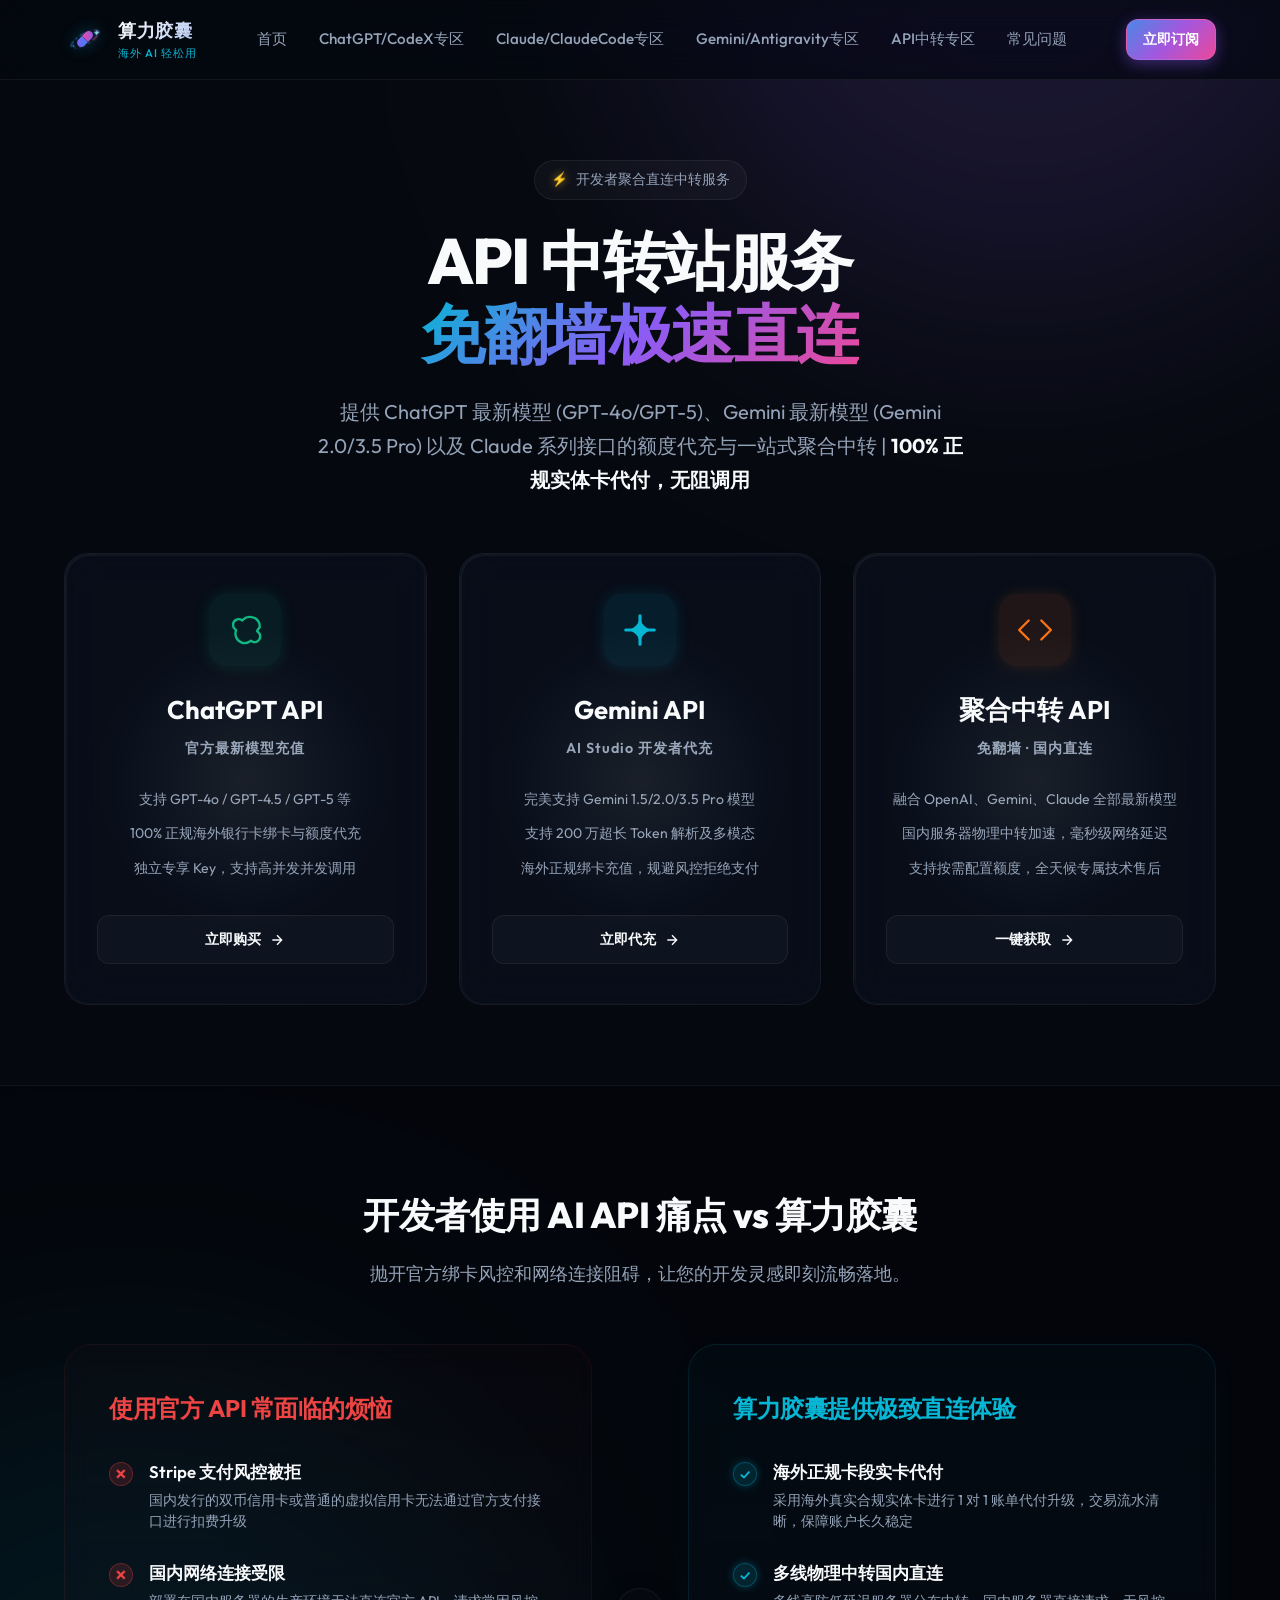
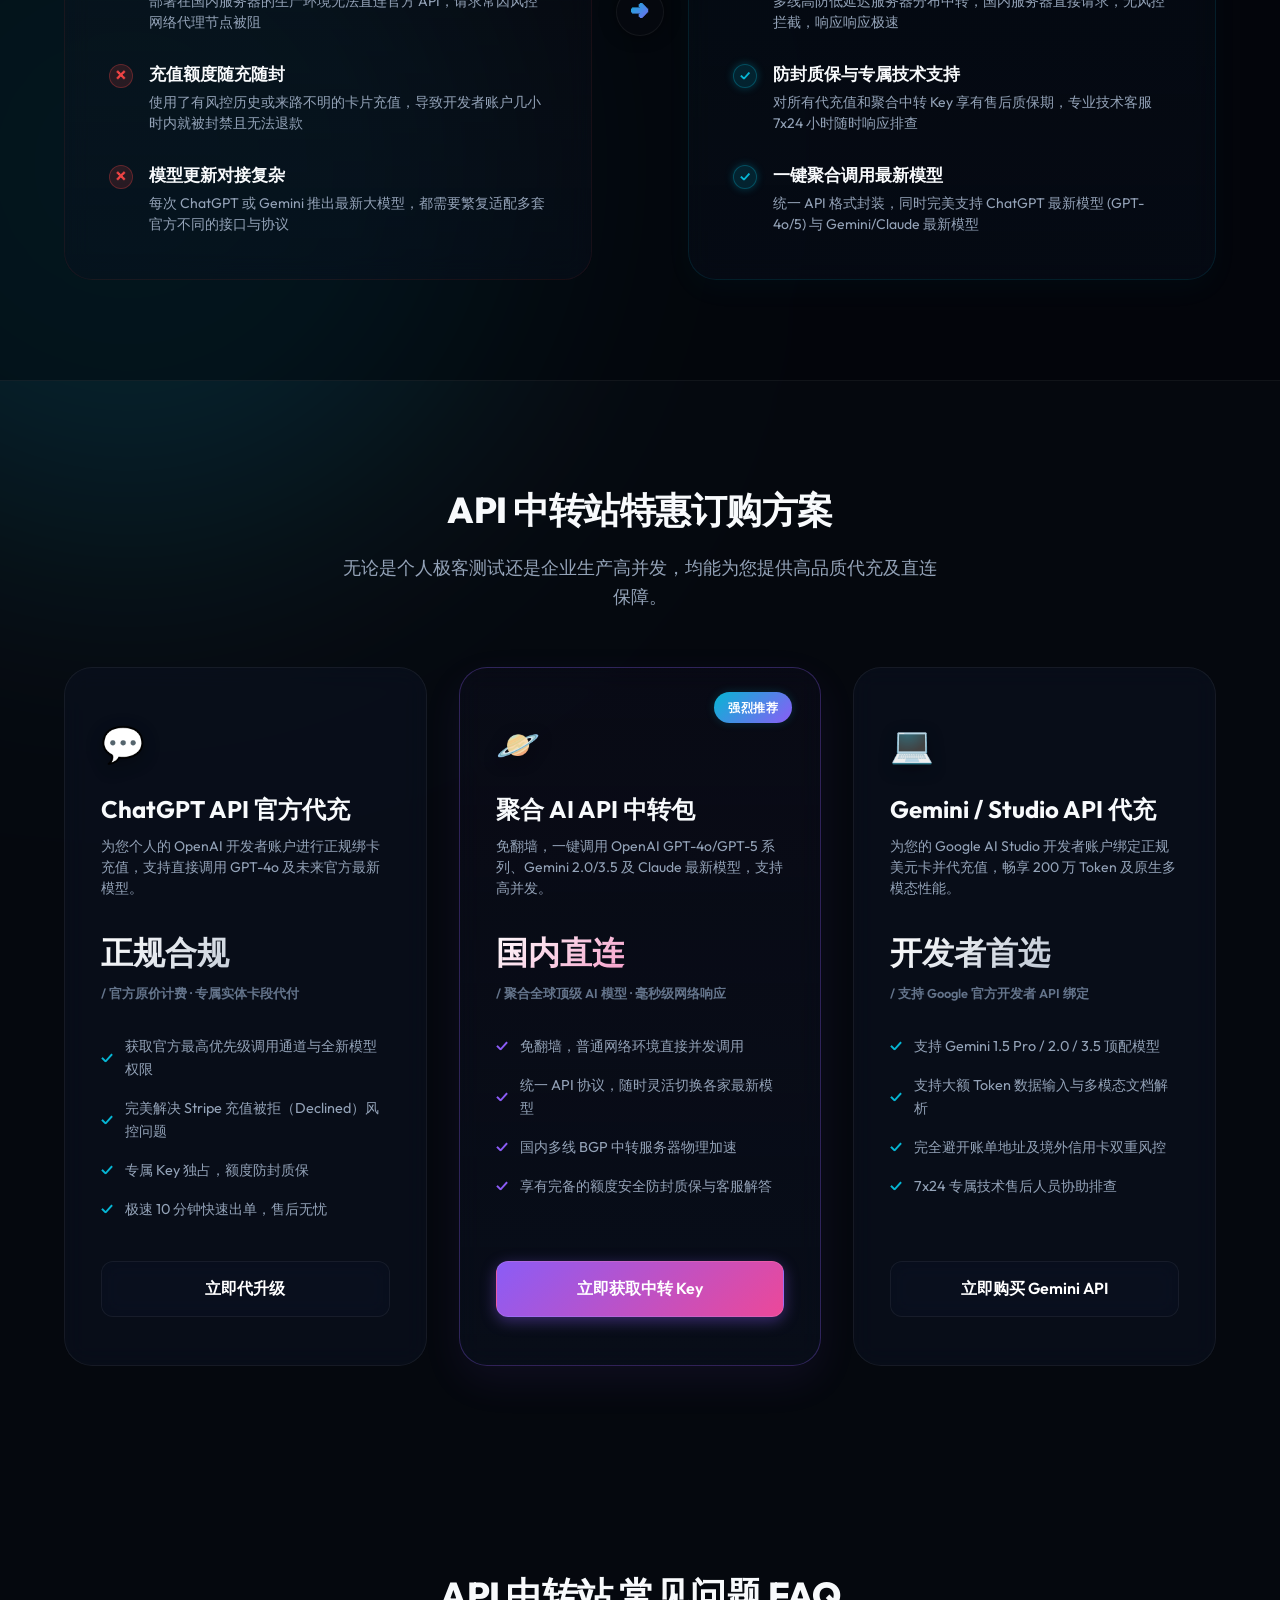
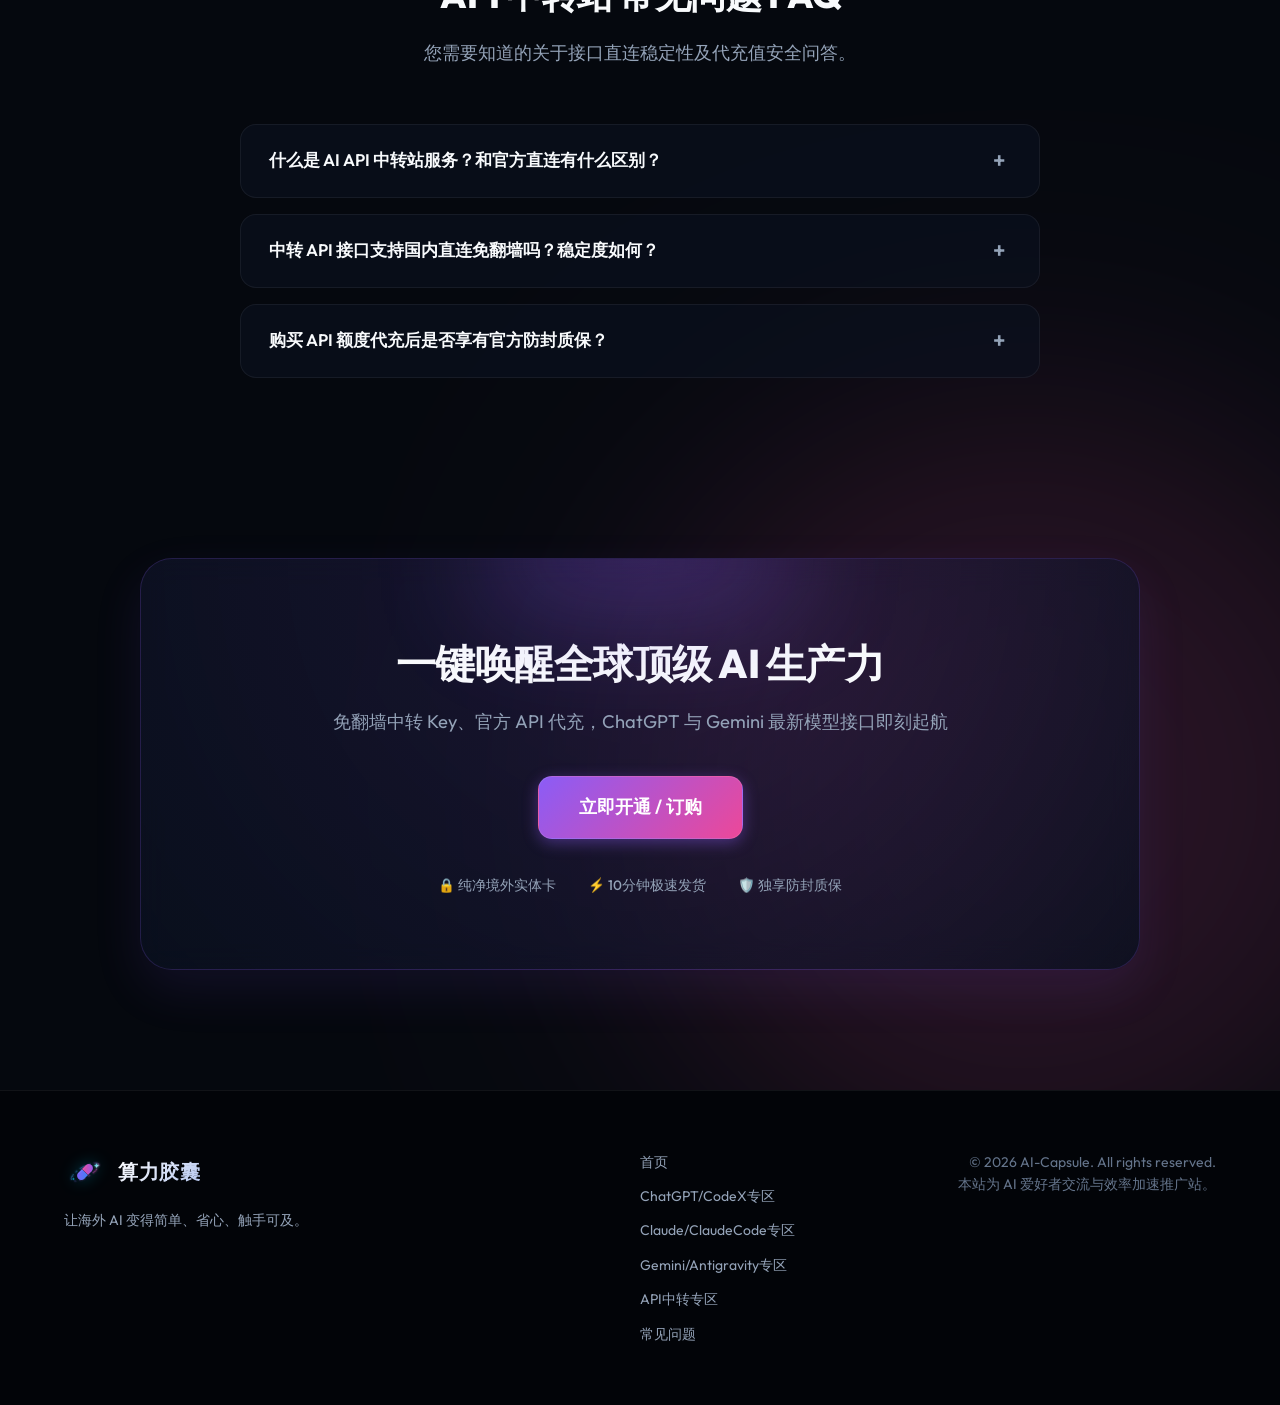
==== api-relay.html @ 5934089a "feat: add api-relay.html and update project sitemap and navigation links" ====
<!DOCTYPE html>
<html lang="zh-CN">
<head>
  <meta charset="UTF-8">
  <meta name="viewport" content="width=device-width, initial-scale=1.0">
  <title>API中转站服务 | ChatGPT最新模型与Gemini接口直连代充 - 算力胶囊</title>
  <meta name="description" content="算力胶囊提供安全稳定、免翻墙直连的 AI API 中转服务。支持 ChatGPT 最新模型 (GPT-4o/GPT-5)、Gemini 最新模型 (Gemini 2.0/3.5 Pro) 以及 Claude 系列接口的开发者额度代充值与 Key 购买。">
  <meta name="keywords" content="API中转站, 接口中转, 免翻墙API, 国内直连API, ChatGPT最新模型API, Gemini最新模型API, OpenAI API代充, Key购买, 算力胶囊">
  <link rel="canonical" href="https://capai.gongsi.one/api-relay.html">
  <meta name="google-site-verification" content="40HwvsbIyEmHrTgO-IqGjqttk_hPKlVkcfGM-utHeZg" />
  
  <!-- Open Graph / Facebook -->
  <meta property="og:type" content="website">
  <meta property="og:url" content="https://capai.gongsi.one/api-relay.html">
  <meta property="og:title" content="API中转站服务 | ChatGPT最新模型与Gemini接口直连代充 - 算力胶囊">
  <meta property="og:description" content="算力胶囊提供安全稳定、免翻墙直连的 AI API 中转服务。支持 ChatGPT 最新模型 (GPT-4o/GPT-5)、Gemini 最新模型 (Gemini 2.0/3.5 Pro) 以及 Claude 系列接口的开发者额度代充值与 Key 购买。">
  <meta property="og:image" content="https://capai.gongsi.one/images/logo.svg">

  <!-- Twitter -->
  <meta property="twitter:card" content="summary_large_image">
  <meta property="twitter:url" content="https://capai.gongsi.one/api-relay.html">
  <meta property="twitter:title" content="API中转站服务 | ChatGPT最新模型与Gemini接口直连代充 - 算力胶囊">
  <meta property="twitter:description" content="算力胶囊提供安全稳定、免翻墙直连的 AI API 中转服务。支持 ChatGPT 最新模型 (GPT-4o/GPT-5)、Gemini 最新模型 (Gemini 2.0/3.5 Pro) 以及 Claude 系列接口的开发者额度代充值与 Key 购买。">
  <meta property="twitter:image" content="https://capai.gongsi.one/images/logo.svg">

  <!-- JSON-LD 结构化数据 -->
  <script type="application/ld+json">
  {
    "@context": "https://schema.org",
    "@type": "Product",
    "name": "AI API 中转站与直连代充服务",
    "image": "https://capai.gongsi.one/images/logo.svg",
    "description": "算力胶囊提供安全稳定、免翻墙直连的 AI API 中转服务。支持 ChatGPT 最新模型 (GPT-4o/GPT-5)、Gemini 最新模型 (Gemini 2.0/3.5 Pro) 以及 Claude 系列接口的开发者额度代充值与 Key 购买。",
    "brand": {
      "@type": "Brand",
      "name": "算力胶囊"
    },
    "offers": {
      "@type": "AggregateOffer",
      "priceCurrency": "CNY",
      "lowPrice": "120.00",
      "highPrice": "200.00",
      "offerCount": "3",
      "offers": [
        {
          "@type": "Offer",
          "name": "ChatGPT API 额度代充",
          "price": "145.00",
          "priceCurrency": "CNY",
          "availability": "https://schema.org/InStock",
          "url": "https://capai.gongsi.one/api-relay.html"
        },
        {
          "@type": "Offer",
          "name": "Gemini API 额度代充",
          "price": "130.00",
          "priceCurrency": "CNY",
          "availability": "https://schema.org/InStock",
          "url": "https://capai.gongsi.one/api-relay.html"
        },
        {
          "@type": "Offer",
          "name": "聚合 AI API 中转包 (国内直连)",
          "price": "180.00",
          "priceCurrency": "CNY",
          "availability": "https://schema.org/InStock",
          "url": "https://capai.gongsi.one/api-relay.html"
        }
      ]
    }
  }
  </script>
  <script type="application/ld+json">
  {
    "@context": "https://schema.org",
    "@type": "BreadcrumbList",
    "itemListElement": [{
      "@type": "ListItem",
      "position": 1,
      "name": "首页",
      "item": "https://capai.gongsi.one/"
    },{
      "@type": "ListItem",
      "position": 2,
      "name": "API中转专区",
      "item": "https://capai.gongsi.one/api-relay.html"
    }]
  }
  </script>
  <script type="application/ld+json">
  {
    "@context": "https://schema.org",
    "@type": "FAQPage",
    "mainEntity": [
      {
        "@type": "Question",
        "name": "什么是 AI API 中转站服务？和官方直连有什么区别？",
        "acceptedAnswer": {
          "@type": "Answer",
          "text": "API 中转站是将海外官方 AI 模型接口通过分布在国内外的中转服务器进行聚合转发。您在调用时可以使用我们的中转地址，实现免翻墙国内直连。同时计费方式与官方对齐，免去了您必须拥有海外信用卡与网络节点的繁琐步骤。"
        }
      },
      {
        "@type": "Question",
        "name": "中转 API 接口支持国内直连免翻墙吗？稳定度如何？",
        "acceptedAnswer": {
          "@type": "Answer",
          "text": "支持！我们配备了多线高防低延迟的物理转发服务器，在国内即可直接通过普通网络环境调用。系统支持高并发，并拥有自动灾备切换机制。无论是 ChatGPT 最新模型还是 Gemini、Claude 最新模型，均能保障 99.9% 以上的可用性与极速响应。"
        }
      },
      {
        "@type": "Question",
        "name": "购买 API 额度代充后是否享有官方防封质保？",
        "acceptedAnswer": {
          "@type": "Answer",
          "text": "当然。我们代充使用的是正规境外真实美元信用卡结算，资金合法合规，完全排除了因“盗刷卡/黑卡”引起的官方风控清退。另外我们的独享中转 Key 享有售后质保，服务存续期间任何额度异常客服随时 1v1 提供排查与退换服务。"
        }
      }
    ]
  }
  </script>
  
  <!-- Google Fonts -->
  <link rel="preconnect" href="https://fonts.googleapis.com">
  <link rel="preconnect" href="https://fonts.gstatic.com" crossorigin>
  <link href="https://fonts.googleapis.com/css2?family=Inter:wght@300;400;500;600;700;800&family=Outfit:wght@300;400;500;600;700;800&display=swap" rel="stylesheet">
  
  <!-- CSS 样式引入 -->
  <link rel="preload" href="css/style.css" as="style">
  <link rel="stylesheet" href="css/style.css">
  
  <!-- Favicon -->
  <link rel="icon" href="images/logo.svg" type="image/svg+xml">
</head>
<body>

  <!-- 背景流光与粒子微光氛围 -->
  <div class="bg-glow bg-glow-1"></div>
  <div class="bg-glow bg-glow-2"></div>
  <div class="bg-glow bg-glow-3"></div>

  <!-- 顶部导航栏 -->
  <header class="header">
    <div class="container header-container">
      <a href="index.html" class="logo">
        <img src="images/logo.svg" alt="算力胶囊 Logo" class="logo-img">
        <div class="logo-text">
          <span class="logo-title">算力胶囊</span>
          <span class="logo-subtitle">海外 AI 轻松用</span>
        </div>
      </a>
      <nav class="nav-menu">
        <a href="index.html#hero" class="nav-link">首页</a>
        <a href="chatgpt-codex.html" class="nav-link">ChatGPT/CodeX专区</a>
        <a href="claude-claudecode.html" class="nav-link">Claude/ClaudeCode专区</a>
        <a href="gemini-antigravity.html" class="nav-link">Gemini/Antigravity专区</a>
        <a href="api-relay.html" class="nav-link active">API中转专区</a>
        <a href="index.html#faq" class="nav-link">常见问题</a>
      </nav>
      <div class="header-actions">
        <a href="https://pay.ldxp.cn/shop/CapAI" target="_blank" rel="noopener noreferrer" class="btn btn-primary btn-sm btn-glow-border" title="前往算力胶囊官方店铺订阅 AI 中转服务">
          <span>立即订阅</span>
        </a>
      </div>
      <!-- 移动端菜单按钮 -->
      <button class="mobile-nav-toggle" aria-label="Toggle menu">
        <span class="bar"></span>
        <span class="bar"></span>
        <span class="bar"></span>
      </button>
    </div>
  </header>

  <!-- Hero 首屏区域 -->
  <section id="hero" class="hero-section">
    <div class="container hero-container">
      <div class="hero-content animate-fade-in">
        <div class="badge-capsule">
          <span class="badge-icon">⚡</span>
          <span>开发者聚合直连中转服务</span>
        </div>
        <h1 class="hero-title">
          API 中转站服务<br>
          <span class="gradient-text">免翻墙极速直连</span>
        </h1>
        <p class="hero-desc">
          提供 ChatGPT 最新模型 (GPT-4o/GPT-5)、Gemini 最新模型 (Gemini 2.0/3.5 Pro) 以及 Claude 系列接口的额度代充与一站式聚合中转 | <strong>100% 正规实体卡代付，无阻调用</strong>
        </p>
      </div>

      <!-- 三大服务展示卡片 (3D 悬浮视差) -->
      <div class="hero-cards-grid">
        <!-- ChatGPT API 中转 -->
        <div class="model-card card-chatgpt" data-tilt>
          <div class="card-glow"></div>
          <div class="card-content">
            <div class="model-logo-wrapper">
              <svg class="model-logo" viewBox="0 0 24 24" fill="none" xmlns="http://www.w3.org/2000/svg">
                <path d="M21.36 10.1a5.62 5.62 0 0 0-1.07-3.8 5.6 5.6 0 0 0-4.04-2.4 5.72 5.72 0 0 0-5.32 1.45L10.3 6l-.28-.16a3.52 3.52 0 0 0-3.66-.23 3.55 3.55 0 0 0-1.92 3.1 3.52 3.52 0 0 0 1.25 2.76l.66.49-.12.44a5.61 5.61 0 0 0 .1 3.96 5.6 5.6 0 0 0 3.18 3.4 5.72 5.72 0 0 0 5.51-.55l.62-.42.36.2a3.52 3.52 0 0 0 3.66.24 3.55 3.55 0 0 0 1.93-3.1 3.52 3.52 0 0 0-1.25-2.76l-.66-.49.12-.44c.05-.14.1-.28.12-.42z" stroke="currentColor" stroke-width="1.5" stroke-linecap="round" stroke-linejoin="round"/>
              </svg>
            </div>
            <h3 class="model-name">ChatGPT API</h3>
            <p class="model-tier">官方最新模型充值</p>
            <div class="model-features">
              <span>支持 GPT-4o / GPT-4.5 / GPT-5 等</span>
              <span>100% 正规海外银行卡绑卡与额度代充</span>
              <span>独立专享 Key，支持高并发并发调用</span>
            </div>
            <a href="https://pay.ldxp.cn/shop/CapAI" target="_blank" rel="noopener noreferrer" class="model-btn" title="立即购买与充值 ChatGPT 官方 API 额度">
              <span>立即购买</span>
              <svg class="arrow-icon" viewBox="0 0 24 24" fill="none" stroke="currentColor" stroke-width="2">
                <path d="M5 12h14M12 5l7 7-7 7"/>
              </svg>
            </a>
          </div>
        </div>

        <!-- Gemini API 中转 -->
        <div class="model-card card-gemini" data-tilt>
          <div class="card-glow"></div>
          <div class="card-content">
            <div class="model-logo-wrapper">
              <svg class="model-logo" viewBox="0 0 24 24" fill="none" xmlns="http://www.w3.org/2000/svg">
                <path d="M12 3v18M3 12h18" stroke="currentColor" stroke-width="2" stroke-linecap="round"/>
                <path d="M12 3c0 4.97-4.03 9-9 9 4.97 0 9 4.03 9 9 0-4.97 4.03-9 9-9-4.97 0-9-4.03-9-9z" fill="currentColor"/>
              </svg>
            </div>
            <h3 class="model-name">Gemini API</h3>
            <p class="model-tier">AI Studio 开发者代充</p>
            <div class="model-features">
              <span>完美支持 Gemini 1.5/2.0/3.5 Pro 模型</span>
              <span>支持 200 万超长 Token 解析及多模态</span>
              <span>海外正规绑卡充值，规避风控拒绝支付</span>
            </div>
            <a href="https://pay.ldxp.cn/shop/CapAI" target="_blank" rel="noopener noreferrer" class="model-btn" title="立即代充值 Google Gemini / AI Studio 开发者 API">
              <span>立即代充</span>
              <svg class="arrow-icon" viewBox="0 0 24 24" fill="none" stroke="currentColor" stroke-width="2">
                <path d="M5 12h14M12 5l7 7-7 7"/>
              </svg>
            </a>
          </div>
        </div>

        <!-- 聚合中转 Key -->
        <div class="model-card card-claude" data-tilt>
          <div class="card-glow"></div>
          <div class="card-content">
            <div class="model-logo-wrapper">
              <svg class="model-logo" viewBox="0 0 24 24" fill="none" stroke="currentColor" stroke-width="1.5" stroke-linecap="round" stroke-linejoin="round">
                <polyline points="16 18 22 12 16 6"/>
                <polyline points="8 6 2 12 8 18"/>
              </svg>
            </div>
            <h3 class="model-name">聚合中转 API</h3>
            <p class="model-tier">免翻墙 · 国内直连</p>
            <div class="model-features">
              <span>融合 OpenAI、Gemini、Claude 全部最新模型</span>
              <span>国内服务器物理中转加速，毫秒级网络延迟</span>
              <span>支持按需配置额度，全天候专属技术售后</span>
            </div>
            <a href="https://pay.ldxp.cn/shop/CapAI" target="_blank" rel="noopener noreferrer" class="model-btn" title="立即购买聚合 API 中转免翻墙直连额度包">
              <span>一键获取</span>
              <svg class="arrow-icon" viewBox="0 0 24 24" fill="none" stroke="currentColor" stroke-width="2">
                <path d="M5 12h14M12 5l7 7-7 7"/>
              </svg>
            </a>
          </div>
        </div>
      </div>
    </div>
  </section>

  <!-- 痛点与解决方案对比区 -->
  <section class="troubles-section">
    <div class="container">
      <div class="section-header animate-scroll-fade">
        <h2 class="section-title">开发者使用 AI API 痛点 vs 算力胶囊</h2>
        <p class="section-desc">抛开官方绑卡风控和网络连接阻碍，让您的开发灵感即刻流畅落地。</p>
      </div>

      <div class="contrast-wrapper animate-scroll-fade">
        <!-- 困扰痛点 (左) -->
        <div class="contrast-box painpoints-box">
          <h3 class="contrast-box-title">使用官方 API 常面临的烦恼</h3>
          <ul class="contrast-list">
            <li class="contrast-item">
              <span class="icon-indicator err">✕</span>
              <div class="contrast-text">
                <h4>Stripe 支付风控被拒</h4>
                <p>国内发行的双币信用卡或普通的虚拟信用卡无法通过官方支付接口进行扣费升级</p>
              </div>
            </li>
            <li class="contrast-item">
              <span class="icon-indicator err">✕</span>
              <div class="contrast-text">
                <h4>国内网络连接受限</h4>
                <p>部署在国内服务器的生产环境无法直连官方 API，请求常因风控网络代理节点被阻</p>
              </div>
            </li>
            <li class="contrast-item">
              <span class="icon-indicator err">✕</span>
              <div class="contrast-text">
                <h4>充值额度随充随封</h4>
                <p>使用了有风控历史或来路不明的卡片充值，导致开发者账户几小时内就被封禁且无法退款</p>
              </div>
            </li>
            <li class="contrast-item">
              <span class="icon-indicator err">✕</span>
              <div class="contrast-text">
                <h4>模型更新对接复杂</h4>
                <p>每次 ChatGPT 或 Gemini 推出最新大模型，都需要繁复适配多套官方不同的接口与协议</p>
              </div>
            </li>
          </ul>
        </div>

        <!-- 对比中间的转换指示器 -->
        <div class="contrast-arrow">
          <div class="arrow-pill">
            <span class="arrow-icon-neon">➜</span>
          </div>
        </div>

        <!-- 我们的解决方案 (右) -->
        <div class="contrast-box solutions-box">
          <h3 class="contrast-box-title">算力胶囊提供极致直连体验</h3>
          <ul class="contrast-list">
            <li class="contrast-item">
              <span class="icon-indicator ok">✓</span>
              <div class="contrast-text">
                <h4>海外正规卡段实卡代付</h4>
                <p>采用海外真实合规实体卡进行 1 对 1 账单代付升级，交易流水清晰，保障账户长久稳定</p>
              </div>
            </li>
            <li class="contrast-item">
              <span class="icon-indicator ok">✓</span>
              <div class="contrast-text">
                <h4>多线物理中转国内直连</h4>
                <p>多线高防低延迟服务器分布中转，国内服务器直接请求，无风控拦截，响应响应极速</p>
              </div>
            </li>
            <li class="contrast-item">
              <span class="icon-indicator ok">✓</span>
              <div class="contrast-text">
                <h4>防封质保与专属技术支持</h4>
                <p>对所有代充值和聚合中转 Key 享有售后质保期，专业技术客服 7x24 小时随时响应排查</p>
              </div>
            </li>
            <li class="contrast-item">
              <span class="icon-indicator ok">✓</span>
              <div class="contrast-text">
                <h4>一键聚合调用最新模型</h4>
                <p>统一 API 格式封装，同时完美支持 ChatGPT 最新模型 (GPT-4o/5) 与 Gemini/Claude 最新模型</p>
              </div>
            </li>
          </ul>
        </div>
      </div>
    </div>
  </section>

  <!-- 特惠订阅直通车区域 -->
  <section class="products-section">
    <div class="container">
      <div class="section-header animate-scroll-fade">
        <h2 class="section-title">API 中转站特惠订购方案</h2>
        <p class="section-desc">无论是个人极客测试还是企业生产高并发，均能为您提供高品质代充及直连保障。</p>
      </div>

      <div class="pricing-grid animate-scroll-fade">
        <!-- ChatGPT API 商品 -->
        <div class="price-card">
          <div class="price-header">
            <span class="price-icon">💬</span>
            <h3>ChatGPT API 官方代充</h3>
            <p class="price-desc">为您个人的 OpenAI 开发者账户进行正规绑卡充值，支持直接调用 GPT-4o 及未来官方最新模型。</p>
          </div>
          <div class="price-details">
            <span class="price-amount">正规合规</span>
            <span class="price-period">/ 官方原价计费 · 专属实体卡段代付</span>
          </div>
          <ul class="price-features">
            <li><span>✓</span> 获取官方最高优先级调用通道与全新模型权限</li>
            <li><span>✓</span> 完美解决 Stripe 充值被拒（Declined）风控问题</li>
            <li><span>✓</span> 专属 Key 独占，额度防封质保</li>
            <li><span>✓</span> 极速 10 分钟快速出单，售后无忧</li>
          </ul>
          <a href="https://pay.ldxp.cn/shop/CapAI" target="_blank" rel="noopener noreferrer" class="btn btn-secondary btn-full" title="立即升级充值个人 OpenAI 开发者 API 额度">
            <span>立即代升级</span>
          </a>
        </div>

        <!-- 聚合直连中转包 -->
        <div class="price-card highlight-card">
          <div class="badge-hot">强烈推荐</div>
          <div class="price-header">
            <span class="price-icon">🪐</span>
            <h3>聚合 AI API 中转包</h3>
            <p class="price-desc">免翻墙，一键调用 OpenAI GPT-4o/GPT-5 系列、Gemini 2.0/3.5 及 Claude 最新模型，支持高并发。</p>
          </div>
          <div class="price-details">
            <span class="price-amount">国内直连</span>
            <span class="price-period">/ 聚合全球顶级 AI 模型 · 毫秒级网络响应</span>
          </div>
          <ul class="price-features">
            <li><span>✓</span> 免翻墙，普通网络环境直接并发调用</li>
            <li><span>✓</span> 统一 API 协议，随时灵活切换各家最新模型</li>
            <li><span>✓</span> 国内多线 BGP 中转服务器物理加速</li>
            <li><span>✓</span> 享有完备的额度安全防封质保与客服解答</li>
          </ul>
          <a href="https://pay.ldxp.cn/shop/CapAI" target="_blank" rel="noopener noreferrer" class="btn btn-primary btn-full btn-glow" title="立即购买聚合 AI API 免翻墙直连中转额度包">
            <span>立即获取中转 Key</span>
          </a>
        </div>

        <!-- Gemini API 充值 -->
        <div class="price-card">
          <div class="price-header">
            <span class="price-icon">💻</span>
            <h3>Gemini / Studio API 代充</h3>
            <p class="price-desc">为您的 Google AI Studio 开发者账户绑定正规美元卡并代充值，畅享 200 万 Token 及原生多模态性能。</p>
          </div>
          <div class="price-details">
            <span class="price-amount">开发者首选</span>
            <span class="price-period">/ 支持 Google 官方开发者 API 绑定</span>
          </div>
          <ul class="price-features">
            <li><span>✓</span> 支持 Gemini 1.5 Pro / 2.0 / 3.5 顶配模型</li>
            <li><span>✓</span> 支持大额 Token 数据输入与多模态文档解析</li>
            <li><span>✓</span> 完全避开账单地址及境外信用卡双重风控</li>
            <li><span>✓</span> 7x24 专属技术售后人员协助排查</li>
          </ul>
          <a href="https://pay.ldxp.cn/shop/CapAI" target="_blank" rel="noopener noreferrer" class="btn btn-secondary btn-full" title="立即代充值 Google AI Studio 官方 Gemini API 额度">
            <span>立即购买 Gemini API</span>
          </a>
        </div>
      </div>
    </div>
  </section>

  <!-- FAQ 常见问题 -->
  <section class="faq-section">
    <div class="container">
      <div class="section-header animate-scroll-fade">
        <h2 class="section-title">API 中转站 常见问题 FAQ</h2>
        <p class="section-desc">您需要知道的关于接口直连稳定性及代充值安全问答。</p>
      </div>

      <div class="faq-accordion animate-scroll-fade">
        <div class="faq-item">
          <button class="faq-question">
            <span>什么是 AI API 中转站服务？和官方直连有什么区别？</span>
            <span class="faq-icon">+</span>
          </button>
          <div class="faq-answer">
            <p>API 中转站是将海外官方 AI 模型接口通过分布在国内外的中转服务器进行聚合转发。您在调用时可以使用我们的中转地址，实现免翻墙国内直连。同时计费方式与官方对齐，免去了您必须拥有海外信用卡与网络节点的繁琐步骤。</p>
          </div>
        </div>

        <div class="faq-item">
          <button class="faq-question">
            <span>中转 API 接口支持国内直连免翻墙吗？稳定度如何？</span>
            <span class="faq-icon">+</span>
          </button>
          <div class="faq-answer">
            <p>支持！我们配备了多线高防低延迟的物理转发服务器，在国内即可直接通过普通网络环境调用。系统支持高并发，并拥有自动灾备切换机制。无论是 ChatGPT 最新模型还是 Gemini、Claude 最新模型，均能保障 99.9% 以上的可用性与极速响应。</p>
          </div>
        </div>

        <div class="faq-item">
          <button class="faq-question">
            <span>购买 API 额度代充后是否享有官方防封质保？</span>
            <span class="faq-icon">+</span>
          </button>
          <div class="faq-answer">
            <p>当然。我们代充使用的是正规境外真实美元信用卡结算，资金合法合规，完全排除了因“盗刷卡/黑卡”引起的官方风控清退。另外我们的独享中转 Key 享有售后质保，服务存续期间任何额度异常客服随时 1v1 提供排查与退换服务。</p>
          </div>
        </div>
      </div>
    </div>
  </section>

  <!-- CTA 行动召唤区域 -->
  <section class="cta-section">
    <div class="container cta-container animate-scroll-fade">
      <div class="cta-glow"></div>
      <h2 class="cta-title">一键唤醒全球顶级 AI 生产力</h2>
      <p class="cta-desc">免翻墙中转 Key、官方 API 代充，ChatGPT 与 Gemini 最新模型接口即刻起航</p>
      <a href="https://pay.ldxp.cn/shop/CapAI" target="_blank" rel="noopener noreferrer" class="btn btn-primary btn-lg btn-glow" title="立即订阅 Gemini Advanced 会员或开通 Antigravity 开发者账号">
        <span>立即开通 / 订购</span>
      </a>
      <div class="cta-sub">
        <span>🔒 纯净境外实体卡</span>
        <span>⚡ 10分钟极速发货</span>
        <span>🛡️ 独享防封质保</span>
      </div>
    </div>
  </section>

  <!-- 页脚 -->
  <footer class="footer">
    <div class="container footer-container">
      <div class="footer-brand">
        <a href="index.html" class="logo">
          <img src="images/logo.svg" alt="算力胶囊 Logo" class="logo-img" loading="lazy">
          <span class="logo-title" style="font-size: 1.25rem;">算力胶囊</span>
        </a>
        <p class="footer-moto">让海外 AI 变得简单、省心、触手可及。</p>
      </div>
      <div class="footer-links">
        <a href="index.html#hero">首页</a>
        <a href="chatgpt-codex.html">ChatGPT/CodeX专区</a>
        <a href="claude-claudecode.html">Claude/ClaudeCode专区</a>
        <a href="gemini-antigravity.html">Gemini/Antigravity专区</a>
        <a href="api-relay.html">API中转专区</a>
        <a href="index.html#faq">常见问题</a>
      </div>
      <div class="footer-copyright">
        <p>&copy; 2026 AI-Capsule. All rights reserved. <br>本站为 AI 爱好者交流与效率加速推广站。</p>
      </div>
    </div>
  </footer>

  <!-- 引入动效 JS -->
  <script src="js/main.js"></script>
</body>
</html>
---- css/style.css ----
/* ==========================================================================
   算力胶囊 - AI-Capsule 核心样式表
   采用暗黑科技风，结合玻璃拟态、霓虹流光渐变与优雅微动效。
   ========================================================================== */

/* 1. 设计系统与变量定义 */
:root {
  /* 基础配色 */
  --bg-color: #05080e;
  --bg-darker: #020408;
  --text-color: #f8fafc;
  --text-muted: #94a3b8;
  --text-dark: #64748b;
  
  /* 品牌科幻色彩 */
  --primary-color: #8b5cf6;     /* 极客紫 */
  --primary-glow: rgba(139, 92, 246, 0.4);
  --accent-color: #06b6d4;      /* 极光蓝 */
  --accent-glow: rgba(6, 182, 212, 0.4);
  --pink-color: #ec4899;        /* 胶囊粉 */
  --pink-glow: rgba(236, 72, 153, 0.4);
  
  /* 卡片与组件质感 */
  --card-bg: rgba(10, 17, 32, 0.6);
  --card-bg-hover: rgba(16, 26, 48, 0.85);
  --border-color: rgba(255, 255, 255, 0.06);
  --border-hover: rgba(255, 255, 255, 0.15);
  
  /* 功能色彩 */
  --success: #10b981;
  --success-glow: rgba(16, 185, 129, 0.3);
  --error: #ef4444;
  --error-glow: rgba(239, 68, 68, 0.3);
  
  /* 字体系统 */
  --font-sans: 'Outfit', 'Inter', -apple-system, BlinkMacSystemFont, 'Segoe UI', Roboto, Helvetica, Arial, sans-serif;
  --font-mono: SFMono-Regular, Consolas, 'Liberation Mono', Menlo, monospace;
  
  /* 过渡动画 */
  --transition-smooth: all 0.35s cubic-bezier(0.25, 0.8, 0.25, 1);
  --transition-fast: all 0.2s ease;
  
  /* 阴影 */
  --neon-shadow: 0 0 20px var(--primary-glow);
  --accent-neon: 0 0 20px var(--accent-glow);
}

/* 2. 重置与基础样式 */
*, *::before, *::after {
  box-sizing: border-box;
  margin: 0;
  padding: 0;
}

html {
  font-family: var(--font-sans);
  background-color: var(--bg-color);
  color: var(--text-color);
  scroll-behavior: smooth;
  line-height: 1.6;
}

body {
  overflow-x: hidden;
  position: relative;
}

/* 隐藏滚动条但保留滚动能力 */
::-webkit-scrollbar {
  width: 8px;
}
::-webkit-scrollbar-track {
  background: var(--bg-darker);
}
::-webkit-scrollbar-thumb {
  background: rgba(255, 255, 255, 0.1);
  border-radius: 4px;
}
::-webkit-scrollbar-thumb:hover {
  background: rgba(255, 255, 255, 0.25);
}

a {
  color: inherit;
  text-decoration: none;
  transition: var(--transition-fast);
}

button {
  background: none;
  border: none;
  font-family: inherit;
  cursor: pointer;
}

/* 3. 布局网格 */
.container {
  width: 100%;
  max-width: 1200px;
  margin: 0 auto;
  padding: 0 24px;
}

/* 4. 背景氛围微光（Glow Elements） */
.bg-glow {
  position: absolute;
  width: 60vw;
  height: 60vw;
  max-width: 800px;
  max-height: 800px;
  border-radius: 50%;
  filter: blur(130px);
  pointer-events: none;
  z-index: -1;
  opacity: 0.15;
  mix-blend-mode: screen;
}

.bg-glow-1 {
  top: -10%;
  right: -10%;
  background: var(--primary-color);
  animation: glow-float 20s infinite alternate;
}

.bg-glow-2 {
  top: 30%;
  left: -20%;
  background: var(--accent-color);
  animation: glow-float 25s infinite alternate-reverse;
}

.bg-glow-3 {
  bottom: 5%;
  right: -10%;
  background: var(--pink-color);
  animation: glow-float 22s infinite alternate;
}

@keyframes glow-float {
  0% { transform: translate(0, 0) scale(1); }
  50% { transform: translate(50px, 30px) scale(1.1); }
  100% { transform: translate(-30px, -50px) scale(0.9); }
}

/* 5. 按钮系统 (Button Styles) */
.btn {
  display: inline-flex;
  align-items: center;
  justify-content: center;
  font-weight: 600;
  border-radius: 12px;
  transition: var(--transition-smooth);
  cursor: pointer;
  position: relative;
  overflow: hidden;
  z-index: 1;
}

.btn::before {
  content: '';
  position: absolute;
  top: 0;
  left: 0;
  width: 100%;
  height: 100%;
  z-index: -1;
  transition: var(--transition-smooth);
  opacity: 0;
}

.btn-primary {
  background: linear-gradient(135deg, var(--primary-color), var(--pink-color));
  color: #fff;
  border: 1px solid rgba(255, 255, 255, 0.1);
  box-shadow: 0 4px 15px var(--primary-glow);
}

.btn-primary::before {
  background: linear-gradient(135deg, var(--accent-color), var(--primary-color));
}

.btn-primary:hover {
  transform: translateY(-2px);
  box-shadow: 0 6px 22px rgba(139, 92, 246, 0.6), 0 0 30px rgba(236, 72, 153, 0.3);
}

.btn-primary:hover::before {
  opacity: 1;
}

.btn-secondary {
  background: var(--card-bg);
  color: #fff;
  border: 1px solid var(--border-color);
  backdrop-filter: blur(10px);
}

.btn-secondary:hover {
  background: rgba(255, 255, 255, 0.08);
  border-color: rgba(255, 255, 255, 0.2);
  transform: translateY(-2px);
}

.btn-glow-border::after {
  content: '';
  position: absolute;
  top: -1px; left: -1px; right: -1px; bottom: -1px;
  border-radius: inherit;
  background: linear-gradient(135deg, var(--accent-color), var(--primary-color), var(--pink-color));
  z-index: -2;
  opacity: 0.5;
  transition: var(--transition-smooth);
}

.btn-glow-border:hover::after {
  opacity: 1;
  filter: blur(4px);
}

.btn-sm {
  padding: 8px 16px;
  font-size: 0.875rem;
}

.btn-md {
  padding: 12px 28px;
  font-size: 1rem;
}

.btn-lg {
  padding: 16px 40px;
  font-size: 1.125rem;
  border-radius: 14px;
}

.btn-full {
  width: 100%;
  padding: 14px 20px;
}

/* 6. Typography 渐变字体及排版 */
.gradient-text {
  background: linear-gradient(135deg, var(--accent-color) 0%, var(--primary-color) 50%, var(--pink-color) 100%);
  -webkit-background-clip: text;
  -webkit-text-fill-color: transparent;
  background-clip: text;
}

.section-header {
  text-align: center;
  margin-bottom: 56px;
}

.section-title {
  font-size: 2.25rem;
  font-weight: 800;
  letter-spacing: -0.5px;
  margin-bottom: 16px;
  font-family: 'Outfit', sans-serif;
  position: relative;
  display: inline-block;
}

.section-desc {
  font-size: 1.1rem;
  color: var(--text-muted);
  max-width: 600px;
  margin: 0 auto;
}

/* 7. Header 头部导航 */
.header {
  position: fixed;
  top: 0;
  left: 0;
  right: 0;
  height: 80px;
  background: rgba(5, 8, 14, 0.7);
  backdrop-filter: blur(16px) saturate(180%);
  -webkit-backdrop-filter: blur(16px) saturate(180%);
  border-bottom: 1px solid var(--border-color);
  z-index: 100;
  transition: var(--transition-smooth);
}

.header.scrolled {
  height: 68px;
  background: rgba(2, 4, 8, 0.85);
  box-shadow: 0 10px 30px rgba(0,0,0,0.3);
}

.header-container {
  display: flex;
  align-items: center;
  justify-content: space-between;
  height: 100%;
}

.logo {
  display: flex;
  align-items: center;
  gap: 12px;
}

.logo-img {
  width: 42px;
  height: 42px;
  filter: drop-shadow(0 0 8px var(--accent-glow));
  transition: var(--transition-smooth);
}

.logo:hover .logo-img {
  transform: rotate(-15deg) scale(1.05);
}

.logo-text {
  display: flex;
  flex-direction: column;
}

.logo-title {
  font-size: 1.15rem;
  font-weight: 800;
  letter-spacing: 0.5px;
  background: linear-gradient(135deg, #fff, #b4c6ef);
  -webkit-background-clip: text;
  -webkit-text-fill-color: transparent;
  font-family: 'Outfit', sans-serif;
}

.logo-subtitle {
  font-size: 0.7rem;
  color: var(--accent-color);
  letter-spacing: 1px;
  font-weight: 500;
}

.nav-menu {
  display: flex;
  align-items: center;
  gap: 32px;
}

.nav-link {
  font-size: 0.95rem;
  font-weight: 500;
  color: var(--text-muted);
  position: relative;
  padding: 6px 0;
}

.nav-link:hover, .nav-link.active {
  color: var(--text-color);
}

.nav-link::after {
  content: '';
  position: absolute;
  bottom: 0;
  left: 0;
  width: 0;
  height: 2px;
  background: linear-gradient(90deg, var(--accent-color), var(--primary-color));
  transition: var(--transition-smooth);
  border-radius: 2px;
}

.nav-link:hover::after, .nav-link.active::after {
  width: 100%;
}

.mobile-nav-toggle {
  display: none;
  flex-direction: column;
  justify-content: space-between;
  width: 24px;
  height: 18px;
  z-index: 110;
}

.mobile-nav-toggle .bar {
  height: 2px;
  width: 100%;
  background-color: var(--text-color);
  border-radius: 2px;
  transition: var(--transition-smooth);
}

/* 8. Hero 首屏样式 */
.hero-section {
  padding-top: 160px;
  padding-bottom: 80px;
  position: relative;
}

.hero-container {
  display: flex;
  flex-direction: column;
  align-items: center;
  text-align: center;
}

.badge-capsule {
  display: inline-flex;
  align-items: center;
  gap: 8px;
  padding: 8px 16px;
  background: rgba(255, 255, 255, 0.03);
  border: 1px solid var(--border-color);
  border-radius: 30px;
  font-size: 0.85rem;
  font-weight: 500;
  color: var(--text-muted);
  margin-bottom: 24px;
  backdrop-filter: blur(8px);
}

.badge-icon {
  color: #fbbf24;
  filter: drop-shadow(0 0 4px rgba(251, 191, 36, 0.6));
}

.hero-title {
  font-size: 4rem;
  font-weight: 800;
  line-height: 1.15;
  letter-spacing: -1.5px;
  margin-bottom: 24px;
  font-family: 'Outfit', sans-serif;
}

.hero-desc {
  font-size: 1.25rem;
  color: var(--text-muted);
  max-width: 650px;
  margin-bottom: 56px;
  line-height: 1.7;
}

.hero-desc strong {
  color: var(--text-color);
}

/* 3D 卡片网格 */
.hero-cards-grid {
  display: grid;
  grid-template-columns: repeat(3, 1fr);
  gap: 32px;
  width: 100%;
  perspective: 1000px;
}

.model-card {
  position: relative;
  background: var(--card-bg);
  border: 1px solid var(--border-color);
  border-radius: 24px;
  overflow: hidden;
  backdrop-filter: blur(20px);
  -webkit-backdrop-filter: blur(20px);
  transition: transform 0.1s ease, border-color 0.3s ease, box-shadow 0.3s ease;
  transform-style: preserve-3d;
  height: 100%;
}

.model-card::before {
  content: '';
  position: absolute;
  top: 0; left: 0; right: 0; bottom: 0;
  border-radius: inherit;
  padding: 1.5px;
  background: linear-gradient(135deg, rgba(255, 255, 255, 0.05), rgba(255, 255, 255, 0.01));
  -webkit-mask: linear-gradient(#fff 0 0) content-box, linear-gradient(#fff 0 0);
  mask: linear-gradient(#fff 0 0) content-box, linear-gradient(#fff 0 0);
  -webkit-mask-composite: xor;
  mask-composite: exclude;
  pointer-events: none;
}

.model-card:hover {
  background: var(--card-bg-hover);
  border-color: rgba(255, 255, 255, 0.15);
}

.card-glow {
  position: absolute;
  top: 0; left: 0; width: 100%; height: 100%;
  pointer-events: none;
  background: radial-gradient(circle 200px at var(--mouse-x, 50%) var(--mouse-y, 50%), rgba(255, 255, 255, 0.08), transparent 80%);
  z-index: 1;
}

.card-content {
  padding: 40px 32px;
  display: flex;
  flex-direction: column;
  align-items: center;
  transform: translateZ(30px); /* 3D 浮动感 */
  z-index: 2;
}

.model-logo-wrapper {
  width: 72px;
  height: 72px;
  border-radius: 18px;
  display: flex;
  align-items: center;
  justify-content: center;
  margin-bottom: 24px;
  position: relative;
}

.model-logo {
  width: 38px;
  height: 38px;
  transition: transform 0.5s cubic-bezier(0.175, 0.885, 0.32, 1.275);
}

.model-card:hover .model-logo {
  transform: scale(1.1) rotate(5deg);
}

.model-name {
  font-family: 'Outfit', sans-serif;
  font-size: 1.6rem;
  font-weight: 700;
  margin-bottom: 6px;
}

.model-tier {
  font-size: 0.9rem;
  font-weight: 600;
  color: var(--text-muted);
  margin-bottom: 28px;
  letter-spacing: 1px;
}

.model-features {
  display: flex;
  flex-direction: column;
  gap: 12px;
  margin-bottom: 36px;
  width: 100%;
}

.model-features span {
  font-size: 0.875rem;
  color: var(--text-muted);
  text-align: center;
  position: relative;
}

.model-btn {
  width: 100%;
  padding: 12px 20px;
  background: rgba(255, 255, 255, 0.03);
  border: 1px solid var(--border-color);
  border-radius: 12px;
  font-weight: 600;
  font-size: 0.9rem;
  display: inline-flex;
  align-items: center;
  justify-content: center;
  gap: 8px;
  transition: var(--transition-smooth);
}

.arrow-icon {
  width: 16px;
  height: 16px;
  transition: transform 0.3s ease;
}

.model-btn:hover {
  background: #fff;
  color: var(--bg-color);
  transform: translateY(-2px);
  box-shadow: 0 10px 20px rgba(255, 255, 255, 0.1);
}

.model-btn:hover .arrow-icon {
  transform: translateX(4px);
}

/* 针对不同 AI 卡片的流光色彩偏好 */
.card-chatgpt .model-logo-wrapper {
  background: rgba(16, 185, 129, 0.1);
  color: #10b981;
  box-shadow: 0 0 15px rgba(16, 185, 129, 0.15);
}
.card-chatgpt:hover {
  box-shadow: 0 15px 40px rgba(16, 185, 129, 0.15);
  border-color: rgba(16, 185, 129, 0.4);
}

.card-claude .model-logo-wrapper {
  background: rgba(249, 115, 22, 0.1);
  color: #f97316;
  box-shadow: 0 0 15px rgba(249, 115, 22, 0.15);
}
.card-claude:hover {
  box-shadow: 0 15px 40px rgba(249, 115, 22, 0.12);
  border-color: rgba(249, 115, 22, 0.35);
}

.card-gemini .model-logo-wrapper {
  background: rgba(6, 182, 212, 0.1);
  color: #06b6d4;
  box-shadow: 0 0 15px rgba(6, 182, 212, 0.15);
}
.card-gemini:hover {
  box-shadow: 0 15px 40px rgba(6, 182, 212, 0.15);
  border-color: rgba(6, 182, 212, 0.4);
}

/* 9. Contrast Area 痛点与方案对比 */
.troubles-section {
  padding: 100px 0;
  position: relative;
  background: rgba(2, 4, 8, 0.4);
  border-top: 1px solid var(--border-color);
  border-bottom: 1px solid var(--border-color);
}

.contrast-wrapper {
  display: flex;
  align-items: stretch;
  gap: 24px;
  position: relative;
}

.contrast-box {
  flex: 1;
  background: rgba(10, 17, 32, 0.4);
  border: 1px solid var(--border-color);
  border-radius: 28px;
  padding: 44px;
  backdrop-filter: blur(12px);
  display: flex;
  flex-direction: column;
}

.painpoints-box {
  background: linear-gradient(180deg, rgba(239, 68, 68, 0.02) 0%, rgba(10, 17, 32, 0.4) 100%);
  border-color: rgba(239, 68, 68, 0.08);
}
.painpoints-box:hover {
  border-color: rgba(239, 68, 68, 0.15);
  box-shadow: 0 15px 40px rgba(239, 68, 68, 0.03);
}

.solutions-box {
  background: linear-gradient(180deg, rgba(6, 182, 212, 0.03) 0%, rgba(10, 17, 32, 0.4) 100%);
  border-color: rgba(6, 182, 212, 0.12);
  box-shadow: 0 10px 30px rgba(6, 182, 212, 0.03);
}
.solutions-box:hover {
  border-color: rgba(6, 182, 212, 0.3);
  box-shadow: 0 15px 40px rgba(6, 182, 212, 0.08);
}

.contrast-box-title {
  font-size: 1.5rem;
  font-weight: 700;
  margin-bottom: 32px;
  font-family: 'Outfit', sans-serif;
  letter-spacing: -0.5px;
}

.painpoints-box .contrast-box-title {
  color: #ef4444;
}

.solutions-box .contrast-box-title {
  color: var(--accent-color);
}

.contrast-list {
  list-style: none;
  display: flex;
  flex-direction: column;
  gap: 28px;
}

.contrast-item {
  display: flex;
  align-items: flex-start;
  gap: 16px;
}

.icon-indicator {
  display: flex;
  align-items: center;
  justify-content: center;
  width: 24px;
  height: 24px;
  border-radius: 50%;
  font-size: 0.75rem;
  font-weight: 800;
  flex-shrink: 0;
  margin-top: 3px;
}

.icon-indicator.err {
  background: rgba(239, 68, 68, 0.15);
  color: #ef4444;
  border: 1px solid rgba(239, 68, 68, 0.3);
}

.icon-indicator.ok {
  background: rgba(6, 182, 212, 0.15);
  color: var(--accent-color);
  border: 1px solid rgba(6, 182, 212, 0.3);
  box-shadow: 0 0 8px rgba(6, 182, 212, 0.3);
}

.contrast-text h4 {
  font-size: 1.05rem;
  font-weight: 600;
  margin-bottom: 4px;
}

.contrast-text p {
  font-size: 0.875rem;
  color: var(--text-muted);
  line-height: 1.5;
}

/* 对比箭头 */
.contrast-arrow {
  display: flex;
  align-items: center;
  justify-content: center;
  z-index: 5;
}

.arrow-pill {
  width: 48px;
  height: 48px;
  border-radius: 50%;
  background: var(--bg-color);
  border: 1px solid var(--border-color);
  display: flex;
  align-items: center;
  justify-content: center;
  box-shadow: 0 0 15px rgba(0,0,0,0.5);
}

.arrow-icon-neon {
  font-size: 1.1rem;
  font-weight: bold;
  background: linear-gradient(135deg, var(--accent-color), var(--primary-color));
  -webkit-background-clip: text;
  -webkit-text-fill-color: transparent;
  animation: pulse-arrow 2s infinite;
}

@keyframes pulse-arrow {
  0% { transform: scale(1); opacity: 0.8; }
  50% { transform: scale(1.1); opacity: 1; filter: drop-shadow(0 0 5px var(--accent-glow)); }
  100% { transform: scale(1); opacity: 0.8; }
}

.troubles-bottom {
  text-align: center;
  margin-top: 48px;
}

.troubles-bottom .tagline {
  font-size: 1.1rem;
  font-weight: 600;
  color: var(--text-color);
  letter-spacing: 0.5px;
}

/* 10. Pricing 订阅定价卡片 */
.products-section {
  padding: 100px 0;
  position: relative;
}

.pricing-grid {
  display: grid;
  grid-template-columns: repeat(3, 1fr);
  gap: 32px;
  align-items: stretch;
}

.price-card {
  background: var(--card-bg);
  border: 1px solid var(--border-color);
  border-radius: 28px;
  padding: 48px 36px;
  backdrop-filter: blur(12px);
  position: relative;
  display: flex;
  flex-direction: column;
  transition: var(--transition-smooth);
}

.price-card:hover {
  background: var(--card-bg-hover);
  border-color: rgba(255, 255, 255, 0.12);
  transform: translateY(-4px);
}

/* 突出卡片风格 */
.highlight-card {
  border-color: rgba(139, 92, 246, 0.3);
  box-shadow: 0 15px 40px rgba(139, 92, 246, 0.08);
  background: linear-gradient(180deg, rgba(139, 92, 246, 0.03) 0%, rgba(10, 17, 32, 0.6) 100%);
}

.highlight-card:hover {
  border-color: rgba(139, 92, 246, 0.5);
  box-shadow: 0 20px 48px rgba(139, 92, 246, 0.15), 0 0 30px rgba(139, 92, 246, 0.05);
}

.badge-hot {
  position: absolute;
  top: 24px;
  right: 28px;
  background: linear-gradient(135deg, var(--accent-color), var(--primary-color));
  color: #fff;
  padding: 6px 14px;
  border-radius: 30px;
  font-size: 0.75rem;
  font-weight: 700;
  letter-spacing: 0.5px;
  box-shadow: 0 0 10px rgba(6, 182, 212, 0.2);
}

.price-card:nth-child(1) .badge-hot {
  background: rgba(16, 185, 129, 0.15);
  color: #10b981;
  border: 1px solid rgba(16, 185, 129, 0.3);
  box-shadow: none;
}

.price-header {
  margin-bottom: 28px;
}

.price-icon {
  font-size: 2.2rem;
  display: block;
  margin-bottom: 18px;
  filter: drop-shadow(0 4px 8px rgba(0,0,0,0.3));
}

.price-header h3 {
  font-size: 1.5rem;
  font-weight: 700;
  margin-bottom: 8px;
  font-family: 'Outfit', sans-serif;
}

.price-desc {
  font-size: 0.875rem;
  color: var(--text-muted);
  line-height: 1.5;
}

.price-details {
  margin-bottom: 32px;
  display: flex;
  flex-direction: column;
}

.price-amount {
  font-size: 2rem;
  font-weight: 800;
  font-family: 'Outfit', sans-serif;
  background: linear-gradient(135deg, #fff, var(--text-muted));
  -webkit-background-clip: text;
  -webkit-text-fill-color: transparent;
}

.highlight-card .price-amount {
  background: linear-gradient(135deg, #fff, var(--pink-color));
  -webkit-background-clip: text;
  -webkit-text-fill-color: transparent;
}

.price-period {
  font-size: 0.8rem;
  color: var(--text-dark);
  font-weight: 600;
  margin-top: 4px;
}

.price-features {
  list-style: none;
  display: flex;
  flex-direction: column;
  gap: 16px;
  margin-bottom: 40px;
  flex-grow: 1;
}

.price-features li {
  display: flex;
  align-items: center;
  gap: 12px;
  font-size: 0.9rem;
  color: var(--text-muted);
}

.price-features li span {
  color: var(--accent-color);
  font-weight: bold;
}

.highlight-card .price-features li span {
  color: var(--primary-color);
}

/* 11. Guarantee Section 核心保障 & 数据背书 */
.guarantee-section {
  padding: 100px 0;
  background: rgba(2, 4, 8, 0.4);
  border-top: 1px solid var(--border-color);
  border-bottom: 1px solid var(--border-color);
}

.guarantee-grid {
  display: grid;
  grid-template-columns: repeat(4, 1fr);
  gap: 24px;
  margin-bottom: 80px;
}

.guarantee-card {
  background: rgba(10, 17, 32, 0.4);
  border: 1px solid var(--border-color);
  border-radius: 24px;
  padding: 32px 28px;
  text-align: center;
  transition: var(--transition-smooth);
}

.guarantee-card:hover {
  background: var(--card-bg-hover);
  border-color: rgba(255, 255, 255, 0.12);
  transform: translateY(-3px);
}

.guarantee-icon {
  width: 56px;
  height: 56px;
  border-radius: 14px;
  background: rgba(139, 92, 246, 0.08);
  color: var(--primary-color);
  display: inline-flex;
  align-items: center;
  justify-content: center;
  margin-bottom: 20px;
  transition: var(--transition-smooth);
}

.guarantee-card:hover .guarantee-icon {
  background: var(--primary-color);
  color: #fff;
  transform: rotate(5deg) scale(1.05);
  box-shadow: 0 0 15px var(--primary-glow);
}

.guarantee-icon svg {
  width: 26px;
  height: 26px;
}

.guarantee-card h3 {
  font-size: 1.15rem;
  font-weight: 700;
  margin-bottom: 12px;
}

.guarantee-card p {
  font-size: 0.85rem;
  color: var(--text-muted);
  line-height: 1.6;
}

/* 数据展示栏 */
.stats-bar {
  display: flex;
  align-items: center;
  justify-content: space-between;
  background: linear-gradient(135deg, rgba(10, 17, 32, 0.6) 0%, rgba(5, 8, 14, 0.8) 100%);
  border: 1px solid rgba(255, 255, 255, 0.05);
  border-radius: 28px;
  padding: 40px;
  backdrop-filter: blur(15px);
  box-shadow: 0 10px 40px rgba(0,0,0,0.3);
}

.stat-item {
  flex: 1;
  text-align: center;
}

.stat-num {
  font-size: 3rem;
  font-weight: 800;
  font-family: 'Outfit', sans-serif;
  background: linear-gradient(135deg, #fff, var(--accent-color), var(--primary-color));
  -webkit-background-clip: text;
  -webkit-text-fill-color: transparent;
  line-height: 1;
  margin-bottom: 8px;
}

.stat-label {
  font-size: 0.875rem;
  color: var(--text-muted);
  font-weight: 500;
}

.stat-divider {
  width: 1px;
  height: 48px;
  background: rgba(255, 255, 255, 0.08);
}

/* 12. FAQ Section 常见问题折叠面板 */
.faq-section {
  padding: 100px 0;
}

.faq-accordion {
  max-width: 800px;
  margin: 0 auto;
  display: flex;
  flex-direction: column;
  gap: 16px;
}

.faq-item {
  background: var(--card-bg);
  border: 1px solid var(--border-color);
  border-radius: 16px;
  overflow: hidden;
  transition: var(--transition-smooth);
}

.faq-item:hover {
  border-color: rgba(255, 255, 255, 0.12);
}

.faq-item.active {
  border-color: rgba(139, 92, 246, 0.25);
  background: rgba(16, 26, 48, 0.5);
  box-shadow: 0 10px 30px rgba(139, 92, 246, 0.03);
}

.faq-question {
  width: 100%;
  padding: 24px 28px;
  display: flex;
  align-items: center;
  justify-content: space-between;
  text-align: left;
  font-size: 1.05rem;
  font-weight: 600;
  color: var(--text-color);
}

.faq-icon {
  font-size: 1.4rem;
  color: var(--text-muted);
  line-height: 1;
  transition: var(--transition-smooth);
  width: 24px;
  height: 24px;
  display: flex;
  align-items: center;
  justify-content: center;
}

.faq-item.active .faq-icon {
  transform: rotate(45deg);
  color: var(--primary-color);
}

.faq-answer {
  max-height: 0;
  overflow: hidden;
  transition: max-height 0.4s cubic-bezier(0.25, 0.8, 0.25, 1);
}

.faq-answer p {
  padding: 0 28px 24px 28px;
  font-size: 0.925rem;
  color: var(--text-muted);
  line-height: 1.6;
  border-top: 1px solid rgba(255,255,255,0.02);
  padding-top: 16px;
}

/* 13. CTA 行动召唤区域 */
.cta-section {
  padding: 80px 0 120px 0;
  position: relative;
}

.cta-container {
  max-width: 1000px;
  margin: 0 auto;
  background: radial-gradient(circle at 50% 0%, rgba(139, 92, 246, 0.15) 0%, rgba(10, 17, 32, 0.8) 100%);
  border: 1px solid rgba(139, 92, 246, 0.2);
  border-radius: 32px;
  padding: 72px 24px;
  text-align: center;
  position: relative;
  overflow: hidden;
  box-shadow: 0 20px 50px rgba(139, 92, 246, 0.1);
  backdrop-filter: blur(15px);
}

.cta-glow {
  position: absolute;
  top: -50px; left: 50%;
  transform: translateX(-50%);
  width: 300px;
  height: 100px;
  background: var(--primary-color);
  filter: blur(60px);
  opacity: 0.3;
  pointer-events: none;
}

.cta-title {
  font-size: 2.5rem;
  font-weight: 800;
  margin-bottom: 12px;
  font-family: 'Outfit', sans-serif;
  letter-spacing: -0.5px;
}

.cta-desc {
  font-size: 1.15rem;
  color: var(--text-muted);
  margin-bottom: 40px;
}

.cta-sub {
  display: flex;
  align-items: center;
  justify-content: center;
  gap: 32px;
  margin-top: 36px;
  font-size: 0.85rem;
  color: var(--text-muted);
  font-weight: 500;
}

/* 14. Footer 页脚样式 */
.footer {
  background: var(--bg-darker);
  border-top: 1px solid var(--border-color);
  padding: 60px 0;
  font-size: 0.875rem;
  color: var(--text-dark);
}

.footer-container {
  display: grid;
  grid-template-columns: 2fr 1fr 1fr;
  gap: 48px;
  align-items: start;
}

.footer-brand {
  display: flex;
  flex-direction: column;
  gap: 16px;
}

.footer-moto {
  color: var(--text-muted);
  max-width: 320px;
  line-height: 1.6;
}

.footer-links {
  display: flex;
  flex-direction: column;
  gap: 12px;
}

.footer-links a {
  color: var(--text-muted);
  transition: var(--transition-fast);
}

.footer-links a:hover {
  color: var(--text-color);
}

.footer-copyright {
  text-align: right;
  line-height: 1.6;
}

/* ==========================================================================
   15. 响应式布局自适应 (Responsive Design)
   ========================================================================== */

@media (max-width: 1024px) {
  .hero-title {
    font-size: 3.25rem;
  }
  .hero-cards-grid {
    gap: 20px;
  }
  .card-content {
    padding: 32px 24px;
  }
  .contrast-wrapper {
    flex-direction: column;
    gap: 16px;
  }
  .contrast-arrow {
    transform: rotate(90deg);
    margin: 12px 0;
  }
  .pricing-grid {
    grid-template-columns: 1fr;
    max-width: 500px;
    margin: 0 auto;
    gap: 24px;
  }
  .guarantee-grid {
    grid-template-columns: repeat(2, 1fr);
  }
  .stats-bar {
    flex-wrap: wrap;
    gap: 32px;
    padding: 32px;
  }
  .stat-item {
    flex: 1 1 calc(50% - 16px);
  }
  .stat-divider {
    display: none;
  }
}

@media (max-width: 768px) {
  /* 导航响应式 */
  .mobile-nav-toggle {
    display: flex;
  }
  
  .nav-menu {
    position: fixed;
    top: 80px;
    left: 0;
    right: 0;
    background: rgba(5, 8, 14, 0.95);
    backdrop-filter: blur(20px);
    border-bottom: 1px solid var(--border-color);
    flex-direction: column;
    padding: 40px 24px;
    gap: 24px;
    transform: translateY(-150%);
    opacity: 0;
    transition: var(--transition-smooth);
    z-index: 99;
  }
  
  .nav-menu.active {
    transform: translateY(0);
    opacity: 1;
  }
  
  .header-actions {
    display: none; /* 移动端在菜单里折叠或隐藏 */
  }
  
  /* Hero 响应式 */
  .hero-section {
    padding-top: 130px;
    padding-bottom: 56px;
  }
  .hero-title {
    font-size: 2.5rem;
  }
  .hero-desc {
    font-size: 1rem;
    margin-bottom: 40px;
  }
  .hero-cards-grid {
    grid-template-columns: 1fr;
    max-width: 380px;
    margin: 0 auto;
    gap: 24px;
  }
  
  /* 对比与卡片 */
  .contrast-box {
    padding: 24px;
  }
  .contrast-list {
    gap: 20px;
  }
  
  /* 保障与指标 */
  .guarantee-grid {
    grid-template-columns: 1fr;
  }
  
  .stat-num {
    font-size: 2.25rem;
  }
  
  /* 页脚 */
  .footer-container {
    grid-template-columns: 1fr;
    gap: 32px;
    text-align: center;
  }
  .footer-brand {
    align-items: center;
  }
  .footer-copyright {
    text-align: center;
  }
}

/* 动效辅助类 */
.animate-fade-in {
  opacity: 0;
  transform: translateY(20px);
  animation: fade-in-up 0.8s cubic-bezier(0.25, 0.8, 0.25, 1) forwards;
}

@keyframes fade-in-up {
  to {
    opacity: 1;
    transform: translateY(0);
  }
}

.animate-scroll-fade {
  opacity: 0;
  transform: translateY(30px);
  transition: opacity 0.8s ease, transform 0.8s cubic-bezier(0.25, 0.8, 0.25, 1);
}

.animate-scroll-fade.visible {
  opacity: 1;
  transform: translateY(0);
}
---- css/style.css ----
/* ==========================================================================
   算力胶囊 - AI-Capsule 核心样式表
   采用暗黑科技风，结合玻璃拟态、霓虹流光渐变与优雅微动效。
   ========================================================================== */

/* 1. 设计系统与变量定义 */
:root {
  /* 基础配色 */
  --bg-color: #05080e;
  --bg-darker: #020408;
  --text-color: #f8fafc;
  --text-muted: #94a3b8;
  --text-dark: #64748b;
  
  /* 品牌科幻色彩 */
  --primary-color: #8b5cf6;     /* 极客紫 */
  --primary-glow: rgba(139, 92, 246, 0.4);
  --accent-color: #06b6d4;      /* 极光蓝 */
  --accent-glow: rgba(6, 182, 212, 0.4);
  --pink-color: #ec4899;        /* 胶囊粉 */
  --pink-glow: rgba(236, 72, 153, 0.4);
  
  /* 卡片与组件质感 */
  --card-bg: rgba(10, 17, 32, 0.6);
  --card-bg-hover: rgba(16, 26, 48, 0.85);
  --border-color: rgba(255, 255, 255, 0.06);
  --border-hover: rgba(255, 255, 255, 0.15);
  
  /* 功能色彩 */
  --success: #10b981;
  --success-glow: rgba(16, 185, 129, 0.3);
  --error: #ef4444;
  --error-glow: rgba(239, 68, 68, 0.3);
  
  /* 字体系统 */
  --font-sans: 'Outfit', 'Inter', -apple-system, BlinkMacSystemFont, 'Segoe UI', Roboto, Helvetica, Arial, sans-serif;
  --font-mono: SFMono-Regular, Consolas, 'Liberation Mono', Menlo, monospace;
  
  /* 过渡动画 */
  --transition-smooth: all 0.35s cubic-bezier(0.25, 0.8, 0.25, 1);
  --transition-fast: all 0.2s ease;
  
  /* 阴影 */
  --neon-shadow: 0 0 20px var(--primary-glow);
  --accent-neon: 0 0 20px var(--accent-glow);
}

/* 2. 重置与基础样式 */
*, *::before, *::after {
  box-sizing: border-box;
  margin: 0;
  padding: 0;
}

html {
  font-family: var(--font-sans);
  background-color: var(--bg-color);
  color: var(--text-color);
  scroll-behavior: smooth;
  line-height: 1.6;
}

body {
  overflow-x: hidden;
  position: relative;
}

/* 隐藏滚动条但保留滚动能力 */
::-webkit-scrollbar {
  width: 8px;
}
::-webkit-scrollbar-track {
  background: var(--bg-darker);
}
::-webkit-scrollbar-thumb {
  background: rgba(255, 255, 255, 0.1);
  border-radius: 4px;
}
::-webkit-scrollbar-thumb:hover {
  background: rgba(255, 255, 255, 0.25);
}

a {
  color: inherit;
  text-decoration: none;
  transition: var(--transition-fast);
}

button {
  background: none;
  border: none;
  font-family: inherit;
  cursor: pointer;
}

/* 3. 布局网格 */
.container {
  width: 100%;
  max-width: 1200px;
  margin: 0 auto;
  padding: 0 24px;
}

/* 4. 背景氛围微光（Glow Elements） */
.bg-glow {
  position: absolute;
  width: 60vw;
  height: 60vw;
  max-width: 800px;
  max-height: 800px;
  border-radius: 50%;
  filter: blur(130px);
  pointer-events: none;
  z-index: -1;
  opacity: 0.15;
  mix-blend-mode: screen;
}

.bg-glow-1 {
  top: -10%;
  right: -10%;
  background: var(--primary-color);
  animation: glow-float 20s infinite alternate;
}

.bg-glow-2 {
  top: 30%;
  left: -20%;
  background: var(--accent-color);
  animation: glow-float 25s infinite alternate-reverse;
}

.bg-glow-3 {
  bottom: 5%;
  right: -10%;
  background: var(--pink-color);
  animation: glow-float 22s infinite alternate;
}

@keyframes glow-float {
  0% { transform: translate(0, 0) scale(1); }
  50% { transform: translate(50px, 30px) scale(1.1); }
  100% { transform: translate(-30px, -50px) scale(0.9); }
}

/* 5. 按钮系统 (Button Styles) */
.btn {
  display: inline-flex;
  align-items: center;
  justify-content: center;
  font-weight: 600;
  border-radius: 12px;
  transition: var(--transition-smooth);
  cursor: pointer;
  position: relative;
  overflow: hidden;
  z-index: 1;
}

.btn::before {
  content: '';
  position: absolute;
  top: 0;
  left: 0;
  width: 100%;
  height: 100%;
  z-index: -1;
  transition: var(--transition-smooth);
  opacity: 0;
}

.btn-primary {
  background: linear-gradient(135deg, var(--primary-color), var(--pink-color));
  color: #fff;
  border: 1px solid rgba(255, 255, 255, 0.1);
  box-shadow: 0 4px 15px var(--primary-glow);
}

.btn-primary::before {
  background: linear-gradient(135deg, var(--accent-color), var(--primary-color));
}

.btn-primary:hover {
  transform: translateY(-2px);
  box-shadow: 0 6px 22px rgba(139, 92, 246, 0.6), 0 0 30px rgba(236, 72, 153, 0.3);
}

.btn-primary:hover::before {
  opacity: 1;
}

.btn-secondary {
  background: var(--card-bg);
  color: #fff;
  border: 1px solid var(--border-color);
  backdrop-filter: blur(10px);
}

.btn-secondary:hover {
  background: rgba(255, 255, 255, 0.08);
  border-color: rgba(255, 255, 255, 0.2);
  transform: translateY(-2px);
}

.btn-glow-border::after {
  content: '';
  position: absolute;
  top: -1px; left: -1px; right: -1px; bottom: -1px;
  border-radius: inherit;
  background: linear-gradient(135deg, var(--accent-color), var(--primary-color), var(--pink-color));
  z-index: -2;
  opacity: 0.5;
  transition: var(--transition-smooth);
}

.btn-glow-border:hover::after {
  opacity: 1;
  filter: blur(4px);
}

.btn-sm {
  padding: 8px 16px;
  font-size: 0.875rem;
}

.btn-md {
  padding: 12px 28px;
  font-size: 1rem;
}

.btn-lg {
  padding: 16px 40px;
  font-size: 1.125rem;
  border-radius: 14px;
}

.btn-full {
  width: 100%;
  padding: 14px 20px;
}

/* 6. Typography 渐变字体及排版 */
.gradient-text {
  background: linear-gradient(135deg, var(--accent-color) 0%, var(--primary-color) 50%, var(--pink-color) 100%);
  -webkit-background-clip: text;
  -webkit-text-fill-color: transparent;
  background-clip: text;
}

.section-header {
  text-align: center;
  margin-bottom: 56px;
}

.section-title {
  font-size: 2.25rem;
  font-weight: 800;
  letter-spacing: -0.5px;
  margin-bottom: 16px;
  font-family: 'Outfit', sans-serif;
  position: relative;
  display: inline-block;
}

.section-desc {
  font-size: 1.1rem;
  color: var(--text-muted);
  max-width: 600px;
  margin: 0 auto;
}

/* 7. Header 头部导航 */
.header {
  position: fixed;
  top: 0;
  left: 0;
  right: 0;
  height: 80px;
  background: rgba(5, 8, 14, 0.7);
  backdrop-filter: blur(16px) saturate(180%);
  -webkit-backdrop-filter: blur(16px) saturate(180%);
  border-bottom: 1px solid var(--border-color);
  z-index: 100;
  transition: var(--transition-smooth);
}

.header.scrolled {
  height: 68px;
  background: rgba(2, 4, 8, 0.85);
  box-shadow: 0 10px 30px rgba(0,0,0,0.3);
}

.header-container {
  display: flex;
  align-items: center;
  justify-content: space-between;
  height: 100%;
}

.logo {
  display: flex;
  align-items: center;
  gap: 12px;
}

.logo-img {
  width: 42px;
  height: 42px;
  filter: drop-shadow(0 0 8px var(--accent-glow));
  transition: var(--transition-smooth);
}

.logo:hover .logo-img {
  transform: rotate(-15deg) scale(1.05);
}

.logo-text {
  display: flex;
  flex-direction: column;
}

.logo-title {
  font-size: 1.15rem;
  font-weight: 800;
  letter-spacing: 0.5px;
  background: linear-gradient(135deg, #fff, #b4c6ef);
  -webkit-background-clip: text;
  -webkit-text-fill-color: transparent;
  font-family: 'Outfit', sans-serif;
}

.logo-subtitle {
  font-size: 0.7rem;
  color: var(--accent-color);
  letter-spacing: 1px;
  font-weight: 500;
}

.nav-menu {
  display: flex;
  align-items: center;
  gap: 32px;
}

.nav-link {
  font-size: 0.95rem;
  font-weight: 500;
  color: var(--text-muted);
  position: relative;
  padding: 6px 0;
}

.nav-link:hover, .nav-link.active {
  color: var(--text-color);
}

.nav-link::after {
  content: '';
  position: absolute;
  bottom: 0;
  left: 0;
  width: 0;
  height: 2px;
  background: linear-gradient(90deg, var(--accent-color), var(--primary-color));
  transition: var(--transition-smooth);
  border-radius: 2px;
}

.nav-link:hover::after, .nav-link.active::after {
  width: 100%;
}

.mobile-nav-toggle {
  display: none;
  flex-direction: column;
  justify-content: space-between;
  width: 24px;
  height: 18px;
  z-index: 110;
}

.mobile-nav-toggle .bar {
  height: 2px;
  width: 100%;
  background-color: var(--text-color);
  border-radius: 2px;
  transition: var(--transition-smooth);
}

/* 8. Hero 首屏样式 */
.hero-section {
  padding-top: 160px;
  padding-bottom: 80px;
  position: relative;
}

.hero-container {
  display: flex;
  flex-direction: column;
  align-items: center;
  text-align: center;
}

.badge-capsule {
  display: inline-flex;
  align-items: center;
  gap: 8px;
  padding: 8px 16px;
  background: rgba(255, 255, 255, 0.03);
  border: 1px solid var(--border-color);
  border-radius: 30px;
  font-size: 0.85rem;
  font-weight: 500;
  color: var(--text-muted);
  margin-bottom: 24px;
  backdrop-filter: blur(8px);
}

.badge-icon {
  color: #fbbf24;
  filter: drop-shadow(0 0 4px rgba(251, 191, 36, 0.6));
}

.hero-title {
  font-size: 4rem;
  font-weight: 800;
  line-height: 1.15;
  letter-spacing: -1.5px;
  margin-bottom: 24px;
  font-family: 'Outfit', sans-serif;
}

.hero-desc {
  font-size: 1.25rem;
  color: var(--text-muted);
  max-width: 650px;
  margin-bottom: 56px;
  line-height: 1.7;
}

.hero-desc strong {
  color: var(--text-color);
}

/* 3D 卡片网格 */
.hero-cards-grid {
  display: grid;
  grid-template-columns: repeat(3, 1fr);
  gap: 32px;
  width: 100%;
  perspective: 1000px;
}

.model-card {
  position: relative;
  background: var(--card-bg);
  border: 1px solid var(--border-color);
  border-radius: 24px;
  overflow: hidden;
  backdrop-filter: blur(20px);
  -webkit-backdrop-filter: blur(20px);
  transition: transform 0.1s ease, border-color 0.3s ease, box-shadow 0.3s ease;
  transform-style: preserve-3d;
  height: 100%;
}

.model-card::before {
  content: '';
  position: absolute;
  top: 0; left: 0; right: 0; bottom: 0;
  border-radius: inherit;
  padding: 1.5px;
  background: linear-gradient(135deg, rgba(255, 255, 255, 0.05), rgba(255, 255, 255, 0.01));
  -webkit-mask: linear-gradient(#fff 0 0) content-box, linear-gradient(#fff 0 0);
  mask: linear-gradient(#fff 0 0) content-box, linear-gradient(#fff 0 0);
  -webkit-mask-composite: xor;
  mask-composite: exclude;
  pointer-events: none;
}

.model-card:hover {
  background: var(--card-bg-hover);
  border-color: rgba(255, 255, 255, 0.15);
}

.card-glow {
  position: absolute;
  top: 0; left: 0; width: 100%; height: 100%;
  pointer-events: none;
  background: radial-gradient(circle 200px at var(--mouse-x, 50%) var(--mouse-y, 50%), rgba(255, 255, 255, 0.08), transparent 80%);
  z-index: 1;
}

.card-content {
  padding: 40px 32px;
  display: flex;
  flex-direction: column;
  align-items: center;
  transform: translateZ(30px); /* 3D 浮动感 */
  z-index: 2;
}

.model-logo-wrapper {
  width: 72px;
  height: 72px;
  border-radius: 18px;
  display: flex;
  align-items: center;
  justify-content: center;
  margin-bottom: 24px;
  position: relative;
}

.model-logo {
  width: 38px;
  height: 38px;
  transition: transform 0.5s cubic-bezier(0.175, 0.885, 0.32, 1.275);
}

.model-card:hover .model-logo {
  transform: scale(1.1) rotate(5deg);
}

.model-name {
  font-family: 'Outfit', sans-serif;
  font-size: 1.6rem;
  font-weight: 700;
  margin-bottom: 6px;
}

.model-tier {
  font-size: 0.9rem;
  font-weight: 600;
  color: var(--text-muted);
  margin-bottom: 28px;
  letter-spacing: 1px;
}

.model-features {
  display: flex;
  flex-direction: column;
  gap: 12px;
  margin-bottom: 36px;
  width: 100%;
}

.model-features span {
  font-size: 0.875rem;
  color: var(--text-muted);
  text-align: center;
  position: relative;
}

.model-btn {
  width: 100%;
  padding: 12px 20px;
  background: rgba(255, 255, 255, 0.03);
  border: 1px solid var(--border-color);
  border-radius: 12px;
  font-weight: 600;
  font-size: 0.9rem;
  display: inline-flex;
  align-items: center;
  justify-content: center;
  gap: 8px;
  transition: var(--transition-smooth);
}

.arrow-icon {
  width: 16px;
  height: 16px;
  transition: transform 0.3s ease;
}

.model-btn:hover {
  background: #fff;
  color: var(--bg-color);
  transform: translateY(-2px);
  box-shadow: 0 10px 20px rgba(255, 255, 255, 0.1);
}

.model-btn:hover .arrow-icon {
  transform: translateX(4px);
}

/* 针对不同 AI 卡片的流光色彩偏好 */
.card-chatgpt .model-logo-wrapper {
  background: rgba(16, 185, 129, 0.1);
  color: #10b981;
  box-shadow: 0 0 15px rgba(16, 185, 129, 0.15);
}
.card-chatgpt:hover {
  box-shadow: 0 15px 40px rgba(16, 185, 129, 0.15);
  border-color: rgba(16, 185, 129, 0.4);
}

.card-claude .model-logo-wrapper {
  background: rgba(249, 115, 22, 0.1);
  color: #f97316;
  box-shadow: 0 0 15px rgba(249, 115, 22, 0.15);
}
.card-claude:hover {
  box-shadow: 0 15px 40px rgba(249, 115, 22, 0.12);
  border-color: rgba(249, 115, 22, 0.35);
}

.card-gemini .model-logo-wrapper {
  background: rgba(6, 182, 212, 0.1);
  color: #06b6d4;
  box-shadow: 0 0 15px rgba(6, 182, 212, 0.15);
}
.card-gemini:hover {
  box-shadow: 0 15px 40px rgba(6, 182, 212, 0.15);
  border-color: rgba(6, 182, 212, 0.4);
}

/* 9. Contrast Area 痛点与方案对比 */
.troubles-section {
  padding: 100px 0;
  position: relative;
  background: rgba(2, 4, 8, 0.4);
  border-top: 1px solid var(--border-color);
  border-bottom: 1px solid var(--border-color);
}

.contrast-wrapper {
  display: flex;
  align-items: stretch;
  gap: 24px;
  position: relative;
}

.contrast-box {
  flex: 1;
  background: rgba(10, 17, 32, 0.4);
  border: 1px solid var(--border-color);
  border-radius: 28px;
  padding: 44px;
  backdrop-filter: blur(12px);
  display: flex;
  flex-direction: column;
}

.painpoints-box {
  background: linear-gradient(180deg, rgba(239, 68, 68, 0.02) 0%, rgba(10, 17, 32, 0.4) 100%);
  border-color: rgba(239, 68, 68, 0.08);
}
.painpoints-box:hover {
  border-color: rgba(239, 68, 68, 0.15);
  box-shadow: 0 15px 40px rgba(239, 68, 68, 0.03);
}

.solutions-box {
  background: linear-gradient(180deg, rgba(6, 182, 212, 0.03) 0%, rgba(10, 17, 32, 0.4) 100%);
  border-color: rgba(6, 182, 212, 0.12);
  box-shadow: 0 10px 30px rgba(6, 182, 212, 0.03);
}
.solutions-box:hover {
  border-color: rgba(6, 182, 212, 0.3);
  box-shadow: 0 15px 40px rgba(6, 182, 212, 0.08);
}

.contrast-box-title {
  font-size: 1.5rem;
  font-weight: 700;
  margin-bottom: 32px;
  font-family: 'Outfit', sans-serif;
  letter-spacing: -0.5px;
}

.painpoints-box .contrast-box-title {
  color: #ef4444;
}

.solutions-box .contrast-box-title {
  color: var(--accent-color);
}

.contrast-list {
  list-style: none;
  display: flex;
  flex-direction: column;
  gap: 28px;
}

.contrast-item {
  display: flex;
  align-items: flex-start;
  gap: 16px;
}

.icon-indicator {
  display: flex;
  align-items: center;
  justify-content: center;
  width: 24px;
  height: 24px;
  border-radius: 50%;
  font-size: 0.75rem;
  font-weight: 800;
  flex-shrink: 0;
  margin-top: 3px;
}

.icon-indicator.err {
  background: rgba(239, 68, 68, 0.15);
  color: #ef4444;
  border: 1px solid rgba(239, 68, 68, 0.3);
}

.icon-indicator.ok {
  background: rgba(6, 182, 212, 0.15);
  color: var(--accent-color);
  border: 1px solid rgba(6, 182, 212, 0.3);
  box-shadow: 0 0 8px rgba(6, 182, 212, 0.3);
}

.contrast-text h4 {
  font-size: 1.05rem;
  font-weight: 600;
  margin-bottom: 4px;
}

.contrast-text p {
  font-size: 0.875rem;
  color: var(--text-muted);
  line-height: 1.5;
}

/* 对比箭头 */
.contrast-arrow {
  display: flex;
  align-items: center;
  justify-content: center;
  z-index: 5;
}

.arrow-pill {
  width: 48px;
  height: 48px;
  border-radius: 50%;
  background: var(--bg-color);
  border: 1px solid var(--border-color);
  display: flex;
  align-items: center;
  justify-content: center;
  box-shadow: 0 0 15px rgba(0,0,0,0.5);
}

.arrow-icon-neon {
  font-size: 1.1rem;
  font-weight: bold;
  background: linear-gradient(135deg, var(--accent-color), var(--primary-color));
  -webkit-background-clip: text;
  -webkit-text-fill-color: transparent;
  animation: pulse-arrow 2s infinite;
}

@keyframes pulse-arrow {
  0% { transform: scale(1); opacity: 0.8; }
  50% { transform: scale(1.1); opacity: 1; filter: drop-shadow(0 0 5px var(--accent-glow)); }
  100% { transform: scale(1); opacity: 0.8; }
}

.troubles-bottom {
  text-align: center;
  margin-top: 48px;
}

.troubles-bottom .tagline {
  font-size: 1.1rem;
  font-weight: 600;
  color: var(--text-color);
  letter-spacing: 0.5px;
}

/* 10. Pricing 订阅定价卡片 */
.products-section {
  padding: 100px 0;
  position: relative;
}

.pricing-grid {
  display: grid;
  grid-template-columns: repeat(3, 1fr);
  gap: 32px;
  align-items: stretch;
}

.price-card {
  background: var(--card-bg);
  border: 1px solid var(--border-color);
  border-radius: 28px;
  padding: 48px 36px;
  backdrop-filter: blur(12px);
  position: relative;
  display: flex;
  flex-direction: column;
  transition: var(--transition-smooth);
}

.price-card:hover {
  background: var(--card-bg-hover);
  border-color: rgba(255, 255, 255, 0.12);
  transform: translateY(-4px);
}

/* 突出卡片风格 */
.highlight-card {
  border-color: rgba(139, 92, 246, 0.3);
  box-shadow: 0 15px 40px rgba(139, 92, 246, 0.08);
  background: linear-gradient(180deg, rgba(139, 92, 246, 0.03) 0%, rgba(10, 17, 32, 0.6) 100%);
}

.highlight-card:hover {
  border-color: rgba(139, 92, 246, 0.5);
  box-shadow: 0 20px 48px rgba(139, 92, 246, 0.15), 0 0 30px rgba(139, 92, 246, 0.05);
}

.badge-hot {
  position: absolute;
  top: 24px;
  right: 28px;
  background: linear-gradient(135deg, var(--accent-color), var(--primary-color));
  color: #fff;
  padding: 6px 14px;
  border-radius: 30px;
  font-size: 0.75rem;
  font-weight: 700;
  letter-spacing: 0.5px;
  box-shadow: 0 0 10px rgba(6, 182, 212, 0.2);
}

.price-card:nth-child(1) .badge-hot {
  background: rgba(16, 185, 129, 0.15);
  color: #10b981;
  border: 1px solid rgba(16, 185, 129, 0.3);
  box-shadow: none;
}

.price-header {
  margin-bottom: 28px;
}

.price-icon {
  font-size: 2.2rem;
  display: block;
  margin-bottom: 18px;
  filter: drop-shadow(0 4px 8px rgba(0,0,0,0.3));
}

.price-header h3 {
  font-size: 1.5rem;
  font-weight: 700;
  margin-bottom: 8px;
  font-family: 'Outfit', sans-serif;
}

.price-desc {
  font-size: 0.875rem;
  color: var(--text-muted);
  line-height: 1.5;
}

.price-details {
  margin-bottom: 32px;
  display: flex;
  flex-direction: column;
}

.price-amount {
  font-size: 2rem;
  font-weight: 800;
  font-family: 'Outfit', sans-serif;
  background: linear-gradient(135deg, #fff, var(--text-muted));
  -webkit-background-clip: text;
  -webkit-text-fill-color: transparent;
}

.highlight-card .price-amount {
  background: linear-gradient(135deg, #fff, var(--pink-color));
  -webkit-background-clip: text;
  -webkit-text-fill-color: transparent;
}

.price-period {
  font-size: 0.8rem;
  color: var(--text-dark);
  font-weight: 600;
  margin-top: 4px;
}

.price-features {
  list-style: none;
  display: flex;
  flex-direction: column;
  gap: 16px;
  margin-bottom: 40px;
  flex-grow: 1;
}

.price-features li {
  display: flex;
  align-items: center;
  gap: 12px;
  font-size: 0.9rem;
  color: var(--text-muted);
}

.price-features li span {
  color: var(--accent-color);
  font-weight: bold;
}

.highlight-card .price-features li span {
  color: var(--primary-color);
}

/* 11. Guarantee Section 核心保障 & 数据背书 */
.guarantee-section {
  padding: 100px 0;
  background: rgba(2, 4, 8, 0.4);
  border-top: 1px solid var(--border-color);
  border-bottom: 1px solid var(--border-color);
}

.guarantee-grid {
  display: grid;
  grid-template-columns: repeat(4, 1fr);
  gap: 24px;
  margin-bottom: 80px;
}

.guarantee-card {
  background: rgba(10, 17, 32, 0.4);
  border: 1px solid var(--border-color);
  border-radius: 24px;
  padding: 32px 28px;
  text-align: center;
  transition: var(--transition-smooth);
}

.guarantee-card:hover {
  background: var(--card-bg-hover);
  border-color: rgba(255, 255, 255, 0.12);
  transform: translateY(-3px);
}

.guarantee-icon {
  width: 56px;
  height: 56px;
  border-radius: 14px;
  background: rgba(139, 92, 246, 0.08);
  color: var(--primary-color);
  display: inline-flex;
  align-items: center;
  justify-content: center;
  margin-bottom: 20px;
  transition: var(--transition-smooth);
}

.guarantee-card:hover .guarantee-icon {
  background: var(--primary-color);
  color: #fff;
  transform: rotate(5deg) scale(1.05);
  box-shadow: 0 0 15px var(--primary-glow);
}

.guarantee-icon svg {
  width: 26px;
  height: 26px;
}

.guarantee-card h3 {
  font-size: 1.15rem;
  font-weight: 700;
  margin-bottom: 12px;
}

.guarantee-card p {
  font-size: 0.85rem;
  color: var(--text-muted);
  line-height: 1.6;
}

/* 数据展示栏 */
.stats-bar {
  display: flex;
  align-items: center;
  justify-content: space-between;
  background: linear-gradient(135deg, rgba(10, 17, 32, 0.6) 0%, rgba(5, 8, 14, 0.8) 100%);
  border: 1px solid rgba(255, 255, 255, 0.05);
  border-radius: 28px;
  padding: 40px;
  backdrop-filter: blur(15px);
  box-shadow: 0 10px 40px rgba(0,0,0,0.3);
}

.stat-item {
  flex: 1;
  text-align: center;
}

.stat-num {
  font-size: 3rem;
  font-weight: 800;
  font-family: 'Outfit', sans-serif;
  background: linear-gradient(135deg, #fff, var(--accent-color), var(--primary-color));
  -webkit-background-clip: text;
  -webkit-text-fill-color: transparent;
  line-height: 1;
  margin-bottom: 8px;
}

.stat-label {
  font-size: 0.875rem;
  color: var(--text-muted);
  font-weight: 500;
}

.stat-divider {
  width: 1px;
  height: 48px;
  background: rgba(255, 255, 255, 0.08);
}

/* 12. FAQ Section 常见问题折叠面板 */
.faq-section {
  padding: 100px 0;
}

.faq-accordion {
  max-width: 800px;
  margin: 0 auto;
  display: flex;
  flex-direction: column;
  gap: 16px;
}

.faq-item {
  background: var(--card-bg);
  border: 1px solid var(--border-color);
  border-radius: 16px;
  overflow: hidden;
  transition: var(--transition-smooth);
}

.faq-item:hover {
  border-color: rgba(255, 255, 255, 0.12);
}

.faq-item.active {
  border-color: rgba(139, 92, 246, 0.25);
  background: rgba(16, 26, 48, 0.5);
  box-shadow: 0 10px 30px rgba(139, 92, 246, 0.03);
}

.faq-question {
  width: 100%;
  padding: 24px 28px;
  display: flex;
  align-items: center;
  justify-content: space-between;
  text-align: left;
  font-size: 1.05rem;
  font-weight: 600;
  color: var(--text-color);
}

.faq-icon {
  font-size: 1.4rem;
  color: var(--text-muted);
  line-height: 1;
  transition: var(--transition-smooth);
  width: 24px;
  height: 24px;
  display: flex;
  align-items: center;
  justify-content: center;
}

.faq-item.active .faq-icon {
  transform: rotate(45deg);
  color: var(--primary-color);
}

.faq-answer {
  max-height: 0;
  overflow: hidden;
  transition: max-height 0.4s cubic-bezier(0.25, 0.8, 0.25, 1);
}

.faq-answer p {
  padding: 0 28px 24px 28px;
  font-size: 0.925rem;
  color: var(--text-muted);
  line-height: 1.6;
  border-top: 1px solid rgba(255,255,255,0.02);
  padding-top: 16px;
}

/* 13. CTA 行动召唤区域 */
.cta-section {
  padding: 80px 0 120px 0;
  position: relative;
}

.cta-container {
  max-width: 1000px;
  margin: 0 auto;
  background: radial-gradient(circle at 50% 0%, rgba(139, 92, 246, 0.15) 0%, rgba(10, 17, 32, 0.8) 100%);
  border: 1px solid rgba(139, 92, 246, 0.2);
  border-radius: 32px;
  padding: 72px 24px;
  text-align: center;
  position: relative;
  overflow: hidden;
  box-shadow: 0 20px 50px rgba(139, 92, 246, 0.1);
  backdrop-filter: blur(15px);
}

.cta-glow {
  position: absolute;
  top: -50px; left: 50%;
  transform: translateX(-50%);
  width: 300px;
  height: 100px;
  background: var(--primary-color);
  filter: blur(60px);
  opacity: 0.3;
  pointer-events: none;
}

.cta-title {
  font-size: 2.5rem;
  font-weight: 800;
  margin-bottom: 12px;
  font-family: 'Outfit', sans-serif;
  letter-spacing: -0.5px;
}

.cta-desc {
  font-size: 1.15rem;
  color: var(--text-muted);
  margin-bottom: 40px;
}

.cta-sub {
  display: flex;
  align-items: center;
  justify-content: center;
  gap: 32px;
  margin-top: 36px;
  font-size: 0.85rem;
  color: var(--text-muted);
  font-weight: 500;
}

/* 14. Footer 页脚样式 */
.footer {
  background: var(--bg-darker);
  border-top: 1px solid var(--border-color);
  padding: 60px 0;
  font-size: 0.875rem;
  color: var(--text-dark);
}

.footer-container {
  display: grid;
  grid-template-columns: 2fr 1fr 1fr;
  gap: 48px;
  align-items: start;
}

.footer-brand {
  display: flex;
  flex-direction: column;
  gap: 16px;
}

.footer-moto {
  color: var(--text-muted);
  max-width: 320px;
  line-height: 1.6;
}

.footer-links {
  display: flex;
  flex-direction: column;
  gap: 12px;
}

.footer-links a {
  color: var(--text-muted);
  transition: var(--transition-fast);
}

.footer-links a:hover {
  color: var(--text-color);
}

.footer-copyright {
  text-align: right;
  line-height: 1.6;
}

/* ==========================================================================
   15. 响应式布局自适应 (Responsive Design)
   ========================================================================== */

@media (max-width: 1024px) {
  .hero-title {
    font-size: 3.25rem;
  }
  .hero-cards-grid {
    gap: 20px;
  }
  .card-content {
    padding: 32px 24px;
  }
  .contrast-wrapper {
    flex-direction: column;
    gap: 16px;
  }
  .contrast-arrow {
    transform: rotate(90deg);
    margin: 12px 0;
  }
  .pricing-grid {
    grid-template-columns: 1fr;
    max-width: 500px;
    margin: 0 auto;
    gap: 24px;
  }
  .guarantee-grid {
    grid-template-columns: repeat(2, 1fr);
  }
  .stats-bar {
    flex-wrap: wrap;
    gap: 32px;
    padding: 32px;
  }
  .stat-item {
    flex: 1 1 calc(50% - 16px);
  }
  .stat-divider {
    display: none;
  }
}

@media (max-width: 768px) {
  /* 导航响应式 */
  .mobile-nav-toggle {
    display: flex;
  }
  
  .nav-menu {
    position: fixed;
    top: 80px;
    left: 0;
    right: 0;
    background: rgba(5, 8, 14, 0.95);
    backdrop-filter: blur(20px);
    border-bottom: 1px solid var(--border-color);
    flex-direction: column;
    padding: 40px 24px;
    gap: 24px;
    transform: translateY(-150%);
    opacity: 0;
    transition: var(--transition-smooth);
    z-index: 99;
  }
  
  .nav-menu.active {
    transform: translateY(0);
    opacity: 1;
  }
  
  .header-actions {
    display: none; /* 移动端在菜单里折叠或隐藏 */
  }
  
  /* Hero 响应式 */
  .hero-section {
    padding-top: 130px;
    padding-bottom: 56px;
  }
  .hero-title {
    font-size: 2.5rem;
  }
  .hero-desc {
    font-size: 1rem;
    margin-bottom: 40px;
  }
  .hero-cards-grid {
    grid-template-columns: 1fr;
    max-width: 380px;
    margin: 0 auto;
    gap: 24px;
  }
  
  /* 对比与卡片 */
  .contrast-box {
    padding: 24px;
  }
  .contrast-list {
    gap: 20px;
  }
  
  /* 保障与指标 */
  .guarantee-grid {
    grid-template-columns: 1fr;
  }
  
  .stat-num {
    font-size: 2.25rem;
  }
  
  /* 页脚 */
  .footer-container {
    grid-template-columns: 1fr;
    gap: 32px;
    text-align: center;
  }
  .footer-brand {
    align-items: center;
  }
  .footer-copyright {
    text-align: center;
  }
}

/* 动效辅助类 */
.animate-fade-in {
  opacity: 0;
  transform: translateY(20px);
  animation: fade-in-up 0.8s cubic-bezier(0.25, 0.8, 0.25, 1) forwards;
}

@keyframes fade-in-up {
  to {
    opacity: 1;
    transform: translateY(0);
  }
}

.animate-scroll-fade {
  opacity: 0;
  transform: translateY(30px);
  transition: opacity 0.8s ease, transform 0.8s cubic-bezier(0.25, 0.8, 0.25, 1);
}

.animate-scroll-fade.visible {
  opacity: 1;
  transform: translateY(0);
}
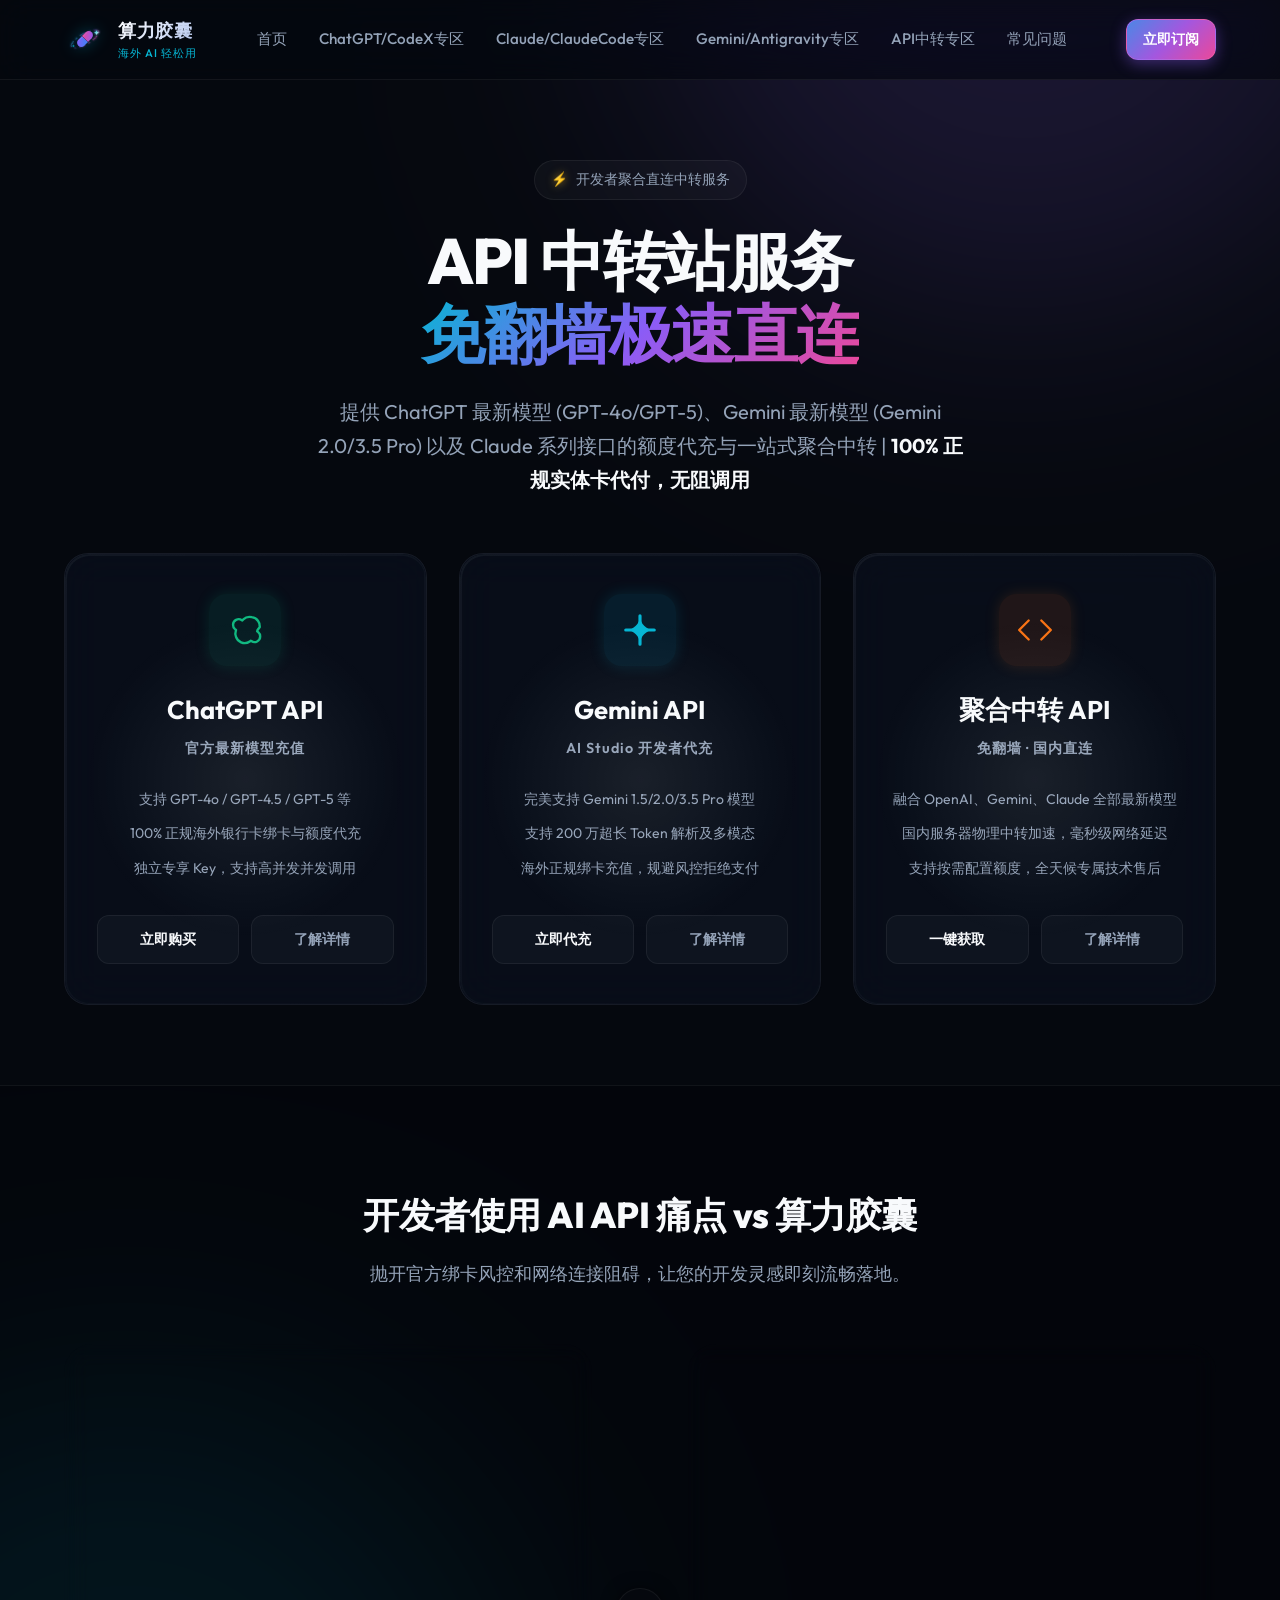
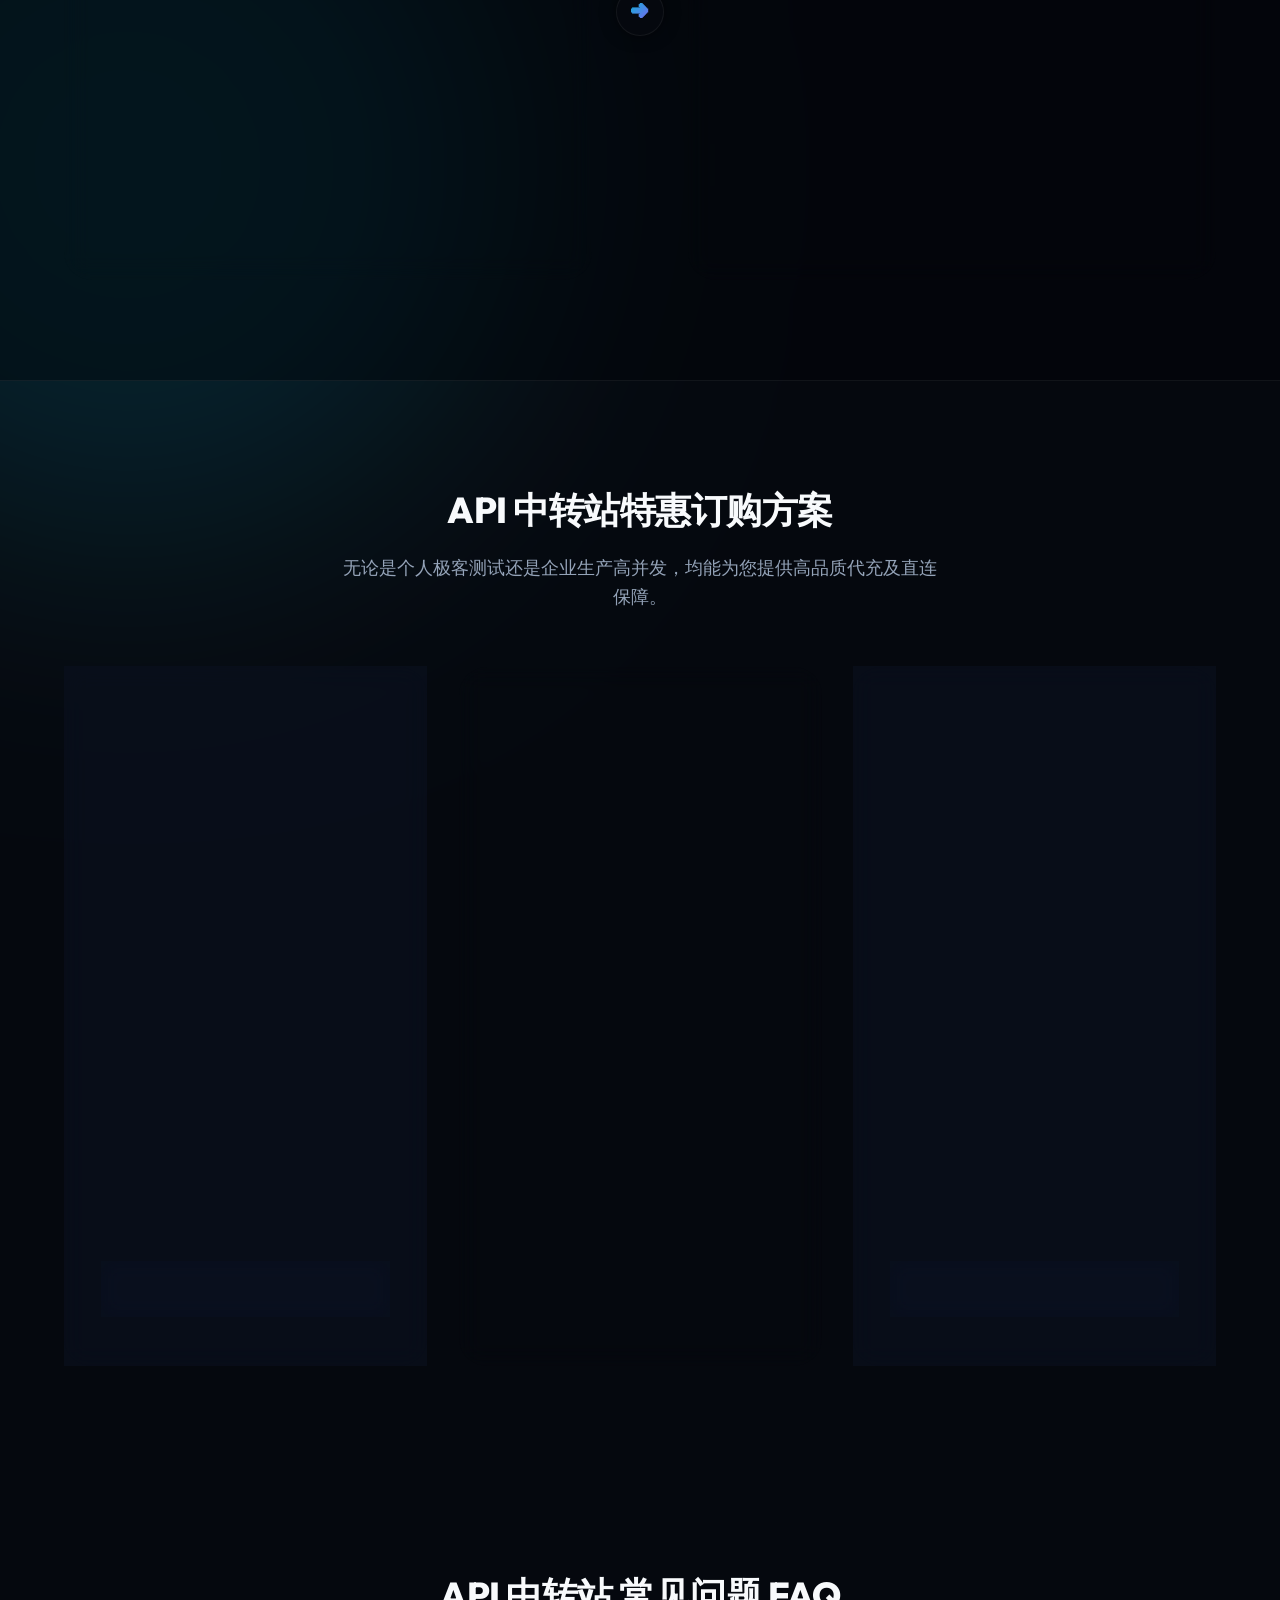
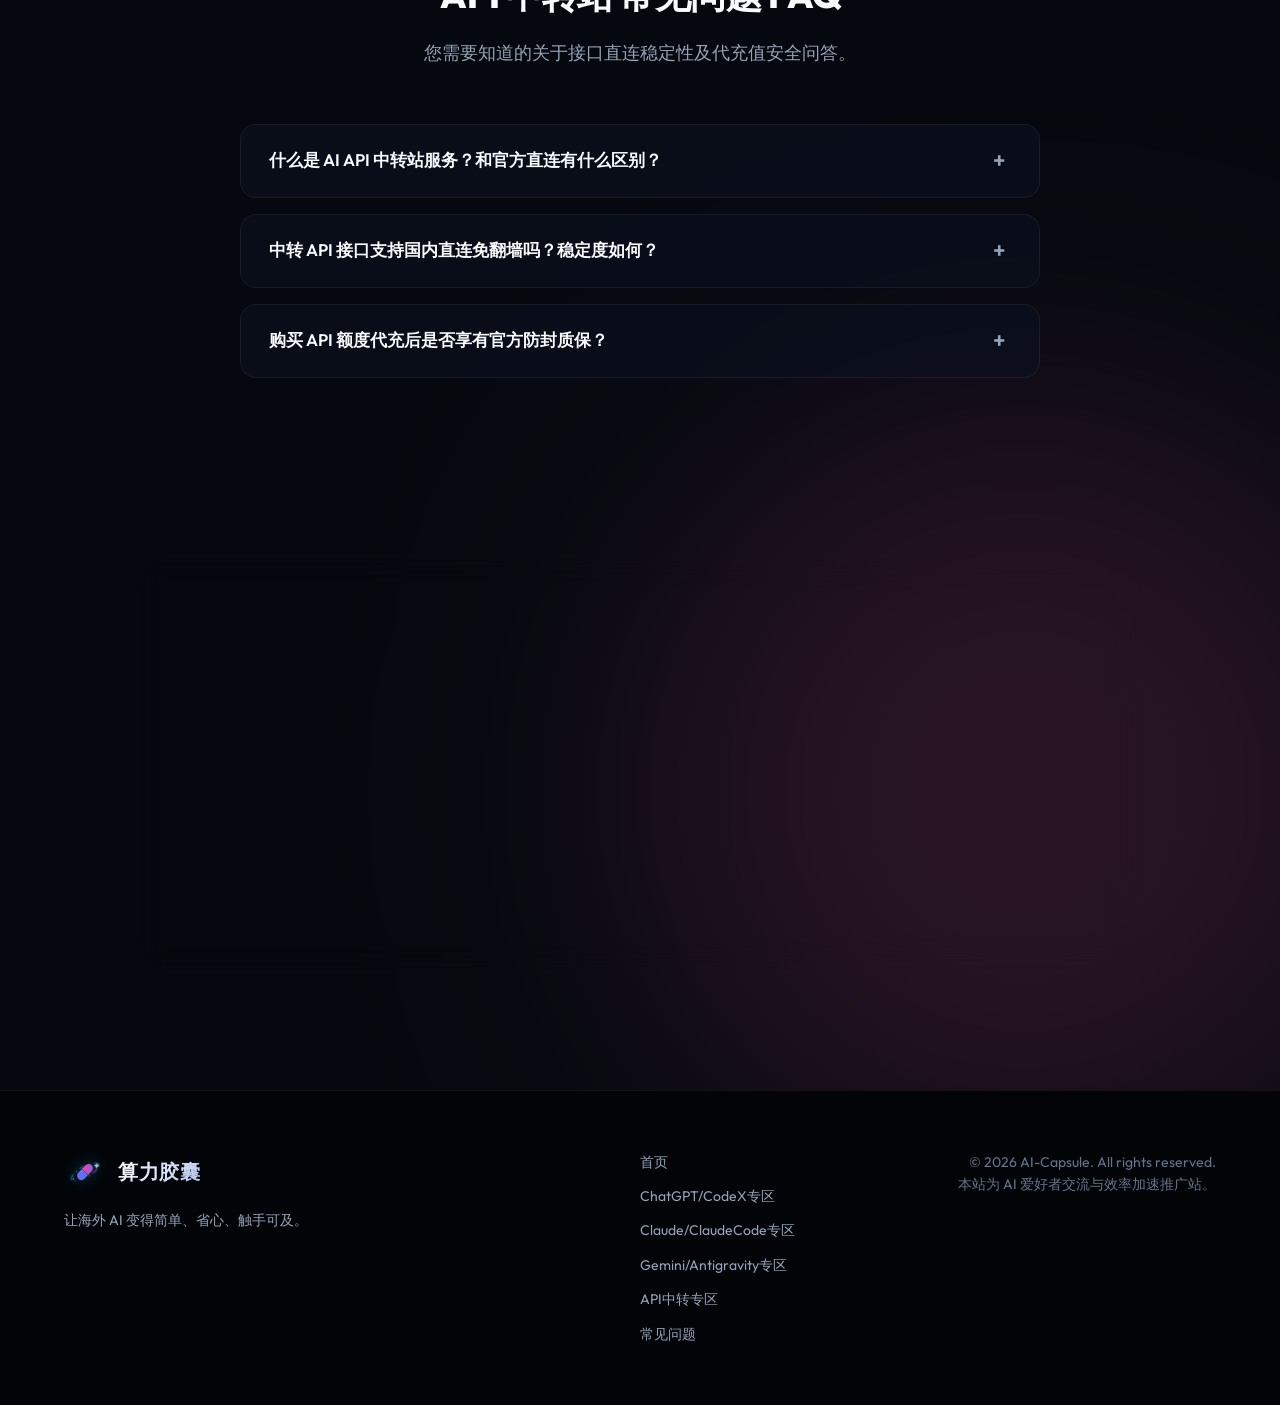
==== commit b46e68cd: "更新" ====
--- a/api-relay.html
+++ b/api-relay.html
@@ -206,12 +206,14 @@
               <span>100% 正规海外银行卡绑卡与额度代充</span>
               <span>独立专享 Key，支持高并发并发调用</span>
             </div>
-            <a href="https://pay.ldxp.cn/shop/CapAI" target="_blank" rel="noopener noreferrer" class="model-btn" title="立即购买与充值 ChatGPT 官方 API 额度">
-              <span>立即购买</span>
-              <svg class="arrow-icon" viewBox="0 0 24 24" fill="none" stroke="currentColor" stroke-width="2">
-                <path d="M5 12h14M12 5l7 7-7 7"/>
-              </svg>
-            </a>
+            <div style="display: flex; gap: 12px; width: 100%; margin-top: auto;">
+              <a href="https://pay.ldxp.cn/shop/CapAI" target="_blank" rel="noopener noreferrer" class="model-btn" style="flex: 1; margin-top: 0; padding: 12px 10px;" title="立即购买与充值 ChatGPT 官方 API 额度">
+                <span>立即购买</span>
+              </a>
+              <a href="chatgpt-api.html" class="model-btn" style="flex: 1; margin-top: 0; padding: 12px 10px; background: rgba(255, 255, 255, 0.03); border: 1px solid var(--border-color); color: var(--text-muted);" title="查看 ChatGPT API 专属中转服务详情" onmouseover="this.style.background='#fff'; this.style.color='var(--bg-color)'" onmouseout="this.style.background='rgba(255, 255, 255, 0.03)'; this.style.color='var(--text-muted)'">
+                <span>了解详情</span>
+              </a>
+            </div>
           </div>
         </div>
 
@@ -232,12 +234,14 @@
               <span>支持 200 万超长 Token 解析及多模态</span>
               <span>海外正规绑卡充值，规避风控拒绝支付</span>
             </div>
-            <a href="https://pay.ldxp.cn/shop/CapAI" target="_blank" rel="noopener noreferrer" class="model-btn" title="立即代充值 Google Gemini / AI Studio 开发者 API">
-              <span>立即代充</span>
-              <svg class="arrow-icon" viewBox="0 0 24 24" fill="none" stroke="currentColor" stroke-width="2">
-                <path d="M5 12h14M12 5l7 7-7 7"/>
-              </svg>
-            </a>
+            <div style="display: flex; gap: 12px; width: 100%; margin-top: auto;">
+              <a href="https://pay.ldxp.cn/shop/CapAI" target="_blank" rel="noopener noreferrer" class="model-btn" style="flex: 1; margin-top: 0; padding: 12px 10px;" title="立即代充值 Google Gemini / AI Studio 开发者 API">
+                <span>立即代充</span>
+              </a>
+              <a href="gemini-api.html" class="model-btn" style="flex: 1; margin-top: 0; padding: 12px 10px; background: rgba(255, 255, 255, 0.03); border: 1px solid var(--border-color); color: var(--text-muted);" title="查看 Gemini API 专属中转服务详情" onmouseover="this.style.background='#fff'; this.style.color='var(--bg-color)'" onmouseout="this.style.background='rgba(255, 255, 255, 0.03)'; this.style.color='var(--text-muted)'">
+                <span>了解详情</span>
+              </a>
+            </div>
           </div>
         </div>
 
@@ -258,12 +262,14 @@
               <span>国内服务器物理中转加速，毫秒级网络延迟</span>
               <span>支持按需配置额度，全天候专属技术售后</span>
             </div>
-            <a href="https://pay.ldxp.cn/shop/CapAI" target="_blank" rel="noopener noreferrer" class="model-btn" title="立即购买聚合 API 中转免翻墙直连额度包">
-              <span>一键获取</span>
-              <svg class="arrow-icon" viewBox="0 0 24 24" fill="none" stroke="currentColor" stroke-width="2">
-                <path d="M5 12h14M12 5l7 7-7 7"/>
-              </svg>
-            </a>
+            <div style="display: flex; gap: 12px; width: 100%; margin-top: auto;">
+              <a href="https://pay.ldxp.cn/shop/CapAI" target="_blank" rel="noopener noreferrer" class="model-btn" style="flex: 1; margin-top: 0; padding: 12px 10px;" title="立即购买聚合 API 中转免翻墙直连中转额度包">
+                <span>一键获取</span>
+              </a>
+              <a href="claude-api.html" class="model-btn" style="flex: 1; margin-top: 0; padding: 12px 10px; background: rgba(255, 255, 255, 0.03); border: 1px solid var(--border-color); color: var(--text-muted);" title="查看 Claude API 及聚合中转服务详情" onmouseover="this.style.background='#fff'; this.style.color='var(--bg-color)'" onmouseout="this.style.background='rgba(255, 255, 255, 0.03)'; this.style.color='var(--text-muted)'">
+                <span>了解详情</span>
+              </a>
+            </div>
           </div>
         </div>
       </div>
@@ -301,7 +307,7 @@
               <span class="icon-indicator err">✕</span>
               <div class="contrast-text">
                 <h4>充值额度随充随封</h4>
-                <p>使用了有风控历史或来路不明的卡片充值，导致开发者账户几小时内就被封禁且无法退款</p>
+                <p>使用了有风控历史或来路不明 of卡片充值，导致开发者账户几小时内就被封禁且无法退款</p>
               </div>
             </li>
             <li class="contrast-item">
@@ -406,7 +412,7 @@
             <li><span>✓</span> 免翻墙，普通网络环境直接并发调用</li>
             <li><span>✓</span> 统一 API 协议，随时灵活切换各家最新模型</li>
             <li><span>✓</span> 国内多线 BGP 中转服务器物理加速</li>
-            <li><span>✓</span> 享有完备的额度安全防封质保与客服解答</li>
+            <li><span>✓</span> 享有完备 of 额度安全防封质保与客服解答</li>
           </ul>
           <a href="https://pay.ldxp.cn/shop/CapAI" target="_blank" rel="noopener noreferrer" class="btn btn-primary btn-full btn-glow" title="立即购买聚合 AI API 免翻墙直连中转额度包">
             <span>立即获取中转 Key</span>
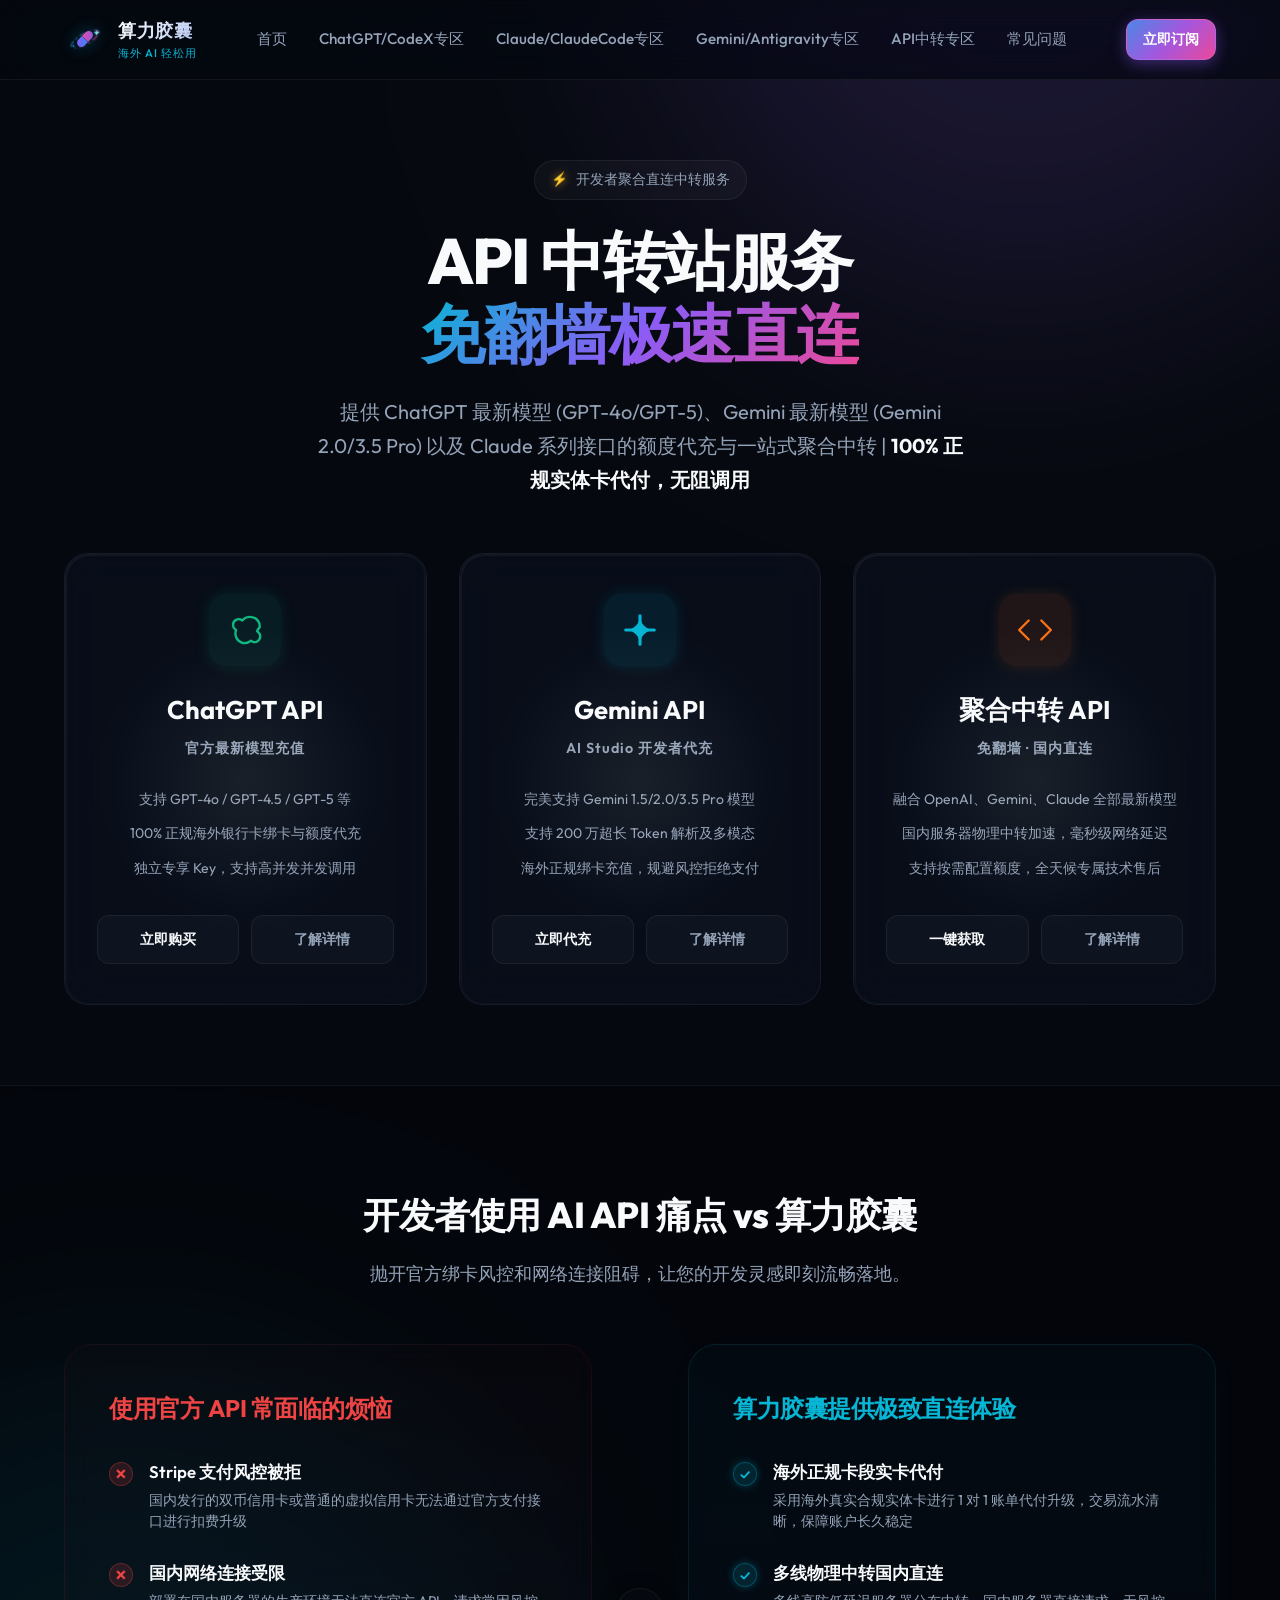
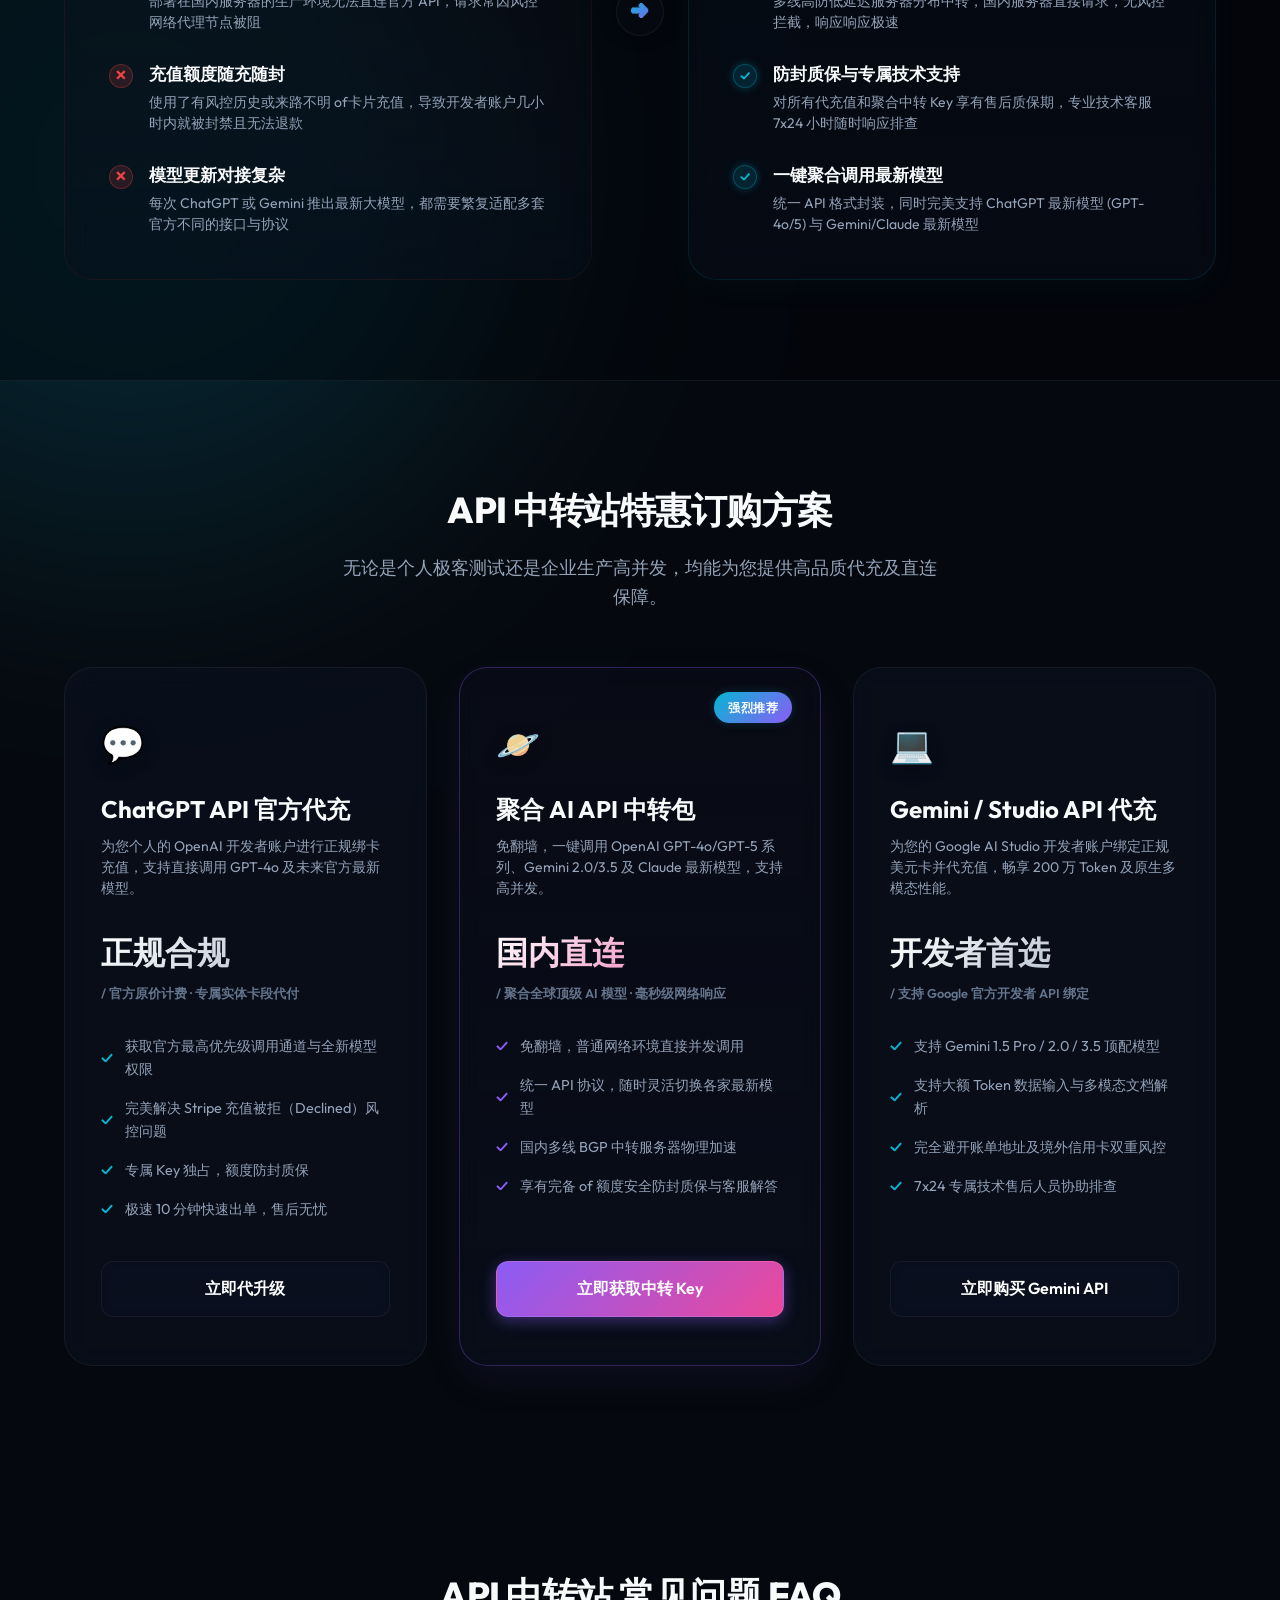
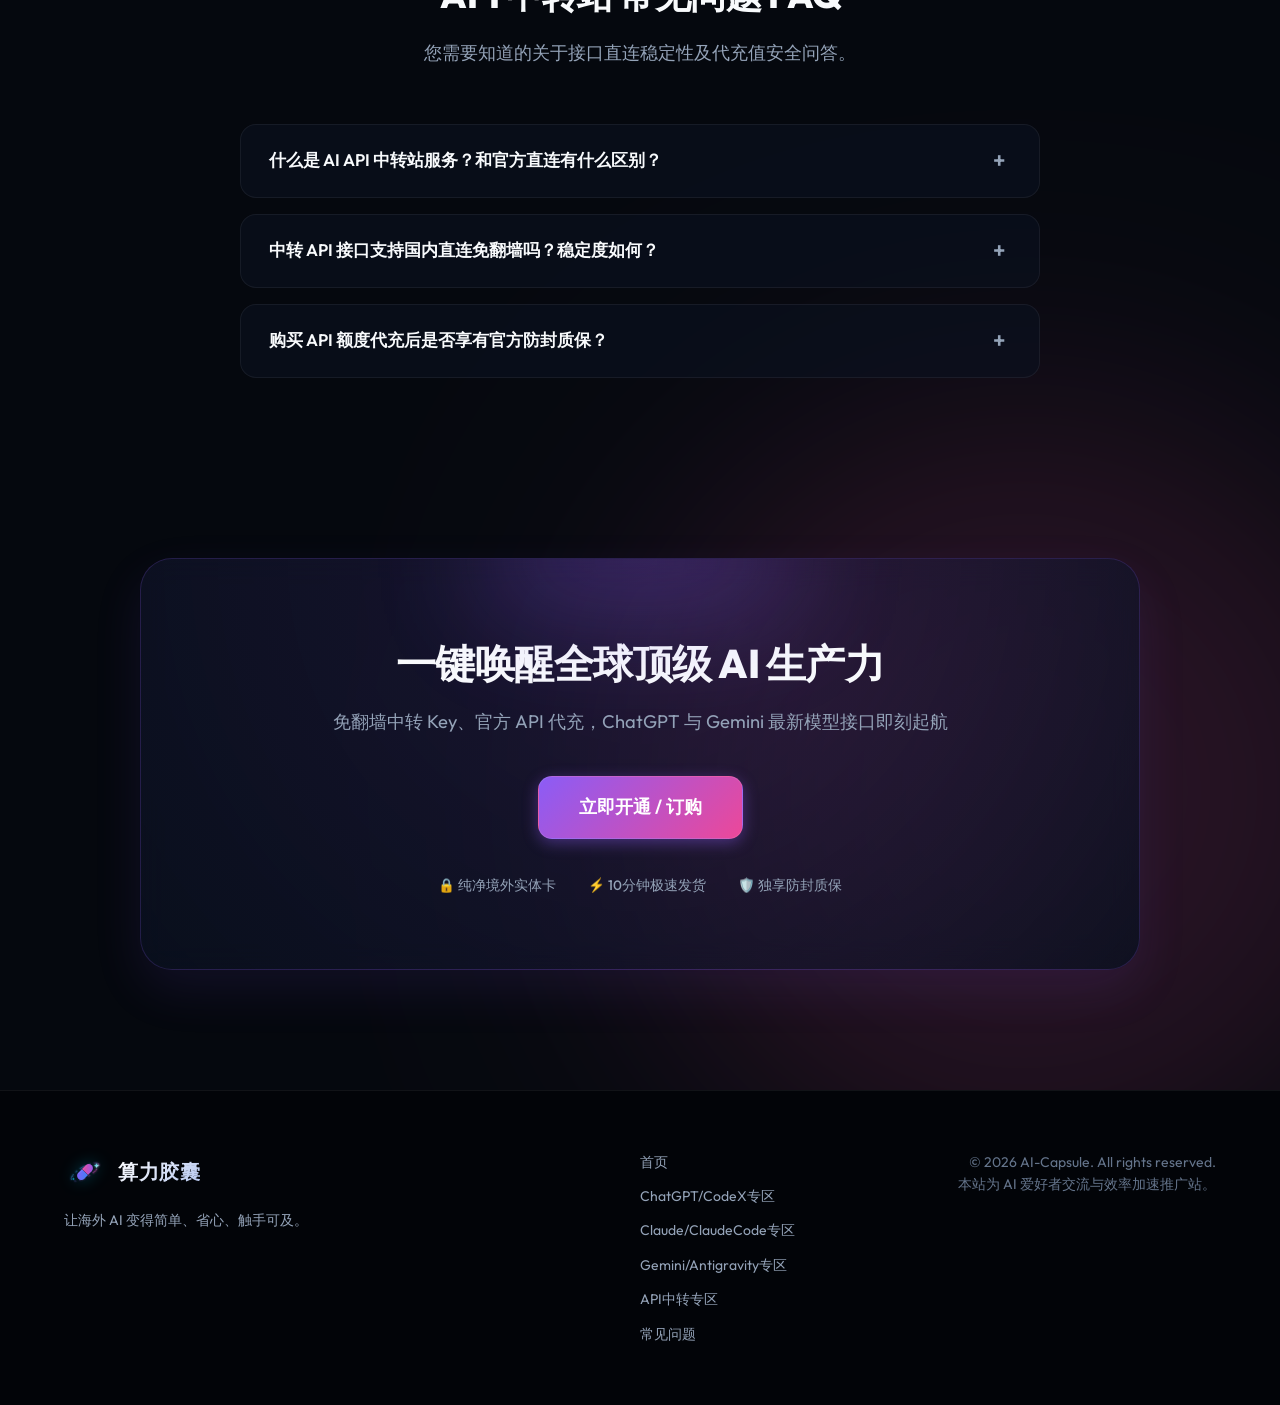
==== commit 6a51ed37: "chore: migrate site domain from capai.gongsi.one to ai.gongsi.one across configuration and HTML file" ====
--- a/api-relay.html
+++ b/api-relay.html
@@ -6,22 +6,22 @@
   <title>API中转站服务 | ChatGPT最新模型与Gemini接口直连代充 - 算力胶囊</title>
   <meta name="description" content="算力胶囊提供安全稳定、免翻墙直连的 AI API 中转服务。支持 ChatGPT 最新模型 (GPT-4o/GPT-5)、Gemini 最新模型 (Gemini 2.0/3.5 Pro) 以及 Claude 系列接口的开发者额度代充值与 Key 购买。">
   <meta name="keywords" content="API中转站, 接口中转, 免翻墙API, 国内直连API, ChatGPT最新模型API, Gemini最新模型API, OpenAI API代充, Key购买, 算力胶囊">
-  <link rel="canonical" href="https://capai.gongsi.one/api-relay.html">
+  <link rel="canonical" href="https://ai.gongsi.one/api-relay.html">
   <meta name="google-site-verification" content="40HwvsbIyEmHrTgO-IqGjqttk_hPKlVkcfGM-utHeZg" />
   
   <!-- Open Graph / Facebook -->
   <meta property="og:type" content="website">
-  <meta property="og:url" content="https://capai.gongsi.one/api-relay.html">
+  <meta property="og:url" content="https://ai.gongsi.one/api-relay.html">
   <meta property="og:title" content="API中转站服务 | ChatGPT最新模型与Gemini接口直连代充 - 算力胶囊">
   <meta property="og:description" content="算力胶囊提供安全稳定、免翻墙直连的 AI API 中转服务。支持 ChatGPT 最新模型 (GPT-4o/GPT-5)、Gemini 最新模型 (Gemini 2.0/3.5 Pro) 以及 Claude 系列接口的开发者额度代充值与 Key 购买。">
-  <meta property="og:image" content="https://capai.gongsi.one/images/logo.svg">
+  <meta property="og:image" content="https://ai.gongsi.one/images/logo.svg">
 
   <!-- Twitter -->
   <meta property="twitter:card" content="summary_large_image">
-  <meta property="twitter:url" content="https://capai.gongsi.one/api-relay.html">
+  <meta property="twitter:url" content="https://ai.gongsi.one/api-relay.html">
   <meta property="twitter:title" content="API中转站服务 | ChatGPT最新模型与Gemini接口直连代充 - 算力胶囊">
   <meta property="twitter:description" content="算力胶囊提供安全稳定、免翻墙直连的 AI API 中转服务。支持 ChatGPT 最新模型 (GPT-4o/GPT-5)、Gemini 最新模型 (Gemini 2.0/3.5 Pro) 以及 Claude 系列接口的开发者额度代充值与 Key 购买。">
-  <meta property="twitter:image" content="https://capai.gongsi.one/images/logo.svg">
+  <meta property="twitter:image" content="https://ai.gongsi.one/images/logo.svg">
 
   <!-- JSON-LD 结构化数据 -->
   <script type="application/ld+json">
@@ -29,7 +29,7 @@
     "@context": "https://schema.org",
     "@type": "Product",
     "name": "AI API 中转站与直连代充服务",
-    "image": "https://capai.gongsi.one/images/logo.svg",
+    "image": "https://ai.gongsi.one/images/logo.svg",
     "description": "算力胶囊提供安全稳定、免翻墙直连的 AI API 中转服务。支持 ChatGPT 最新模型 (GPT-4o/GPT-5)、Gemini 最新模型 (Gemini 2.0/3.5 Pro) 以及 Claude 系列接口的开发者额度代充值与 Key 购买。",
     "brand": {
       "@type": "Brand",
@@ -48,7 +48,7 @@
           "price": "145.00",
           "priceCurrency": "CNY",
           "availability": "https://schema.org/InStock",
-          "url": "https://capai.gongsi.one/api-relay.html"
+          "url": "https://ai.gongsi.one/api-relay.html"
         },
         {
           "@type": "Offer",
@@ -56,7 +56,7 @@
           "price": "130.00",
           "priceCurrency": "CNY",
           "availability": "https://schema.org/InStock",
-          "url": "https://capai.gongsi.one/api-relay.html"
+          "url": "https://ai.gongsi.one/api-relay.html"
         },
         {
           "@type": "Offer",
@@ -64,7 +64,7 @@
           "price": "180.00",
           "priceCurrency": "CNY",
           "availability": "https://schema.org/InStock",
-          "url": "https://capai.gongsi.one/api-relay.html"
+          "url": "https://ai.gongsi.one/api-relay.html"
         }
       ]
     }
@@ -78,12 +78,12 @@
       "@type": "ListItem",
       "position": 1,
       "name": "首页",
-      "item": "https://capai.gongsi.one/"
+      "item": "https://ai.gongsi.one/"
     },{
       "@type": "ListItem",
       "position": 2,
       "name": "API中转专区",
-      "item": "https://capai.gongsi.one/api-relay.html"
+      "item": "https://ai.gongsi.one/api-relay.html"
     }]
   }
   </script>
@@ -531,3 +531,4 @@
   <script src="js/main.js"></script>
 </body>
 </html>
+
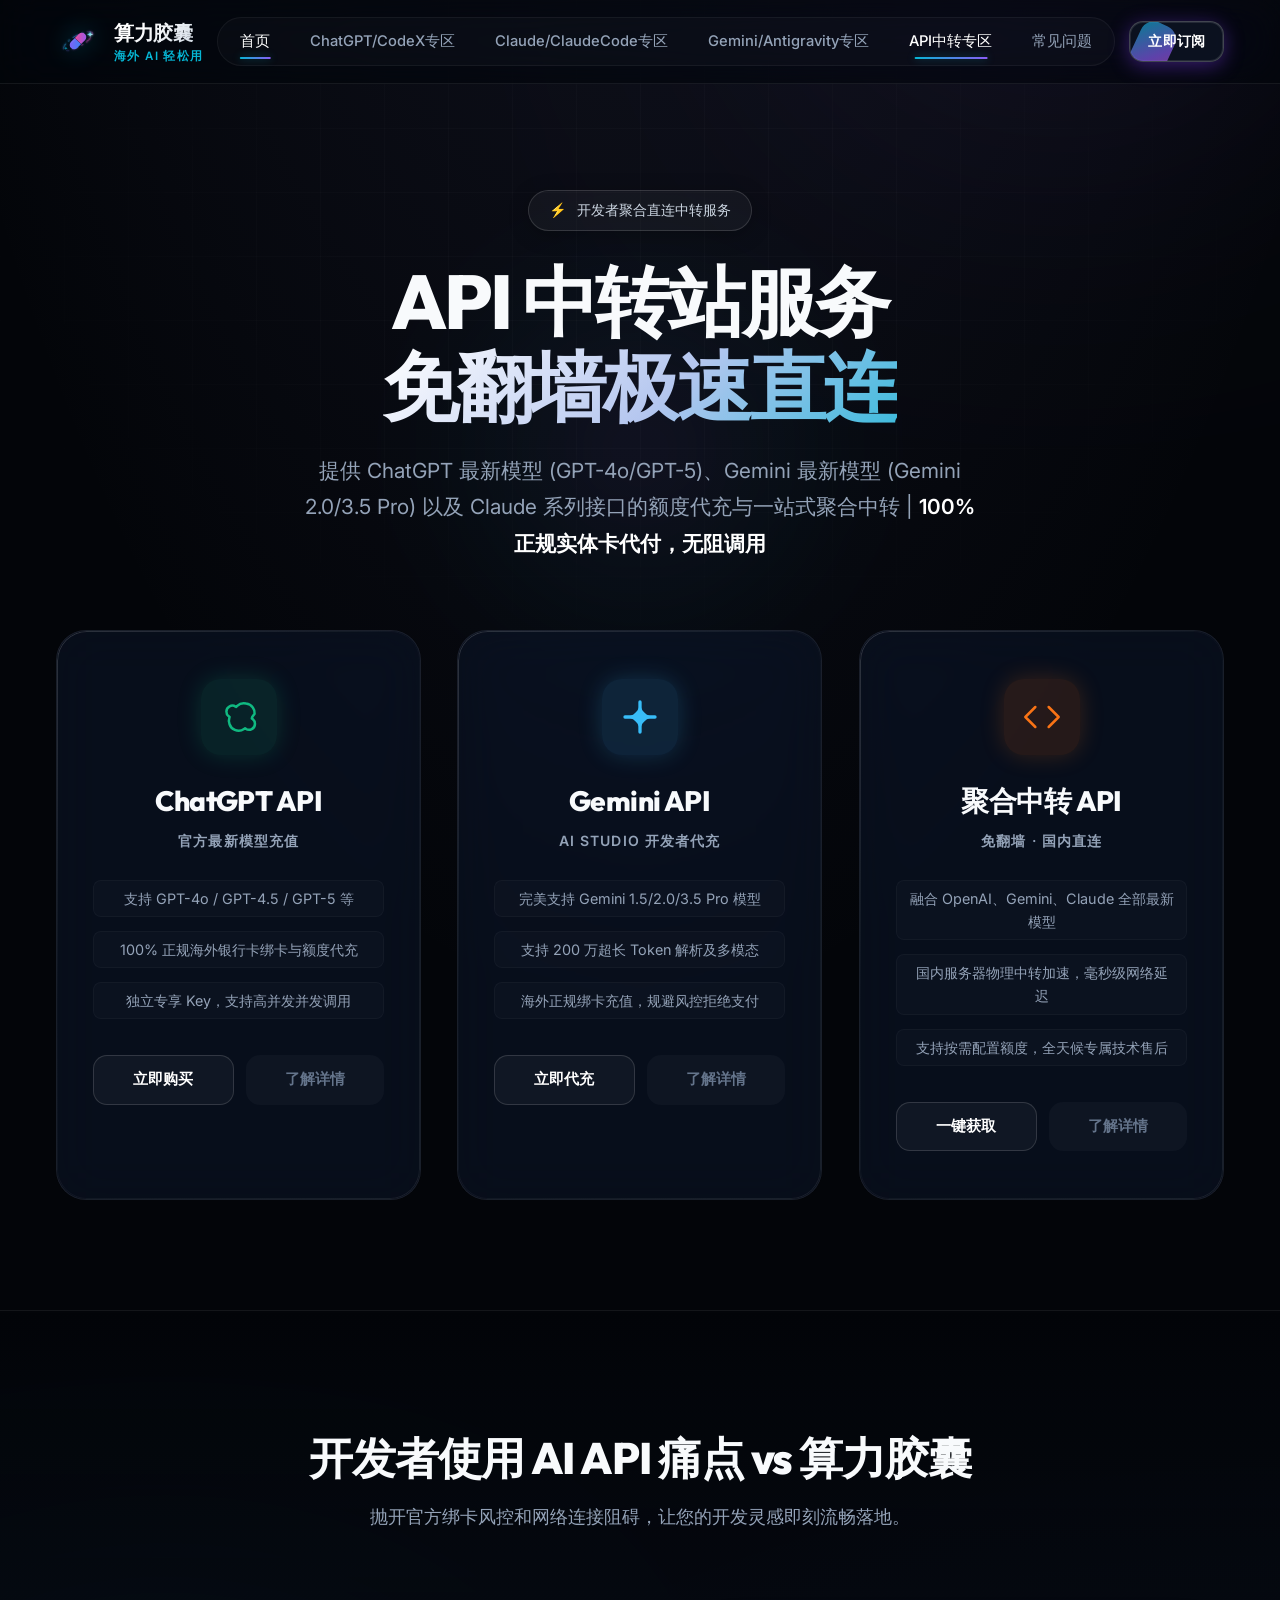
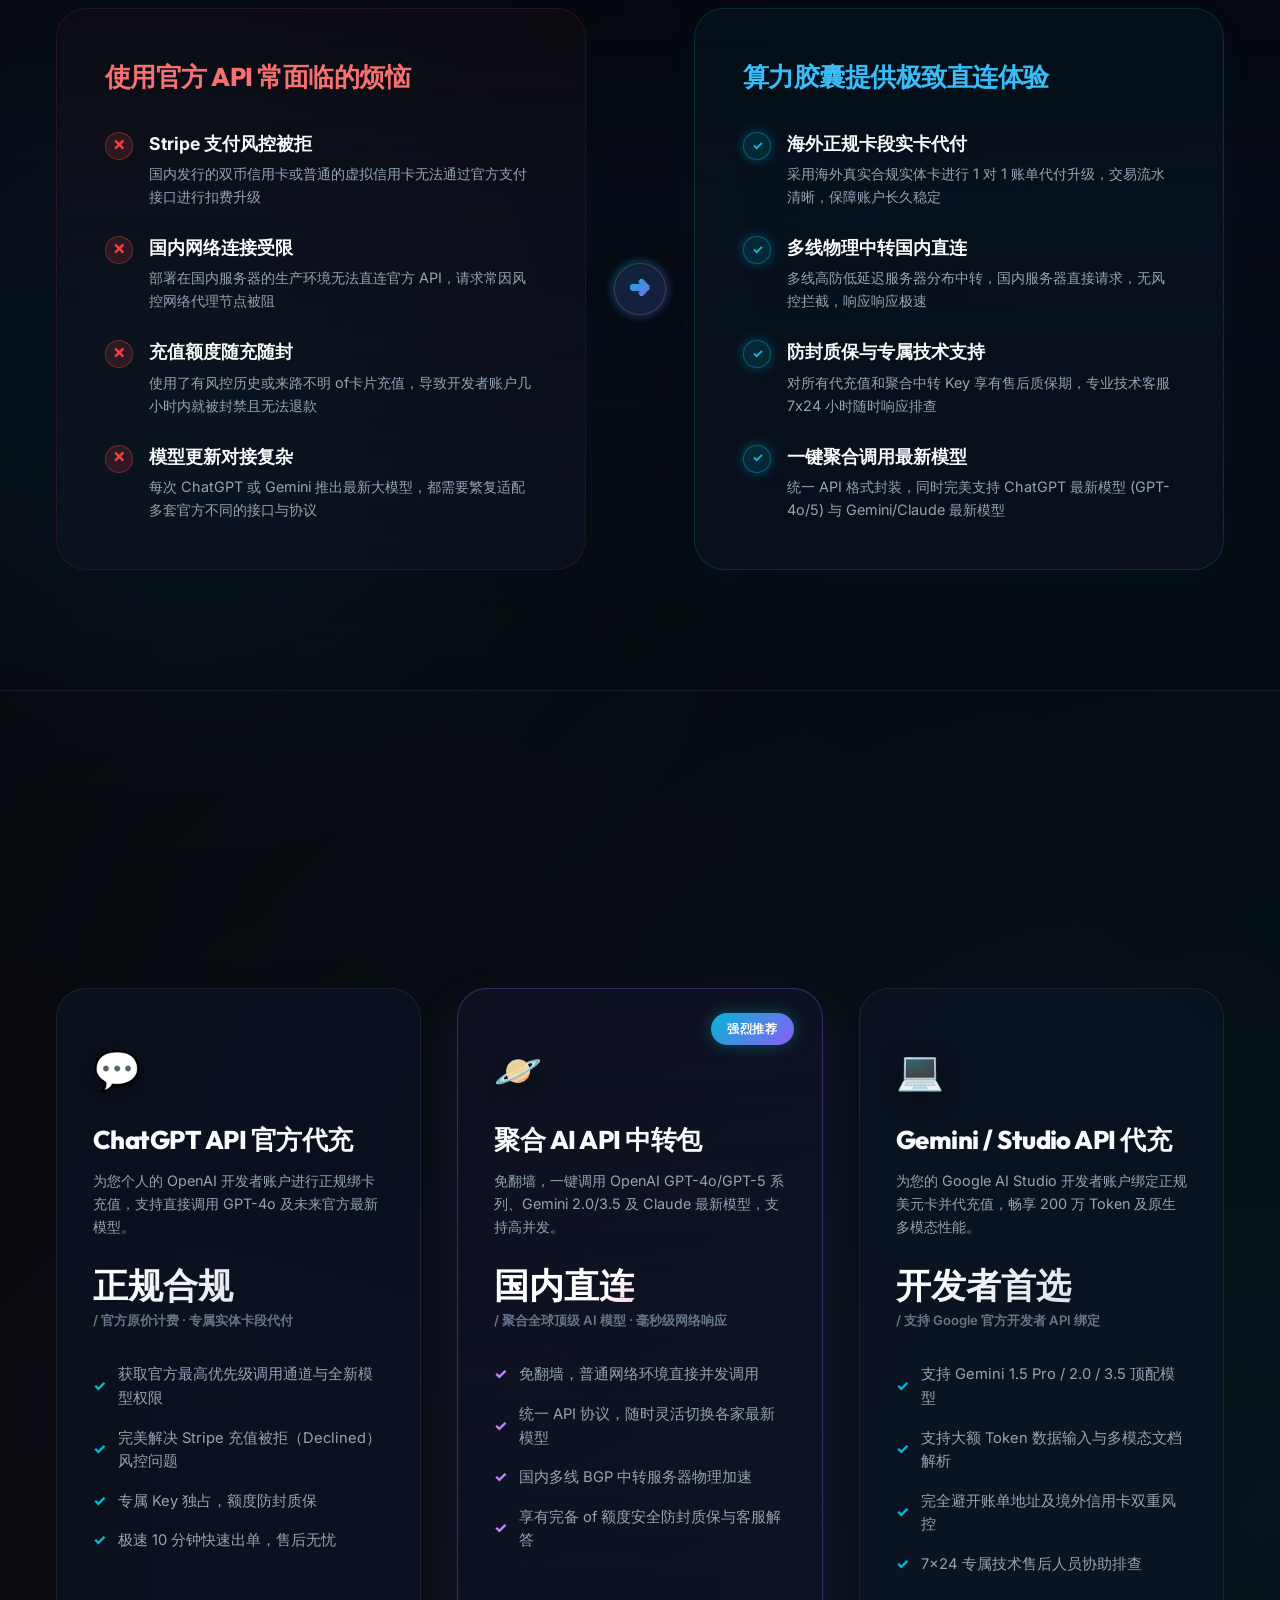
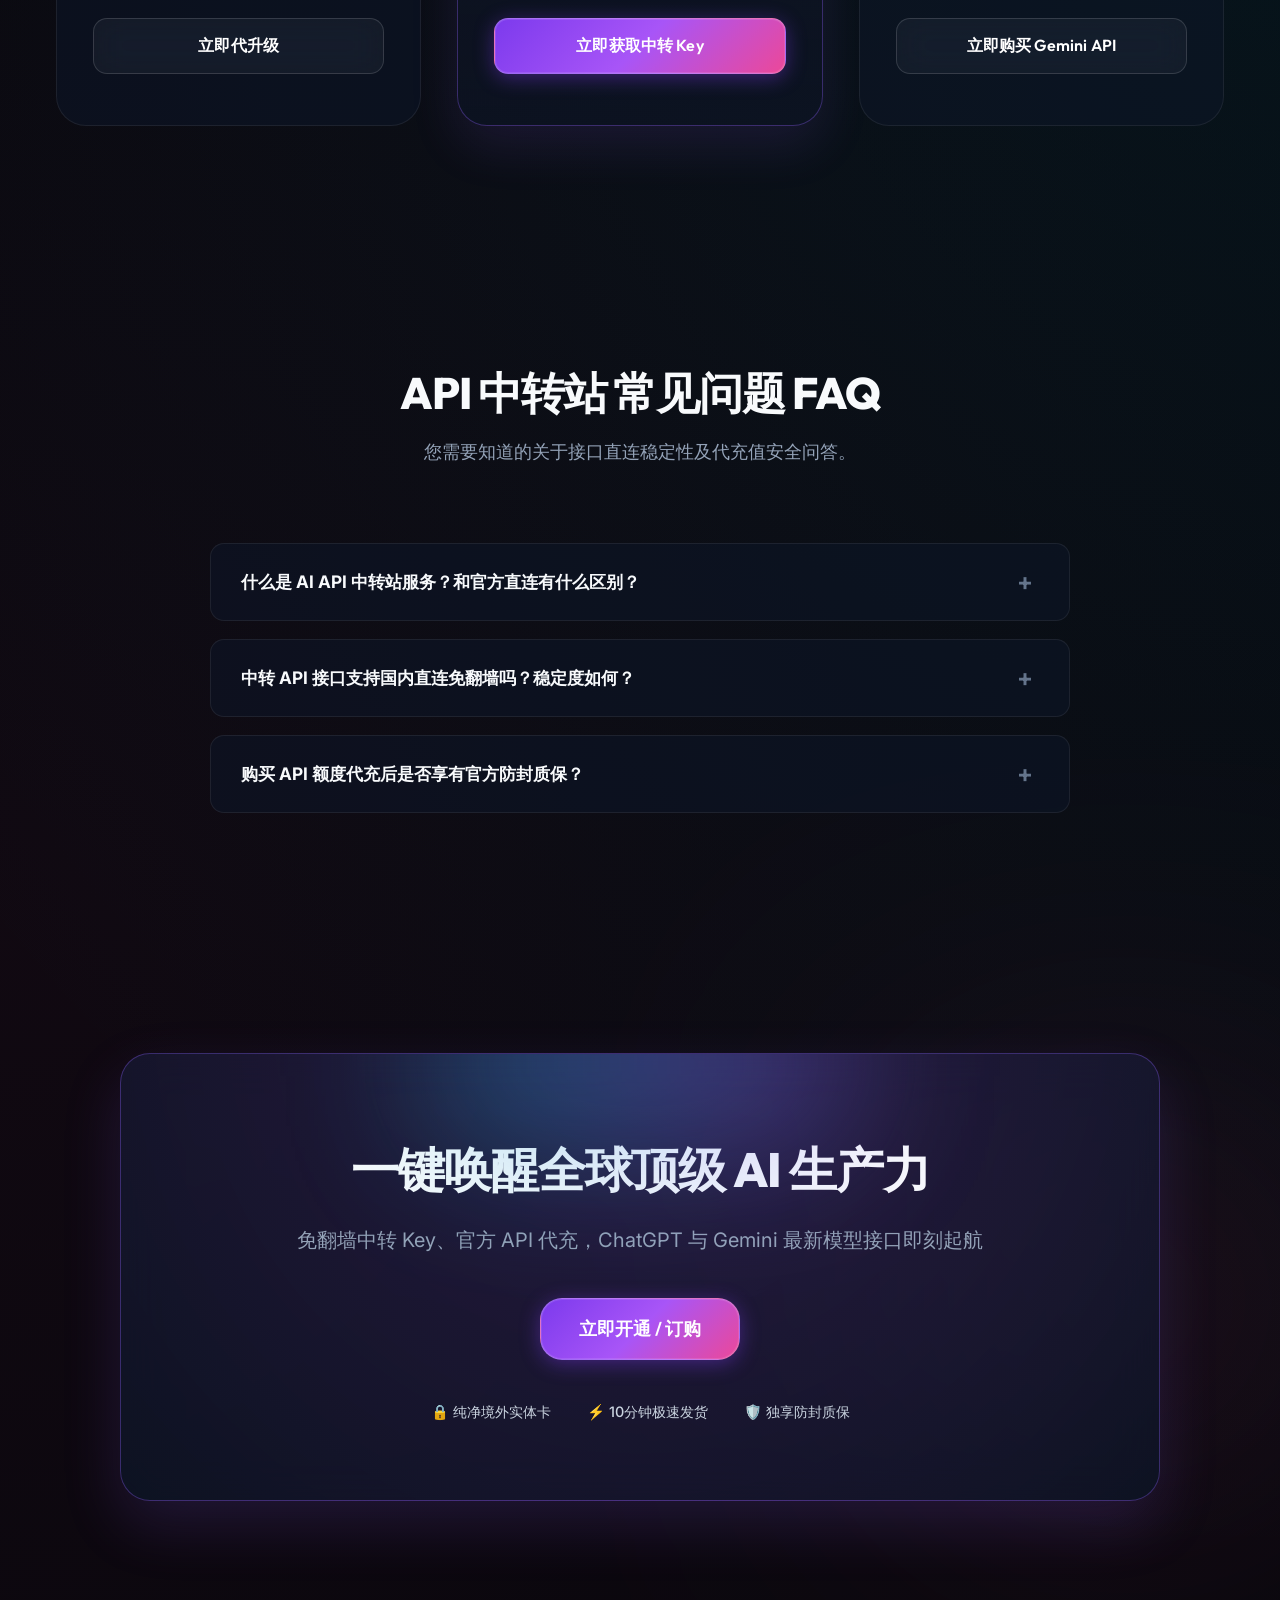
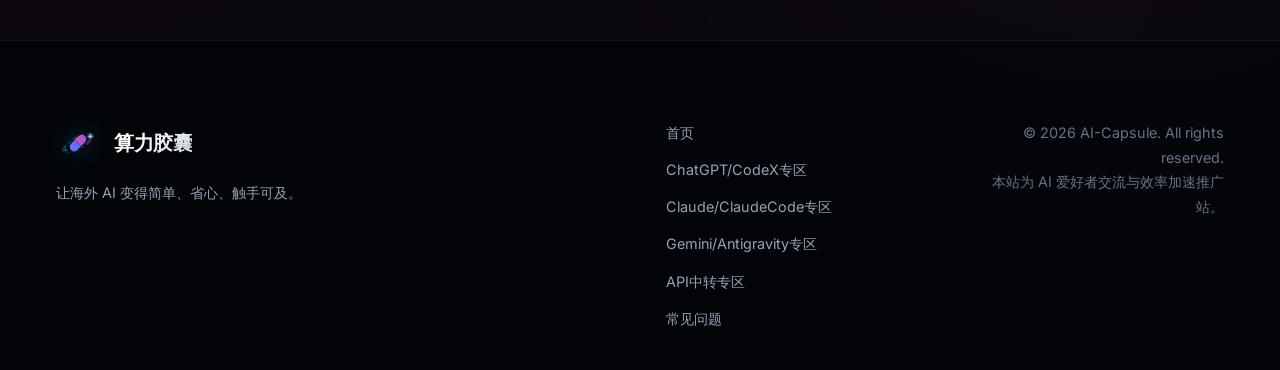
==== commit 0bdfcc31: "refactor: extract styles and logic into dedicated CSS and JS files across all HTML pages" ====
--- a/api-relay.html
+++ b/api-relay.html
@@ -134,7 +134,8 @@
 </head>
 <body>
 
-  <!-- 背景流光与粒子微光氛围 -->
+  <!-- 几何网格极客背景与流光光晕 -->
+  <div class="cyber-grid-overlay"></div>
   <div class="bg-glow bg-glow-1"></div>
   <div class="bg-glow bg-glow-2"></div>
   <div class="bg-glow bg-glow-3"></div>
@@ -527,6 +528,20 @@
     </div>
   </footer>
 
+  <!-- 移动端底部悬浮快捷胶囊 -->
+  <div class="mobile-sticky-bar">
+    <div class="mobile-sticky-info">
+      <span class="beacon-dot"></span>
+      <div class="mobile-sticky-text">
+        <span class="mobile-sticky-title">全球大模型 API 网关</span>
+        <span class="mobile-sticky-sub">极低延迟 · 国内直连</span>
+      </div>
+    </div>
+    <a href="https://pay.ldxp.cn/shop/CapAI" target="_blank" rel="noopener noreferrer" class="btn btn-primary btn-sm">
+      <span>立即获取</span>
+    </a>
+  </div>
+
   <!-- 引入动效 JS -->
   <script src="js/main.js"></script>
 </body>
--- a/css/style.css
+++ b/css/style.css
@@ -1,51 +1,81 @@
 /* ==========================================================================
-   算力胶囊 - AI-Capsule 核心样式表
-   采用暗黑科技风，结合玻璃拟态、霓虹流光渐变与优雅微动效。
+   算力胶囊 - AI-Capsule 核心设计系统与获奖级视觉样式表
+   Design Standard: Awwwards / FWA / Webby Winner Caliber
+   Visual Theme: Deep Cyber-Luxury & Spatial Glassmorphism
    ========================================================================== */
 
-/* 1. 设计系统与变量定义 */
+/* --------------------------------------------------------------------------
+   1. 设计系统令牌与核心变量 (Tokens & Design Variables)
+   -------------------------------------------------------------------------- */
 :root {
-  /* 基础配色 */
-  --bg-color: #05080e;
-  --bg-darker: #020408;
-  --text-color: #f8fafc;
-  --text-muted: #94a3b8;
-  --text-dark: #64748b;
-  
-  /* 品牌科幻色彩 */
-  --primary-color: #8b5cf6;     /* 极客紫 */
-  --primary-glow: rgba(139, 92, 246, 0.4);
-  --accent-color: #06b6d4;      /* 极光蓝 */
-  --accent-glow: rgba(6, 182, 212, 0.4);
-  --pink-color: #ec4899;        /* 胶囊粉 */
-  --pink-glow: rgba(236, 72, 153, 0.4);
-  
-  /* 卡片与组件质感 */
-  --card-bg: rgba(10, 17, 32, 0.6);
-  --card-bg-hover: rgba(16, 26, 48, 0.85);
-  --border-color: rgba(255, 255, 255, 0.06);
-  --border-hover: rgba(255, 255, 255, 0.15);
-  
-  /* 功能色彩 */
-  --success: #10b981;
-  --success-glow: rgba(16, 185, 129, 0.3);
-  --error: #ef4444;
-  --error-glow: rgba(239, 68, 68, 0.3);
-  
-  /* 字体系统 */
-  --font-sans: 'Outfit', 'Inter', -apple-system, BlinkMacSystemFont, 'Segoe UI', Roboto, Helvetica, Arial, sans-serif;
-  --font-mono: SFMono-Regular, Consolas, 'Liberation Mono', Menlo, monospace;
-  
-  /* 过渡动画 */
-  --transition-smooth: all 0.35s cubic-bezier(0.25, 0.8, 0.25, 1);
-  --transition-fast: all 0.2s ease;
-  
-  /* 阴影 */
-  --neon-shadow: 0 0 20px var(--primary-glow);
-  --accent-neon: 0 0 20px var(--accent-glow);
-}
-
-/* 2. 重置与基础样式 */
+  /* 深度暗黑画布 */
+  --bg-deep: #030509;
+  --bg-canvas: #060911;
+  --bg-surface: rgba(13, 20, 36, 0.65);
+  --bg-surface-elevated: rgba(18, 28, 51, 0.85);
+  --bg-card: rgba(13, 22, 40, 0.55);
+  --bg-card-hover: rgba(20, 33, 61, 0.75);
+
+  /* 文字排版色彩 */
+  --text-primary: #f8fafc;
+  --text-secondary: #94a3b8;
+  --text-muted: #64748b;
+  --text-dark: #475569;
+
+  /* 品牌核心科幻光谱配色 */
+  --primary-purple: #8b5cf6;
+  --primary-glow: rgba(139, 92, 246, 0.45);
+  --primary-glow-soft: rgba(139, 92, 246, 0.15);
+
+  --accent-cyan: #06b6d4;
+  --accent-glow: rgba(6, 182, 212, 0.45);
+  --accent-glow-soft: rgba(6, 182, 212, 0.15);
+
+  --capsule-pink: #ec4899;
+  --pink-glow: rgba(236, 72, 153, 0.45);
+
+  /* AI 专属特征色 */
+  --chatgpt-emerald: #10b981;
+  --chatgpt-glow: rgba(16, 185, 129, 0.4);
+  --claude-amber: #f97316;
+  --claude-glow: rgba(249, 115, 22, 0.4);
+  --gemini-azure: #38bdf8;
+  --gemini-glow: rgba(56, 189, 248, 0.4);
+
+  /* 精密边框与次表面光泽 */
+  --border-subtle: rgba(255, 255, 255, 0.07);
+  --border-medium: rgba(255, 255, 255, 0.14);
+  --border-highlight: rgba(255, 255, 255, 0.28);
+  --border-glow-purple: rgba(139, 92, 246, 0.35);
+
+  /* 字体族 */
+  --font-display: 'Outfit', -apple-system, BlinkMacSystemFont, 'Segoe UI', Roboto, sans-serif;
+  --font-body: 'Inter', -apple-system, BlinkMacSystemFont, 'Segoe UI', Roboto, 'PingFang SC', 'Microsoft YaHei', sans-serif;
+  --font-mono: 'JetBrains Mono', SFMono-Regular, Consolas, 'Liberation Mono', Menlo, monospace;
+
+  /* 物理弹簧过渡曲线 */
+  --spring-smooth: cubic-bezier(0.16, 1, 0.3, 1);
+  --spring-bounce: cubic-bezier(0.34, 1.56, 0.64, 1);
+  --ease-out-fast: cubic-bezier(0.25, 0.8, 0.25, 1);
+  --trans-fast: 0.2s var(--ease-out-fast);
+  --trans-medium: 0.35s var(--spring-smooth);
+  --trans-slow: 0.6s var(--spring-smooth);
+
+  /* 空间与圆角 */
+  --radius-sm: 8px;
+  --radius-md: 14px;
+  --radius-lg: 22px;
+  --radius-xl: 30px;
+  --radius-pill: 9999px;
+
+  /* 探照灯坐标变量（由 JS 动态写入） */
+  --mouse-x: 50%;
+  --mouse-y: 50%;
+}
+
+/* --------------------------------------------------------------------------
+   2. 现代基础重置与无障碍 (Reset & Base)
+   -------------------------------------------------------------------------- */
 *, *::before, *::after {
   box-sizing: border-box;
   margin: 0;
@@ -53,37 +83,53 @@
 }
 
 html {
-  font-family: var(--font-sans);
-  background-color: var(--bg-color);
-  color: var(--text-color);
+  font-family: var(--font-body);
+  background-color: var(--bg-deep);
+  color: var(--text-primary);
   scroll-behavior: smooth;
   line-height: 1.6;
+  text-rendering: optimizeLegibility;
+  -webkit-font-smoothing: antialiased;
+  -moz-osx-font-smoothing: grayscale;
 }
 
 body {
   overflow-x: hidden;
   position: relative;
-}
-
-/* 隐藏滚动条但保留滚动能力 */
+  min-height: 100vh;
+  background: 
+    radial-gradient(ellipse 80% 50% at 50% -20%, rgba(120, 119, 198, 0.15), transparent 80%),
+    radial-gradient(circle at 100% 60%, rgba(6, 182, 212, 0.08), transparent 50%),
+    radial-gradient(circle at 0% 80%, rgba(236, 72, 153, 0.06), transparent 50%),
+    var(--bg-deep);
+}
+
+/* 优雅的自定义极光滚动条 */
 ::-webkit-scrollbar {
-  width: 8px;
+  width: 7px;
+  height: 7px;
 }
 ::-webkit-scrollbar-track {
-  background: var(--bg-darker);
+  background: var(--bg-deep);
 }
 ::-webkit-scrollbar-thumb {
-  background: rgba(255, 255, 255, 0.1);
-  border-radius: 4px;
+  background: rgba(255, 255, 255, 0.12);
+  border-radius: var(--radius-pill);
+  transition: var(--trans-fast);
 }
 ::-webkit-scrollbar-thumb:hover {
-  background: rgba(255, 255, 255, 0.25);
+  background: linear-gradient(180deg, var(--accent-cyan), var(--primary-purple));
+}
+
+::selection {
+  background: rgba(139, 92, 246, 0.35);
+  color: #ffffff;
 }
 
 a {
   color: inherit;
   text-decoration: none;
-  transition: var(--transition-fast);
+  transition: var(--trans-fast);
 }
 
 button {
@@ -93,201 +139,353 @@
   cursor: pointer;
 }
 
-/* 3. 布局网格 */
+img, svg {
+  display: block;
+}
+
+/* --------------------------------------------------------------------------
+   3. 获奖级背景氛围与动态网格光效 (Atmosphere & Cyber Grid)
+   -------------------------------------------------------------------------- */
+/* 微细几何网格背景，营造顶尖开发极客质感 */
+.cyber-grid-overlay {
+  position: fixed;
+  inset: 0;
+  background-image: 
+    linear-gradient(to right, rgba(255, 255, 255, 0.02) 1px, transparent 1px),
+    linear-gradient(to bottom, rgba(255, 255, 255, 0.02) 1px, transparent 1px);
+  background-size: 64px 64px;
+  mask-image: radial-gradient(ellipse 70% 60% at 50% 30%, #000 30%, transparent 80%);
+  -webkit-mask-image: radial-gradient(ellipse 70% 60% at 50% 30%, #000 30%, transparent 80%);
+  pointer-events: none;
+  z-index: 0;
+}
+
+/* 全局漫射跟随光晕（鼠标在屏幕移动时点亮背景） */
+.cursor-ambient-spotlight {
+  position: fixed;
+  top: 0;
+  left: 0;
+  width: 500px;
+  height: 500px;
+  border-radius: 50%;
+  pointer-events: none;
+  background: radial-gradient(circle, rgba(139, 92, 246, 0.08) 0%, rgba(6, 182, 212, 0.03) 40%, transparent 70%);
+  transform: translate(-50%, -50%);
+  filter: blur(40px);
+  z-index: 0;
+  transition: opacity 0.5s ease;
+  mix-blend-mode: screen;
+}
+
+/* 浮动流动光晕球 */
+.bg-glow {
+  position: absolute;
+  border-radius: 50%;
+  filter: blur(140px);
+  pointer-events: none;
+  z-index: 0;
+  opacity: 0.22;
+  mix-blend-mode: screen;
+  will-change: transform;
+}
+
+.bg-glow-1 {
+  top: -8%;
+  right: -5%;
+  width: clamp(350px, 45vw, 750px);
+  height: clamp(350px, 45vw, 750px);
+  background: radial-gradient(circle, var(--primary-purple) 0%, rgba(139, 92, 246, 0) 70%);
+  animation: float-aurora-1 22s infinite alternate ease-in-out;
+}
+
+.bg-glow-2 {
+  top: 32%;
+  left: -12%;
+  width: clamp(380px, 50vw, 800px);
+  height: clamp(380px, 50vw, 800px);
+  background: radial-gradient(circle, var(--accent-cyan) 0%, rgba(6, 182, 212, 0) 70%);
+  animation: float-aurora-2 26s infinite alternate-reverse ease-in-out;
+}
+
+.bg-glow-3 {
+  bottom: 8%;
+  right: -8%;
+  width: clamp(320px, 40vw, 700px);
+  height: clamp(320px, 40vw, 700px);
+  background: radial-gradient(circle, var(--capsule-pink) 0%, rgba(236, 72, 153, 0) 70%);
+  animation: float-aurora-3 20s infinite alternate ease-in-out;
+}
+
+@keyframes float-aurora-1 {
+  0% { transform: translate3d(0, 0, 0) scale(1); }
+  50% { transform: translate3d(60px, 40px, 0) scale(1.12); }
+  100% { transform: translate3d(-40px, -50px, 0) scale(0.92); }
+}
+
+@keyframes float-aurora-2 {
+  0% { transform: translate3d(0, 0, 0) scale(0.95); }
+  50% { transform: translate3d(-50px, 60px, 0) scale(1.08); }
+  100% { transform: translate3d(40px, -40px, 0) scale(1); }
+}
+
+@keyframes float-aurora-3 {
+  0% { transform: translate3d(0, 0, 0) scale(1.05); }
+  50% { transform: translate3d(50px, -40px, 0) scale(0.95); }
+  100% { transform: translate3d(-30px, 50px, 0) scale(1.1); }
+}
+
+/* 顶部阅读进度指示器 (Scroll Progress Bar) */
+.scroll-progress-bar {
+  position: fixed;
+  top: 0;
+  left: 0;
+  width: 0%;
+  height: 2.5px;
+  background: linear-gradient(90deg, var(--accent-cyan), var(--primary-purple), var(--capsule-pink));
+  box-shadow: 0 0 10px rgba(139, 92, 246, 0.7);
+  z-index: 1000;
+  transition: width 0.08s linear;
+  pointer-events: none;
+}
+
+/* --------------------------------------------------------------------------
+   4. 容器与流式排版系统 (Typography & Layout Grid)
+   -------------------------------------------------------------------------- */
 .container {
   width: 100%;
-  max-width: 1200px;
+  max-width: 1240px;
   margin: 0 auto;
-  padding: 0 24px;
-}
-
-/* 4. 背景氛围微光（Glow Elements） */
-.bg-glow {
-  position: absolute;
-  width: 60vw;
-  height: 60vw;
-  max-width: 800px;
-  max-height: 800px;
-  border-radius: 50%;
-  filter: blur(130px);
-  pointer-events: none;
-  z-index: -1;
-  opacity: 0.15;
-  mix-blend-mode: screen;
-}
-
-.bg-glow-1 {
-  top: -10%;
-  right: -10%;
-  background: var(--primary-color);
-  animation: glow-float 20s infinite alternate;
-}
-
-.bg-glow-2 {
-  top: 30%;
-  left: -20%;
-  background: var(--accent-color);
-  animation: glow-float 25s infinite alternate-reverse;
-}
-
-.bg-glow-3 {
-  bottom: 5%;
-  right: -10%;
-  background: var(--pink-color);
-  animation: glow-float 22s infinite alternate;
-}
-
-@keyframes glow-float {
-  0% { transform: translate(0, 0) scale(1); }
-  50% { transform: translate(50px, 30px) scale(1.1); }
-  100% { transform: translate(-30px, -50px) scale(0.9); }
-}
-
-/* 5. 按钮系统 (Button Styles) */
+  padding: 0 clamp(18px, 4vw, 36px);
+  position: relative;
+  z-index: 1;
+}
+
+/* 流式标题与文字梯度 */
+.hero-title {
+  font-family: var(--font-display);
+  font-size: clamp(2.4rem, 6.5vw, 4.75rem);
+  font-weight: 800;
+  line-height: 1.12;
+  letter-spacing: -0.035em;
+  margin-bottom: 24px;
+}
+
+.section-header {
+  text-align: center;
+  margin-bottom: clamp(48px, 8vw, 76px);
+  position: relative;
+}
+
+.section-tag {
+  display: inline-flex;
+  align-items: center;
+  gap: 8px;
+  padding: 6px 16px;
+  background: rgba(139, 92, 246, 0.08);
+  border: 1px solid rgba(139, 92, 246, 0.22);
+  border-radius: var(--radius-pill);
+  font-size: 0.8rem;
+  font-weight: 600;
+  letter-spacing: 0.08em;
+  text-transform: uppercase;
+  color: #c4b5fd;
+  margin-bottom: 18px;
+  box-shadow: 0 0 16px rgba(139, 92, 246, 0.12);
+}
+
+.section-title {
+  font-family: var(--font-display);
+  font-size: clamp(1.85rem, 4.2vw, 2.75rem);
+  font-weight: 800;
+  line-height: 1.22;
+  letter-spacing: -0.025em;
+  margin-bottom: 16px;
+  color: var(--text-primary);
+}
+
+.section-desc {
+  font-size: clamp(0.95rem, 1.8vw, 1.15rem);
+  color: var(--text-secondary);
+  max-width: 660px;
+  margin: 0 auto;
+  line-height: 1.7;
+}
+
+/* 顶级渐变文本效果（动态光晕滑移） */
+.gradient-text {
+  background: linear-gradient(135deg, #ffffff 0%, #b4c6ef 30%, var(--accent-cyan) 65%, var(--primary-purple) 100%);
+  -webkit-background-clip: text;
+  -webkit-text-fill-color: transparent;
+  background-clip: text;
+  display: inline-block;
+  background-size: 200% auto;
+  animation: shine-gradient 10s ease infinite;
+}
+
+@keyframes shine-gradient {
+  0% { background-position: 0% 50%; }
+  50% { background-position: 100% 50%; }
+  100% { background-position: 0% 50%; }
+}
+
+/* --------------------------------------------------------------------------
+   5. 顶级微交互按钮与控制系统 (Buttons & Controls)
+   -------------------------------------------------------------------------- */
 .btn {
   display: inline-flex;
   align-items: center;
   justify-content: center;
+  gap: 10px;
+  font-family: var(--font-display);
   font-weight: 600;
-  border-radius: 12px;
-  transition: var(--transition-smooth);
+  border-radius: var(--radius-md);
+  transition: var(--trans-medium);
   cursor: pointer;
   position: relative;
   overflow: hidden;
+  user-select: none;
+  text-decoration: none;
   z-index: 1;
-}
-
-.btn::before {
+  letter-spacing: 0.01em;
+}
+
+/* 极光主按钮（带物理微光掠影与深邃次表面反射） */
+.btn-primary {
+  background: linear-gradient(135deg, #7c3aed 0%, #a855f7 50%, #ec4899 100%);
+  color: #ffffff;
+  border: 1px solid rgba(255, 255, 255, 0.22);
+  box-shadow: 0 4px 20px rgba(124, 58, 237, 0.42), 0 0 0 1px rgba(255, 255, 255, 0.1) inset;
+}
+
+.btn-primary::before {
   content: '';
   position: absolute;
-  top: 0;
-  left: 0;
-  width: 100%;
-  height: 100%;
+  inset: 0;
+  background: linear-gradient(135deg, #06b6d4 0%, #8b5cf6 60%, #d946ef 100%);
+  opacity: 0;
+  transition: opacity var(--trans-medium);
   z-index: -1;
-  transition: var(--transition-smooth);
+}
+
+/* 掠光光效 (Shimmer sweep) */
+.btn-primary::after {
+  content: '';
+  position: absolute;
+  top: -50%;
+  left: -60%;
+  width: 40%;
+  height: 200%;
+  background: linear-gradient(90deg, transparent, rgba(255, 255, 255, 0.4), transparent);
+  transform: rotate(25deg);
   opacity: 0;
-}
-
-.btn-primary {
-  background: linear-gradient(135deg, var(--primary-color), var(--pink-color));
-  color: #fff;
-  border: 1px solid rgba(255, 255, 255, 0.1);
-  box-shadow: 0 4px 15px var(--primary-glow);
-}
-
-.btn-primary::before {
-  background: linear-gradient(135deg, var(--accent-color), var(--primary-color));
+  transition: none;
+  pointer-events: none;
 }
 
 .btn-primary:hover {
-  transform: translateY(-2px);
-  box-shadow: 0 6px 22px rgba(139, 92, 246, 0.6), 0 0 30px rgba(236, 72, 153, 0.3);
+  transform: translateY(-2px) scale(1.02);
+  box-shadow: 0 8px 30px rgba(139, 92, 246, 0.6), 0 0 40px rgba(236, 72, 153, 0.35);
+  border-color: rgba(255, 255, 255, 0.4);
 }
 
 .btn-primary:hover::before {
   opacity: 1;
 }
 
+.btn-primary:hover::after {
+  opacity: 1;
+  left: 140%;
+  transition: left 0.75s var(--spring-smooth);
+}
+
+.btn-primary:active {
+  transform: translateY(0) scale(0.98);
+}
+
+/* 次级玻璃按钮 */
 .btn-secondary {
-  background: var(--card-bg);
-  color: #fff;
-  border: 1px solid var(--border-color);
-  backdrop-filter: blur(10px);
+  background: rgba(255, 255, 255, 0.04);
+  color: #ffffff;
+  border: 1px solid var(--border-medium);
+  backdrop-filter: blur(16px);
+  -webkit-backdrop-filter: blur(16px);
 }
 
 .btn-secondary:hover {
-  background: rgba(255, 255, 255, 0.08);
-  border-color: rgba(255, 255, 255, 0.2);
+  background: rgba(255, 255, 255, 0.09);
+  border-color: var(--border-highlight);
   transform: translateY(-2px);
+  box-shadow: 0 6px 20px rgba(0, 0, 0, 0.35);
+}
+
+.btn-secondary:active {
+  transform: translateY(0);
+}
+
+/* 霓虹发光边框胶囊按钮 */
+.btn-glow-border {
+  position: relative;
+  background: rgba(13, 20, 36, 0.85);
+  backdrop-filter: blur(12px);
 }
 
 .btn-glow-border::after {
   content: '';
   position: absolute;
-  top: -1px; left: -1px; right: -1px; bottom: -1px;
+  inset: -1px;
   border-radius: inherit;
-  background: linear-gradient(135deg, var(--accent-color), var(--primary-color), var(--pink-color));
+  background: linear-gradient(135deg, var(--accent-cyan), var(--primary-purple), var(--capsule-pink));
   z-index: -2;
-  opacity: 0.5;
-  transition: var(--transition-smooth);
+  opacity: 0.65;
+  transition: var(--trans-medium);
 }
 
 .btn-glow-border:hover::after {
   opacity: 1;
-  filter: blur(4px);
-}
-
+  filter: blur(5px);
+}
+
+/* 尺寸预设 */
 .btn-sm {
-  padding: 8px 16px;
+  padding: 8px 18px;
   font-size: 0.875rem;
 }
-
 .btn-md {
   padding: 12px 28px;
-  font-size: 1rem;
-}
-
+  font-size: 0.95rem;
+}
 .btn-lg {
-  padding: 16px 40px;
-  font-size: 1.125rem;
-  border-radius: 14px;
-}
-
+  padding: 16px 38px;
+  font-size: 1.1rem;
+  border-radius: var(--radius-lg);
+}
 .btn-full {
   width: 100%;
-  padding: 14px 20px;
-}
-
-/* 6. Typography 渐变字体及排版 */
-.gradient-text {
-  background: linear-gradient(135deg, var(--accent-color) 0%, var(--primary-color) 50%, var(--pink-color) 100%);
-  -webkit-background-clip: text;
-  -webkit-text-fill-color: transparent;
-  background-clip: text;
-}
-
-.section-header {
-  text-align: center;
-  margin-bottom: 56px;
-}
-
-.section-title {
-  font-size: 2.25rem;
-  font-weight: 800;
-  letter-spacing: -0.5px;
-  margin-bottom: 16px;
-  font-family: 'Outfit', sans-serif;
-  position: relative;
-  display: inline-block;
-}
-
-.section-desc {
-  font-size: 1.1rem;
-  color: var(--text-muted);
-  max-width: 600px;
-  margin: 0 auto;
-}
-
-/* 7. Header 头部导航 */
+  padding: 14px 24px;
+}
+
+/* --------------------------------------------------------------------------
+   6. 殿堂级 Header 导航栏 (Header & Dynamic Island Nav)
+   -------------------------------------------------------------------------- */
 .header {
   position: fixed;
   top: 0;
   left: 0;
   right: 0;
-  height: 80px;
-  background: rgba(5, 8, 14, 0.7);
-  backdrop-filter: blur(16px) saturate(180%);
-  -webkit-backdrop-filter: blur(16px) saturate(180%);
-  border-bottom: 1px solid var(--border-color);
+  height: 84px;
+  background: rgba(3, 5, 9, 0.6);
+  backdrop-filter: blur(20px) saturate(190%);
+  -webkit-backdrop-filter: blur(20px) saturate(190%);
+  border-bottom: 1px solid var(--border-subtle);
   z-index: 100;
-  transition: var(--transition-smooth);
+  transition: height var(--trans-medium), background var(--trans-medium), box-shadow var(--trans-medium);
 }
 
 .header.scrolled {
-  height: 68px;
-  background: rgba(2, 4, 8, 0.85);
-  box-shadow: 0 10px 30px rgba(0,0,0,0.3);
+  height: 70px;
+  background: rgba(3, 5, 9, 0.88);
+  border-bottom: 1px solid rgba(255, 255, 255, 0.1);
+  box-shadow: 0 16px 40px rgba(0, 0, 0, 0.5);
 }
 
 .header-container {
@@ -300,18 +498,20 @@
 .logo {
   display: flex;
   align-items: center;
-  gap: 12px;
+  gap: 14px;
+  position: relative;
 }
 
 .logo-img {
-  width: 42px;
-  height: 42px;
-  filter: drop-shadow(0 0 8px var(--accent-glow));
-  transition: var(--transition-smooth);
+  width: 44px;
+  height: 44px;
+  filter: drop-shadow(0 0 12px var(--accent-glow));
+  transition: transform 0.5s var(--spring-bounce);
 }
 
 .logo:hover .logo-img {
-  transform: rotate(-15deg) scale(1.05);
+  transform: rotate(-12deg) scale(1.1);
+  filter: drop-shadow(0 0 18px var(--primary-glow));
 }
 
 .logo-text {
@@ -320,77 +520,90 @@
 }
 
 .logo-title {
-  font-size: 1.15rem;
+  font-family: var(--font-display);
+  font-size: 1.25rem;
   font-weight: 800;
-  letter-spacing: 0.5px;
-  background: linear-gradient(135deg, #fff, #b4c6ef);
+  letter-spacing: -0.02em;
+  background: linear-gradient(135deg, #ffffff 30%, #cbd5e1 100%);
   -webkit-background-clip: text;
   -webkit-text-fill-color: transparent;
-  font-family: 'Outfit', sans-serif;
 }
 
 .logo-subtitle {
-  font-size: 0.7rem;
-  color: var(--accent-color);
-  letter-spacing: 1px;
+  font-size: 0.72rem;
+  color: var(--accent-cyan);
+  letter-spacing: 0.12em;
+  font-weight: 600;
+  text-transform: uppercase;
+  margin-top: -2px;
+}
+
+/* 导航链接集 */
+.nav-menu {
+  display: flex;
+  align-items: center;
+  gap: 32px;
+  background: rgba(255, 255, 255, 0.025);
+  padding: 6px 18px;
+  border-radius: var(--radius-pill);
+  border: 1px solid rgba(255, 255, 255, 0.05);
+}
+
+.nav-link {
+  font-size: 0.92rem;
   font-weight: 500;
-}
-
-.nav-menu {
-  display: flex;
-  align-items: center;
-  gap: 32px;
-}
-
-.nav-link {
-  font-size: 0.95rem;
-  font-weight: 500;
-  color: var(--text-muted);
-  position: relative;
-  padding: 6px 0;
+  color: var(--text-secondary);
+  position: relative;
+  padding: 6px 4px;
+  transition: color var(--trans-fast);
 }
 
 .nav-link:hover, .nav-link.active {
-  color: var(--text-color);
+  color: #ffffff;
 }
 
 .nav-link::after {
   content: '';
   position: absolute;
   bottom: 0;
-  left: 0;
+  left: 50%;
   width: 0;
   height: 2px;
-  background: linear-gradient(90deg, var(--accent-color), var(--primary-color));
-  transition: var(--transition-smooth);
-  border-radius: 2px;
+  background: linear-gradient(90deg, var(--accent-cyan), var(--primary-purple));
+  transition: all var(--trans-medium);
+  border-radius: var(--radius-pill);
+  transform: translateX(-50%);
+  box-shadow: 0 0 8px var(--accent-glow);
 }
 
 .nav-link:hover::after, .nav-link.active::after {
-  width: 100%;
+  width: 80%;
 }
 
 .mobile-nav-toggle {
   display: none;
   flex-direction: column;
   justify-content: space-between;
-  width: 24px;
-  height: 18px;
+  width: 28px;
+  height: 20px;
   z-index: 110;
+  padding: 2px;
 }
 
 .mobile-nav-toggle .bar {
   height: 2px;
   width: 100%;
-  background-color: var(--text-color);
+  background-color: var(--text-primary);
   border-radius: 2px;
-  transition: var(--transition-smooth);
-}
-
-/* 8. Hero 首屏样式 */
+  transition: var(--trans-medium);
+}
+
+/* --------------------------------------------------------------------------
+   7. Hero 首屏区域与 3D 悬浮卡片 (Hero Section & Spatial Cards)
+   -------------------------------------------------------------------------- */
 .hero-section {
-  padding-top: 160px;
-  padding-bottom: 80px;
+  padding-top: clamp(140px, 18vw, 190px);
+  padding-bottom: clamp(60px, 10vw, 110px);
   position: relative;
 }
 
@@ -401,76 +614,104 @@
   text-align: center;
 }
 
+/* 顶部灵动呼吸微胶囊 (Live Capsule Beacon) */
 .badge-capsule {
   display: inline-flex;
   align-items: center;
-  gap: 8px;
-  padding: 8px 16px;
-  background: rgba(255, 255, 255, 0.03);
-  border: 1px solid var(--border-color);
-  border-radius: 30px;
-  font-size: 0.85rem;
+  gap: 10px;
+  padding: 8px 20px;
+  background: rgba(255, 255, 255, 0.04);
+  border: 1px solid var(--border-medium);
+  border-radius: var(--radius-pill);
+  font-size: 0.88rem;
   font-weight: 500;
-  color: var(--text-muted);
-  margin-bottom: 24px;
-  backdrop-filter: blur(8px);
-}
-
-.badge-icon {
-  color: #fbbf24;
-  filter: drop-shadow(0 0 4px rgba(251, 191, 36, 0.6));
-}
-
-.hero-title {
-  font-size: 4rem;
-  font-weight: 800;
-  line-height: 1.15;
-  letter-spacing: -1.5px;
-  margin-bottom: 24px;
-  font-family: 'Outfit', sans-serif;
+  color: #cbd5e1;
+  margin-bottom: 28px;
+  backdrop-filter: blur(12px);
+  box-shadow: 0 4px 20px rgba(0, 0, 0, 0.25);
+  transition: var(--trans-medium);
+}
+
+.badge-capsule:hover {
+  background: rgba(255, 255, 255, 0.08);
+  border-color: var(--border-highlight);
+  transform: translateY(-1px);
+}
+
+/* 绿色雷达呼吸点 */
+.beacon-dot {
+  width: 8px;
+  height: 8px;
+  background-color: #10b981;
+  border-radius: 50%;
+  position: relative;
+  display: inline-block;
+}
+
+.beacon-dot::after {
+  content: '';
+  position: absolute;
+  inset: -4px;
+  border-radius: 50%;
+  background-color: rgba(16, 185, 129, 0.6);
+  animation: beacon-pulse 2s cubic-bezier(0, 0, 0.2, 1) infinite;
+}
+
+@keyframes beacon-pulse {
+  0% { transform: scale(0.8); opacity: 1; }
+  100% { transform: scale(2.4); opacity: 0; }
 }
 
 .hero-desc {
-  font-size: 1.25rem;
-  color: var(--text-muted);
-  max-width: 650px;
-  margin-bottom: 56px;
-  line-height: 1.7;
+  font-size: clamp(1.05rem, 2.2vw, 1.3rem);
+  color: var(--text-secondary);
+  max-width: 680px;
+  margin-bottom: clamp(44px, 7vw, 68px);
+  line-height: 1.75;
 }
 
 .hero-desc strong {
-  color: var(--text-color);
-}
-
-/* 3D 卡片网格 */
+  color: #ffffff;
+  font-weight: 600;
+}
+
+/* 3D 悬浮模型网格 */
 .hero-cards-grid {
   display: grid;
   grid-template-columns: repeat(3, 1fr);
-  gap: 32px;
+  gap: clamp(20px, 3vw, 36px);
   width: 100%;
-  perspective: 1000px;
-}
-
+  perspective: 1200px;
+}
+
+/* 获奖级空间拟态卡片 (Spatial Luxury Card) */
 .model-card {
   position: relative;
-  background: var(--card-bg);
-  border: 1px solid var(--border-color);
-  border-radius: 24px;
+  background: var(--bg-card);
+  border: 1px solid var(--border-subtle);
+  border-radius: var(--radius-xl);
   overflow: hidden;
-  backdrop-filter: blur(20px);
-  -webkit-backdrop-filter: blur(20px);
-  transition: transform 0.1s ease, border-color 0.3s ease, box-shadow 0.3s ease;
+  backdrop-filter: blur(24px) saturate(180%);
+  -webkit-backdrop-filter: blur(24px) saturate(180%);
+  transition: border-color var(--trans-medium), box-shadow var(--trans-medium), background var(--trans-medium);
   transform-style: preserve-3d;
   height: 100%;
-}
-
+  will-change: transform;
+}
+
+/* 卡片边缘极光双层描边 (Sub-pixel iridescent glow) */
 .model-card::before {
   content: '';
   position: absolute;
-  top: 0; left: 0; right: 0; bottom: 0;
+  inset: 0;
   border-radius: inherit;
-  padding: 1.5px;
-  background: linear-gradient(135deg, rgba(255, 255, 255, 0.05), rgba(255, 255, 255, 0.01));
+  padding: 1px;
+  background: linear-gradient(
+    135deg,
+    rgba(255, 255, 255, 0.16) 0%,
+    rgba(255, 255, 255, 0.02) 40%,
+    rgba(255, 255, 255, 0.08) 100%
+  );
   -webkit-mask: linear-gradient(#fff 0 0) content-box, linear-gradient(#fff 0 0);
   mask: linear-gradient(#fff 0 0) content-box, linear-gradient(#fff 0 0);
   -webkit-mask-composite: xor;
@@ -478,209 +719,239 @@
   pointer-events: none;
 }
 
-.model-card:hover {
-  background: var(--card-bg-hover);
-  border-color: rgba(255, 255, 255, 0.15);
-}
-
+/* 探照灯反射层 (Interactive Specular Spotlight) */
 .card-glow {
   position: absolute;
-  top: 0; left: 0; width: 100%; height: 100%;
+  inset: 0;
   pointer-events: none;
-  background: radial-gradient(circle 200px at var(--mouse-x, 50%) var(--mouse-y, 50%), rgba(255, 255, 255, 0.08), transparent 80%);
+  background: radial-gradient(
+    circle 260px at var(--mouse-x, 50%) var(--mouse-y, 50%),
+    rgba(255, 255, 255, 0.12),
+    transparent 80%
+  );
   z-index: 1;
+  opacity: 0;
+  transition: opacity 0.3s ease;
+}
+
+.model-card:hover .card-glow {
+  opacity: 1;
 }
 
 .card-content {
-  padding: 40px 32px;
+  padding: clamp(32px, 4vw, 48px) clamp(24px, 3vw, 36px);
   display: flex;
   flex-direction: column;
   align-items: center;
-  transform: translateZ(30px); /* 3D 浮动感 */
+  transform: translateZ(40px); /* 视差层次深度 */
   z-index: 2;
+  position: relative;
 }
 
 .model-logo-wrapper {
-  width: 72px;
-  height: 72px;
-  border-radius: 18px;
+  width: 76px;
+  height: 76px;
+  border-radius: 20px;
   display: flex;
   align-items: center;
   justify-content: center;
   margin-bottom: 24px;
   position: relative;
+  transition: transform 0.5s var(--spring-bounce);
 }
 
 .model-logo {
-  width: 38px;
-  height: 38px;
-  transition: transform 0.5s cubic-bezier(0.175, 0.885, 0.32, 1.275);
+  width: 40px;
+  height: 40px;
+  transition: transform 0.5s var(--spring-bounce);
+}
+
+.model-card:hover .model-logo-wrapper {
+  transform: scale(1.08) translateY(-4px);
 }
 
 .model-card:hover .model-logo {
-  transform: scale(1.1) rotate(5deg);
+  transform: scale(1.1) rotate(6deg);
 }
 
 .model-name {
-  font-family: 'Outfit', sans-serif;
-  font-size: 1.6rem;
-  font-weight: 700;
+  font-family: var(--font-display);
+  font-size: 1.75rem;
+  font-weight: 800;
   margin-bottom: 6px;
+  letter-spacing: -0.02em;
 }
 
 .model-tier {
-  font-size: 0.9rem;
+  font-size: 0.88rem;
   font-weight: 600;
-  color: var(--text-muted);
+  color: var(--text-secondary);
   margin-bottom: 28px;
-  letter-spacing: 1px;
+  letter-spacing: 0.08em;
+  text-transform: uppercase;
 }
 
 .model-features {
   display: flex;
   flex-direction: column;
-  gap: 12px;
+  gap: 14px;
   margin-bottom: 36px;
   width: 100%;
 }
 
 .model-features span {
-  font-size: 0.875rem;
-  color: var(--text-muted);
+  font-size: 0.9rem;
+  color: var(--text-secondary);
   text-align: center;
-  position: relative;
+  padding: 6px 12px;
+  background: rgba(255, 255, 255, 0.02);
+  border-radius: var(--radius-sm);
+  border: 1px solid rgba(255, 255, 255, 0.03);
+  transition: all var(--trans-fast);
+}
+
+.model-card:hover .model-features span {
+  background: rgba(255, 255, 255, 0.04);
+  color: #e2e8f0;
 }
 
 .model-btn {
   width: 100%;
-  padding: 12px 20px;
-  background: rgba(255, 255, 255, 0.03);
-  border: 1px solid var(--border-color);
-  border-radius: 12px;
+  padding: 13px 22px;
+  background: rgba(255, 255, 255, 0.04);
+  border: 1px solid var(--border-medium);
+  border-radius: var(--radius-md);
   font-weight: 600;
-  font-size: 0.9rem;
+  font-size: 0.92rem;
   display: inline-flex;
   align-items: center;
   justify-content: center;
-  gap: 8px;
-  transition: var(--transition-smooth);
+  gap: 10px;
+  transition: var(--trans-medium);
+  color: #ffffff;
 }
 
 .arrow-icon {
   width: 16px;
   height: 16px;
-  transition: transform 0.3s ease;
+  transition: transform var(--trans-medium);
 }
 
 .model-btn:hover {
-  background: #fff;
-  color: var(--bg-color);
+  background: #ffffff;
+  color: var(--bg-deep);
   transform: translateY(-2px);
-  box-shadow: 0 10px 20px rgba(255, 255, 255, 0.1);
+  box-shadow: 0 10px 24px rgba(255, 255, 255, 0.18);
+  border-color: #ffffff;
 }
 
 .model-btn:hover .arrow-icon {
-  transform: translateX(4px);
-}
-
-/* 针对不同 AI 卡片的流光色彩偏好 */
+  transform: translateX(5px);
+}
+
+/* 各模型个性化荧光主题强化 */
 .card-chatgpt .model-logo-wrapper {
-  background: rgba(16, 185, 129, 0.1);
-  color: #10b981;
-  box-shadow: 0 0 15px rgba(16, 185, 129, 0.15);
+  background: rgba(16, 185, 129, 0.12);
+  color: var(--chatgpt-emerald);
+  box-shadow: 0 0 24px rgba(16, 185, 129, 0.2);
 }
 .card-chatgpt:hover {
-  box-shadow: 0 15px 40px rgba(16, 185, 129, 0.15);
-  border-color: rgba(16, 185, 129, 0.4);
+  border-color: rgba(16, 185, 129, 0.45);
+  box-shadow: 0 20px 50px rgba(16, 185, 129, 0.16);
 }
 
 .card-claude .model-logo-wrapper {
-  background: rgba(249, 115, 22, 0.1);
-  color: #f97316;
-  box-shadow: 0 0 15px rgba(249, 115, 22, 0.15);
+  background: rgba(249, 115, 22, 0.12);
+  color: var(--claude-amber);
+  box-shadow: 0 0 24px rgba(249, 115, 22, 0.2);
 }
 .card-claude:hover {
-  box-shadow: 0 15px 40px rgba(249, 115, 22, 0.12);
-  border-color: rgba(249, 115, 22, 0.35);
+  border-color: rgba(249, 115, 22, 0.45);
+  box-shadow: 0 20px 50px rgba(249, 115, 22, 0.16);
 }
 
 .card-gemini .model-logo-wrapper {
-  background: rgba(6, 182, 212, 0.1);
-  color: #06b6d4;
-  box-shadow: 0 0 15px rgba(6, 182, 212, 0.15);
+  background: rgba(56, 189, 248, 0.12);
+  color: var(--gemini-azure);
+  box-shadow: 0 0 24px rgba(56, 189, 248, 0.2);
 }
 .card-gemini:hover {
-  box-shadow: 0 15px 40px rgba(6, 182, 212, 0.15);
-  border-color: rgba(6, 182, 212, 0.4);
-}
-
-/* 9. Contrast Area 痛点与方案对比 */
+  border-color: rgba(56, 189, 248, 0.45);
+  box-shadow: 0 20px 50px rgba(56, 189, 248, 0.16);
+}
+
+/* --------------------------------------------------------------------------
+   8. 痛点与解决方案对比区 (Troubles & Solutions Contrast)
+   -------------------------------------------------------------------------- */
 .troubles-section {
-  padding: 100px 0;
-  position: relative;
-  background: rgba(2, 4, 8, 0.4);
-  border-top: 1px solid var(--border-color);
-  border-bottom: 1px solid var(--border-color);
+  padding: clamp(70px, 10vw, 120px) 0;
+  position: relative;
+  background: linear-gradient(180deg, rgba(3, 5, 9, 0) 0%, rgba(8, 14, 28, 0.5) 50%, rgba(3, 5, 9, 0) 100%);
+  border-top: 1px solid var(--border-subtle);
+  border-bottom: 1px solid var(--border-subtle);
 }
 
 .contrast-wrapper {
   display: flex;
   align-items: stretch;
-  gap: 24px;
+  gap: 28px;
   position: relative;
 }
 
 .contrast-box {
   flex: 1;
-  background: rgba(10, 17, 32, 0.4);
-  border: 1px solid var(--border-color);
-  border-radius: 28px;
-  padding: 44px;
-  backdrop-filter: blur(12px);
+  background: var(--bg-card);
+  border: 1px solid var(--border-subtle);
+  border-radius: var(--radius-xl);
+  padding: clamp(32px, 4vw, 48px);
+  backdrop-filter: blur(16px);
   display: flex;
   flex-direction: column;
+  transition: var(--trans-medium);
 }
 
 .painpoints-box {
-  background: linear-gradient(180deg, rgba(239, 68, 68, 0.02) 0%, rgba(10, 17, 32, 0.4) 100%);
-  border-color: rgba(239, 68, 68, 0.08);
-}
+  background: linear-gradient(180deg, rgba(239, 68, 68, 0.03) 0%, rgba(13, 20, 36, 0.6) 100%);
+  border-color: rgba(239, 68, 68, 0.12);
+}
+
 .painpoints-box:hover {
-  border-color: rgba(239, 68, 68, 0.15);
-  box-shadow: 0 15px 40px rgba(239, 68, 68, 0.03);
+  border-color: rgba(239, 68, 68, 0.25);
+  box-shadow: 0 16px 40px rgba(239, 68, 68, 0.05);
 }
 
 .solutions-box {
-  background: linear-gradient(180deg, rgba(6, 182, 212, 0.03) 0%, rgba(10, 17, 32, 0.4) 100%);
-  border-color: rgba(6, 182, 212, 0.12);
-  box-shadow: 0 10px 30px rgba(6, 182, 212, 0.03);
-}
+  background: linear-gradient(180deg, rgba(6, 182, 212, 0.04) 0%, rgba(13, 20, 36, 0.6) 100%);
+  border-color: rgba(6, 182, 212, 0.18);
+  box-shadow: 0 12px 36px rgba(6, 182, 212, 0.04);
+}
+
 .solutions-box:hover {
-  border-color: rgba(6, 182, 212, 0.3);
-  box-shadow: 0 15px 40px rgba(6, 182, 212, 0.08);
+  border-color: rgba(6, 182, 212, 0.4);
+  box-shadow: 0 20px 50px rgba(6, 182, 212, 0.1);
 }
 
 .contrast-box-title {
-  font-size: 1.5rem;
-  font-weight: 700;
+  font-family: var(--font-display);
+  font-size: 1.6rem;
+  font-weight: 800;
   margin-bottom: 32px;
-  font-family: 'Outfit', sans-serif;
-  letter-spacing: -0.5px;
+  letter-spacing: -0.02em;
 }
 
 .painpoints-box .contrast-box-title {
-  color: #ef4444;
+  color: #f87171;
 }
 
 .solutions-box .contrast-box-title {
-  color: var(--accent-color);
+  color: #38bdf8;
 }
 
 .contrast-list {
   list-style: none;
   display: flex;
   flex-direction: column;
-  gap: 28px;
+  gap: 26px;
 }
 
 .contrast-item {
@@ -693,41 +964,47 @@
   display: flex;
   align-items: center;
   justify-content: center;
-  width: 24px;
-  height: 24px;
+  width: 28px;
+  height: 28px;
   border-radius: 50%;
-  font-size: 0.75rem;
+  font-size: 0.8rem;
   font-weight: 800;
   flex-shrink: 0;
-  margin-top: 3px;
+  margin-top: 2px;
+  transition: transform var(--trans-fast);
+}
+
+.contrast-item:hover .icon-indicator {
+  transform: scale(1.15);
 }
 
 .icon-indicator.err {
   background: rgba(239, 68, 68, 0.15);
   color: #ef4444;
-  border: 1px solid rgba(239, 68, 68, 0.3);
+  border: 1px solid rgba(239, 68, 68, 0.35);
 }
 
 .icon-indicator.ok {
   background: rgba(6, 182, 212, 0.15);
-  color: var(--accent-color);
-  border: 1px solid rgba(6, 182, 212, 0.3);
-  box-shadow: 0 0 8px rgba(6, 182, 212, 0.3);
+  color: var(--accent-cyan);
+  border: 1px solid rgba(6, 182, 212, 0.4);
+  box-shadow: 0 0 12px rgba(6, 182, 212, 0.35);
 }
 
 .contrast-text h4 {
-  font-size: 1.05rem;
-  font-weight: 600;
+  font-size: 1.1rem;
+  font-weight: 700;
   margin-bottom: 4px;
+  color: var(--text-primary);
 }
 
 .contrast-text p {
-  font-size: 0.875rem;
-  color: var(--text-muted);
-  line-height: 1.5;
-}
-
-/* 对比箭头 */
+  font-size: 0.9rem;
+  color: var(--text-secondary);
+  line-height: 1.6;
+}
+
+/* 动感对比能量节点 */
 .contrast-arrow {
   display: flex;
   align-items: center;
@@ -736,105 +1013,242 @@
 }
 
 .arrow-pill {
-  width: 48px;
-  height: 48px;
+  width: 52px;
+  height: 52px;
   border-radius: 50%;
-  background: var(--bg-color);
-  border: 1px solid var(--border-color);
+  background: var(--bg-surface-elevated);
+  border: 1px solid var(--border-medium);
   display: flex;
   align-items: center;
   justify-content: center;
-  box-shadow: 0 0 15px rgba(0,0,0,0.5);
+  box-shadow: 0 0 24px rgba(0, 0, 0, 0.6);
+  position: relative;
+}
+
+.arrow-pill::before {
+  content: '';
+  position: absolute;
+  inset: -3px;
+  border-radius: 50%;
+  background: linear-gradient(135deg, var(--accent-cyan), var(--primary-purple));
+  z-index: -1;
+  opacity: 0.5;
+  filter: blur(4px);
+  animation: pulse-ring 3s infinite;
+}
+
+@keyframes pulse-ring {
+  0% { transform: scale(0.9); opacity: 0.3; }
+  50% { transform: scale(1.1); opacity: 0.7; }
+  100% { transform: scale(0.9); opacity: 0.3; }
 }
 
 .arrow-icon-neon {
-  font-size: 1.1rem;
-  font-weight: bold;
-  background: linear-gradient(135deg, var(--accent-color), var(--primary-color));
+  font-size: 1.25rem;
+  font-weight: 800;
+  background: linear-gradient(135deg, var(--accent-cyan), var(--primary-purple));
   -webkit-background-clip: text;
   -webkit-text-fill-color: transparent;
-  animation: pulse-arrow 2s infinite;
-}
-
-@keyframes pulse-arrow {
-  0% { transform: scale(1); opacity: 0.8; }
-  50% { transform: scale(1.1); opacity: 1; filter: drop-shadow(0 0 5px var(--accent-glow)); }
-  100% { transform: scale(1); opacity: 0.8; }
 }
 
 .troubles-bottom {
   text-align: center;
-  margin-top: 48px;
+  margin-top: 52px;
 }
 
 .troubles-bottom .tagline {
-  font-size: 1.1rem;
+  font-family: var(--font-display);
+  font-size: 1.15rem;
+  font-weight: 700;
+  color: var(--text-primary);
+  letter-spacing: 0.05em;
+}
+
+/* --------------------------------------------------------------------------
+   9. 独家原创交互：AI 胶囊互动选型矩阵 (Interactive Capsule Matrix)
+   -------------------------------------------------------------------------- */
+.matrix-section {
+  padding: clamp(60px, 8vw, 100px) 0;
+  position: relative;
+}
+
+.matrix-wrapper {
+  background: var(--bg-card);
+  border: 1px solid var(--border-medium);
+  border-radius: var(--radius-xl);
+  padding: clamp(28px, 4vw, 48px);
+  backdrop-filter: blur(20px);
+  box-shadow: 0 20px 60px rgba(0, 0, 0, 0.4);
+}
+
+.matrix-filters {
+  display: flex;
+  flex-wrap: wrap;
+  gap: 12px;
+  justify-content: center;
+  margin-bottom: 36px;
+}
+
+.filter-chip {
+  padding: 10px 22px;
+  border-radius: var(--radius-pill);
+  font-size: 0.9rem;
   font-weight: 600;
-  color: var(--text-color);
-  letter-spacing: 0.5px;
-}
-
-/* 10. Pricing 订阅定价卡片 */
+  color: var(--text-secondary);
+  background: rgba(255, 255, 255, 0.03);
+  border: 1px solid var(--border-subtle);
+  cursor: pointer;
+  transition: var(--trans-medium);
+  user-select: none;
+}
+
+.filter-chip:hover {
+  background: rgba(255, 255, 255, 0.08);
+  color: #ffffff;
+  border-color: var(--border-medium);
+}
+
+.filter-chip.active {
+  background: linear-gradient(135deg, rgba(139, 92, 246, 0.25), rgba(6, 182, 212, 0.25));
+  border-color: rgba(139, 92, 246, 0.5);
+  color: #ffffff;
+  box-shadow: 0 0 20px rgba(139, 92, 246, 0.3);
+}
+
+.matrix-display {
+  display: grid;
+  grid-template-columns: 1fr 1fr;
+  gap: 28px;
+  align-items: center;
+}
+
+.matrix-preview-card {
+  background: rgba(5, 8, 14, 0.7);
+  border: 1px solid var(--border-medium);
+  border-radius: var(--radius-lg);
+  padding: 32px;
+  position: relative;
+  overflow: hidden;
+}
+
+.matrix-badge-live {
+  display: inline-flex;
+  align-items: center;
+  gap: 6px;
+  font-size: 0.75rem;
+  font-weight: 700;
+  text-transform: uppercase;
+  color: var(--accent-cyan);
+  margin-bottom: 12px;
+  letter-spacing: 0.08em;
+}
+
+.matrix-model-title {
+  font-family: var(--font-display);
+  font-size: 2rem;
+  font-weight: 800;
+  margin-bottom: 12px;
+}
+
+.matrix-model-desc {
+  font-size: 0.95rem;
+  color: var(--text-secondary);
+  line-height: 1.7;
+  margin-bottom: 24px;
+}
+
+.matrix-specs-grid {
+  display: grid;
+  grid-template-columns: repeat(2, 1fr);
+  gap: 16px;
+  margin-bottom: 28px;
+}
+
+.matrix-spec-item {
+  background: rgba(255, 255, 255, 0.02);
+  border: 1px solid rgba(255, 255, 255, 0.04);
+  border-radius: var(--radius-sm);
+  padding: 12px;
+}
+
+.matrix-spec-label {
+  font-size: 0.75rem;
+  color: var(--text-muted);
+  text-transform: uppercase;
+  margin-bottom: 4px;
+}
+
+.matrix-spec-val {
+  font-size: 0.92rem;
+  font-weight: 700;
+  color: #f1f5f9;
+}
+
+/* --------------------------------------------------------------------------
+   10. 定价与直通车区域 (Products & Subscription Cards)
+   -------------------------------------------------------------------------- */
 .products-section {
-  padding: 100px 0;
+  padding: clamp(70px, 10vw, 120px) 0;
   position: relative;
 }
 
 .pricing-grid {
   display: grid;
   grid-template-columns: repeat(3, 1fr);
-  gap: 32px;
+  gap: clamp(20px, 3vw, 36px);
   align-items: stretch;
 }
 
 .price-card {
-  background: var(--card-bg);
-  border: 1px solid var(--border-color);
-  border-radius: 28px;
-  padding: 48px 36px;
-  backdrop-filter: blur(12px);
+  background: var(--bg-card);
+  border: 1px solid var(--border-subtle);
+  border-radius: var(--radius-xl);
+  padding: clamp(36px, 4vw, 52px) clamp(24px, 3vw, 36px);
+  backdrop-filter: blur(20px);
   position: relative;
   display: flex;
   flex-direction: column;
-  transition: var(--transition-smooth);
+  transition: var(--trans-medium);
 }
 
 .price-card:hover {
-  background: var(--card-bg-hover);
-  border-color: rgba(255, 255, 255, 0.12);
-  transform: translateY(-4px);
-}
-
-/* 突出卡片风格 */
+  background: var(--bg-card-hover);
+  border-color: var(--border-highlight);
+  transform: translateY(-6px);
+  box-shadow: 0 24px 50px rgba(0, 0, 0, 0.45);
+}
+
+/* 旗舰高亮卡片（Claude 智商天花板） */
 .highlight-card {
-  border-color: rgba(139, 92, 246, 0.3);
-  box-shadow: 0 15px 40px rgba(139, 92, 246, 0.08);
-  background: linear-gradient(180deg, rgba(139, 92, 246, 0.03) 0%, rgba(10, 17, 32, 0.6) 100%);
+  border-color: rgba(139, 92, 246, 0.35);
+  box-shadow: 0 20px 50px rgba(139, 92, 246, 0.12);
+  background: linear-gradient(180deg, rgba(139, 92, 246, 0.06) 0%, rgba(13, 20, 36, 0.75) 100%);
+  position: relative;
 }
 
 .highlight-card:hover {
-  border-color: rgba(139, 92, 246, 0.5);
-  box-shadow: 0 20px 48px rgba(139, 92, 246, 0.15), 0 0 30px rgba(139, 92, 246, 0.05);
+  border-color: rgba(139, 92, 246, 0.6);
+  box-shadow: 0 28px 60px rgba(139, 92, 246, 0.22), 0 0 40px rgba(236, 72, 153, 0.1);
 }
 
 .badge-hot {
   position: absolute;
   top: 24px;
   right: 28px;
-  background: linear-gradient(135deg, var(--accent-color), var(--primary-color));
-  color: #fff;
-  padding: 6px 14px;
-  border-radius: 30px;
-  font-size: 0.75rem;
+  background: linear-gradient(135deg, var(--accent-cyan), var(--primary-purple));
+  color: #ffffff;
+  padding: 6px 16px;
+  border-radius: var(--radius-pill);
+  font-size: 0.78rem;
   font-weight: 700;
-  letter-spacing: 0.5px;
-  box-shadow: 0 0 10px rgba(6, 182, 212, 0.2);
+  letter-spacing: 0.05em;
+  box-shadow: 0 0 16px rgba(6, 182, 212, 0.35);
 }
 
 .price-card:nth-child(1) .badge-hot {
   background: rgba(16, 185, 129, 0.15);
-  color: #10b981;
-  border: 1px solid rgba(16, 185, 129, 0.3);
+  color: #34d399;
+  border: 1px solid rgba(16, 185, 129, 0.35);
   box-shadow: none;
 }
 
@@ -843,23 +1257,24 @@
 }
 
 .price-icon {
-  font-size: 2.2rem;
+  font-size: 2.4rem;
   display: block;
   margin-bottom: 18px;
-  filter: drop-shadow(0 4px 8px rgba(0,0,0,0.3));
+  filter: drop-shadow(0 6px 12px rgba(0, 0, 0, 0.4));
 }
 
 .price-header h3 {
-  font-size: 1.5rem;
-  font-weight: 700;
+  font-family: var(--font-display);
+  font-size: 1.6rem;
+  font-weight: 800;
   margin-bottom: 8px;
-  font-family: 'Outfit', sans-serif;
+  letter-spacing: -0.02em;
 }
 
 .price-desc {
-  font-size: 0.875rem;
-  color: var(--text-muted);
-  line-height: 1.5;
+  font-size: 0.9rem;
+  color: var(--text-secondary);
+  line-height: 1.6;
 }
 
 .price-details {
@@ -869,25 +1284,26 @@
 }
 
 .price-amount {
-  font-size: 2rem;
+  font-family: var(--font-display);
+  font-size: 2.2rem;
   font-weight: 800;
-  font-family: 'Outfit', sans-serif;
-  background: linear-gradient(135deg, #fff, var(--text-muted));
+  background: linear-gradient(135deg, #ffffff, #cbd5e1);
   -webkit-background-clip: text;
   -webkit-text-fill-color: transparent;
+  line-height: 1.1;
 }
 
 .highlight-card .price-amount {
-  background: linear-gradient(135deg, #fff, var(--pink-color));
+  background: linear-gradient(135deg, #ffffff 40%, var(--capsule-pink) 100%);
   -webkit-background-clip: text;
   -webkit-text-fill-color: transparent;
 }
 
 .price-period {
-  font-size: 0.8rem;
-  color: var(--text-dark);
+  font-size: 0.82rem;
+  color: var(--text-muted);
   font-weight: 600;
-  margin-top: 4px;
+  margin-top: 6px;
 }
 
 .price-features {
@@ -895,7 +1311,7 @@
   display: flex;
   flex-direction: column;
   gap: 16px;
-  margin-bottom: 40px;
+  margin-bottom: 42px;
   flex-grow: 1;
 }
 
@@ -903,97 +1319,101 @@
   display: flex;
   align-items: center;
   gap: 12px;
-  font-size: 0.9rem;
-  color: var(--text-muted);
+  font-size: 0.92rem;
+  color: var(--text-secondary);
 }
 
 .price-features li span {
-  color: var(--accent-color);
-  font-weight: bold;
+  color: var(--accent-cyan);
+  font-weight: 800;
 }
 
 .highlight-card .price-features li span {
-  color: var(--primary-color);
-}
-
-/* 11. Guarantee Section 核心保障 & 数据背书 */
+  color: #c084fc;
+}
+
+/* --------------------------------------------------------------------------
+   11. 核心保障与数字信任 (Guarantee & Metrics Bar)
+   -------------------------------------------------------------------------- */
 .guarantee-section {
-  padding: 100px 0;
-  background: rgba(2, 4, 8, 0.4);
-  border-top: 1px solid var(--border-color);
-  border-bottom: 1px solid var(--border-color);
+  padding: clamp(70px, 10vw, 120px) 0;
+  background: linear-gradient(180deg, rgba(3, 5, 9, 0) 0%, rgba(8, 14, 28, 0.4) 50%, rgba(3, 5, 9, 0) 100%);
+  border-top: 1px solid var(--border-subtle);
+  border-bottom: 1px solid var(--border-subtle);
 }
 
 .guarantee-grid {
   display: grid;
   grid-template-columns: repeat(4, 1fr);
   gap: 24px;
-  margin-bottom: 80px;
+  margin-bottom: clamp(60px, 8vw, 90px);
 }
 
 .guarantee-card {
-  background: rgba(10, 17, 32, 0.4);
-  border: 1px solid var(--border-color);
-  border-radius: 24px;
-  padding: 32px 28px;
+  background: var(--bg-card);
+  border: 1px solid var(--border-subtle);
+  border-radius: var(--radius-lg);
+  padding: 36px 28px;
   text-align: center;
-  transition: var(--transition-smooth);
+  transition: var(--trans-medium);
 }
 
 .guarantee-card:hover {
-  background: var(--card-bg-hover);
-  border-color: rgba(255, 255, 255, 0.12);
-  transform: translateY(-3px);
+  background: var(--bg-card-hover);
+  border-color: var(--border-highlight);
+  transform: translateY(-4px);
+  box-shadow: 0 16px 40px rgba(0, 0, 0, 0.35);
 }
 
 .guarantee-icon {
-  width: 56px;
-  height: 56px;
-  border-radius: 14px;
-  background: rgba(139, 92, 246, 0.08);
-  color: var(--primary-color);
+  width: 60px;
+  height: 60px;
+  border-radius: 16px;
+  background: rgba(139, 92, 246, 0.1);
+  color: #a78bfa;
   display: inline-flex;
   align-items: center;
   justify-content: center;
-  margin-bottom: 20px;
-  transition: var(--transition-smooth);
+  margin-bottom: 22px;
+  transition: var(--trans-medium);
 }
 
 .guarantee-card:hover .guarantee-icon {
-  background: var(--primary-color);
-  color: #fff;
-  transform: rotate(5deg) scale(1.05);
-  box-shadow: 0 0 15px var(--primary-glow);
+  background: var(--primary-purple);
+  color: #ffffff;
+  transform: rotate(6deg) scale(1.08);
+  box-shadow: 0 0 20px var(--primary-glow);
 }
 
 .guarantee-icon svg {
-  width: 26px;
-  height: 26px;
+  width: 28px;
+  height: 28px;
 }
 
 .guarantee-card h3 {
-  font-size: 1.15rem;
+  font-family: var(--font-display);
+  font-size: 1.2rem;
   font-weight: 700;
-  margin-bottom: 12px;
+  margin-bottom: 10px;
 }
 
 .guarantee-card p {
-  font-size: 0.85rem;
-  color: var(--text-muted);
-  line-height: 1.6;
-}
-
-/* 数据展示栏 */
+  font-size: 0.88rem;
+  color: var(--text-secondary);
+  line-height: 1.65;
+}
+
+/* 信任背书数字仪表盘 */
 .stats-bar {
   display: flex;
   align-items: center;
   justify-content: space-between;
-  background: linear-gradient(135deg, rgba(10, 17, 32, 0.6) 0%, rgba(5, 8, 14, 0.8) 100%);
-  border: 1px solid rgba(255, 255, 255, 0.05);
-  border-radius: 28px;
-  padding: 40px;
-  backdrop-filter: blur(15px);
-  box-shadow: 0 10px 40px rgba(0,0,0,0.3);
+  background: linear-gradient(135deg, rgba(13, 22, 40, 0.75) 0%, rgba(6, 9, 17, 0.9) 100%);
+  border: 1px solid var(--border-medium);
+  border-radius: var(--radius-xl);
+  padding: clamp(32px, 5vw, 48px);
+  backdrop-filter: blur(20px);
+  box-shadow: 0 20px 50px rgba(0, 0, 0, 0.45);
 }
 
 .stat-item {
@@ -1002,172 +1422,186 @@
 }
 
 .stat-num {
-  font-size: 3rem;
+  font-family: var(--font-display);
+  font-size: clamp(2.2rem, 4vw, 3.25rem);
   font-weight: 800;
-  font-family: 'Outfit', sans-serif;
-  background: linear-gradient(135deg, #fff, var(--accent-color), var(--primary-color));
+  background: linear-gradient(135deg, #ffffff 10%, var(--accent-cyan) 60%, var(--primary-purple) 100%);
   -webkit-background-clip: text;
   -webkit-text-fill-color: transparent;
-  line-height: 1;
+  line-height: 1.05;
   margin-bottom: 8px;
+  font-variant-numeric: tabular-nums;
 }
 
 .stat-label {
-  font-size: 0.875rem;
-  color: var(--text-muted);
+  font-size: 0.9rem;
+  color: var(--text-secondary);
   font-weight: 500;
 }
 
 .stat-divider {
   width: 1px;
-  height: 48px;
-  background: rgba(255, 255, 255, 0.08);
-}
-
-/* 12. FAQ Section 常见问题折叠面板 */
+  height: 52px;
+  background: var(--border-medium);
+}
+
+/* --------------------------------------------------------------------------
+   12. 交互式 FAQ 折叠面板 (Interactive FAQ Accordion)
+   -------------------------------------------------------------------------- */
 .faq-section {
-  padding: 100px 0;
+  padding: clamp(70px, 10vw, 120px) 0;
 }
 
 .faq-accordion {
-  max-width: 800px;
+  max-width: 860px;
   margin: 0 auto;
   display: flex;
   flex-direction: column;
-  gap: 16px;
+  gap: 18px;
 }
 
 .faq-item {
-  background: var(--card-bg);
-  border: 1px solid var(--border-color);
-  border-radius: 16px;
+  background: var(--bg-card);
+  border: 1px solid var(--border-subtle);
+  border-radius: var(--radius-md);
   overflow: hidden;
-  transition: var(--transition-smooth);
+  transition: var(--trans-medium);
 }
 
 .faq-item:hover {
-  border-color: rgba(255, 255, 255, 0.12);
+  border-color: var(--border-medium);
+  background: rgba(18, 28, 51, 0.65);
 }
 
 .faq-item.active {
-  border-color: rgba(139, 92, 246, 0.25);
-  background: rgba(16, 26, 48, 0.5);
-  box-shadow: 0 10px 30px rgba(139, 92, 246, 0.03);
+  border-color: rgba(139, 92, 246, 0.4);
+  background: rgba(18, 28, 51, 0.85);
+  box-shadow: 0 12px 36px rgba(139, 92, 246, 0.08);
 }
 
 .faq-question {
   width: 100%;
-  padding: 24px 28px;
+  padding: 24px 30px;
   display: flex;
   align-items: center;
   justify-content: space-between;
   text-align: left;
-  font-size: 1.05rem;
-  font-weight: 600;
-  color: var(--text-color);
+  font-size: 1.08rem;
+  font-weight: 700;
+  color: var(--text-primary);
+  cursor: pointer;
+  user-select: none;
+  gap: 16px;
 }
 
 .faq-icon {
-  font-size: 1.4rem;
+  font-size: 1.5rem;
   color: var(--text-muted);
   line-height: 1;
-  transition: var(--transition-smooth);
-  width: 24px;
-  height: 24px;
+  transition: transform var(--trans-medium), color var(--trans-medium);
+  width: 28px;
+  height: 28px;
   display: flex;
   align-items: center;
   justify-content: center;
+  flex-shrink: 0;
 }
 
 .faq-item.active .faq-icon {
   transform: rotate(45deg);
-  color: var(--primary-color);
+  color: var(--primary-purple);
 }
 
 .faq-answer {
   max-height: 0;
   overflow: hidden;
-  transition: max-height 0.4s cubic-bezier(0.25, 0.8, 0.25, 1);
+  transition: max-height 0.4s var(--spring-smooth);
 }
 
 .faq-answer p {
-  padding: 0 28px 24px 28px;
-  font-size: 0.925rem;
-  color: var(--text-muted);
-  line-height: 1.6;
-  border-top: 1px solid rgba(255,255,255,0.02);
-  padding-top: 16px;
-}
-
-/* 13. CTA 行动召唤区域 */
+  padding: 0 30px 26px 30px;
+  font-size: 0.95rem;
+  color: var(--text-secondary);
+  line-height: 1.7;
+  border-top: 1px solid rgba(255, 255, 255, 0.03);
+  padding-top: 18px;
+}
+
+/* --------------------------------------------------------------------------
+   13. 终极行动召唤区域 (Grand Finale CTA)
+   -------------------------------------------------------------------------- */
 .cta-section {
-  padding: 80px 0 120px 0;
+  padding: clamp(70px, 10vw, 120px) 0 clamp(90px, 12vw, 140px) 0;
   position: relative;
 }
 
 .cta-container {
-  max-width: 1000px;
+  max-width: 1040px;
   margin: 0 auto;
-  background: radial-gradient(circle at 50% 0%, rgba(139, 92, 246, 0.15) 0%, rgba(10, 17, 32, 0.8) 100%);
-  border: 1px solid rgba(139, 92, 246, 0.2);
-  border-radius: 32px;
-  padding: 72px 24px;
+  background: radial-gradient(circle at 50% -10%, rgba(139, 92, 246, 0.22) 0%, rgba(13, 20, 36, 0.88) 100%);
+  border: 1px solid rgba(139, 92, 246, 0.35);
+  border-radius: var(--radius-xl);
+  padding: clamp(48px, 6vw, 84px) clamp(24px, 4vw, 48px);
   text-align: center;
   position: relative;
   overflow: hidden;
-  box-shadow: 0 20px 50px rgba(139, 92, 246, 0.1);
-  backdrop-filter: blur(15px);
+  box-shadow: 0 24px 60px rgba(139, 92, 246, 0.16);
+  backdrop-filter: blur(24px);
 }
 
 .cta-glow {
   position: absolute;
-  top: -50px; left: 50%;
+  top: -60px;
+  left: 50%;
   transform: translateX(-50%);
-  width: 300px;
-  height: 100px;
-  background: var(--primary-color);
-  filter: blur(60px);
-  opacity: 0.3;
+  width: 400px;
+  height: 140px;
+  background: linear-gradient(90deg, var(--accent-cyan), var(--primary-purple));
+  filter: blur(80px);
+  opacity: 0.45;
   pointer-events: none;
 }
 
 .cta-title {
-  font-size: 2.5rem;
+  font-family: var(--font-display);
+  font-size: clamp(2rem, 4.5vw, 3rem);
   font-weight: 800;
-  margin-bottom: 12px;
-  font-family: 'Outfit', sans-serif;
-  letter-spacing: -0.5px;
+  margin-bottom: 16px;
+  letter-spacing: -0.025em;
 }
 
 .cta-desc {
-  font-size: 1.15rem;
+  font-size: clamp(1rem, 2vw, 1.25rem);
+  color: var(--text-secondary);
+  margin-bottom: 42px;
+}
+
+.cta-sub {
+  display: flex;
+  align-items: center;
+  justify-content: center;
+  gap: clamp(16px, 3vw, 36px);
+  margin-top: 40px;
+  font-size: 0.9rem;
+  color: #cbd5e1;
+  font-weight: 500;
+  flex-wrap: wrap;
+}
+
+/* --------------------------------------------------------------------------
+   14. 精致 Footer 页脚系统 (Footer & Navigation Matrix)
+   -------------------------------------------------------------------------- */
+.footer {
+  background: #020408;
+  border-top: 1px solid var(--border-subtle);
+  padding: clamp(50px, 8vw, 80px) 0 40px 0;
+  font-size: 0.9rem;
   color: var(--text-muted);
-  margin-bottom: 40px;
-}
-
-.cta-sub {
-  display: flex;
-  align-items: center;
-  justify-content: center;
-  gap: 32px;
-  margin-top: 36px;
-  font-size: 0.85rem;
-  color: var(--text-muted);
-  font-weight: 500;
-}
-
-/* 14. Footer 页脚样式 */
-.footer {
-  background: var(--bg-darker);
-  border-top: 1px solid var(--border-color);
-  padding: 60px 0;
-  font-size: 0.875rem;
-  color: var(--text-dark);
 }
 
 .footer-container {
   display: grid;
-  grid-template-columns: 2fr 1fr 1fr;
+  grid-template-columns: 2.2fr 1fr 1fr;
   gap: 48px;
   align-items: start;
 }
@@ -1179,58 +1613,173 @@
 }
 
 .footer-moto {
-  color: var(--text-muted);
-  max-width: 320px;
-  line-height: 1.6;
+  color: var(--text-secondary);
+  max-width: 360px;
+  line-height: 1.7;
 }
 
 .footer-links {
   display: flex;
   flex-direction: column;
-  gap: 12px;
+  gap: 14px;
 }
 
 .footer-links a {
-  color: var(--text-muted);
-  transition: var(--transition-fast);
+  color: var(--text-secondary);
+  transition: color var(--trans-fast), transform var(--trans-fast);
+  display: inline-block;
 }
 
 .footer-links a:hover {
-  color: var(--text-color);
+  color: #ffffff;
+  transform: translateX(3px);
 }
 
 .footer-copyright {
   text-align: right;
-  line-height: 1.6;
-}
-
-/* ==========================================================================
-   15. 响应式布局自适应 (Responsive Design)
-   ========================================================================== */
-
+  line-height: 1.7;
+}
+
+/* --------------------------------------------------------------------------
+   15. 交互浮动组件：平滑返回顶部 & 移动端底栏快捷条
+   -------------------------------------------------------------------------- */
+/* 返回顶部微浮动胶囊 (Back to top with progress circle) */
+.back-to-top-btn {
+  position: fixed;
+  bottom: 30px;
+  right: 30px;
+  width: 48px;
+  height: 48px;
+  border-radius: 50%;
+  background: rgba(13, 20, 36, 0.85);
+  border: 1px solid var(--border-medium);
+  backdrop-filter: blur(16px);
+  color: #ffffff;
+  display: flex;
+  align-items: center;
+  justify-content: center;
+  cursor: pointer;
+  z-index: 90;
+  opacity: 0;
+  pointer-events: none;
+  transform: translateY(20px);
+  transition: all var(--trans-medium);
+  box-shadow: 0 10px 30px rgba(0, 0, 0, 0.5);
+}
+
+.back-to-top-btn.visible {
+  opacity: 1;
+  pointer-events: auto;
+  transform: translateY(0);
+}
+
+.back-to-top-btn:hover {
+  background: var(--primary-purple);
+  border-color: #ffffff;
+  transform: translateY(-3px) scale(1.05);
+  box-shadow: 0 14px 30px rgba(139, 92, 246, 0.5);
+}
+
+.back-to-top-btn svg {
+  width: 20px;
+  height: 20px;
+  transition: transform var(--trans-fast);
+}
+
+.back-to-top-btn:hover svg {
+  transform: translateY(-2px);
+}
+
+/* 移动端底部悬浮快捷胶囊 (Mobile Sticky Bottom Bar) */
+.mobile-sticky-bar {
+  display: none;
+  position: fixed;
+  bottom: 16px;
+  left: 16px;
+  right: 16px;
+  background: rgba(13, 20, 36, 0.92);
+  backdrop-filter: blur(20px) saturate(180%);
+  border: 1px solid var(--border-medium);
+  border-radius: var(--radius-pill);
+  padding: 8px 12px;
+  z-index: 95;
+  box-shadow: 0 12px 36px rgba(0, 0, 0, 0.7);
+  align-items: center;
+  justify-content: space-between;
+}
+
+.mobile-sticky-info {
+  display: flex;
+  align-items: center;
+  gap: 10px;
+  padding-left: 8px;
+}
+
+.mobile-sticky-text {
+  display: flex;
+  flex-direction: column;
+}
+
+.mobile-sticky-title {
+  font-size: 0.85rem;
+  font-weight: 700;
+  color: #ffffff;
+}
+
+.mobile-sticky-sub {
+  font-size: 0.72rem;
+  color: var(--accent-cyan);
+}
+
+/* 极速 Toast 提示反馈 (Copy & Action Feedback) */
+.capsule-toast {
+  position: fixed;
+  top: 30px;
+  left: 50%;
+  transform: translateX(-50%) translateY(-30px);
+  background: rgba(13, 20, 36, 0.95);
+  border: 1px solid rgba(139, 92, 246, 0.5);
+  color: #ffffff;
+  padding: 12px 24px;
+  border-radius: var(--radius-pill);
+  font-size: 0.9rem;
+  font-weight: 600;
+  display: flex;
+  align-items: center;
+  gap: 10px;
+  box-shadow: 0 16px 40px rgba(0, 0, 0, 0.6), 0 0 20px rgba(139, 92, 246, 0.3);
+  backdrop-filter: blur(16px);
+  z-index: 10000;
+  opacity: 0;
+  pointer-events: none;
+  transition: all var(--trans-medium);
+}
+
+.capsule-toast.show {
+  opacity: 1;
+  transform: translateX(-50%) translateY(0);
+}
+
+/* --------------------------------------------------------------------------
+   16. 响应式布局自适应 (Responsive Breakpoints)
+   -------------------------------------------------------------------------- */
 @media (max-width: 1024px) {
-  .hero-title {
-    font-size: 3.25rem;
-  }
   .hero-cards-grid {
     gap: 20px;
   }
-  .card-content {
-    padding: 32px 24px;
-  }
   .contrast-wrapper {
     flex-direction: column;
-    gap: 16px;
+    gap: 20px;
   }
   .contrast-arrow {
     transform: rotate(90deg);
-    margin: 12px 0;
+    margin: 8px 0;
   }
   .pricing-grid {
     grid-template-columns: 1fr;
-    max-width: 500px;
+    max-width: 520px;
     margin: 0 auto;
-    gap: 24px;
+    gap: 28px;
   }
   .guarantee-grid {
     grid-template-columns: repeat(2, 1fr);
@@ -1238,7 +1787,7 @@
   .stats-bar {
     flex-wrap: wrap;
     gap: 32px;
-    padding: 32px;
+    padding: 36px 24px;
   }
   .stat-item {
     flex: 1 1 calc(50% - 16px);
@@ -1246,95 +1795,102 @@
   .stat-divider {
     display: none;
   }
+  .matrix-display {
+    grid-template-columns: 1fr;
+  }
 }
 
 @media (max-width: 768px) {
-  /* 导航响应式 */
+  /* 移动端头部与导航抽屉 */
   .mobile-nav-toggle {
     display: flex;
   }
   
   .nav-menu {
     position: fixed;
-    top: 80px;
+    top: 84px;
     left: 0;
     right: 0;
-    background: rgba(5, 8, 14, 0.95);
-    backdrop-filter: blur(20px);
-    border-bottom: 1px solid var(--border-color);
+    background: rgba(3, 5, 9, 0.98);
+    backdrop-filter: blur(28px);
+    -webkit-backdrop-filter: blur(28px);
+    border-bottom: 1px solid var(--border-medium);
+    border-radius: 0 0 var(--radius-xl) var(--radius-xl);
     flex-direction: column;
-    padding: 40px 24px;
-    gap: 24px;
-    transform: translateY(-150%);
+    padding: 36px 24px;
+    gap: 20px;
+    transform: translateY(-120%);
     opacity: 0;
-    transition: var(--transition-smooth);
+    transition: all var(--trans-medium);
     z-index: 99;
+    box-shadow: 0 20px 50px rgba(0, 0, 0, 0.8);
   }
   
   .nav-menu.active {
     transform: translateY(0);
     opacity: 1;
   }
+
+  .nav-link {
+    font-size: 1.05rem;
+    padding: 10px 0;
+  }
   
   .header-actions {
-    display: none; /* 移动端在菜单里折叠或隐藏 */
+    display: none;
   }
   
-  /* Hero 响应式 */
-  .hero-section {
-    padding-top: 130px;
-    padding-bottom: 56px;
-  }
-  .hero-title {
-    font-size: 2.5rem;
-  }
-  .hero-desc {
-    font-size: 1rem;
-    margin-bottom: 40px;
-  }
+  /* Hero 首屏 */
   .hero-cards-grid {
     grid-template-columns: 1fr;
-    max-width: 380px;
+    max-width: 420px;
     margin: 0 auto;
     gap: 24px;
   }
   
-  /* 对比与卡片 */
   .contrast-box {
-    padding: 24px;
-  }
-  .contrast-list {
-    gap: 20px;
+    padding: 28px 20px;
   }
   
-  /* 保障与指标 */
   .guarantee-grid {
     grid-template-columns: 1fr;
-  }
-  
-  .stat-num {
-    font-size: 2.25rem;
   }
   
   /* 页脚 */
   .footer-container {
     grid-template-columns: 1fr;
-    gap: 32px;
+    gap: 36px;
     text-align: center;
   }
   .footer-brand {
     align-items: center;
   }
+  .footer-links a:hover {
+    transform: none;
+  }
   .footer-copyright {
     text-align: center;
   }
-}
-
-/* 动效辅助类 */
+
+  /* 移动端展示底部快捷条 */
+  .mobile-sticky-bar {
+    display: flex;
+  }
+
+  /* 移动端微调返回顶部按钮高度避免被底栏遮挡 */
+  .back-to-top-btn {
+    bottom: 80px;
+    right: 20px;
+  }
+}
+
+/* --------------------------------------------------------------------------
+   17. 动效类与进入视口感知 (Scroll Triggers & Stagger)
+   -------------------------------------------------------------------------- */
 .animate-fade-in {
   opacity: 0;
-  transform: translateY(20px);
-  animation: fade-in-up 0.8s cubic-bezier(0.25, 0.8, 0.25, 1) forwards;
+  transform: translateY(24px);
+  animation: fade-in-up 0.9s var(--spring-smooth) forwards;
 }
 
 @keyframes fade-in-up {
@@ -1346,11 +1902,25 @@
 
 .animate-scroll-fade {
   opacity: 0;
-  transform: translateY(30px);
-  transition: opacity 0.8s ease, transform 0.8s cubic-bezier(0.25, 0.8, 0.25, 1);
+  transform: translateY(32px);
+  transition: opacity 0.85s ease, transform 0.85s var(--spring-smooth);
+  will-change: opacity, transform;
 }
 
 .animate-scroll-fade.visible {
   opacity: 1;
   transform: translateY(0);
 }
+
+/* 尊重减少动效偏好 */
+@media (prefers-reduced-motion: reduce) {
+  *, *::before, *::after {
+    animation-duration: 0.01ms !important;
+    animation-iteration-count: 1 !important;
+    transition-duration: 0.01ms !important;
+    scroll-behavior: auto !important;
+  }
+  .bg-glow, .cyber-grid-overlay, .cursor-ambient-spotlight {
+    display: none !important;
+  }
+}
--- a/css/style.css
+++ b/css/style.css
@@ -1,51 +1,81 @@
 /* ==========================================================================
-   算力胶囊 - AI-Capsule 核心样式表
-   采用暗黑科技风，结合玻璃拟态、霓虹流光渐变与优雅微动效。
+   算力胶囊 - AI-Capsule 核心设计系统与获奖级视觉样式表
+   Design Standard: Awwwards / FWA / Webby Winner Caliber
+   Visual Theme: Deep Cyber-Luxury & Spatial Glassmorphism
    ========================================================================== */
 
-/* 1. 设计系统与变量定义 */
+/* --------------------------------------------------------------------------
+   1. 设计系统令牌与核心变量 (Tokens & Design Variables)
+   -------------------------------------------------------------------------- */
 :root {
-  /* 基础配色 */
-  --bg-color: #05080e;
-  --bg-darker: #020408;
-  --text-color: #f8fafc;
-  --text-muted: #94a3b8;
-  --text-dark: #64748b;
-  
-  /* 品牌科幻色彩 */
-  --primary-color: #8b5cf6;     /* 极客紫 */
-  --primary-glow: rgba(139, 92, 246, 0.4);
-  --accent-color: #06b6d4;      /* 极光蓝 */
-  --accent-glow: rgba(6, 182, 212, 0.4);
-  --pink-color: #ec4899;        /* 胶囊粉 */
-  --pink-glow: rgba(236, 72, 153, 0.4);
-  
-  /* 卡片与组件质感 */
-  --card-bg: rgba(10, 17, 32, 0.6);
-  --card-bg-hover: rgba(16, 26, 48, 0.85);
-  --border-color: rgba(255, 255, 255, 0.06);
-  --border-hover: rgba(255, 255, 255, 0.15);
-  
-  /* 功能色彩 */
-  --success: #10b981;
-  --success-glow: rgba(16, 185, 129, 0.3);
-  --error: #ef4444;
-  --error-glow: rgba(239, 68, 68, 0.3);
-  
-  /* 字体系统 */
-  --font-sans: 'Outfit', 'Inter', -apple-system, BlinkMacSystemFont, 'Segoe UI', Roboto, Helvetica, Arial, sans-serif;
-  --font-mono: SFMono-Regular, Consolas, 'Liberation Mono', Menlo, monospace;
-  
-  /* 过渡动画 */
-  --transition-smooth: all 0.35s cubic-bezier(0.25, 0.8, 0.25, 1);
-  --transition-fast: all 0.2s ease;
-  
-  /* 阴影 */
-  --neon-shadow: 0 0 20px var(--primary-glow);
-  --accent-neon: 0 0 20px var(--accent-glow);
-}
-
-/* 2. 重置与基础样式 */
+  /* 深度暗黑画布 */
+  --bg-deep: #030509;
+  --bg-canvas: #060911;
+  --bg-surface: rgba(13, 20, 36, 0.65);
+  --bg-surface-elevated: rgba(18, 28, 51, 0.85);
+  --bg-card: rgba(13, 22, 40, 0.55);
+  --bg-card-hover: rgba(20, 33, 61, 0.75);
+
+  /* 文字排版色彩 */
+  --text-primary: #f8fafc;
+  --text-secondary: #94a3b8;
+  --text-muted: #64748b;
+  --text-dark: #475569;
+
+  /* 品牌核心科幻光谱配色 */
+  --primary-purple: #8b5cf6;
+  --primary-glow: rgba(139, 92, 246, 0.45);
+  --primary-glow-soft: rgba(139, 92, 246, 0.15);
+
+  --accent-cyan: #06b6d4;
+  --accent-glow: rgba(6, 182, 212, 0.45);
+  --accent-glow-soft: rgba(6, 182, 212, 0.15);
+
+  --capsule-pink: #ec4899;
+  --pink-glow: rgba(236, 72, 153, 0.45);
+
+  /* AI 专属特征色 */
+  --chatgpt-emerald: #10b981;
+  --chatgpt-glow: rgba(16, 185, 129, 0.4);
+  --claude-amber: #f97316;
+  --claude-glow: rgba(249, 115, 22, 0.4);
+  --gemini-azure: #38bdf8;
+  --gemini-glow: rgba(56, 189, 248, 0.4);
+
+  /* 精密边框与次表面光泽 */
+  --border-subtle: rgba(255, 255, 255, 0.07);
+  --border-medium: rgba(255, 255, 255, 0.14);
+  --border-highlight: rgba(255, 255, 255, 0.28);
+  --border-glow-purple: rgba(139, 92, 246, 0.35);
+
+  /* 字体族 */
+  --font-display: 'Outfit', -apple-system, BlinkMacSystemFont, 'Segoe UI', Roboto, sans-serif;
+  --font-body: 'Inter', -apple-system, BlinkMacSystemFont, 'Segoe UI', Roboto, 'PingFang SC', 'Microsoft YaHei', sans-serif;
+  --font-mono: 'JetBrains Mono', SFMono-Regular, Consolas, 'Liberation Mono', Menlo, monospace;
+
+  /* 物理弹簧过渡曲线 */
+  --spring-smooth: cubic-bezier(0.16, 1, 0.3, 1);
+  --spring-bounce: cubic-bezier(0.34, 1.56, 0.64, 1);
+  --ease-out-fast: cubic-bezier(0.25, 0.8, 0.25, 1);
+  --trans-fast: 0.2s var(--ease-out-fast);
+  --trans-medium: 0.35s var(--spring-smooth);
+  --trans-slow: 0.6s var(--spring-smooth);
+
+  /* 空间与圆角 */
+  --radius-sm: 8px;
+  --radius-md: 14px;
+  --radius-lg: 22px;
+  --radius-xl: 30px;
+  --radius-pill: 9999px;
+
+  /* 探照灯坐标变量（由 JS 动态写入） */
+  --mouse-x: 50%;
+  --mouse-y: 50%;
+}
+
+/* --------------------------------------------------------------------------
+   2. 现代基础重置与无障碍 (Reset & Base)
+   -------------------------------------------------------------------------- */
 *, *::before, *::after {
   box-sizing: border-box;
   margin: 0;
@@ -53,37 +83,53 @@
 }
 
 html {
-  font-family: var(--font-sans);
-  background-color: var(--bg-color);
-  color: var(--text-color);
+  font-family: var(--font-body);
+  background-color: var(--bg-deep);
+  color: var(--text-primary);
   scroll-behavior: smooth;
   line-height: 1.6;
+  text-rendering: optimizeLegibility;
+  -webkit-font-smoothing: antialiased;
+  -moz-osx-font-smoothing: grayscale;
 }
 
 body {
   overflow-x: hidden;
   position: relative;
-}
-
-/* 隐藏滚动条但保留滚动能力 */
+  min-height: 100vh;
+  background: 
+    radial-gradient(ellipse 80% 50% at 50% -20%, rgba(120, 119, 198, 0.15), transparent 80%),
+    radial-gradient(circle at 100% 60%, rgba(6, 182, 212, 0.08), transparent 50%),
+    radial-gradient(circle at 0% 80%, rgba(236, 72, 153, 0.06), transparent 50%),
+    var(--bg-deep);
+}
+
+/* 优雅的自定义极光滚动条 */
 ::-webkit-scrollbar {
-  width: 8px;
+  width: 7px;
+  height: 7px;
 }
 ::-webkit-scrollbar-track {
-  background: var(--bg-darker);
+  background: var(--bg-deep);
 }
 ::-webkit-scrollbar-thumb {
-  background: rgba(255, 255, 255, 0.1);
-  border-radius: 4px;
+  background: rgba(255, 255, 255, 0.12);
+  border-radius: var(--radius-pill);
+  transition: var(--trans-fast);
 }
 ::-webkit-scrollbar-thumb:hover {
-  background: rgba(255, 255, 255, 0.25);
+  background: linear-gradient(180deg, var(--accent-cyan), var(--primary-purple));
+}
+
+::selection {
+  background: rgba(139, 92, 246, 0.35);
+  color: #ffffff;
 }
 
 a {
   color: inherit;
   text-decoration: none;
-  transition: var(--transition-fast);
+  transition: var(--trans-fast);
 }
 
 button {
@@ -93,201 +139,353 @@
   cursor: pointer;
 }
 
-/* 3. 布局网格 */
+img, svg {
+  display: block;
+}
+
+/* --------------------------------------------------------------------------
+   3. 获奖级背景氛围与动态网格光效 (Atmosphere & Cyber Grid)
+   -------------------------------------------------------------------------- */
+/* 微细几何网格背景，营造顶尖开发极客质感 */
+.cyber-grid-overlay {
+  position: fixed;
+  inset: 0;
+  background-image: 
+    linear-gradient(to right, rgba(255, 255, 255, 0.02) 1px, transparent 1px),
+    linear-gradient(to bottom, rgba(255, 255, 255, 0.02) 1px, transparent 1px);
+  background-size: 64px 64px;
+  mask-image: radial-gradient(ellipse 70% 60% at 50% 30%, #000 30%, transparent 80%);
+  -webkit-mask-image: radial-gradient(ellipse 70% 60% at 50% 30%, #000 30%, transparent 80%);
+  pointer-events: none;
+  z-index: 0;
+}
+
+/* 全局漫射跟随光晕（鼠标在屏幕移动时点亮背景） */
+.cursor-ambient-spotlight {
+  position: fixed;
+  top: 0;
+  left: 0;
+  width: 500px;
+  height: 500px;
+  border-radius: 50%;
+  pointer-events: none;
+  background: radial-gradient(circle, rgba(139, 92, 246, 0.08) 0%, rgba(6, 182, 212, 0.03) 40%, transparent 70%);
+  transform: translate(-50%, -50%);
+  filter: blur(40px);
+  z-index: 0;
+  transition: opacity 0.5s ease;
+  mix-blend-mode: screen;
+}
+
+/* 浮动流动光晕球 */
+.bg-glow {
+  position: absolute;
+  border-radius: 50%;
+  filter: blur(140px);
+  pointer-events: none;
+  z-index: 0;
+  opacity: 0.22;
+  mix-blend-mode: screen;
+  will-change: transform;
+}
+
+.bg-glow-1 {
+  top: -8%;
+  right: -5%;
+  width: clamp(350px, 45vw, 750px);
+  height: clamp(350px, 45vw, 750px);
+  background: radial-gradient(circle, var(--primary-purple) 0%, rgba(139, 92, 246, 0) 70%);
+  animation: float-aurora-1 22s infinite alternate ease-in-out;
+}
+
+.bg-glow-2 {
+  top: 32%;
+  left: -12%;
+  width: clamp(380px, 50vw, 800px);
+  height: clamp(380px, 50vw, 800px);
+  background: radial-gradient(circle, var(--accent-cyan) 0%, rgba(6, 182, 212, 0) 70%);
+  animation: float-aurora-2 26s infinite alternate-reverse ease-in-out;
+}
+
+.bg-glow-3 {
+  bottom: 8%;
+  right: -8%;
+  width: clamp(320px, 40vw, 700px);
+  height: clamp(320px, 40vw, 700px);
+  background: radial-gradient(circle, var(--capsule-pink) 0%, rgba(236, 72, 153, 0) 70%);
+  animation: float-aurora-3 20s infinite alternate ease-in-out;
+}
+
+@keyframes float-aurora-1 {
+  0% { transform: translate3d(0, 0, 0) scale(1); }
+  50% { transform: translate3d(60px, 40px, 0) scale(1.12); }
+  100% { transform: translate3d(-40px, -50px, 0) scale(0.92); }
+}
+
+@keyframes float-aurora-2 {
+  0% { transform: translate3d(0, 0, 0) scale(0.95); }
+  50% { transform: translate3d(-50px, 60px, 0) scale(1.08); }
+  100% { transform: translate3d(40px, -40px, 0) scale(1); }
+}
+
+@keyframes float-aurora-3 {
+  0% { transform: translate3d(0, 0, 0) scale(1.05); }
+  50% { transform: translate3d(50px, -40px, 0) scale(0.95); }
+  100% { transform: translate3d(-30px, 50px, 0) scale(1.1); }
+}
+
+/* 顶部阅读进度指示器 (Scroll Progress Bar) */
+.scroll-progress-bar {
+  position: fixed;
+  top: 0;
+  left: 0;
+  width: 0%;
+  height: 2.5px;
+  background: linear-gradient(90deg, var(--accent-cyan), var(--primary-purple), var(--capsule-pink));
+  box-shadow: 0 0 10px rgba(139, 92, 246, 0.7);
+  z-index: 1000;
+  transition: width 0.08s linear;
+  pointer-events: none;
+}
+
+/* --------------------------------------------------------------------------
+   4. 容器与流式排版系统 (Typography & Layout Grid)
+   -------------------------------------------------------------------------- */
 .container {
   width: 100%;
-  max-width: 1200px;
+  max-width: 1240px;
   margin: 0 auto;
-  padding: 0 24px;
-}
-
-/* 4. 背景氛围微光（Glow Elements） */
-.bg-glow {
-  position: absolute;
-  width: 60vw;
-  height: 60vw;
-  max-width: 800px;
-  max-height: 800px;
-  border-radius: 50%;
-  filter: blur(130px);
-  pointer-events: none;
-  z-index: -1;
-  opacity: 0.15;
-  mix-blend-mode: screen;
-}
-
-.bg-glow-1 {
-  top: -10%;
-  right: -10%;
-  background: var(--primary-color);
-  animation: glow-float 20s infinite alternate;
-}
-
-.bg-glow-2 {
-  top: 30%;
-  left: -20%;
-  background: var(--accent-color);
-  animation: glow-float 25s infinite alternate-reverse;
-}
-
-.bg-glow-3 {
-  bottom: 5%;
-  right: -10%;
-  background: var(--pink-color);
-  animation: glow-float 22s infinite alternate;
-}
-
-@keyframes glow-float {
-  0% { transform: translate(0, 0) scale(1); }
-  50% { transform: translate(50px, 30px) scale(1.1); }
-  100% { transform: translate(-30px, -50px) scale(0.9); }
-}
-
-/* 5. 按钮系统 (Button Styles) */
+  padding: 0 clamp(18px, 4vw, 36px);
+  position: relative;
+  z-index: 1;
+}
+
+/* 流式标题与文字梯度 */
+.hero-title {
+  font-family: var(--font-display);
+  font-size: clamp(2.4rem, 6.5vw, 4.75rem);
+  font-weight: 800;
+  line-height: 1.12;
+  letter-spacing: -0.035em;
+  margin-bottom: 24px;
+}
+
+.section-header {
+  text-align: center;
+  margin-bottom: clamp(48px, 8vw, 76px);
+  position: relative;
+}
+
+.section-tag {
+  display: inline-flex;
+  align-items: center;
+  gap: 8px;
+  padding: 6px 16px;
+  background: rgba(139, 92, 246, 0.08);
+  border: 1px solid rgba(139, 92, 246, 0.22);
+  border-radius: var(--radius-pill);
+  font-size: 0.8rem;
+  font-weight: 600;
+  letter-spacing: 0.08em;
+  text-transform: uppercase;
+  color: #c4b5fd;
+  margin-bottom: 18px;
+  box-shadow: 0 0 16px rgba(139, 92, 246, 0.12);
+}
+
+.section-title {
+  font-family: var(--font-display);
+  font-size: clamp(1.85rem, 4.2vw, 2.75rem);
+  font-weight: 800;
+  line-height: 1.22;
+  letter-spacing: -0.025em;
+  margin-bottom: 16px;
+  color: var(--text-primary);
+}
+
+.section-desc {
+  font-size: clamp(0.95rem, 1.8vw, 1.15rem);
+  color: var(--text-secondary);
+  max-width: 660px;
+  margin: 0 auto;
+  line-height: 1.7;
+}
+
+/* 顶级渐变文本效果（动态光晕滑移） */
+.gradient-text {
+  background: linear-gradient(135deg, #ffffff 0%, #b4c6ef 30%, var(--accent-cyan) 65%, var(--primary-purple) 100%);
+  -webkit-background-clip: text;
+  -webkit-text-fill-color: transparent;
+  background-clip: text;
+  display: inline-block;
+  background-size: 200% auto;
+  animation: shine-gradient 10s ease infinite;
+}
+
+@keyframes shine-gradient {
+  0% { background-position: 0% 50%; }
+  50% { background-position: 100% 50%; }
+  100% { background-position: 0% 50%; }
+}
+
+/* --------------------------------------------------------------------------
+   5. 顶级微交互按钮与控制系统 (Buttons & Controls)
+   -------------------------------------------------------------------------- */
 .btn {
   display: inline-flex;
   align-items: center;
   justify-content: center;
+  gap: 10px;
+  font-family: var(--font-display);
   font-weight: 600;
-  border-radius: 12px;
-  transition: var(--transition-smooth);
+  border-radius: var(--radius-md);
+  transition: var(--trans-medium);
   cursor: pointer;
   position: relative;
   overflow: hidden;
+  user-select: none;
+  text-decoration: none;
   z-index: 1;
-}
-
-.btn::before {
+  letter-spacing: 0.01em;
+}
+
+/* 极光主按钮（带物理微光掠影与深邃次表面反射） */
+.btn-primary {
+  background: linear-gradient(135deg, #7c3aed 0%, #a855f7 50%, #ec4899 100%);
+  color: #ffffff;
+  border: 1px solid rgba(255, 255, 255, 0.22);
+  box-shadow: 0 4px 20px rgba(124, 58, 237, 0.42), 0 0 0 1px rgba(255, 255, 255, 0.1) inset;
+}
+
+.btn-primary::before {
   content: '';
   position: absolute;
-  top: 0;
-  left: 0;
-  width: 100%;
-  height: 100%;
+  inset: 0;
+  background: linear-gradient(135deg, #06b6d4 0%, #8b5cf6 60%, #d946ef 100%);
+  opacity: 0;
+  transition: opacity var(--trans-medium);
   z-index: -1;
-  transition: var(--transition-smooth);
+}
+
+/* 掠光光效 (Shimmer sweep) */
+.btn-primary::after {
+  content: '';
+  position: absolute;
+  top: -50%;
+  left: -60%;
+  width: 40%;
+  height: 200%;
+  background: linear-gradient(90deg, transparent, rgba(255, 255, 255, 0.4), transparent);
+  transform: rotate(25deg);
   opacity: 0;
-}
-
-.btn-primary {
-  background: linear-gradient(135deg, var(--primary-color), var(--pink-color));
-  color: #fff;
-  border: 1px solid rgba(255, 255, 255, 0.1);
-  box-shadow: 0 4px 15px var(--primary-glow);
-}
-
-.btn-primary::before {
-  background: linear-gradient(135deg, var(--accent-color), var(--primary-color));
+  transition: none;
+  pointer-events: none;
 }
 
 .btn-primary:hover {
-  transform: translateY(-2px);
-  box-shadow: 0 6px 22px rgba(139, 92, 246, 0.6), 0 0 30px rgba(236, 72, 153, 0.3);
+  transform: translateY(-2px) scale(1.02);
+  box-shadow: 0 8px 30px rgba(139, 92, 246, 0.6), 0 0 40px rgba(236, 72, 153, 0.35);
+  border-color: rgba(255, 255, 255, 0.4);
 }
 
 .btn-primary:hover::before {
   opacity: 1;
 }
 
+.btn-primary:hover::after {
+  opacity: 1;
+  left: 140%;
+  transition: left 0.75s var(--spring-smooth);
+}
+
+.btn-primary:active {
+  transform: translateY(0) scale(0.98);
+}
+
+/* 次级玻璃按钮 */
 .btn-secondary {
-  background: var(--card-bg);
-  color: #fff;
-  border: 1px solid var(--border-color);
-  backdrop-filter: blur(10px);
+  background: rgba(255, 255, 255, 0.04);
+  color: #ffffff;
+  border: 1px solid var(--border-medium);
+  backdrop-filter: blur(16px);
+  -webkit-backdrop-filter: blur(16px);
 }
 
 .btn-secondary:hover {
-  background: rgba(255, 255, 255, 0.08);
-  border-color: rgba(255, 255, 255, 0.2);
+  background: rgba(255, 255, 255, 0.09);
+  border-color: var(--border-highlight);
   transform: translateY(-2px);
+  box-shadow: 0 6px 20px rgba(0, 0, 0, 0.35);
+}
+
+.btn-secondary:active {
+  transform: translateY(0);
+}
+
+/* 霓虹发光边框胶囊按钮 */
+.btn-glow-border {
+  position: relative;
+  background: rgba(13, 20, 36, 0.85);
+  backdrop-filter: blur(12px);
 }
 
 .btn-glow-border::after {
   content: '';
   position: absolute;
-  top: -1px; left: -1px; right: -1px; bottom: -1px;
+  inset: -1px;
   border-radius: inherit;
-  background: linear-gradient(135deg, var(--accent-color), var(--primary-color), var(--pink-color));
+  background: linear-gradient(135deg, var(--accent-cyan), var(--primary-purple), var(--capsule-pink));
   z-index: -2;
-  opacity: 0.5;
-  transition: var(--transition-smooth);
+  opacity: 0.65;
+  transition: var(--trans-medium);
 }
 
 .btn-glow-border:hover::after {
   opacity: 1;
-  filter: blur(4px);
-}
-
+  filter: blur(5px);
+}
+
+/* 尺寸预设 */
 .btn-sm {
-  padding: 8px 16px;
+  padding: 8px 18px;
   font-size: 0.875rem;
 }
-
 .btn-md {
   padding: 12px 28px;
-  font-size: 1rem;
-}
-
+  font-size: 0.95rem;
+}
 .btn-lg {
-  padding: 16px 40px;
-  font-size: 1.125rem;
-  border-radius: 14px;
-}
-
+  padding: 16px 38px;
+  font-size: 1.1rem;
+  border-radius: var(--radius-lg);
+}
 .btn-full {
   width: 100%;
-  padding: 14px 20px;
-}
-
-/* 6. Typography 渐变字体及排版 */
-.gradient-text {
-  background: linear-gradient(135deg, var(--accent-color) 0%, var(--primary-color) 50%, var(--pink-color) 100%);
-  -webkit-background-clip: text;
-  -webkit-text-fill-color: transparent;
-  background-clip: text;
-}
-
-.section-header {
-  text-align: center;
-  margin-bottom: 56px;
-}
-
-.section-title {
-  font-size: 2.25rem;
-  font-weight: 800;
-  letter-spacing: -0.5px;
-  margin-bottom: 16px;
-  font-family: 'Outfit', sans-serif;
-  position: relative;
-  display: inline-block;
-}
-
-.section-desc {
-  font-size: 1.1rem;
-  color: var(--text-muted);
-  max-width: 600px;
-  margin: 0 auto;
-}
-
-/* 7. Header 头部导航 */
+  padding: 14px 24px;
+}
+
+/* --------------------------------------------------------------------------
+   6. 殿堂级 Header 导航栏 (Header & Dynamic Island Nav)
+   -------------------------------------------------------------------------- */
 .header {
   position: fixed;
   top: 0;
   left: 0;
   right: 0;
-  height: 80px;
-  background: rgba(5, 8, 14, 0.7);
-  backdrop-filter: blur(16px) saturate(180%);
-  -webkit-backdrop-filter: blur(16px) saturate(180%);
-  border-bottom: 1px solid var(--border-color);
+  height: 84px;
+  background: rgba(3, 5, 9, 0.6);
+  backdrop-filter: blur(20px) saturate(190%);
+  -webkit-backdrop-filter: blur(20px) saturate(190%);
+  border-bottom: 1px solid var(--border-subtle);
   z-index: 100;
-  transition: var(--transition-smooth);
+  transition: height var(--trans-medium), background var(--trans-medium), box-shadow var(--trans-medium);
 }
 
 .header.scrolled {
-  height: 68px;
-  background: rgba(2, 4, 8, 0.85);
-  box-shadow: 0 10px 30px rgba(0,0,0,0.3);
+  height: 70px;
+  background: rgba(3, 5, 9, 0.88);
+  border-bottom: 1px solid rgba(255, 255, 255, 0.1);
+  box-shadow: 0 16px 40px rgba(0, 0, 0, 0.5);
 }
 
 .header-container {
@@ -300,18 +498,20 @@
 .logo {
   display: flex;
   align-items: center;
-  gap: 12px;
+  gap: 14px;
+  position: relative;
 }
 
 .logo-img {
-  width: 42px;
-  height: 42px;
-  filter: drop-shadow(0 0 8px var(--accent-glow));
-  transition: var(--transition-smooth);
+  width: 44px;
+  height: 44px;
+  filter: drop-shadow(0 0 12px var(--accent-glow));
+  transition: transform 0.5s var(--spring-bounce);
 }
 
 .logo:hover .logo-img {
-  transform: rotate(-15deg) scale(1.05);
+  transform: rotate(-12deg) scale(1.1);
+  filter: drop-shadow(0 0 18px var(--primary-glow));
 }
 
 .logo-text {
@@ -320,77 +520,90 @@
 }
 
 .logo-title {
-  font-size: 1.15rem;
+  font-family: var(--font-display);
+  font-size: 1.25rem;
   font-weight: 800;
-  letter-spacing: 0.5px;
-  background: linear-gradient(135deg, #fff, #b4c6ef);
+  letter-spacing: -0.02em;
+  background: linear-gradient(135deg, #ffffff 30%, #cbd5e1 100%);
   -webkit-background-clip: text;
   -webkit-text-fill-color: transparent;
-  font-family: 'Outfit', sans-serif;
 }
 
 .logo-subtitle {
-  font-size: 0.7rem;
-  color: var(--accent-color);
-  letter-spacing: 1px;
+  font-size: 0.72rem;
+  color: var(--accent-cyan);
+  letter-spacing: 0.12em;
+  font-weight: 600;
+  text-transform: uppercase;
+  margin-top: -2px;
+}
+
+/* 导航链接集 */
+.nav-menu {
+  display: flex;
+  align-items: center;
+  gap: 32px;
+  background: rgba(255, 255, 255, 0.025);
+  padding: 6px 18px;
+  border-radius: var(--radius-pill);
+  border: 1px solid rgba(255, 255, 255, 0.05);
+}
+
+.nav-link {
+  font-size: 0.92rem;
   font-weight: 500;
-}
-
-.nav-menu {
-  display: flex;
-  align-items: center;
-  gap: 32px;
-}
-
-.nav-link {
-  font-size: 0.95rem;
-  font-weight: 500;
-  color: var(--text-muted);
-  position: relative;
-  padding: 6px 0;
+  color: var(--text-secondary);
+  position: relative;
+  padding: 6px 4px;
+  transition: color var(--trans-fast);
 }
 
 .nav-link:hover, .nav-link.active {
-  color: var(--text-color);
+  color: #ffffff;
 }
 
 .nav-link::after {
   content: '';
   position: absolute;
   bottom: 0;
-  left: 0;
+  left: 50%;
   width: 0;
   height: 2px;
-  background: linear-gradient(90deg, var(--accent-color), var(--primary-color));
-  transition: var(--transition-smooth);
-  border-radius: 2px;
+  background: linear-gradient(90deg, var(--accent-cyan), var(--primary-purple));
+  transition: all var(--trans-medium);
+  border-radius: var(--radius-pill);
+  transform: translateX(-50%);
+  box-shadow: 0 0 8px var(--accent-glow);
 }
 
 .nav-link:hover::after, .nav-link.active::after {
-  width: 100%;
+  width: 80%;
 }
 
 .mobile-nav-toggle {
   display: none;
   flex-direction: column;
   justify-content: space-between;
-  width: 24px;
-  height: 18px;
+  width: 28px;
+  height: 20px;
   z-index: 110;
+  padding: 2px;
 }
 
 .mobile-nav-toggle .bar {
   height: 2px;
   width: 100%;
-  background-color: var(--text-color);
+  background-color: var(--text-primary);
   border-radius: 2px;
-  transition: var(--transition-smooth);
-}
-
-/* 8. Hero 首屏样式 */
+  transition: var(--trans-medium);
+}
+
+/* --------------------------------------------------------------------------
+   7. Hero 首屏区域与 3D 悬浮卡片 (Hero Section & Spatial Cards)
+   -------------------------------------------------------------------------- */
 .hero-section {
-  padding-top: 160px;
-  padding-bottom: 80px;
+  padding-top: clamp(140px, 18vw, 190px);
+  padding-bottom: clamp(60px, 10vw, 110px);
   position: relative;
 }
 
@@ -401,76 +614,104 @@
   text-align: center;
 }
 
+/* 顶部灵动呼吸微胶囊 (Live Capsule Beacon) */
 .badge-capsule {
   display: inline-flex;
   align-items: center;
-  gap: 8px;
-  padding: 8px 16px;
-  background: rgba(255, 255, 255, 0.03);
-  border: 1px solid var(--border-color);
-  border-radius: 30px;
-  font-size: 0.85rem;
+  gap: 10px;
+  padding: 8px 20px;
+  background: rgba(255, 255, 255, 0.04);
+  border: 1px solid var(--border-medium);
+  border-radius: var(--radius-pill);
+  font-size: 0.88rem;
   font-weight: 500;
-  color: var(--text-muted);
-  margin-bottom: 24px;
-  backdrop-filter: blur(8px);
-}
-
-.badge-icon {
-  color: #fbbf24;
-  filter: drop-shadow(0 0 4px rgba(251, 191, 36, 0.6));
-}
-
-.hero-title {
-  font-size: 4rem;
-  font-weight: 800;
-  line-height: 1.15;
-  letter-spacing: -1.5px;
-  margin-bottom: 24px;
-  font-family: 'Outfit', sans-serif;
+  color: #cbd5e1;
+  margin-bottom: 28px;
+  backdrop-filter: blur(12px);
+  box-shadow: 0 4px 20px rgba(0, 0, 0, 0.25);
+  transition: var(--trans-medium);
+}
+
+.badge-capsule:hover {
+  background: rgba(255, 255, 255, 0.08);
+  border-color: var(--border-highlight);
+  transform: translateY(-1px);
+}
+
+/* 绿色雷达呼吸点 */
+.beacon-dot {
+  width: 8px;
+  height: 8px;
+  background-color: #10b981;
+  border-radius: 50%;
+  position: relative;
+  display: inline-block;
+}
+
+.beacon-dot::after {
+  content: '';
+  position: absolute;
+  inset: -4px;
+  border-radius: 50%;
+  background-color: rgba(16, 185, 129, 0.6);
+  animation: beacon-pulse 2s cubic-bezier(0, 0, 0.2, 1) infinite;
+}
+
+@keyframes beacon-pulse {
+  0% { transform: scale(0.8); opacity: 1; }
+  100% { transform: scale(2.4); opacity: 0; }
 }
 
 .hero-desc {
-  font-size: 1.25rem;
-  color: var(--text-muted);
-  max-width: 650px;
-  margin-bottom: 56px;
-  line-height: 1.7;
+  font-size: clamp(1.05rem, 2.2vw, 1.3rem);
+  color: var(--text-secondary);
+  max-width: 680px;
+  margin-bottom: clamp(44px, 7vw, 68px);
+  line-height: 1.75;
 }
 
 .hero-desc strong {
-  color: var(--text-color);
-}
-
-/* 3D 卡片网格 */
+  color: #ffffff;
+  font-weight: 600;
+}
+
+/* 3D 悬浮模型网格 */
 .hero-cards-grid {
   display: grid;
   grid-template-columns: repeat(3, 1fr);
-  gap: 32px;
+  gap: clamp(20px, 3vw, 36px);
   width: 100%;
-  perspective: 1000px;
-}
-
+  perspective: 1200px;
+}
+
+/* 获奖级空间拟态卡片 (Spatial Luxury Card) */
 .model-card {
   position: relative;
-  background: var(--card-bg);
-  border: 1px solid var(--border-color);
-  border-radius: 24px;
+  background: var(--bg-card);
+  border: 1px solid var(--border-subtle);
+  border-radius: var(--radius-xl);
   overflow: hidden;
-  backdrop-filter: blur(20px);
-  -webkit-backdrop-filter: blur(20px);
-  transition: transform 0.1s ease, border-color 0.3s ease, box-shadow 0.3s ease;
+  backdrop-filter: blur(24px) saturate(180%);
+  -webkit-backdrop-filter: blur(24px) saturate(180%);
+  transition: border-color var(--trans-medium), box-shadow var(--trans-medium), background var(--trans-medium);
   transform-style: preserve-3d;
   height: 100%;
-}
-
+  will-change: transform;
+}
+
+/* 卡片边缘极光双层描边 (Sub-pixel iridescent glow) */
 .model-card::before {
   content: '';
   position: absolute;
-  top: 0; left: 0; right: 0; bottom: 0;
+  inset: 0;
   border-radius: inherit;
-  padding: 1.5px;
-  background: linear-gradient(135deg, rgba(255, 255, 255, 0.05), rgba(255, 255, 255, 0.01));
+  padding: 1px;
+  background: linear-gradient(
+    135deg,
+    rgba(255, 255, 255, 0.16) 0%,
+    rgba(255, 255, 255, 0.02) 40%,
+    rgba(255, 255, 255, 0.08) 100%
+  );
   -webkit-mask: linear-gradient(#fff 0 0) content-box, linear-gradient(#fff 0 0);
   mask: linear-gradient(#fff 0 0) content-box, linear-gradient(#fff 0 0);
   -webkit-mask-composite: xor;
@@ -478,209 +719,239 @@
   pointer-events: none;
 }
 
-.model-card:hover {
-  background: var(--card-bg-hover);
-  border-color: rgba(255, 255, 255, 0.15);
-}
-
+/* 探照灯反射层 (Interactive Specular Spotlight) */
 .card-glow {
   position: absolute;
-  top: 0; left: 0; width: 100%; height: 100%;
+  inset: 0;
   pointer-events: none;
-  background: radial-gradient(circle 200px at var(--mouse-x, 50%) var(--mouse-y, 50%), rgba(255, 255, 255, 0.08), transparent 80%);
+  background: radial-gradient(
+    circle 260px at var(--mouse-x, 50%) var(--mouse-y, 50%),
+    rgba(255, 255, 255, 0.12),
+    transparent 80%
+  );
   z-index: 1;
+  opacity: 0;
+  transition: opacity 0.3s ease;
+}
+
+.model-card:hover .card-glow {
+  opacity: 1;
 }
 
 .card-content {
-  padding: 40px 32px;
+  padding: clamp(32px, 4vw, 48px) clamp(24px, 3vw, 36px);
   display: flex;
   flex-direction: column;
   align-items: center;
-  transform: translateZ(30px); /* 3D 浮动感 */
+  transform: translateZ(40px); /* 视差层次深度 */
   z-index: 2;
+  position: relative;
 }
 
 .model-logo-wrapper {
-  width: 72px;
-  height: 72px;
-  border-radius: 18px;
+  width: 76px;
+  height: 76px;
+  border-radius: 20px;
   display: flex;
   align-items: center;
   justify-content: center;
   margin-bottom: 24px;
   position: relative;
+  transition: transform 0.5s var(--spring-bounce);
 }
 
 .model-logo {
-  width: 38px;
-  height: 38px;
-  transition: transform 0.5s cubic-bezier(0.175, 0.885, 0.32, 1.275);
+  width: 40px;
+  height: 40px;
+  transition: transform 0.5s var(--spring-bounce);
+}
+
+.model-card:hover .model-logo-wrapper {
+  transform: scale(1.08) translateY(-4px);
 }
 
 .model-card:hover .model-logo {
-  transform: scale(1.1) rotate(5deg);
+  transform: scale(1.1) rotate(6deg);
 }
 
 .model-name {
-  font-family: 'Outfit', sans-serif;
-  font-size: 1.6rem;
-  font-weight: 700;
+  font-family: var(--font-display);
+  font-size: 1.75rem;
+  font-weight: 800;
   margin-bottom: 6px;
+  letter-spacing: -0.02em;
 }
 
 .model-tier {
-  font-size: 0.9rem;
+  font-size: 0.88rem;
   font-weight: 600;
-  color: var(--text-muted);
+  color: var(--text-secondary);
   margin-bottom: 28px;
-  letter-spacing: 1px;
+  letter-spacing: 0.08em;
+  text-transform: uppercase;
 }
 
 .model-features {
   display: flex;
   flex-direction: column;
-  gap: 12px;
+  gap: 14px;
   margin-bottom: 36px;
   width: 100%;
 }
 
 .model-features span {
-  font-size: 0.875rem;
-  color: var(--text-muted);
+  font-size: 0.9rem;
+  color: var(--text-secondary);
   text-align: center;
-  position: relative;
+  padding: 6px 12px;
+  background: rgba(255, 255, 255, 0.02);
+  border-radius: var(--radius-sm);
+  border: 1px solid rgba(255, 255, 255, 0.03);
+  transition: all var(--trans-fast);
+}
+
+.model-card:hover .model-features span {
+  background: rgba(255, 255, 255, 0.04);
+  color: #e2e8f0;
 }
 
 .model-btn {
   width: 100%;
-  padding: 12px 20px;
-  background: rgba(255, 255, 255, 0.03);
-  border: 1px solid var(--border-color);
-  border-radius: 12px;
+  padding: 13px 22px;
+  background: rgba(255, 255, 255, 0.04);
+  border: 1px solid var(--border-medium);
+  border-radius: var(--radius-md);
   font-weight: 600;
-  font-size: 0.9rem;
+  font-size: 0.92rem;
   display: inline-flex;
   align-items: center;
   justify-content: center;
-  gap: 8px;
-  transition: var(--transition-smooth);
+  gap: 10px;
+  transition: var(--trans-medium);
+  color: #ffffff;
 }
 
 .arrow-icon {
   width: 16px;
   height: 16px;
-  transition: transform 0.3s ease;
+  transition: transform var(--trans-medium);
 }
 
 .model-btn:hover {
-  background: #fff;
-  color: var(--bg-color);
+  background: #ffffff;
+  color: var(--bg-deep);
   transform: translateY(-2px);
-  box-shadow: 0 10px 20px rgba(255, 255, 255, 0.1);
+  box-shadow: 0 10px 24px rgba(255, 255, 255, 0.18);
+  border-color: #ffffff;
 }
 
 .model-btn:hover .arrow-icon {
-  transform: translateX(4px);
-}
-
-/* 针对不同 AI 卡片的流光色彩偏好 */
+  transform: translateX(5px);
+}
+
+/* 各模型个性化荧光主题强化 */
 .card-chatgpt .model-logo-wrapper {
-  background: rgba(16, 185, 129, 0.1);
-  color: #10b981;
-  box-shadow: 0 0 15px rgba(16, 185, 129, 0.15);
+  background: rgba(16, 185, 129, 0.12);
+  color: var(--chatgpt-emerald);
+  box-shadow: 0 0 24px rgba(16, 185, 129, 0.2);
 }
 .card-chatgpt:hover {
-  box-shadow: 0 15px 40px rgba(16, 185, 129, 0.15);
-  border-color: rgba(16, 185, 129, 0.4);
+  border-color: rgba(16, 185, 129, 0.45);
+  box-shadow: 0 20px 50px rgba(16, 185, 129, 0.16);
 }
 
 .card-claude .model-logo-wrapper {
-  background: rgba(249, 115, 22, 0.1);
-  color: #f97316;
-  box-shadow: 0 0 15px rgba(249, 115, 22, 0.15);
+  background: rgba(249, 115, 22, 0.12);
+  color: var(--claude-amber);
+  box-shadow: 0 0 24px rgba(249, 115, 22, 0.2);
 }
 .card-claude:hover {
-  box-shadow: 0 15px 40px rgba(249, 115, 22, 0.12);
-  border-color: rgba(249, 115, 22, 0.35);
+  border-color: rgba(249, 115, 22, 0.45);
+  box-shadow: 0 20px 50px rgba(249, 115, 22, 0.16);
 }
 
 .card-gemini .model-logo-wrapper {
-  background: rgba(6, 182, 212, 0.1);
-  color: #06b6d4;
-  box-shadow: 0 0 15px rgba(6, 182, 212, 0.15);
+  background: rgba(56, 189, 248, 0.12);
+  color: var(--gemini-azure);
+  box-shadow: 0 0 24px rgba(56, 189, 248, 0.2);
 }
 .card-gemini:hover {
-  box-shadow: 0 15px 40px rgba(6, 182, 212, 0.15);
-  border-color: rgba(6, 182, 212, 0.4);
-}
-
-/* 9. Contrast Area 痛点与方案对比 */
+  border-color: rgba(56, 189, 248, 0.45);
+  box-shadow: 0 20px 50px rgba(56, 189, 248, 0.16);
+}
+
+/* --------------------------------------------------------------------------
+   8. 痛点与解决方案对比区 (Troubles & Solutions Contrast)
+   -------------------------------------------------------------------------- */
 .troubles-section {
-  padding: 100px 0;
-  position: relative;
-  background: rgba(2, 4, 8, 0.4);
-  border-top: 1px solid var(--border-color);
-  border-bottom: 1px solid var(--border-color);
+  padding: clamp(70px, 10vw, 120px) 0;
+  position: relative;
+  background: linear-gradient(180deg, rgba(3, 5, 9, 0) 0%, rgba(8, 14, 28, 0.5) 50%, rgba(3, 5, 9, 0) 100%);
+  border-top: 1px solid var(--border-subtle);
+  border-bottom: 1px solid var(--border-subtle);
 }
 
 .contrast-wrapper {
   display: flex;
   align-items: stretch;
-  gap: 24px;
+  gap: 28px;
   position: relative;
 }
 
 .contrast-box {
   flex: 1;
-  background: rgba(10, 17, 32, 0.4);
-  border: 1px solid var(--border-color);
-  border-radius: 28px;
-  padding: 44px;
-  backdrop-filter: blur(12px);
+  background: var(--bg-card);
+  border: 1px solid var(--border-subtle);
+  border-radius: var(--radius-xl);
+  padding: clamp(32px, 4vw, 48px);
+  backdrop-filter: blur(16px);
   display: flex;
   flex-direction: column;
+  transition: var(--trans-medium);
 }
 
 .painpoints-box {
-  background: linear-gradient(180deg, rgba(239, 68, 68, 0.02) 0%, rgba(10, 17, 32, 0.4) 100%);
-  border-color: rgba(239, 68, 68, 0.08);
-}
+  background: linear-gradient(180deg, rgba(239, 68, 68, 0.03) 0%, rgba(13, 20, 36, 0.6) 100%);
+  border-color: rgba(239, 68, 68, 0.12);
+}
+
 .painpoints-box:hover {
-  border-color: rgba(239, 68, 68, 0.15);
-  box-shadow: 0 15px 40px rgba(239, 68, 68, 0.03);
+  border-color: rgba(239, 68, 68, 0.25);
+  box-shadow: 0 16px 40px rgba(239, 68, 68, 0.05);
 }
 
 .solutions-box {
-  background: linear-gradient(180deg, rgba(6, 182, 212, 0.03) 0%, rgba(10, 17, 32, 0.4) 100%);
-  border-color: rgba(6, 182, 212, 0.12);
-  box-shadow: 0 10px 30px rgba(6, 182, 212, 0.03);
-}
+  background: linear-gradient(180deg, rgba(6, 182, 212, 0.04) 0%, rgba(13, 20, 36, 0.6) 100%);
+  border-color: rgba(6, 182, 212, 0.18);
+  box-shadow: 0 12px 36px rgba(6, 182, 212, 0.04);
+}
+
 .solutions-box:hover {
-  border-color: rgba(6, 182, 212, 0.3);
-  box-shadow: 0 15px 40px rgba(6, 182, 212, 0.08);
+  border-color: rgba(6, 182, 212, 0.4);
+  box-shadow: 0 20px 50px rgba(6, 182, 212, 0.1);
 }
 
 .contrast-box-title {
-  font-size: 1.5rem;
-  font-weight: 700;
+  font-family: var(--font-display);
+  font-size: 1.6rem;
+  font-weight: 800;
   margin-bottom: 32px;
-  font-family: 'Outfit', sans-serif;
-  letter-spacing: -0.5px;
+  letter-spacing: -0.02em;
 }
 
 .painpoints-box .contrast-box-title {
-  color: #ef4444;
+  color: #f87171;
 }
 
 .solutions-box .contrast-box-title {
-  color: var(--accent-color);
+  color: #38bdf8;
 }
 
 .contrast-list {
   list-style: none;
   display: flex;
   flex-direction: column;
-  gap: 28px;
+  gap: 26px;
 }
 
 .contrast-item {
@@ -693,41 +964,47 @@
   display: flex;
   align-items: center;
   justify-content: center;
-  width: 24px;
-  height: 24px;
+  width: 28px;
+  height: 28px;
   border-radius: 50%;
-  font-size: 0.75rem;
+  font-size: 0.8rem;
   font-weight: 800;
   flex-shrink: 0;
-  margin-top: 3px;
+  margin-top: 2px;
+  transition: transform var(--trans-fast);
+}
+
+.contrast-item:hover .icon-indicator {
+  transform: scale(1.15);
 }
 
 .icon-indicator.err {
   background: rgba(239, 68, 68, 0.15);
   color: #ef4444;
-  border: 1px solid rgba(239, 68, 68, 0.3);
+  border: 1px solid rgba(239, 68, 68, 0.35);
 }
 
 .icon-indicator.ok {
   background: rgba(6, 182, 212, 0.15);
-  color: var(--accent-color);
-  border: 1px solid rgba(6, 182, 212, 0.3);
-  box-shadow: 0 0 8px rgba(6, 182, 212, 0.3);
+  color: var(--accent-cyan);
+  border: 1px solid rgba(6, 182, 212, 0.4);
+  box-shadow: 0 0 12px rgba(6, 182, 212, 0.35);
 }
 
 .contrast-text h4 {
-  font-size: 1.05rem;
-  font-weight: 600;
+  font-size: 1.1rem;
+  font-weight: 700;
   margin-bottom: 4px;
+  color: var(--text-primary);
 }
 
 .contrast-text p {
-  font-size: 0.875rem;
-  color: var(--text-muted);
-  line-height: 1.5;
-}
-
-/* 对比箭头 */
+  font-size: 0.9rem;
+  color: var(--text-secondary);
+  line-height: 1.6;
+}
+
+/* 动感对比能量节点 */
 .contrast-arrow {
   display: flex;
   align-items: center;
@@ -736,105 +1013,242 @@
 }
 
 .arrow-pill {
-  width: 48px;
-  height: 48px;
+  width: 52px;
+  height: 52px;
   border-radius: 50%;
-  background: var(--bg-color);
-  border: 1px solid var(--border-color);
+  background: var(--bg-surface-elevated);
+  border: 1px solid var(--border-medium);
   display: flex;
   align-items: center;
   justify-content: center;
-  box-shadow: 0 0 15px rgba(0,0,0,0.5);
+  box-shadow: 0 0 24px rgba(0, 0, 0, 0.6);
+  position: relative;
+}
+
+.arrow-pill::before {
+  content: '';
+  position: absolute;
+  inset: -3px;
+  border-radius: 50%;
+  background: linear-gradient(135deg, var(--accent-cyan), var(--primary-purple));
+  z-index: -1;
+  opacity: 0.5;
+  filter: blur(4px);
+  animation: pulse-ring 3s infinite;
+}
+
+@keyframes pulse-ring {
+  0% { transform: scale(0.9); opacity: 0.3; }
+  50% { transform: scale(1.1); opacity: 0.7; }
+  100% { transform: scale(0.9); opacity: 0.3; }
 }
 
 .arrow-icon-neon {
-  font-size: 1.1rem;
-  font-weight: bold;
-  background: linear-gradient(135deg, var(--accent-color), var(--primary-color));
+  font-size: 1.25rem;
+  font-weight: 800;
+  background: linear-gradient(135deg, var(--accent-cyan), var(--primary-purple));
   -webkit-background-clip: text;
   -webkit-text-fill-color: transparent;
-  animation: pulse-arrow 2s infinite;
-}
-
-@keyframes pulse-arrow {
-  0% { transform: scale(1); opacity: 0.8; }
-  50% { transform: scale(1.1); opacity: 1; filter: drop-shadow(0 0 5px var(--accent-glow)); }
-  100% { transform: scale(1); opacity: 0.8; }
 }
 
 .troubles-bottom {
   text-align: center;
-  margin-top: 48px;
+  margin-top: 52px;
 }
 
 .troubles-bottom .tagline {
-  font-size: 1.1rem;
+  font-family: var(--font-display);
+  font-size: 1.15rem;
+  font-weight: 700;
+  color: var(--text-primary);
+  letter-spacing: 0.05em;
+}
+
+/* --------------------------------------------------------------------------
+   9. 独家原创交互：AI 胶囊互动选型矩阵 (Interactive Capsule Matrix)
+   -------------------------------------------------------------------------- */
+.matrix-section {
+  padding: clamp(60px, 8vw, 100px) 0;
+  position: relative;
+}
+
+.matrix-wrapper {
+  background: var(--bg-card);
+  border: 1px solid var(--border-medium);
+  border-radius: var(--radius-xl);
+  padding: clamp(28px, 4vw, 48px);
+  backdrop-filter: blur(20px);
+  box-shadow: 0 20px 60px rgba(0, 0, 0, 0.4);
+}
+
+.matrix-filters {
+  display: flex;
+  flex-wrap: wrap;
+  gap: 12px;
+  justify-content: center;
+  margin-bottom: 36px;
+}
+
+.filter-chip {
+  padding: 10px 22px;
+  border-radius: var(--radius-pill);
+  font-size: 0.9rem;
   font-weight: 600;
-  color: var(--text-color);
-  letter-spacing: 0.5px;
-}
-
-/* 10. Pricing 订阅定价卡片 */
+  color: var(--text-secondary);
+  background: rgba(255, 255, 255, 0.03);
+  border: 1px solid var(--border-subtle);
+  cursor: pointer;
+  transition: var(--trans-medium);
+  user-select: none;
+}
+
+.filter-chip:hover {
+  background: rgba(255, 255, 255, 0.08);
+  color: #ffffff;
+  border-color: var(--border-medium);
+}
+
+.filter-chip.active {
+  background: linear-gradient(135deg, rgba(139, 92, 246, 0.25), rgba(6, 182, 212, 0.25));
+  border-color: rgba(139, 92, 246, 0.5);
+  color: #ffffff;
+  box-shadow: 0 0 20px rgba(139, 92, 246, 0.3);
+}
+
+.matrix-display {
+  display: grid;
+  grid-template-columns: 1fr 1fr;
+  gap: 28px;
+  align-items: center;
+}
+
+.matrix-preview-card {
+  background: rgba(5, 8, 14, 0.7);
+  border: 1px solid var(--border-medium);
+  border-radius: var(--radius-lg);
+  padding: 32px;
+  position: relative;
+  overflow: hidden;
+}
+
+.matrix-badge-live {
+  display: inline-flex;
+  align-items: center;
+  gap: 6px;
+  font-size: 0.75rem;
+  font-weight: 700;
+  text-transform: uppercase;
+  color: var(--accent-cyan);
+  margin-bottom: 12px;
+  letter-spacing: 0.08em;
+}
+
+.matrix-model-title {
+  font-family: var(--font-display);
+  font-size: 2rem;
+  font-weight: 800;
+  margin-bottom: 12px;
+}
+
+.matrix-model-desc {
+  font-size: 0.95rem;
+  color: var(--text-secondary);
+  line-height: 1.7;
+  margin-bottom: 24px;
+}
+
+.matrix-specs-grid {
+  display: grid;
+  grid-template-columns: repeat(2, 1fr);
+  gap: 16px;
+  margin-bottom: 28px;
+}
+
+.matrix-spec-item {
+  background: rgba(255, 255, 255, 0.02);
+  border: 1px solid rgba(255, 255, 255, 0.04);
+  border-radius: var(--radius-sm);
+  padding: 12px;
+}
+
+.matrix-spec-label {
+  font-size: 0.75rem;
+  color: var(--text-muted);
+  text-transform: uppercase;
+  margin-bottom: 4px;
+}
+
+.matrix-spec-val {
+  font-size: 0.92rem;
+  font-weight: 700;
+  color: #f1f5f9;
+}
+
+/* --------------------------------------------------------------------------
+   10. 定价与直通车区域 (Products & Subscription Cards)
+   -------------------------------------------------------------------------- */
 .products-section {
-  padding: 100px 0;
+  padding: clamp(70px, 10vw, 120px) 0;
   position: relative;
 }
 
 .pricing-grid {
   display: grid;
   grid-template-columns: repeat(3, 1fr);
-  gap: 32px;
+  gap: clamp(20px, 3vw, 36px);
   align-items: stretch;
 }
 
 .price-card {
-  background: var(--card-bg);
-  border: 1px solid var(--border-color);
-  border-radius: 28px;
-  padding: 48px 36px;
-  backdrop-filter: blur(12px);
+  background: var(--bg-card);
+  border: 1px solid var(--border-subtle);
+  border-radius: var(--radius-xl);
+  padding: clamp(36px, 4vw, 52px) clamp(24px, 3vw, 36px);
+  backdrop-filter: blur(20px);
   position: relative;
   display: flex;
   flex-direction: column;
-  transition: var(--transition-smooth);
+  transition: var(--trans-medium);
 }
 
 .price-card:hover {
-  background: var(--card-bg-hover);
-  border-color: rgba(255, 255, 255, 0.12);
-  transform: translateY(-4px);
-}
-
-/* 突出卡片风格 */
+  background: var(--bg-card-hover);
+  border-color: var(--border-highlight);
+  transform: translateY(-6px);
+  box-shadow: 0 24px 50px rgba(0, 0, 0, 0.45);
+}
+
+/* 旗舰高亮卡片（Claude 智商天花板） */
 .highlight-card {
-  border-color: rgba(139, 92, 246, 0.3);
-  box-shadow: 0 15px 40px rgba(139, 92, 246, 0.08);
-  background: linear-gradient(180deg, rgba(139, 92, 246, 0.03) 0%, rgba(10, 17, 32, 0.6) 100%);
+  border-color: rgba(139, 92, 246, 0.35);
+  box-shadow: 0 20px 50px rgba(139, 92, 246, 0.12);
+  background: linear-gradient(180deg, rgba(139, 92, 246, 0.06) 0%, rgba(13, 20, 36, 0.75) 100%);
+  position: relative;
 }
 
 .highlight-card:hover {
-  border-color: rgba(139, 92, 246, 0.5);
-  box-shadow: 0 20px 48px rgba(139, 92, 246, 0.15), 0 0 30px rgba(139, 92, 246, 0.05);
+  border-color: rgba(139, 92, 246, 0.6);
+  box-shadow: 0 28px 60px rgba(139, 92, 246, 0.22), 0 0 40px rgba(236, 72, 153, 0.1);
 }
 
 .badge-hot {
   position: absolute;
   top: 24px;
   right: 28px;
-  background: linear-gradient(135deg, var(--accent-color), var(--primary-color));
-  color: #fff;
-  padding: 6px 14px;
-  border-radius: 30px;
-  font-size: 0.75rem;
+  background: linear-gradient(135deg, var(--accent-cyan), var(--primary-purple));
+  color: #ffffff;
+  padding: 6px 16px;
+  border-radius: var(--radius-pill);
+  font-size: 0.78rem;
   font-weight: 700;
-  letter-spacing: 0.5px;
-  box-shadow: 0 0 10px rgba(6, 182, 212, 0.2);
+  letter-spacing: 0.05em;
+  box-shadow: 0 0 16px rgba(6, 182, 212, 0.35);
 }
 
 .price-card:nth-child(1) .badge-hot {
   background: rgba(16, 185, 129, 0.15);
-  color: #10b981;
-  border: 1px solid rgba(16, 185, 129, 0.3);
+  color: #34d399;
+  border: 1px solid rgba(16, 185, 129, 0.35);
   box-shadow: none;
 }
 
@@ -843,23 +1257,24 @@
 }
 
 .price-icon {
-  font-size: 2.2rem;
+  font-size: 2.4rem;
   display: block;
   margin-bottom: 18px;
-  filter: drop-shadow(0 4px 8px rgba(0,0,0,0.3));
+  filter: drop-shadow(0 6px 12px rgba(0, 0, 0, 0.4));
 }
 
 .price-header h3 {
-  font-size: 1.5rem;
-  font-weight: 700;
+  font-family: var(--font-display);
+  font-size: 1.6rem;
+  font-weight: 800;
   margin-bottom: 8px;
-  font-family: 'Outfit', sans-serif;
+  letter-spacing: -0.02em;
 }
 
 .price-desc {
-  font-size: 0.875rem;
-  color: var(--text-muted);
-  line-height: 1.5;
+  font-size: 0.9rem;
+  color: var(--text-secondary);
+  line-height: 1.6;
 }
 
 .price-details {
@@ -869,25 +1284,26 @@
 }
 
 .price-amount {
-  font-size: 2rem;
+  font-family: var(--font-display);
+  font-size: 2.2rem;
   font-weight: 800;
-  font-family: 'Outfit', sans-serif;
-  background: linear-gradient(135deg, #fff, var(--text-muted));
+  background: linear-gradient(135deg, #ffffff, #cbd5e1);
   -webkit-background-clip: text;
   -webkit-text-fill-color: transparent;
+  line-height: 1.1;
 }
 
 .highlight-card .price-amount {
-  background: linear-gradient(135deg, #fff, var(--pink-color));
+  background: linear-gradient(135deg, #ffffff 40%, var(--capsule-pink) 100%);
   -webkit-background-clip: text;
   -webkit-text-fill-color: transparent;
 }
 
 .price-period {
-  font-size: 0.8rem;
-  color: var(--text-dark);
+  font-size: 0.82rem;
+  color: var(--text-muted);
   font-weight: 600;
-  margin-top: 4px;
+  margin-top: 6px;
 }
 
 .price-features {
@@ -895,7 +1311,7 @@
   display: flex;
   flex-direction: column;
   gap: 16px;
-  margin-bottom: 40px;
+  margin-bottom: 42px;
   flex-grow: 1;
 }
 
@@ -903,97 +1319,101 @@
   display: flex;
   align-items: center;
   gap: 12px;
-  font-size: 0.9rem;
-  color: var(--text-muted);
+  font-size: 0.92rem;
+  color: var(--text-secondary);
 }
 
 .price-features li span {
-  color: var(--accent-color);
-  font-weight: bold;
+  color: var(--accent-cyan);
+  font-weight: 800;
 }
 
 .highlight-card .price-features li span {
-  color: var(--primary-color);
-}
-
-/* 11. Guarantee Section 核心保障 & 数据背书 */
+  color: #c084fc;
+}
+
+/* --------------------------------------------------------------------------
+   11. 核心保障与数字信任 (Guarantee & Metrics Bar)
+   -------------------------------------------------------------------------- */
 .guarantee-section {
-  padding: 100px 0;
-  background: rgba(2, 4, 8, 0.4);
-  border-top: 1px solid var(--border-color);
-  border-bottom: 1px solid var(--border-color);
+  padding: clamp(70px, 10vw, 120px) 0;
+  background: linear-gradient(180deg, rgba(3, 5, 9, 0) 0%, rgba(8, 14, 28, 0.4) 50%, rgba(3, 5, 9, 0) 100%);
+  border-top: 1px solid var(--border-subtle);
+  border-bottom: 1px solid var(--border-subtle);
 }
 
 .guarantee-grid {
   display: grid;
   grid-template-columns: repeat(4, 1fr);
   gap: 24px;
-  margin-bottom: 80px;
+  margin-bottom: clamp(60px, 8vw, 90px);
 }
 
 .guarantee-card {
-  background: rgba(10, 17, 32, 0.4);
-  border: 1px solid var(--border-color);
-  border-radius: 24px;
-  padding: 32px 28px;
+  background: var(--bg-card);
+  border: 1px solid var(--border-subtle);
+  border-radius: var(--radius-lg);
+  padding: 36px 28px;
   text-align: center;
-  transition: var(--transition-smooth);
+  transition: var(--trans-medium);
 }
 
 .guarantee-card:hover {
-  background: var(--card-bg-hover);
-  border-color: rgba(255, 255, 255, 0.12);
-  transform: translateY(-3px);
+  background: var(--bg-card-hover);
+  border-color: var(--border-highlight);
+  transform: translateY(-4px);
+  box-shadow: 0 16px 40px rgba(0, 0, 0, 0.35);
 }
 
 .guarantee-icon {
-  width: 56px;
-  height: 56px;
-  border-radius: 14px;
-  background: rgba(139, 92, 246, 0.08);
-  color: var(--primary-color);
+  width: 60px;
+  height: 60px;
+  border-radius: 16px;
+  background: rgba(139, 92, 246, 0.1);
+  color: #a78bfa;
   display: inline-flex;
   align-items: center;
   justify-content: center;
-  margin-bottom: 20px;
-  transition: var(--transition-smooth);
+  margin-bottom: 22px;
+  transition: var(--trans-medium);
 }
 
 .guarantee-card:hover .guarantee-icon {
-  background: var(--primary-color);
-  color: #fff;
-  transform: rotate(5deg) scale(1.05);
-  box-shadow: 0 0 15px var(--primary-glow);
+  background: var(--primary-purple);
+  color: #ffffff;
+  transform: rotate(6deg) scale(1.08);
+  box-shadow: 0 0 20px var(--primary-glow);
 }
 
 .guarantee-icon svg {
-  width: 26px;
-  height: 26px;
+  width: 28px;
+  height: 28px;
 }
 
 .guarantee-card h3 {
-  font-size: 1.15rem;
+  font-family: var(--font-display);
+  font-size: 1.2rem;
   font-weight: 700;
-  margin-bottom: 12px;
+  margin-bottom: 10px;
 }
 
 .guarantee-card p {
-  font-size: 0.85rem;
-  color: var(--text-muted);
-  line-height: 1.6;
-}
-
-/* 数据展示栏 */
+  font-size: 0.88rem;
+  color: var(--text-secondary);
+  line-height: 1.65;
+}
+
+/* 信任背书数字仪表盘 */
 .stats-bar {
   display: flex;
   align-items: center;
   justify-content: space-between;
-  background: linear-gradient(135deg, rgba(10, 17, 32, 0.6) 0%, rgba(5, 8, 14, 0.8) 100%);
-  border: 1px solid rgba(255, 255, 255, 0.05);
-  border-radius: 28px;
-  padding: 40px;
-  backdrop-filter: blur(15px);
-  box-shadow: 0 10px 40px rgba(0,0,0,0.3);
+  background: linear-gradient(135deg, rgba(13, 22, 40, 0.75) 0%, rgba(6, 9, 17, 0.9) 100%);
+  border: 1px solid var(--border-medium);
+  border-radius: var(--radius-xl);
+  padding: clamp(32px, 5vw, 48px);
+  backdrop-filter: blur(20px);
+  box-shadow: 0 20px 50px rgba(0, 0, 0, 0.45);
 }
 
 .stat-item {
@@ -1002,172 +1422,186 @@
 }
 
 .stat-num {
-  font-size: 3rem;
+  font-family: var(--font-display);
+  font-size: clamp(2.2rem, 4vw, 3.25rem);
   font-weight: 800;
-  font-family: 'Outfit', sans-serif;
-  background: linear-gradient(135deg, #fff, var(--accent-color), var(--primary-color));
+  background: linear-gradient(135deg, #ffffff 10%, var(--accent-cyan) 60%, var(--primary-purple) 100%);
   -webkit-background-clip: text;
   -webkit-text-fill-color: transparent;
-  line-height: 1;
+  line-height: 1.05;
   margin-bottom: 8px;
+  font-variant-numeric: tabular-nums;
 }
 
 .stat-label {
-  font-size: 0.875rem;
-  color: var(--text-muted);
+  font-size: 0.9rem;
+  color: var(--text-secondary);
   font-weight: 500;
 }
 
 .stat-divider {
   width: 1px;
-  height: 48px;
-  background: rgba(255, 255, 255, 0.08);
-}
-
-/* 12. FAQ Section 常见问题折叠面板 */
+  height: 52px;
+  background: var(--border-medium);
+}
+
+/* --------------------------------------------------------------------------
+   12. 交互式 FAQ 折叠面板 (Interactive FAQ Accordion)
+   -------------------------------------------------------------------------- */
 .faq-section {
-  padding: 100px 0;
+  padding: clamp(70px, 10vw, 120px) 0;
 }
 
 .faq-accordion {
-  max-width: 800px;
+  max-width: 860px;
   margin: 0 auto;
   display: flex;
   flex-direction: column;
-  gap: 16px;
+  gap: 18px;
 }
 
 .faq-item {
-  background: var(--card-bg);
-  border: 1px solid var(--border-color);
-  border-radius: 16px;
+  background: var(--bg-card);
+  border: 1px solid var(--border-subtle);
+  border-radius: var(--radius-md);
   overflow: hidden;
-  transition: var(--transition-smooth);
+  transition: var(--trans-medium);
 }
 
 .faq-item:hover {
-  border-color: rgba(255, 255, 255, 0.12);
+  border-color: var(--border-medium);
+  background: rgba(18, 28, 51, 0.65);
 }
 
 .faq-item.active {
-  border-color: rgba(139, 92, 246, 0.25);
-  background: rgba(16, 26, 48, 0.5);
-  box-shadow: 0 10px 30px rgba(139, 92, 246, 0.03);
+  border-color: rgba(139, 92, 246, 0.4);
+  background: rgba(18, 28, 51, 0.85);
+  box-shadow: 0 12px 36px rgba(139, 92, 246, 0.08);
 }
 
 .faq-question {
   width: 100%;
-  padding: 24px 28px;
+  padding: 24px 30px;
   display: flex;
   align-items: center;
   justify-content: space-between;
   text-align: left;
-  font-size: 1.05rem;
-  font-weight: 600;
-  color: var(--text-color);
+  font-size: 1.08rem;
+  font-weight: 700;
+  color: var(--text-primary);
+  cursor: pointer;
+  user-select: none;
+  gap: 16px;
 }
 
 .faq-icon {
-  font-size: 1.4rem;
+  font-size: 1.5rem;
   color: var(--text-muted);
   line-height: 1;
-  transition: var(--transition-smooth);
-  width: 24px;
-  height: 24px;
+  transition: transform var(--trans-medium), color var(--trans-medium);
+  width: 28px;
+  height: 28px;
   display: flex;
   align-items: center;
   justify-content: center;
+  flex-shrink: 0;
 }
 
 .faq-item.active .faq-icon {
   transform: rotate(45deg);
-  color: var(--primary-color);
+  color: var(--primary-purple);
 }
 
 .faq-answer {
   max-height: 0;
   overflow: hidden;
-  transition: max-height 0.4s cubic-bezier(0.25, 0.8, 0.25, 1);
+  transition: max-height 0.4s var(--spring-smooth);
 }
 
 .faq-answer p {
-  padding: 0 28px 24px 28px;
-  font-size: 0.925rem;
-  color: var(--text-muted);
-  line-height: 1.6;
-  border-top: 1px solid rgba(255,255,255,0.02);
-  padding-top: 16px;
-}
-
-/* 13. CTA 行动召唤区域 */
+  padding: 0 30px 26px 30px;
+  font-size: 0.95rem;
+  color: var(--text-secondary);
+  line-height: 1.7;
+  border-top: 1px solid rgba(255, 255, 255, 0.03);
+  padding-top: 18px;
+}
+
+/* --------------------------------------------------------------------------
+   13. 终极行动召唤区域 (Grand Finale CTA)
+   -------------------------------------------------------------------------- */
 .cta-section {
-  padding: 80px 0 120px 0;
+  padding: clamp(70px, 10vw, 120px) 0 clamp(90px, 12vw, 140px) 0;
   position: relative;
 }
 
 .cta-container {
-  max-width: 1000px;
+  max-width: 1040px;
   margin: 0 auto;
-  background: radial-gradient(circle at 50% 0%, rgba(139, 92, 246, 0.15) 0%, rgba(10, 17, 32, 0.8) 100%);
-  border: 1px solid rgba(139, 92, 246, 0.2);
-  border-radius: 32px;
-  padding: 72px 24px;
+  background: radial-gradient(circle at 50% -10%, rgba(139, 92, 246, 0.22) 0%, rgba(13, 20, 36, 0.88) 100%);
+  border: 1px solid rgba(139, 92, 246, 0.35);
+  border-radius: var(--radius-xl);
+  padding: clamp(48px, 6vw, 84px) clamp(24px, 4vw, 48px);
   text-align: center;
   position: relative;
   overflow: hidden;
-  box-shadow: 0 20px 50px rgba(139, 92, 246, 0.1);
-  backdrop-filter: blur(15px);
+  box-shadow: 0 24px 60px rgba(139, 92, 246, 0.16);
+  backdrop-filter: blur(24px);
 }
 
 .cta-glow {
   position: absolute;
-  top: -50px; left: 50%;
+  top: -60px;
+  left: 50%;
   transform: translateX(-50%);
-  width: 300px;
-  height: 100px;
-  background: var(--primary-color);
-  filter: blur(60px);
-  opacity: 0.3;
+  width: 400px;
+  height: 140px;
+  background: linear-gradient(90deg, var(--accent-cyan), var(--primary-purple));
+  filter: blur(80px);
+  opacity: 0.45;
   pointer-events: none;
 }
 
 .cta-title {
-  font-size: 2.5rem;
+  font-family: var(--font-display);
+  font-size: clamp(2rem, 4.5vw, 3rem);
   font-weight: 800;
-  margin-bottom: 12px;
-  font-family: 'Outfit', sans-serif;
-  letter-spacing: -0.5px;
+  margin-bottom: 16px;
+  letter-spacing: -0.025em;
 }
 
 .cta-desc {
-  font-size: 1.15rem;
+  font-size: clamp(1rem, 2vw, 1.25rem);
+  color: var(--text-secondary);
+  margin-bottom: 42px;
+}
+
+.cta-sub {
+  display: flex;
+  align-items: center;
+  justify-content: center;
+  gap: clamp(16px, 3vw, 36px);
+  margin-top: 40px;
+  font-size: 0.9rem;
+  color: #cbd5e1;
+  font-weight: 500;
+  flex-wrap: wrap;
+}
+
+/* --------------------------------------------------------------------------
+   14. 精致 Footer 页脚系统 (Footer & Navigation Matrix)
+   -------------------------------------------------------------------------- */
+.footer {
+  background: #020408;
+  border-top: 1px solid var(--border-subtle);
+  padding: clamp(50px, 8vw, 80px) 0 40px 0;
+  font-size: 0.9rem;
   color: var(--text-muted);
-  margin-bottom: 40px;
-}
-
-.cta-sub {
-  display: flex;
-  align-items: center;
-  justify-content: center;
-  gap: 32px;
-  margin-top: 36px;
-  font-size: 0.85rem;
-  color: var(--text-muted);
-  font-weight: 500;
-}
-
-/* 14. Footer 页脚样式 */
-.footer {
-  background: var(--bg-darker);
-  border-top: 1px solid var(--border-color);
-  padding: 60px 0;
-  font-size: 0.875rem;
-  color: var(--text-dark);
 }
 
 .footer-container {
   display: grid;
-  grid-template-columns: 2fr 1fr 1fr;
+  grid-template-columns: 2.2fr 1fr 1fr;
   gap: 48px;
   align-items: start;
 }
@@ -1179,58 +1613,173 @@
 }
 
 .footer-moto {
-  color: var(--text-muted);
-  max-width: 320px;
-  line-height: 1.6;
+  color: var(--text-secondary);
+  max-width: 360px;
+  line-height: 1.7;
 }
 
 .footer-links {
   display: flex;
   flex-direction: column;
-  gap: 12px;
+  gap: 14px;
 }
 
 .footer-links a {
-  color: var(--text-muted);
-  transition: var(--transition-fast);
+  color: var(--text-secondary);
+  transition: color var(--trans-fast), transform var(--trans-fast);
+  display: inline-block;
 }
 
 .footer-links a:hover {
-  color: var(--text-color);
+  color: #ffffff;
+  transform: translateX(3px);
 }
 
 .footer-copyright {
   text-align: right;
-  line-height: 1.6;
-}
-
-/* ==========================================================================
-   15. 响应式布局自适应 (Responsive Design)
-   ========================================================================== */
-
+  line-height: 1.7;
+}
+
+/* --------------------------------------------------------------------------
+   15. 交互浮动组件：平滑返回顶部 & 移动端底栏快捷条
+   -------------------------------------------------------------------------- */
+/* 返回顶部微浮动胶囊 (Back to top with progress circle) */
+.back-to-top-btn {
+  position: fixed;
+  bottom: 30px;
+  right: 30px;
+  width: 48px;
+  height: 48px;
+  border-radius: 50%;
+  background: rgba(13, 20, 36, 0.85);
+  border: 1px solid var(--border-medium);
+  backdrop-filter: blur(16px);
+  color: #ffffff;
+  display: flex;
+  align-items: center;
+  justify-content: center;
+  cursor: pointer;
+  z-index: 90;
+  opacity: 0;
+  pointer-events: none;
+  transform: translateY(20px);
+  transition: all var(--trans-medium);
+  box-shadow: 0 10px 30px rgba(0, 0, 0, 0.5);
+}
+
+.back-to-top-btn.visible {
+  opacity: 1;
+  pointer-events: auto;
+  transform: translateY(0);
+}
+
+.back-to-top-btn:hover {
+  background: var(--primary-purple);
+  border-color: #ffffff;
+  transform: translateY(-3px) scale(1.05);
+  box-shadow: 0 14px 30px rgba(139, 92, 246, 0.5);
+}
+
+.back-to-top-btn svg {
+  width: 20px;
+  height: 20px;
+  transition: transform var(--trans-fast);
+}
+
+.back-to-top-btn:hover svg {
+  transform: translateY(-2px);
+}
+
+/* 移动端底部悬浮快捷胶囊 (Mobile Sticky Bottom Bar) */
+.mobile-sticky-bar {
+  display: none;
+  position: fixed;
+  bottom: 16px;
+  left: 16px;
+  right: 16px;
+  background: rgba(13, 20, 36, 0.92);
+  backdrop-filter: blur(20px) saturate(180%);
+  border: 1px solid var(--border-medium);
+  border-radius: var(--radius-pill);
+  padding: 8px 12px;
+  z-index: 95;
+  box-shadow: 0 12px 36px rgba(0, 0, 0, 0.7);
+  align-items: center;
+  justify-content: space-between;
+}
+
+.mobile-sticky-info {
+  display: flex;
+  align-items: center;
+  gap: 10px;
+  padding-left: 8px;
+}
+
+.mobile-sticky-text {
+  display: flex;
+  flex-direction: column;
+}
+
+.mobile-sticky-title {
+  font-size: 0.85rem;
+  font-weight: 700;
+  color: #ffffff;
+}
+
+.mobile-sticky-sub {
+  font-size: 0.72rem;
+  color: var(--accent-cyan);
+}
+
+/* 极速 Toast 提示反馈 (Copy & Action Feedback) */
+.capsule-toast {
+  position: fixed;
+  top: 30px;
+  left: 50%;
+  transform: translateX(-50%) translateY(-30px);
+  background: rgba(13, 20, 36, 0.95);
+  border: 1px solid rgba(139, 92, 246, 0.5);
+  color: #ffffff;
+  padding: 12px 24px;
+  border-radius: var(--radius-pill);
+  font-size: 0.9rem;
+  font-weight: 600;
+  display: flex;
+  align-items: center;
+  gap: 10px;
+  box-shadow: 0 16px 40px rgba(0, 0, 0, 0.6), 0 0 20px rgba(139, 92, 246, 0.3);
+  backdrop-filter: blur(16px);
+  z-index: 10000;
+  opacity: 0;
+  pointer-events: none;
+  transition: all var(--trans-medium);
+}
+
+.capsule-toast.show {
+  opacity: 1;
+  transform: translateX(-50%) translateY(0);
+}
+
+/* --------------------------------------------------------------------------
+   16. 响应式布局自适应 (Responsive Breakpoints)
+   -------------------------------------------------------------------------- */
 @media (max-width: 1024px) {
-  .hero-title {
-    font-size: 3.25rem;
-  }
   .hero-cards-grid {
     gap: 20px;
   }
-  .card-content {
-    padding: 32px 24px;
-  }
   .contrast-wrapper {
     flex-direction: column;
-    gap: 16px;
+    gap: 20px;
   }
   .contrast-arrow {
     transform: rotate(90deg);
-    margin: 12px 0;
+    margin: 8px 0;
   }
   .pricing-grid {
     grid-template-columns: 1fr;
-    max-width: 500px;
+    max-width: 520px;
     margin: 0 auto;
-    gap: 24px;
+    gap: 28px;
   }
   .guarantee-grid {
     grid-template-columns: repeat(2, 1fr);
@@ -1238,7 +1787,7 @@
   .stats-bar {
     flex-wrap: wrap;
     gap: 32px;
-    padding: 32px;
+    padding: 36px 24px;
   }
   .stat-item {
     flex: 1 1 calc(50% - 16px);
@@ -1246,95 +1795,102 @@
   .stat-divider {
     display: none;
   }
+  .matrix-display {
+    grid-template-columns: 1fr;
+  }
 }
 
 @media (max-width: 768px) {
-  /* 导航响应式 */
+  /* 移动端头部与导航抽屉 */
   .mobile-nav-toggle {
     display: flex;
   }
   
   .nav-menu {
     position: fixed;
-    top: 80px;
+    top: 84px;
     left: 0;
     right: 0;
-    background: rgba(5, 8, 14, 0.95);
-    backdrop-filter: blur(20px);
-    border-bottom: 1px solid var(--border-color);
+    background: rgba(3, 5, 9, 0.98);
+    backdrop-filter: blur(28px);
+    -webkit-backdrop-filter: blur(28px);
+    border-bottom: 1px solid var(--border-medium);
+    border-radius: 0 0 var(--radius-xl) var(--radius-xl);
     flex-direction: column;
-    padding: 40px 24px;
-    gap: 24px;
-    transform: translateY(-150%);
+    padding: 36px 24px;
+    gap: 20px;
+    transform: translateY(-120%);
     opacity: 0;
-    transition: var(--transition-smooth);
+    transition: all var(--trans-medium);
     z-index: 99;
+    box-shadow: 0 20px 50px rgba(0, 0, 0, 0.8);
   }
   
   .nav-menu.active {
     transform: translateY(0);
     opacity: 1;
   }
+
+  .nav-link {
+    font-size: 1.05rem;
+    padding: 10px 0;
+  }
   
   .header-actions {
-    display: none; /* 移动端在菜单里折叠或隐藏 */
+    display: none;
   }
   
-  /* Hero 响应式 */
-  .hero-section {
-    padding-top: 130px;
-    padding-bottom: 56px;
-  }
-  .hero-title {
-    font-size: 2.5rem;
-  }
-  .hero-desc {
-    font-size: 1rem;
-    margin-bottom: 40px;
-  }
+  /* Hero 首屏 */
   .hero-cards-grid {
     grid-template-columns: 1fr;
-    max-width: 380px;
+    max-width: 420px;
     margin: 0 auto;
     gap: 24px;
   }
   
-  /* 对比与卡片 */
   .contrast-box {
-    padding: 24px;
-  }
-  .contrast-list {
-    gap: 20px;
+    padding: 28px 20px;
   }
   
-  /* 保障与指标 */
   .guarantee-grid {
     grid-template-columns: 1fr;
-  }
-  
-  .stat-num {
-    font-size: 2.25rem;
   }
   
   /* 页脚 */
   .footer-container {
     grid-template-columns: 1fr;
-    gap: 32px;
+    gap: 36px;
     text-align: center;
   }
   .footer-brand {
     align-items: center;
   }
+  .footer-links a:hover {
+    transform: none;
+  }
   .footer-copyright {
     text-align: center;
   }
-}
-
-/* 动效辅助类 */
+
+  /* 移动端展示底部快捷条 */
+  .mobile-sticky-bar {
+    display: flex;
+  }
+
+  /* 移动端微调返回顶部按钮高度避免被底栏遮挡 */
+  .back-to-top-btn {
+    bottom: 80px;
+    right: 20px;
+  }
+}
+
+/* --------------------------------------------------------------------------
+   17. 动效类与进入视口感知 (Scroll Triggers & Stagger)
+   -------------------------------------------------------------------------- */
 .animate-fade-in {
   opacity: 0;
-  transform: translateY(20px);
-  animation: fade-in-up 0.8s cubic-bezier(0.25, 0.8, 0.25, 1) forwards;
+  transform: translateY(24px);
+  animation: fade-in-up 0.9s var(--spring-smooth) forwards;
 }
 
 @keyframes fade-in-up {
@@ -1346,11 +1902,25 @@
 
 .animate-scroll-fade {
   opacity: 0;
-  transform: translateY(30px);
-  transition: opacity 0.8s ease, transform 0.8s cubic-bezier(0.25, 0.8, 0.25, 1);
+  transform: translateY(32px);
+  transition: opacity 0.85s ease, transform 0.85s var(--spring-smooth);
+  will-change: opacity, transform;
 }
 
 .animate-scroll-fade.visible {
   opacity: 1;
   transform: translateY(0);
 }
+
+/* 尊重减少动效偏好 */
+@media (prefers-reduced-motion: reduce) {
+  *, *::before, *::after {
+    animation-duration: 0.01ms !important;
+    animation-iteration-count: 1 !important;
+    transition-duration: 0.01ms !important;
+    scroll-behavior: auto !important;
+  }
+  .bg-glow, .cyber-grid-overlay, .cursor-ambient-spotlight {
+    display: none !important;
+  }
+}
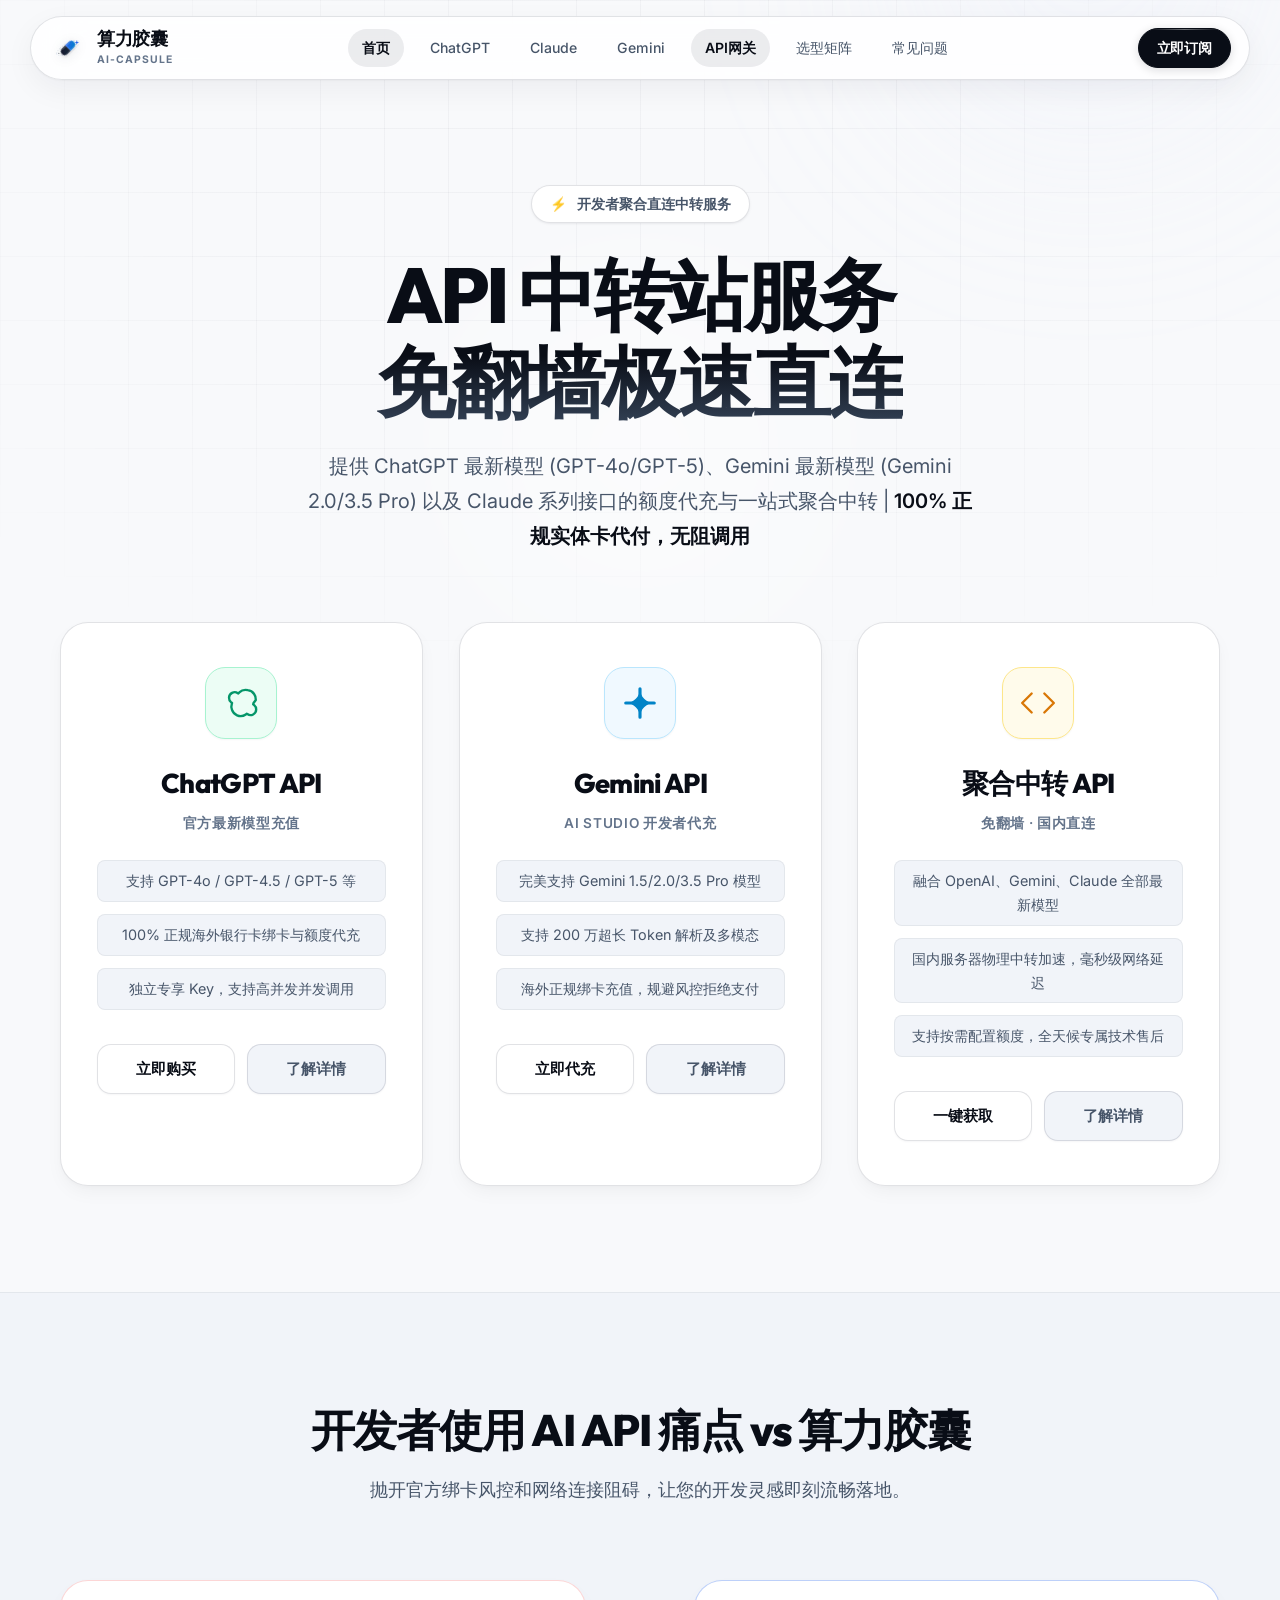
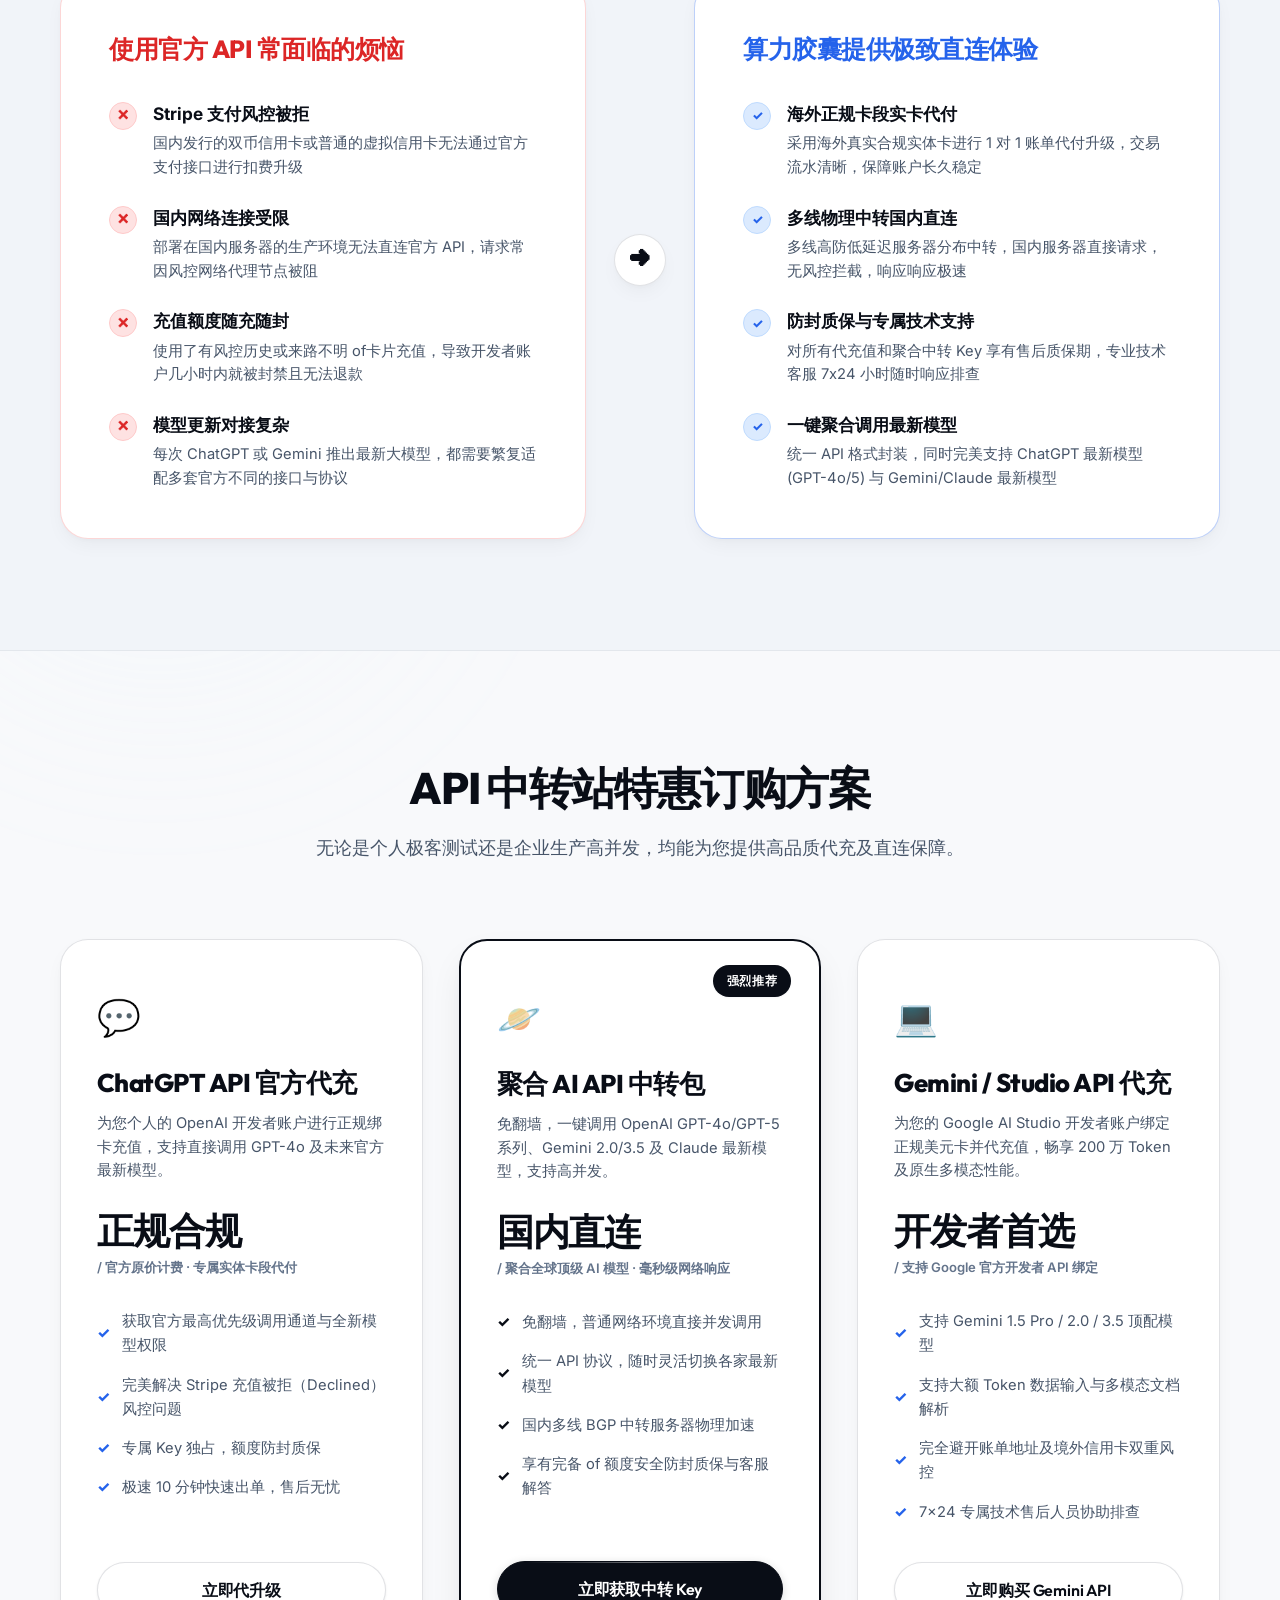
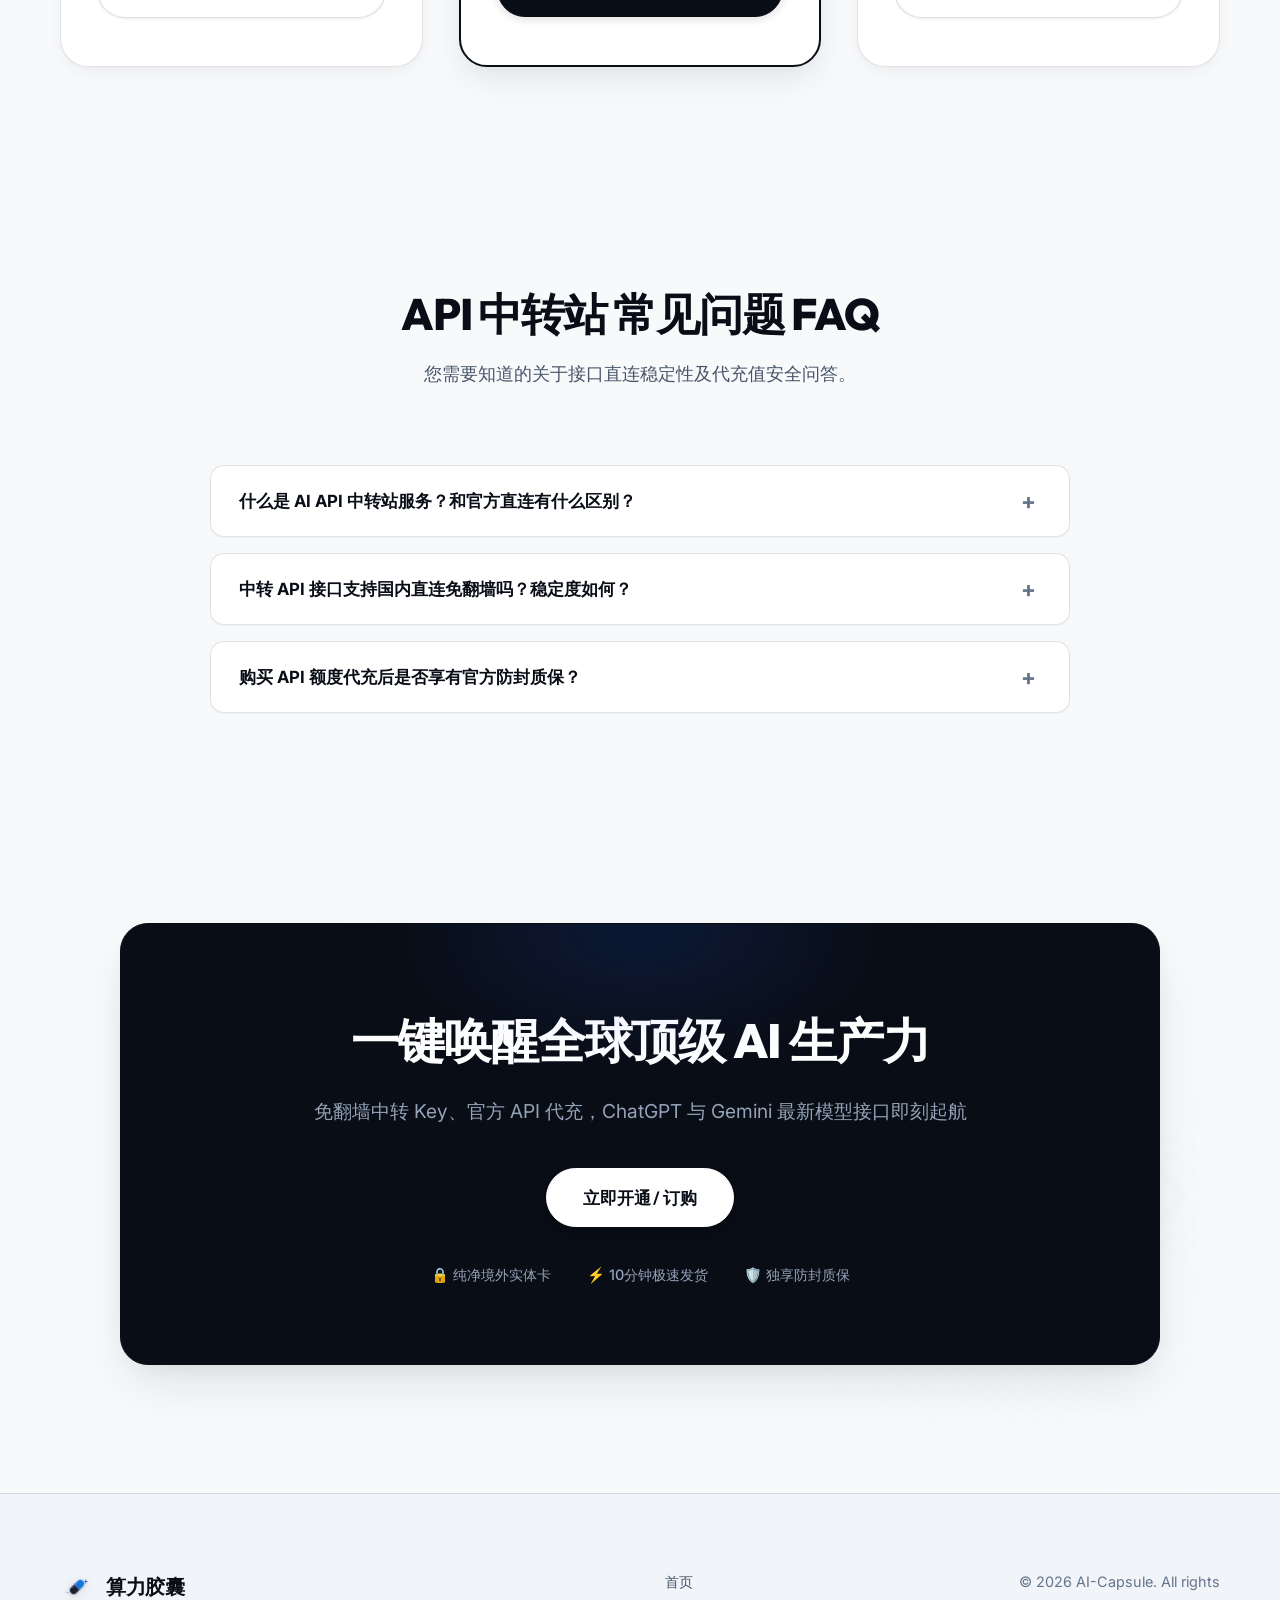
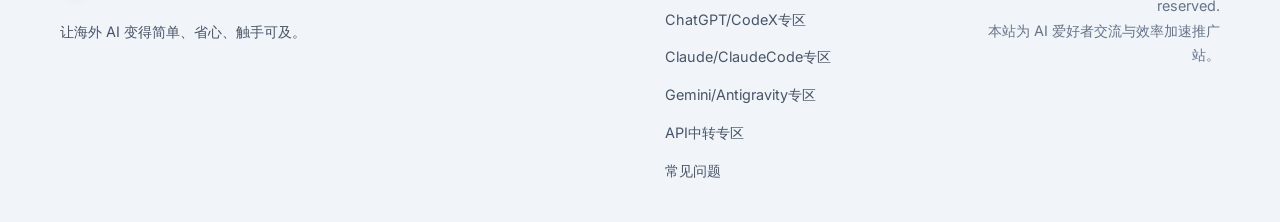
==== commit 439094ba: "feat: add core design system stylesheet and visual components across HTML files" ====
--- a/api-relay.html
+++ b/api-relay.html
@@ -140,22 +140,23 @@
   <div class="bg-glow bg-glow-2"></div>
   <div class="bg-glow bg-glow-3"></div>
 
-  <!-- 顶部导航栏 -->
+  <!-- 顶部导航栏 (悬浮灵动胶囊导航) -->
   <header class="header">
-    <div class="container header-container">
+    <div class="header-container">
       <a href="index.html" class="logo">
         <img src="images/logo.svg" alt="算力胶囊 Logo" class="logo-img">
         <div class="logo-text">
           <span class="logo-title">算力胶囊</span>
-          <span class="logo-subtitle">海外 AI 轻松用</span>
+          <span class="logo-subtitle">AI-CAPSULE</span>
         </div>
       </a>
       <nav class="nav-menu">
         <a href="index.html#hero" class="nav-link">首页</a>
-        <a href="chatgpt-codex.html" class="nav-link">ChatGPT/CodeX专区</a>
-        <a href="claude-claudecode.html" class="nav-link">Claude/ClaudeCode专区</a>
-        <a href="gemini-antigravity.html" class="nav-link">Gemini/Antigravity专区</a>
-        <a href="api-relay.html" class="nav-link active">API中转专区</a>
+        <a href="chatgpt-codex.html" class="nav-link">ChatGPT</a>
+        <a href="claude-claudecode.html" class="nav-link">Claude</a>
+        <a href="gemini-antigravity.html" class="nav-link">Gemini</a>
+        <a href="api-relay.html" class="nav-link active">API网关</a>
+        <a href="index.html#matrix" class="nav-link">选型矩阵</a>
         <a href="index.html#faq" class="nav-link">常见问题</a>
       </nav>
       <div class="header-actions">
@@ -207,11 +208,11 @@
               <span>100% 正规海外银行卡绑卡与额度代充</span>
               <span>独立专享 Key，支持高并发并发调用</span>
             </div>
-            <div style="display: flex; gap: 12px; width: 100%; margin-top: auto;">
-              <a href="https://pay.ldxp.cn/shop/CapAI" target="_blank" rel="noopener noreferrer" class="model-btn" style="flex: 1; margin-top: 0; padding: 12px 10px;" title="立即购买与充值 ChatGPT 官方 API 额度">
+            <div class="model-btn-group">
+              <a href="https://pay.ldxp.cn/shop/CapAI" target="_blank" rel="noopener noreferrer" class="model-btn" title="立即购买与充值 ChatGPT 官方 API 额度">
                 <span>立即购买</span>
               </a>
-              <a href="chatgpt-api.html" class="model-btn" style="flex: 1; margin-top: 0; padding: 12px 10px; background: rgba(255, 255, 255, 0.03); border: 1px solid var(--border-color); color: var(--text-muted);" title="查看 ChatGPT API 专属中转服务详情" onmouseover="this.style.background='#fff'; this.style.color='var(--bg-color)'" onmouseout="this.style.background='rgba(255, 255, 255, 0.03)'; this.style.color='var(--text-muted)'">
+              <a href="chatgpt-api.html" class="model-btn model-btn-secondary" title="查看 ChatGPT API 专属中转服务详情">
                 <span>了解详情</span>
               </a>
             </div>
@@ -235,11 +236,11 @@
               <span>支持 200 万超长 Token 解析及多模态</span>
               <span>海外正规绑卡充值，规避风控拒绝支付</span>
             </div>
-            <div style="display: flex; gap: 12px; width: 100%; margin-top: auto;">
-              <a href="https://pay.ldxp.cn/shop/CapAI" target="_blank" rel="noopener noreferrer" class="model-btn" style="flex: 1; margin-top: 0; padding: 12px 10px;" title="立即代充值 Google Gemini / AI Studio 开发者 API">
+            <div class="model-btn-group">
+              <a href="https://pay.ldxp.cn/shop/CapAI" target="_blank" rel="noopener noreferrer" class="model-btn" title="立即代充值 Google Gemini / AI Studio 开发者 API">
                 <span>立即代充</span>
               </a>
-              <a href="gemini-api.html" class="model-btn" style="flex: 1; margin-top: 0; padding: 12px 10px; background: rgba(255, 255, 255, 0.03); border: 1px solid var(--border-color); color: var(--text-muted);" title="查看 Gemini API 专属中转服务详情" onmouseover="this.style.background='#fff'; this.style.color='var(--bg-color)'" onmouseout="this.style.background='rgba(255, 255, 255, 0.03)'; this.style.color='var(--text-muted)'">
+              <a href="gemini-api.html" class="model-btn model-btn-secondary" title="查看 Gemini API 专属中转服务详情">
                 <span>了解详情</span>
               </a>
             </div>
@@ -263,11 +264,11 @@
               <span>国内服务器物理中转加速，毫秒级网络延迟</span>
               <span>支持按需配置额度，全天候专属技术售后</span>
             </div>
-            <div style="display: flex; gap: 12px; width: 100%; margin-top: auto;">
-              <a href="https://pay.ldxp.cn/shop/CapAI" target="_blank" rel="noopener noreferrer" class="model-btn" style="flex: 1; margin-top: 0; padding: 12px 10px;" title="立即购买聚合 API 中转免翻墙直连中转额度包">
+            <div class="model-btn-group">
+              <a href="https://pay.ldxp.cn/shop/CapAI" target="_blank" rel="noopener noreferrer" class="model-btn" title="立即购买聚合 API 中转免翻墙直连中转额度包">
                 <span>一键获取</span>
               </a>
-              <a href="claude-api.html" class="model-btn" style="flex: 1; margin-top: 0; padding: 12px 10px; background: rgba(255, 255, 255, 0.03); border: 1px solid var(--border-color); color: var(--text-muted);" title="查看 Claude API 及聚合中转服务详情" onmouseover="this.style.background='#fff'; this.style.color='var(--bg-color)'" onmouseout="this.style.background='rgba(255, 255, 255, 0.03)'; this.style.color='var(--text-muted)'">
+              <a href="claude-api.html" class="model-btn model-btn-secondary" title="查看 Claude API 及聚合中转服务详情">
                 <span>了解详情</span>
               </a>
             </div>
--- a/css/style.css
+++ b/css/style.css
@@ -1,52 +1,64 @@
 /* ==========================================================================
    算力胶囊 - AI-Capsule 核心设计系统与获奖级视觉样式表
    Design Standard: Awwwards / FWA / Webby Winner Caliber
-   Visual Theme: Deep Cyber-Luxury & Spatial Glassmorphism
+   Visual Theme: Architectural Editorial Light & Swiss Precision Luxury
    ========================================================================== */
 
 /* --------------------------------------------------------------------------
-   1. 设计系统令牌与核心变量 (Tokens & Design Variables)
+   1. 设计系统令牌与核心变量 (Tokens & Light Design System)
    -------------------------------------------------------------------------- */
 :root {
-  /* 深度暗黑画布 */
-  --bg-deep: #030509;
-  --bg-canvas: #060911;
-  --bg-surface: rgba(13, 20, 36, 0.65);
-  --bg-surface-elevated: rgba(18, 28, 51, 0.85);
-  --bg-card: rgba(13, 22, 40, 0.55);
-  --bg-card-hover: rgba(20, 33, 61, 0.75);
-
-  /* 文字排版色彩 */
-  --text-primary: #f8fafc;
-  --text-secondary: #94a3b8;
+  /* 顶级浅色建筑级基底画布 */
+  --bg-deep: #f8f9fb;
+  --bg-canvas: #f8f9fb;
+  --bg-surface: #ffffff;
+  --bg-surface-elevated: #ffffff;
+  --bg-card: #ffffff;
+  --bg-card-hover: #ffffff;
+  --bg-subtle: #f1f4f9;
+  --bg-muted: #e2e8f0;
+
+  /* 文字排版色彩 - 极致清晰度与层次 */
+  --text-primary: #090d16;
+  --text-secondary: #475569;
   --text-muted: #64748b;
-  --text-dark: #475569;
-
-  /* 品牌核心科幻光谱配色 */
-  --primary-purple: #8b5cf6;
-  --primary-glow: rgba(139, 92, 246, 0.45);
-  --primary-glow-soft: rgba(139, 92, 246, 0.15);
-
-  --accent-cyan: #06b6d4;
-  --accent-glow: rgba(6, 182, 212, 0.45);
-  --accent-glow-soft: rgba(6, 182, 212, 0.15);
-
-  --capsule-pink: #ec4899;
-  --pink-glow: rgba(236, 72, 153, 0.45);
-
-  /* AI 专属特征色 */
-  --chatgpt-emerald: #10b981;
-  --chatgpt-glow: rgba(16, 185, 129, 0.4);
-  --claude-amber: #f97316;
-  --claude-glow: rgba(249, 115, 22, 0.4);
-  --gemini-azure: #38bdf8;
-  --gemini-glow: rgba(56, 189, 248, 0.4);
-
-  /* 精密边框与次表面光泽 */
-  --border-subtle: rgba(255, 255, 255, 0.07);
-  --border-medium: rgba(255, 255, 255, 0.14);
-  --border-highlight: rgba(255, 255, 255, 0.28);
-  --border-glow-purple: rgba(139, 92, 246, 0.35);
+  --text-dark: #94a3b8;
+  --text-inverse: #ffffff;
+
+  /* 高奢品牌色系（去除浮夸荧光霓虹，转为沉稳曜石墨黑与极简工程蓝） */
+  --brand-primary: #090d16;
+  --brand-primary-hover: #1e293b;
+  --brand-accent: #2563eb;
+  --brand-accent-hover: #1d4ed8;
+  --brand-accent-subtle: rgba(37, 99, 235, 0.08);
+
+  /* AI 专属特征品牌点缀（高质感克制色系） */
+  --chatgpt-emerald: #059669;
+  --chatgpt-bg: #ecfdf5;
+  --chatgpt-border: #a7f3d0;
+  
+  --claude-amber: #d97706;
+  --claude-bg: #fffbeb;
+  --claude-border: #fde68a;
+
+  --gemini-azure: #0284c7;
+  --gemini-bg: #f0f9ff;
+  --gemini-border: #bae6fd;
+
+  /* 微米级建筑精密边框与光影 */
+  --border-subtle: rgba(15, 23, 42, 0.06);
+  --border-medium: rgba(15, 23, 42, 0.12);
+  --border-highlight: rgba(15, 23, 42, 0.22);
+  --border-active: rgba(15, 23, 42, 0.35);
+
+  /* 极致高奢分层漫反射阴影 (Ambient Architectural Shadows) */
+  --shadow-xs: 0 1px 2px rgba(15, 23, 42, 0.04);
+  --shadow-sm: 0 1px 3px rgba(15, 23, 42, 0.05), 0 1px 2px rgba(15, 23, 42, 0.03);
+  --shadow-card: 0 2px 8px -2px rgba(15, 23, 42, 0.04), 0 8px 20px -4px rgba(15, 23, 42, 0.05);
+  --shadow-card-hover: 0 16px 36px -6px rgba(15, 23, 42, 0.09), 0 6px 16px -2px rgba(15, 23, 42, 0.04);
+  --shadow-elevated: 0 24px 54px -12px rgba(15, 23, 42, 0.12), 0 8px 24px -4px rgba(15, 23, 42, 0.05);
+  --shadow-button: 0 2px 10px rgba(9, 13, 22, 0.14);
+  --shadow-button-hover: 0 8px 24px rgba(9, 13, 22, 0.22);
 
   /* 字体族 */
   --font-display: 'Outfit', -apple-system, BlinkMacSystemFont, 'Segoe UI', Roboto, sans-serif;
@@ -59,13 +71,13 @@
   --ease-out-fast: cubic-bezier(0.25, 0.8, 0.25, 1);
   --trans-fast: 0.2s var(--ease-out-fast);
   --trans-medium: 0.35s var(--spring-smooth);
-  --trans-slow: 0.6s var(--spring-smooth);
+  --trans-slow: 0.65s var(--spring-smooth);
 
   /* 空间与圆角 */
   --radius-sm: 8px;
   --radius-md: 14px;
-  --radius-lg: 22px;
-  --radius-xl: 30px;
+  --radius-lg: 20px;
+  --radius-xl: 28px;
   --radius-pill: 9999px;
 
   /* 探照灯坐标变量（由 JS 动态写入） */
@@ -74,7 +86,7 @@
 }
 
 /* --------------------------------------------------------------------------
-   2. 现代基础重置与无障碍 (Reset & Base)
+   2. 现代基础重置与排版规范 (Reset & Base)
    -------------------------------------------------------------------------- */
 *, *::before, *::after {
   box-sizing: border-box;
@@ -87,7 +99,7 @@
   background-color: var(--bg-deep);
   color: var(--text-primary);
   scroll-behavior: smooth;
-  line-height: 1.6;
+  line-height: 1.65;
   text-rendering: optimizeLegibility;
   -webkit-font-smoothing: antialiased;
   -moz-osx-font-smoothing: grayscale;
@@ -97,32 +109,29 @@
   overflow-x: hidden;
   position: relative;
   min-height: 100vh;
-  background: 
-    radial-gradient(ellipse 80% 50% at 50% -20%, rgba(120, 119, 198, 0.15), transparent 80%),
-    radial-gradient(circle at 100% 60%, rgba(6, 182, 212, 0.08), transparent 50%),
-    radial-gradient(circle at 0% 80%, rgba(236, 72, 153, 0.06), transparent 50%),
-    var(--bg-deep);
-}
-
-/* 优雅的自定义极光滚动条 */
+  background-color: var(--bg-deep);
+  color: var(--text-primary);
+}
+
+/* 高雅浅色滚动条 */
 ::-webkit-scrollbar {
-  width: 7px;
-  height: 7px;
+  width: 8px;
+  height: 8px;
 }
 ::-webkit-scrollbar-track {
   background: var(--bg-deep);
 }
 ::-webkit-scrollbar-thumb {
-  background: rgba(255, 255, 255, 0.12);
+  background: rgba(15, 23, 42, 0.16);
   border-radius: var(--radius-pill);
   transition: var(--trans-fast);
 }
 ::-webkit-scrollbar-thumb:hover {
-  background: linear-gradient(180deg, var(--accent-cyan), var(--primary-purple));
+  background: rgba(15, 23, 42, 0.35);
 }
 
 ::selection {
-  background: rgba(139, 92, 246, 0.35);
+  background: #090d16;
   color: #ffffff;
 }
 
@@ -144,192 +153,184 @@
 }
 
 /* --------------------------------------------------------------------------
-   3. 获奖级背景氛围与动态网格光效 (Atmosphere & Cyber Grid)
+   3. 浅色高奢背景氛围与瑞士微网格 (Atmosphere & Swiss Grid)
    -------------------------------------------------------------------------- */
-/* 微细几何网格背景，营造顶尖开发极客质感 */
+/* 微细几何工程网格背景 */
 .cyber-grid-overlay {
   position: fixed;
   inset: 0;
   background-image: 
-    linear-gradient(to right, rgba(255, 255, 255, 0.02) 1px, transparent 1px),
-    linear-gradient(to bottom, rgba(255, 255, 255, 0.02) 1px, transparent 1px);
+    linear-gradient(to right, rgba(15, 23, 42, 0.035) 1px, transparent 1px),
+    linear-gradient(to bottom, rgba(15, 23, 42, 0.035) 1px, transparent 1px);
   background-size: 64px 64px;
-  mask-image: radial-gradient(ellipse 70% 60% at 50% 30%, #000 30%, transparent 80%);
-  -webkit-mask-image: radial-gradient(ellipse 70% 60% at 50% 30%, #000 30%, transparent 80%);
+  mask-image: radial-gradient(ellipse 80% 65% at 50% 25%, #000 35%, transparent 85%);
+  -webkit-mask-image: radial-gradient(ellipse 80% 65% at 50% 25%, #000 35%, transparent 85%);
   pointer-events: none;
   z-index: 0;
 }
 
-/* 全局漫射跟随光晕（鼠标在屏幕移动时点亮背景） */
+/* 全局漫射跟随光斑（鼠标移动时产生自然温润的环境天光） */
 .cursor-ambient-spotlight {
   position: fixed;
   top: 0;
   left: 0;
-  width: 500px;
-  height: 500px;
+  width: 480px;
+  height: 480px;
   border-radius: 50%;
   pointer-events: none;
-  background: radial-gradient(circle, rgba(139, 92, 246, 0.08) 0%, rgba(6, 182, 212, 0.03) 40%, transparent 70%);
+  background: radial-gradient(circle, rgba(255, 255, 255, 0.95) 0%, rgba(240, 244, 250, 0.45) 45%, transparent 75%);
   transform: translate(-50%, -50%);
-  filter: blur(40px);
+  filter: blur(36px);
   z-index: 0;
-  transition: opacity 0.5s ease;
-  mix-blend-mode: screen;
-}
-
-/* 浮动流动光晕球 */
+  transition: opacity 0.4s ease;
+  mix-blend-mode: soft-light;
+}
+
+/* 极淡环境色晕（彻底去除深暗与俗气彩色霓虹，只保留极柔和的冷白/天青空间层次） */
 .bg-glow {
   position: absolute;
   border-radius: 50%;
-  filter: blur(140px);
+  filter: blur(120px);
   pointer-events: none;
   z-index: 0;
-  opacity: 0.22;
-  mix-blend-mode: screen;
+  opacity: 0.45;
   will-change: transform;
 }
 
 .bg-glow-1 {
-  top: -8%;
+  top: -6%;
   right: -5%;
-  width: clamp(350px, 45vw, 750px);
-  height: clamp(350px, 45vw, 750px);
-  background: radial-gradient(circle, var(--primary-purple) 0%, rgba(139, 92, 246, 0) 70%);
-  animation: float-aurora-1 22s infinite alternate ease-in-out;
+  width: clamp(350px, 40vw, 700px);
+  height: clamp(350px, 40vw, 700px);
+  background: radial-gradient(circle, rgba(224, 231, 255, 0.6) 0%, rgba(248, 250, 252, 0) 70%);
+  animation: float-aurora-1 25s infinite alternate ease-in-out;
 }
 
 .bg-glow-2 {
-  top: 32%;
-  left: -12%;
-  width: clamp(380px, 50vw, 800px);
-  height: clamp(380px, 50vw, 800px);
-  background: radial-gradient(circle, var(--accent-cyan) 0%, rgba(6, 182, 212, 0) 70%);
-  animation: float-aurora-2 26s infinite alternate-reverse ease-in-out;
+  top: 35%;
+  left: -10%;
+  width: clamp(360px, 45vw, 750px);
+  height: clamp(360px, 45vw, 750px);
+  background: radial-gradient(circle, rgba(224, 242, 254, 0.55) 0%, rgba(248, 250, 252, 0) 70%);
+  animation: float-aurora-2 28s infinite alternate-reverse ease-in-out;
 }
 
 .bg-glow-3 {
   bottom: 8%;
   right: -8%;
-  width: clamp(320px, 40vw, 700px);
-  height: clamp(320px, 40vw, 700px);
-  background: radial-gradient(circle, var(--capsule-pink) 0%, rgba(236, 72, 153, 0) 70%);
-  animation: float-aurora-3 20s infinite alternate ease-in-out;
+  width: clamp(300px, 35vw, 600px);
+  height: clamp(300px, 35vw, 600px);
+  background: radial-gradient(circle, rgba(241, 245, 249, 0.7) 0%, rgba(248, 250, 252, 0) 70%);
+  animation: float-aurora-3 22s infinite alternate ease-in-out;
 }
 
 @keyframes float-aurora-1 {
   0% { transform: translate3d(0, 0, 0) scale(1); }
-  50% { transform: translate3d(60px, 40px, 0) scale(1.12); }
-  100% { transform: translate3d(-40px, -50px, 0) scale(0.92); }
+  50% { transform: translate3d(40px, 30px, 0) scale(1.08); }
+  100% { transform: translate3d(-30px, -40px, 0) scale(0.95); }
 }
 
 @keyframes float-aurora-2 {
   0% { transform: translate3d(0, 0, 0) scale(0.95); }
-  50% { transform: translate3d(-50px, 60px, 0) scale(1.08); }
-  100% { transform: translate3d(40px, -40px, 0) scale(1); }
+  50% { transform: translate3d(-40px, 40px, 0) scale(1.05); }
+  100% { transform: translate3d(30px, -30px, 0) scale(1); }
 }
 
 @keyframes float-aurora-3 {
-  0% { transform: translate3d(0, 0, 0) scale(1.05); }
-  50% { transform: translate3d(50px, -40px, 0) scale(0.95); }
-  100% { transform: translate3d(-30px, 50px, 0) scale(1.1); }
-}
-
-/* 顶部阅读进度指示器 (Scroll Progress Bar) */
+  0% { transform: translate3d(0, 0, 0) scale(1.04); }
+  50% { transform: translate3d(30px, -30px, 0) scale(0.96); }
+  100% { transform: translate3d(-20px, 30px, 0) scale(1.08); }
+}
+
+/* 顶部阅读进度指示器 */
 .scroll-progress-bar {
   position: fixed;
   top: 0;
   left: 0;
   width: 0%;
   height: 2.5px;
-  background: linear-gradient(90deg, var(--accent-cyan), var(--primary-purple), var(--capsule-pink));
-  box-shadow: 0 0 10px rgba(139, 92, 246, 0.7);
-  z-index: 1000;
+  background: var(--brand-primary);
+  z-index: 1100;
   transition: width 0.08s linear;
   pointer-events: none;
 }
 
 /* --------------------------------------------------------------------------
-   4. 容器与流式排版系统 (Typography & Layout Grid)
+   4. 容器与流式排版系统 (Typography & Swiss Layout Grid)
    -------------------------------------------------------------------------- */
 .container {
   width: 100%;
   max-width: 1240px;
   margin: 0 auto;
-  padding: 0 clamp(18px, 4vw, 36px);
+  padding: 0 clamp(20px, 4.5vw, 40px);
   position: relative;
   z-index: 1;
 }
 
-/* 流式标题与文字梯度 */
+/* 流式主标题：厚重、自信、瑞士国际主义风格 */
 .hero-title {
   font-family: var(--font-display);
-  font-size: clamp(2.4rem, 6.5vw, 4.75rem);
+  font-size: clamp(2.5rem, 6.2vw, 4.85rem);
   font-weight: 800;
   line-height: 1.12;
-  letter-spacing: -0.035em;
+  letter-spacing: -0.038em;
   margin-bottom: 24px;
+  color: var(--text-primary);
 }
 
 .section-header {
   text-align: center;
-  margin-bottom: clamp(48px, 8vw, 76px);
-  position: relative;
-}
-
+  margin-bottom: clamp(48px, 7vw, 76px);
+  position: relative;
+}
+
+/* 现代极简药丸微标 (Architectural Pill Tag) */
 .section-tag {
   display: inline-flex;
   align-items: center;
   gap: 8px;
-  padding: 6px 16px;
-  background: rgba(139, 92, 246, 0.08);
-  border: 1px solid rgba(139, 92, 246, 0.22);
+  padding: 7px 18px;
+  background: #ffffff;
+  border: 1px solid var(--border-medium);
   border-radius: var(--radius-pill);
   font-size: 0.8rem;
-  font-weight: 600;
-  letter-spacing: 0.08em;
+  font-weight: 700;
+  letter-spacing: 0.06em;
   text-transform: uppercase;
-  color: #c4b5fd;
+  color: var(--text-secondary);
   margin-bottom: 18px;
-  box-shadow: 0 0 16px rgba(139, 92, 246, 0.12);
+  box-shadow: var(--shadow-xs);
 }
 
 .section-title {
   font-family: var(--font-display);
-  font-size: clamp(1.85rem, 4.2vw, 2.75rem);
+  font-size: clamp(1.9rem, 4vw, 2.75rem);
   font-weight: 800;
   line-height: 1.22;
-  letter-spacing: -0.025em;
+  letter-spacing: -0.028em;
   margin-bottom: 16px;
   color: var(--text-primary);
 }
 
 .section-desc {
-  font-size: clamp(0.95rem, 1.8vw, 1.15rem);
+  font-size: clamp(0.98rem, 1.8vw, 1.15rem);
   color: var(--text-secondary);
   max-width: 660px;
   margin: 0 auto;
-  line-height: 1.7;
-}
-
-/* 顶级渐变文本效果（动态光晕滑移） */
+  line-height: 1.75;
+}
+
+/* 高奢石墨微渐变文本（告别廉价彩色渐变，呈现高精矿物墨色） */
 .gradient-text {
-  background: linear-gradient(135deg, #ffffff 0%, #b4c6ef 30%, var(--accent-cyan) 65%, var(--primary-purple) 100%);
+  background: linear-gradient(180deg, #090d16 20%, #334155 100%);
   -webkit-background-clip: text;
   -webkit-text-fill-color: transparent;
   background-clip: text;
   display: inline-block;
-  background-size: 200% auto;
-  animation: shine-gradient 10s ease infinite;
-}
-
-@keyframes shine-gradient {
-  0% { background-position: 0% 50%; }
-  50% { background-position: 100% 50%; }
-  100% { background-position: 0% 50%; }
 }
 
 /* --------------------------------------------------------------------------
-   5. 顶级微交互按钮与控制系统 (Buttons & Controls)
+   5. 顶级微交互按钮与控制系统 (Obsidian & Ceramic Controls)
    -------------------------------------------------------------------------- */
 .btn {
   display: inline-flex;
@@ -338,36 +339,38 @@
   gap: 10px;
   font-family: var(--font-display);
   font-weight: 600;
-  border-radius: var(--radius-md);
-  transition: var(--trans-medium);
+  border-radius: var(--radius-pill);
+  transition: all var(--trans-medium);
   cursor: pointer;
   position: relative;
   overflow: hidden;
   user-select: none;
   text-decoration: none;
   z-index: 1;
-  letter-spacing: 0.01em;
-}
-
-/* 极光主按钮（带物理微光掠影与深邃次表面反射） */
+  letter-spacing: -0.01em;
+}
+
+/* 曜石黑主按钮 (Solid Obsidian Luxury Button) */
 .btn-primary {
-  background: linear-gradient(135deg, #7c3aed 0%, #a855f7 50%, #ec4899 100%);
+  background: var(--brand-primary);
   color: #ffffff;
-  border: 1px solid rgba(255, 255, 255, 0.22);
-  box-shadow: 0 4px 20px rgba(124, 58, 237, 0.42), 0 0 0 1px rgba(255, 255, 255, 0.1) inset;
-}
-
+  border: 1px solid var(--brand-primary);
+  box-shadow: var(--shadow-button);
+}
+
+/* 顶部极细微米高光条 */
 .btn-primary::before {
   content: '';
   position: absolute;
-  inset: 0;
-  background: linear-gradient(135deg, #06b6d4 0%, #8b5cf6 60%, #d946ef 100%);
-  opacity: 0;
-  transition: opacity var(--trans-medium);
-  z-index: -1;
-}
-
-/* 掠光光效 (Shimmer sweep) */
+  top: 0;
+  left: 10%;
+  right: 10%;
+  height: 1px;
+  background: linear-gradient(90deg, transparent, rgba(255, 255, 255, 0.4), transparent);
+  pointer-events: none;
+}
+
+/* 白光优雅微掠影 */
 .btn-primary::after {
   content: '';
   position: absolute;
@@ -375,7 +378,7 @@
   left: -60%;
   width: 40%;
   height: 200%;
-  background: linear-gradient(90deg, transparent, rgba(255, 255, 255, 0.4), transparent);
+  background: linear-gradient(90deg, transparent, rgba(255, 255, 255, 0.25), transparent);
   transform: rotate(25deg);
   opacity: 0;
   transition: none;
@@ -383,13 +386,10 @@
 }
 
 .btn-primary:hover {
-  transform: translateY(-2px) scale(1.02);
-  box-shadow: 0 8px 30px rgba(139, 92, 246, 0.6), 0 0 40px rgba(236, 72, 153, 0.35);
-  border-color: rgba(255, 255, 255, 0.4);
-}
-
-.btn-primary:hover::before {
-  opacity: 1;
+  background: var(--brand-primary-hover);
+  color: #ffffff;
+  transform: translateY(-2px);
+  box-shadow: var(--shadow-button-hover);
 }
 
 .btn-primary:hover::after {
@@ -402,62 +402,43 @@
   transform: translateY(0) scale(0.98);
 }
 
-/* 次级玻璃按钮 */
+/* 纯白陶瓷次级按钮 (Ceramic White Secondary Button) */
 .btn-secondary {
-  background: rgba(255, 255, 255, 0.04);
-  color: #ffffff;
+  background: #ffffff;
+  color: var(--text-primary);
   border: 1px solid var(--border-medium);
-  backdrop-filter: blur(16px);
-  -webkit-backdrop-filter: blur(16px);
+  box-shadow: var(--shadow-sm);
 }
 
 .btn-secondary:hover {
-  background: rgba(255, 255, 255, 0.09);
+  background: #ffffff;
+  color: var(--text-primary);
   border-color: var(--border-highlight);
   transform: translateY(-2px);
-  box-shadow: 0 6px 20px rgba(0, 0, 0, 0.35);
+  box-shadow: var(--shadow-card);
 }
 
 .btn-secondary:active {
   transform: translateY(0);
 }
 
-/* 霓虹发光边框胶囊按钮 */
+/* 浅色精致微边框胶囊 */
 .btn-glow-border {
   position: relative;
-  background: rgba(13, 20, 36, 0.85);
-  backdrop-filter: blur(12px);
-}
-
-.btn-glow-border::after {
-  content: '';
-  position: absolute;
-  inset: -1px;
-  border-radius: inherit;
-  background: linear-gradient(135deg, var(--accent-cyan), var(--primary-purple), var(--capsule-pink));
-  z-index: -2;
-  opacity: 0.65;
-  transition: var(--trans-medium);
-}
-
-.btn-glow-border:hover::after {
-  opacity: 1;
-  filter: blur(5px);
 }
 
 /* 尺寸预设 */
 .btn-sm {
-  padding: 8px 18px;
-  font-size: 0.875rem;
+  padding: 8px 20px;
+  font-size: 0.88rem;
 }
 .btn-md {
   padding: 12px 28px;
-  font-size: 0.95rem;
+  font-size: 0.96rem;
 }
 .btn-lg {
-  padding: 16px 38px;
-  font-size: 1.1rem;
-  border-radius: var(--radius-lg);
+  padding: 15px 36px;
+  font-size: 1.05rem;
 }
 .btn-full {
   width: 100%;
@@ -465,27 +446,35 @@
 }
 
 /* --------------------------------------------------------------------------
-   6. 殿堂级 Header 导航栏 (Header & Dynamic Island Nav)
+   6. 殿堂级 Header 导航栏 (Awwwards Floating Frosted Ceramic Island)
    -------------------------------------------------------------------------- */
 .header {
   position: fixed;
-  top: 0;
-  left: 0;
-  right: 0;
-  height: 84px;
-  background: rgba(3, 5, 9, 0.6);
-  backdrop-filter: blur(20px) saturate(190%);
-  -webkit-backdrop-filter: blur(20px) saturate(190%);
-  border-bottom: 1px solid var(--border-subtle);
-  z-index: 100;
-  transition: height var(--trans-medium), background var(--trans-medium), box-shadow var(--trans-medium);
+  top: 16px;
+  left: 50%;
+  transform: translateX(-50%);
+  width: min(1220px, calc(100% - 32px));
+  height: 64px;
+  background: rgba(255, 255, 255, 0.85);
+  backdrop-filter: blur(24px) saturate(180%);
+  -webkit-backdrop-filter: blur(24px) saturate(180%);
+  border: 1px solid var(--border-medium);
+  border-radius: var(--radius-pill);
+  box-shadow: 
+    0 10px 30px rgba(15, 23, 42, 0.05),
+    0 1px 2px rgba(15, 23, 42, 0.04);
+  z-index: 1000;
+  transition: all var(--trans-medium);
 }
 
 .header.scrolled {
-  height: 70px;
-  background: rgba(3, 5, 9, 0.88);
-  border-bottom: 1px solid rgba(255, 255, 255, 0.1);
-  box-shadow: 0 16px 40px rgba(0, 0, 0, 0.5);
+  top: 10px;
+  height: 58px;
+  background: rgba(255, 255, 255, 0.94);
+  border-color: var(--border-highlight);
+  box-shadow: 
+    0 16px 36px rgba(15, 23, 42, 0.08),
+    0 1px 3px rgba(15, 23, 42, 0.04);
 }
 
 .header-container {
@@ -493,101 +482,116 @@
   align-items: center;
   justify-content: space-between;
   height: 100%;
+  padding: 0 18px 0 20px;
+  width: 100%;
+  max-width: 100%;
 }
 
 .logo {
   display: flex;
   align-items: center;
-  gap: 14px;
-  position: relative;
+  gap: 12px;
+  position: relative;
+  white-space: nowrap;
+  flex-shrink: 0;
+  text-decoration: none;
 }
 
 .logo-img {
-  width: 44px;
-  height: 44px;
-  filter: drop-shadow(0 0 12px var(--accent-glow));
+  width: 34px;
+  height: 34px;
+  filter: drop-shadow(0 2px 6px rgba(15, 23, 42, 0.12));
   transition: transform 0.5s var(--spring-bounce);
+  flex-shrink: 0;
 }
 
 .logo:hover .logo-img {
-  transform: rotate(-12deg) scale(1.1);
-  filter: drop-shadow(0 0 18px var(--primary-glow));
+  transform: rotate(-10deg) scale(1.08);
 }
 
 .logo-text {
   display: flex;
   flex-direction: column;
+  white-space: nowrap;
 }
 
 .logo-title {
   font-family: var(--font-display);
-  font-size: 1.25rem;
+  font-size: 1.15rem;
   font-weight: 800;
-  letter-spacing: -0.02em;
-  background: linear-gradient(135deg, #ffffff 30%, #cbd5e1 100%);
-  -webkit-background-clip: text;
-  -webkit-text-fill-color: transparent;
+  letter-spacing: -0.025em;
+  color: var(--text-primary);
+  line-height: 1.18;
+  white-space: nowrap;
 }
 
 .logo-subtitle {
-  font-size: 0.72rem;
-  color: var(--accent-cyan);
-  letter-spacing: 0.12em;
-  font-weight: 600;
+  font-size: 0.65rem;
+  color: var(--text-muted);
+  letter-spacing: 0.1em;
+  font-weight: 700;
   text-transform: uppercase;
-  margin-top: -2px;
+  margin-top: 1px;
+  white-space: nowrap;
 }
 
 /* 导航链接集 */
 .nav-menu {
   display: flex;
   align-items: center;
-  gap: 32px;
-  background: rgba(255, 255, 255, 0.025);
-  padding: 6px 18px;
-  border-radius: var(--radius-pill);
-  border: 1px solid rgba(255, 255, 255, 0.05);
+  gap: clamp(4px, 1vw, 12px);
+  background: none;
+  padding: 0;
+  border: none;
+  list-style: none;
+  white-space: nowrap;
 }
 
 .nav-link {
-  font-size: 0.92rem;
+  font-size: 0.88rem;
   font-weight: 500;
   color: var(--text-secondary);
   position: relative;
-  padding: 6px 4px;
-  transition: color var(--trans-fast);
-}
-
-.nav-link:hover, .nav-link.active {
-  color: #ffffff;
-}
-
-.nav-link::after {
-  content: '';
-  position: absolute;
-  bottom: 0;
-  left: 50%;
-  width: 0;
-  height: 2px;
-  background: linear-gradient(90deg, var(--accent-cyan), var(--primary-purple));
-  transition: all var(--trans-medium);
+  padding: 7px 14px;
   border-radius: var(--radius-pill);
-  transform: translateX(-50%);
-  box-shadow: 0 0 8px var(--accent-glow);
-}
-
-.nav-link:hover::after, .nav-link.active::after {
-  width: 80%;
+  transition: all var(--trans-fast);
+  white-space: nowrap;
+  text-decoration: none;
+  display: inline-block;
+}
+
+.nav-link:hover {
+  color: var(--text-primary);
+  background: rgba(15, 23, 42, 0.05);
+}
+
+.nav-link.active {
+  color: var(--text-primary);
+  background: rgba(15, 23, 42, 0.08);
+  font-weight: 600;
+}
+
+.header-actions {
+  white-space: nowrap;
+  flex-shrink: 0;
+}
+
+.header-actions .btn {
+  padding: 8px 18px;
+  font-size: 0.85rem;
+  border-radius: var(--radius-pill);
+  white-space: nowrap;
 }
 
 .mobile-nav-toggle {
   display: none;
   flex-direction: column;
   justify-content: space-between;
-  width: 28px;
-  height: 20px;
+  width: 26px;
+  height: 18px;
   z-index: 110;
   padding: 2px;
+  cursor: pointer;
 }
 
 .mobile-nav-toggle .bar {
@@ -599,11 +603,11 @@
 }
 
 /* --------------------------------------------------------------------------
-   7. Hero 首屏区域与 3D 悬浮卡片 (Hero Section & Spatial Cards)
+   7. Hero 首屏区域与 3D 白瓷空间卡片 (Hero Section & Spatial Cards)
    -------------------------------------------------------------------------- */
 .hero-section {
-  padding-top: clamp(140px, 18vw, 190px);
-  padding-bottom: clamp(60px, 10vw, 110px);
+  padding-top: clamp(140px, 17vw, 185px);
+  padding-bottom: clamp(60px, 9vw, 105px);
   position: relative;
 }
 
@@ -614,27 +618,26 @@
   text-align: center;
 }
 
-/* 顶部灵动呼吸微胶囊 (Live Capsule Beacon) */
+/* 实时在线状态微胶囊 (Live Capsule Beacon) */
 .badge-capsule {
   display: inline-flex;
   align-items: center;
   gap: 10px;
-  padding: 8px 20px;
-  background: rgba(255, 255, 255, 0.04);
+  padding: 7px 18px;
+  background: #ffffff;
   border: 1px solid var(--border-medium);
   border-radius: var(--radius-pill);
-  font-size: 0.88rem;
-  font-weight: 500;
-  color: #cbd5e1;
+  font-size: 0.85rem;
+  font-weight: 600;
+  color: var(--text-secondary);
   margin-bottom: 28px;
-  backdrop-filter: blur(12px);
-  box-shadow: 0 4px 20px rgba(0, 0, 0, 0.25);
+  box-shadow: var(--shadow-sm);
   transition: var(--trans-medium);
 }
 
 .badge-capsule:hover {
-  background: rgba(255, 255, 255, 0.08);
   border-color: var(--border-highlight);
+  box-shadow: var(--shadow-card);
   transform: translateY(-1px);
 }
 
@@ -646,6 +649,7 @@
   border-radius: 50%;
   position: relative;
   display: inline-block;
+  flex-shrink: 0;
 }
 
 .beacon-dot::after {
@@ -653,7 +657,7 @@
   position: absolute;
   inset: -4px;
   border-radius: 50%;
-  background-color: rgba(16, 185, 129, 0.6);
+  background-color: rgba(16, 185, 129, 0.45);
   animation: beacon-pulse 2s cubic-bezier(0, 0, 0.2, 1) infinite;
 }
 
@@ -663,15 +667,15 @@
 }
 
 .hero-desc {
-  font-size: clamp(1.05rem, 2.2vw, 1.3rem);
+  font-size: clamp(1.05rem, 2vw, 1.25rem);
   color: var(--text-secondary);
   max-width: 680px;
-  margin-bottom: clamp(44px, 7vw, 68px);
+  margin-bottom: clamp(44px, 6.5vw, 68px);
   line-height: 1.75;
 }
 
 .hero-desc strong {
-  color: #ffffff;
+  color: var(--text-primary);
   font-weight: 600;
 }
 
@@ -684,49 +688,33 @@
   perspective: 1200px;
 }
 
-/* 获奖级空间拟态卡片 (Spatial Luxury Card) */
+/* 获奖级空间拟态白瓷卡片 (Spatial Luxury Light Card) */
 .model-card {
   position: relative;
   background: var(--bg-card);
-  border: 1px solid var(--border-subtle);
+  border: 1px solid var(--border-medium);
   border-radius: var(--radius-xl);
   overflow: hidden;
-  backdrop-filter: blur(24px) saturate(180%);
-  -webkit-backdrop-filter: blur(24px) saturate(180%);
-  transition: border-color var(--trans-medium), box-shadow var(--trans-medium), background var(--trans-medium);
+  box-shadow: var(--shadow-card);
+  transition: border-color var(--trans-medium), box-shadow var(--trans-medium), transform var(--trans-medium);
   transform-style: preserve-3d;
   height: 100%;
   will-change: transform;
 }
 
-/* 卡片边缘极光双层描边 (Sub-pixel iridescent glow) */
-.model-card::before {
-  content: '';
-  position: absolute;
-  inset: 0;
-  border-radius: inherit;
-  padding: 1px;
-  background: linear-gradient(
-    135deg,
-    rgba(255, 255, 255, 0.16) 0%,
-    rgba(255, 255, 255, 0.02) 40%,
-    rgba(255, 255, 255, 0.08) 100%
-  );
-  -webkit-mask: linear-gradient(#fff 0 0) content-box, linear-gradient(#fff 0 0);
-  mask: linear-gradient(#fff 0 0) content-box, linear-gradient(#fff 0 0);
-  -webkit-mask-composite: xor;
-  mask-composite: exclude;
-  pointer-events: none;
-}
-
-/* 探照灯反射层 (Interactive Specular Spotlight) */
+.model-card:hover {
+  border-color: var(--border-highlight);
+  box-shadow: var(--shadow-card-hover);
+}
+
+/* 探照灯柔和镜面微反光 (Specular Spotlight) */
 .card-glow {
   position: absolute;
   inset: 0;
   pointer-events: none;
   background: radial-gradient(
-    circle 260px at var(--mouse-x, 50%) var(--mouse-y, 50%),
-    rgba(255, 255, 255, 0.12),
+    circle 280px at var(--mouse-x, 50%) var(--mouse-y, 50%),
+    rgba(241, 245, 249, 0.8),
     transparent 80%
   );
   z-index: 1;
@@ -739,63 +727,65 @@
 }
 
 .card-content {
-  padding: clamp(32px, 4vw, 48px) clamp(24px, 3vw, 36px);
+  padding: clamp(32px, 4vw, 44px) clamp(24px, 3vw, 36px);
   display: flex;
   flex-direction: column;
   align-items: center;
-  transform: translateZ(40px); /* 视差层次深度 */
+  transform: translateZ(30px);
   z-index: 2;
   position: relative;
 }
 
 .model-logo-wrapper {
-  width: 76px;
-  height: 76px;
+  width: 72px;
+  height: 72px;
   border-radius: 20px;
   display: flex;
   align-items: center;
   justify-content: center;
-  margin-bottom: 24px;
+  margin-bottom: 22px;
   position: relative;
   transition: transform 0.5s var(--spring-bounce);
+  box-shadow: var(--shadow-xs);
 }
 
 .model-logo {
-  width: 40px;
-  height: 40px;
+  width: 38px;
+  height: 38px;
   transition: transform 0.5s var(--spring-bounce);
 }
 
 .model-card:hover .model-logo-wrapper {
-  transform: scale(1.08) translateY(-4px);
+  transform: scale(1.08) translateY(-3px);
 }
 
 .model-card:hover .model-logo {
-  transform: scale(1.1) rotate(6deg);
+  transform: scale(1.06);
 }
 
 .model-name {
   font-family: var(--font-display);
-  font-size: 1.75rem;
+  font-size: 1.7rem;
   font-weight: 800;
   margin-bottom: 6px;
-  letter-spacing: -0.02em;
+  letter-spacing: -0.025em;
+  color: var(--text-primary);
 }
 
 .model-tier {
-  font-size: 0.88rem;
+  font-size: 0.85rem;
   font-weight: 600;
-  color: var(--text-secondary);
-  margin-bottom: 28px;
-  letter-spacing: 0.08em;
+  color: var(--text-muted);
+  margin-bottom: 26px;
+  letter-spacing: 0.05em;
   text-transform: uppercase;
 }
 
 .model-features {
   display: flex;
   flex-direction: column;
-  gap: 14px;
-  margin-bottom: 36px;
+  gap: 12px;
+  margin-bottom: 34px;
   width: 100%;
 }
 
@@ -803,22 +793,23 @@
   font-size: 0.9rem;
   color: var(--text-secondary);
   text-align: center;
-  padding: 6px 12px;
-  background: rgba(255, 255, 255, 0.02);
+  padding: 8px 14px;
+  background: var(--bg-subtle);
   border-radius: var(--radius-sm);
-  border: 1px solid rgba(255, 255, 255, 0.03);
+  border: 1px solid var(--border-subtle);
   transition: all var(--trans-fast);
 }
 
 .model-card:hover .model-features span {
-  background: rgba(255, 255, 255, 0.04);
-  color: #e2e8f0;
+  background: #ffffff;
+  border-color: var(--border-medium);
+  color: var(--text-primary);
 }
 
 .model-btn {
   width: 100%;
-  padding: 13px 22px;
-  background: rgba(255, 255, 255, 0.04);
+  padding: 12px 22px;
+  background: #ffffff;
   border: 1px solid var(--border-medium);
   border-radius: var(--radius-md);
   font-weight: 600;
@@ -827,8 +818,9 @@
   align-items: center;
   justify-content: center;
   gap: 10px;
-  transition: var(--trans-medium);
-  color: #ffffff;
+  transition: all var(--trans-medium);
+  color: var(--text-primary);
+  box-shadow: var(--shadow-xs);
 }
 
 .arrow-icon {
@@ -838,55 +830,78 @@
 }
 
 .model-btn:hover {
-  background: #ffffff;
-  color: var(--bg-deep);
+  background: var(--brand-primary);
+  color: #ffffff;
+  border-color: var(--brand-primary);
   transform: translateY(-2px);
-  box-shadow: 0 10px 24px rgba(255, 255, 255, 0.18);
-  border-color: #ffffff;
+  box-shadow: var(--shadow-button);
 }
 
 .model-btn:hover .arrow-icon {
   transform: translateX(5px);
 }
 
-/* 各模型个性化荧光主题强化 */
+.model-btn-group {
+  display: flex;
+  gap: 12px;
+  width: 100%;
+  margin-top: auto;
+}
+
+.model-btn-group .model-btn {
+  flex: 1;
+  margin-top: 0;
+  padding: 12px 10px;
+}
+
+.model-btn-secondary {
+  background: var(--bg-subtle);
+  border: 1px solid var(--border-medium);
+  color: var(--text-secondary);
+}
+
+.model-btn-secondary:hover {
+  background: var(--brand-primary);
+  color: #ffffff;
+  border-color: var(--brand-primary);
+  box-shadow: var(--shadow-button);
+}
+
+/* 各模型个性化浅色徽标与边界风格 */
 .card-chatgpt .model-logo-wrapper {
-  background: rgba(16, 185, 129, 0.12);
+  background: var(--chatgpt-bg);
   color: var(--chatgpt-emerald);
-  box-shadow: 0 0 24px rgba(16, 185, 129, 0.2);
+  border: 1px solid var(--chatgpt-border);
 }
 .card-chatgpt:hover {
-  border-color: rgba(16, 185, 129, 0.45);
-  box-shadow: 0 20px 50px rgba(16, 185, 129, 0.16);
+  border-color: rgba(5, 150, 105, 0.4);
 }
 
 .card-claude .model-logo-wrapper {
-  background: rgba(249, 115, 22, 0.12);
+  background: var(--claude-bg);
   color: var(--claude-amber);
-  box-shadow: 0 0 24px rgba(249, 115, 22, 0.2);
+  border: 1px solid var(--claude-border);
 }
 .card-claude:hover {
-  border-color: rgba(249, 115, 22, 0.45);
-  box-shadow: 0 20px 50px rgba(249, 115, 22, 0.16);
+  border-color: rgba(217, 119, 6, 0.4);
 }
 
 .card-gemini .model-logo-wrapper {
-  background: rgba(56, 189, 248, 0.12);
+  background: var(--gemini-bg);
   color: var(--gemini-azure);
-  box-shadow: 0 0 24px rgba(56, 189, 248, 0.2);
+  border: 1px solid var(--gemini-border);
 }
 .card-gemini:hover {
-  border-color: rgba(56, 189, 248, 0.45);
-  box-shadow: 0 20px 50px rgba(56, 189, 248, 0.16);
+  border-color: rgba(2, 132, 199, 0.4);
 }
 
 /* --------------------------------------------------------------------------
    8. 痛点与解决方案对比区 (Troubles & Solutions Contrast)
    -------------------------------------------------------------------------- */
 .troubles-section {
-  padding: clamp(70px, 10vw, 120px) 0;
-  position: relative;
-  background: linear-gradient(180deg, rgba(3, 5, 9, 0) 0%, rgba(8, 14, 28, 0.5) 50%, rgba(3, 5, 9, 0) 100%);
+  padding: clamp(70px, 9vw, 110px) 0;
+  position: relative;
+  background: #f1f4f9;
   border-top: 1px solid var(--border-subtle);
   border-bottom: 1px solid var(--border-subtle);
 }
@@ -901,57 +916,56 @@
 .contrast-box {
   flex: 1;
   background: var(--bg-card);
-  border: 1px solid var(--border-subtle);
+  border: 1px solid var(--border-medium);
   border-radius: var(--radius-xl);
   padding: clamp(32px, 4vw, 48px);
-  backdrop-filter: blur(16px);
   display: flex;
   flex-direction: column;
-  transition: var(--trans-medium);
+  box-shadow: var(--shadow-card);
+  transition: all var(--trans-medium);
 }
 
 .painpoints-box {
-  background: linear-gradient(180deg, rgba(239, 68, 68, 0.03) 0%, rgba(13, 20, 36, 0.6) 100%);
-  border-color: rgba(239, 68, 68, 0.12);
+  background: #ffffff;
+  border-color: rgba(239, 68, 68, 0.22);
 }
 
 .painpoints-box:hover {
-  border-color: rgba(239, 68, 68, 0.25);
-  box-shadow: 0 16px 40px rgba(239, 68, 68, 0.05);
+  border-color: rgba(239, 68, 68, 0.4);
+  box-shadow: 0 16px 36px rgba(239, 68, 68, 0.08);
 }
 
 .solutions-box {
-  background: linear-gradient(180deg, rgba(6, 182, 212, 0.04) 0%, rgba(13, 20, 36, 0.6) 100%);
-  border-color: rgba(6, 182, 212, 0.18);
-  box-shadow: 0 12px 36px rgba(6, 182, 212, 0.04);
+  background: #ffffff;
+  border-color: rgba(37, 99, 235, 0.3);
 }
 
 .solutions-box:hover {
-  border-color: rgba(6, 182, 212, 0.4);
-  box-shadow: 0 20px 50px rgba(6, 182, 212, 0.1);
+  border-color: rgba(37, 99, 235, 0.5);
+  box-shadow: 0 16px 36px rgba(37, 99, 235, 0.1);
 }
 
 .contrast-box-title {
   font-family: var(--font-display);
-  font-size: 1.6rem;
+  font-size: 1.55rem;
   font-weight: 800;
-  margin-bottom: 32px;
+  margin-bottom: 30px;
   letter-spacing: -0.02em;
 }
 
 .painpoints-box .contrast-box-title {
-  color: #f87171;
+  color: #dc2626;
 }
 
 .solutions-box .contrast-box-title {
-  color: #38bdf8;
+  color: #2563eb;
 }
 
 .contrast-list {
   list-style: none;
   display: flex;
   flex-direction: column;
-  gap: 26px;
+  gap: 24px;
 }
 
 .contrast-item {
@@ -979,32 +993,31 @@
 }
 
 .icon-indicator.err {
-  background: rgba(239, 68, 68, 0.15);
-  color: #ef4444;
-  border: 1px solid rgba(239, 68, 68, 0.35);
+  background: #fee2e2;
+  color: #dc2626;
+  border: 1px solid #fecaca;
 }
 
 .icon-indicator.ok {
-  background: rgba(6, 182, 212, 0.15);
-  color: var(--accent-cyan);
-  border: 1px solid rgba(6, 182, 212, 0.4);
-  box-shadow: 0 0 12px rgba(6, 182, 212, 0.35);
+  background: #dbeafe;
+  color: #2563eb;
+  border: 1px solid #bfdbfe;
 }
 
 .contrast-text h4 {
-  font-size: 1.1rem;
+  font-size: 1.08rem;
   font-weight: 700;
   margin-bottom: 4px;
   color: var(--text-primary);
 }
 
 .contrast-text p {
-  font-size: 0.9rem;
+  font-size: 0.92rem;
   color: var(--text-secondary);
   line-height: 1.6;
 }
 
-/* 动感对比能量节点 */
+/* 动感能量节点 */
 .contrast-arrow {
   display: flex;
   align-items: center;
@@ -1016,44 +1029,24 @@
   width: 52px;
   height: 52px;
   border-radius: 50%;
-  background: var(--bg-surface-elevated);
+  background: #ffffff;
   border: 1px solid var(--border-medium);
   display: flex;
   align-items: center;
   justify-content: center;
-  box-shadow: 0 0 24px rgba(0, 0, 0, 0.6);
-  position: relative;
-}
-
-.arrow-pill::before {
-  content: '';
-  position: absolute;
-  inset: -3px;
-  border-radius: 50%;
-  background: linear-gradient(135deg, var(--accent-cyan), var(--primary-purple));
-  z-index: -1;
-  opacity: 0.5;
-  filter: blur(4px);
-  animation: pulse-ring 3s infinite;
-}
-
-@keyframes pulse-ring {
-  0% { transform: scale(0.9); opacity: 0.3; }
-  50% { transform: scale(1.1); opacity: 0.7; }
-  100% { transform: scale(0.9); opacity: 0.3; }
+  box-shadow: var(--shadow-card);
+  position: relative;
 }
 
 .arrow-icon-neon {
   font-size: 1.25rem;
   font-weight: 800;
-  background: linear-gradient(135deg, var(--accent-cyan), var(--primary-purple));
-  -webkit-background-clip: text;
-  -webkit-text-fill-color: transparent;
+  color: var(--brand-primary);
 }
 
 .troubles-bottom {
   text-align: center;
-  margin-top: 52px;
+  margin-top: 48px;
 }
 
 .troubles-bottom .tagline {
@@ -1061,14 +1054,14 @@
   font-size: 1.15rem;
   font-weight: 700;
   color: var(--text-primary);
-  letter-spacing: 0.05em;
+  letter-spacing: 0.02em;
 }
 
 /* --------------------------------------------------------------------------
    9. 独家原创交互：AI 胶囊互动选型矩阵 (Interactive Capsule Matrix)
    -------------------------------------------------------------------------- */
 .matrix-section {
-  padding: clamp(60px, 8vw, 100px) 0;
+  padding: clamp(70px, 9vw, 110px) 0;
   position: relative;
 }
 
@@ -1077,8 +1070,7 @@
   border: 1px solid var(--border-medium);
   border-radius: var(--radius-xl);
   padding: clamp(28px, 4vw, 48px);
-  backdrop-filter: blur(20px);
-  box-shadow: 0 20px 60px rgba(0, 0, 0, 0.4);
+  box-shadow: var(--shadow-card);
 }
 
 .matrix-filters {
@@ -1095,38 +1087,39 @@
   font-size: 0.9rem;
   font-weight: 600;
   color: var(--text-secondary);
-  background: rgba(255, 255, 255, 0.03);
-  border: 1px solid var(--border-subtle);
+  background: var(--bg-subtle);
+  border: 1px solid var(--border-medium);
   cursor: pointer;
-  transition: var(--trans-medium);
+  transition: all var(--trans-medium);
   user-select: none;
 }
 
 .filter-chip:hover {
-  background: rgba(255, 255, 255, 0.08);
+  background: #ffffff;
+  color: var(--text-primary);
+  border-color: var(--border-highlight);
+  box-shadow: var(--shadow-xs);
+}
+
+.filter-chip.active {
+  background: var(--brand-primary);
+  border-color: var(--brand-primary);
   color: #ffffff;
-  border-color: var(--border-medium);
-}
-
-.filter-chip.active {
-  background: linear-gradient(135deg, rgba(139, 92, 246, 0.25), rgba(6, 182, 212, 0.25));
-  border-color: rgba(139, 92, 246, 0.5);
-  color: #ffffff;
-  box-shadow: 0 0 20px rgba(139, 92, 246, 0.3);
+  box-shadow: var(--shadow-button);
 }
 
 .matrix-display {
   display: grid;
   grid-template-columns: 1fr 1fr;
-  gap: 28px;
+  gap: 32px;
   align-items: center;
 }
 
 .matrix-preview-card {
-  background: rgba(5, 8, 14, 0.7);
+  background: var(--bg-subtle);
   border: 1px solid var(--border-medium);
   border-radius: var(--radius-lg);
-  padding: 32px;
+  padding: clamp(28px, 4vw, 36px);
   position: relative;
   overflow: hidden;
 }
@@ -1134,13 +1127,13 @@
 .matrix-badge-live {
   display: inline-flex;
   align-items: center;
-  gap: 6px;
-  font-size: 0.75rem;
+  gap: 8px;
+  font-size: 0.78rem;
   font-weight: 700;
   text-transform: uppercase;
-  color: var(--accent-cyan);
+  color: var(--chatgpt-emerald);
   margin-bottom: 12px;
-  letter-spacing: 0.08em;
+  letter-spacing: 0.06em;
 }
 
 .matrix-model-title {
@@ -1148,6 +1141,8 @@
   font-size: 2rem;
   font-weight: 800;
   margin-bottom: 12px;
+  color: var(--text-primary);
+  letter-spacing: -0.02em;
 }
 
 .matrix-model-desc {
@@ -1160,35 +1155,37 @@
 .matrix-specs-grid {
   display: grid;
   grid-template-columns: repeat(2, 1fr);
-  gap: 16px;
+  gap: 14px;
   margin-bottom: 28px;
 }
 
 .matrix-spec-item {
-  background: rgba(255, 255, 255, 0.02);
-  border: 1px solid rgba(255, 255, 255, 0.04);
+  background: #ffffff;
+  border: 1px solid var(--border-subtle);
   border-radius: var(--radius-sm);
-  padding: 12px;
+  padding: 12px 14px;
+  box-shadow: var(--shadow-xs);
 }
 
 .matrix-spec-label {
   font-size: 0.75rem;
   color: var(--text-muted);
   text-transform: uppercase;
+  font-weight: 600;
   margin-bottom: 4px;
 }
 
 .matrix-spec-val {
-  font-size: 0.92rem;
+  font-size: 0.94rem;
   font-weight: 700;
-  color: #f1f5f9;
+  color: var(--text-primary);
 }
 
 /* --------------------------------------------------------------------------
    10. 定价与直通车区域 (Products & Subscription Cards)
    -------------------------------------------------------------------------- */
 .products-section {
-  padding: clamp(70px, 10vw, 120px) 0;
+  padding: clamp(70px, 9vw, 110px) 0;
   position: relative;
 }
 
@@ -1201,55 +1198,51 @@
 
 .price-card {
   background: var(--bg-card);
-  border: 1px solid var(--border-subtle);
+  border: 1px solid var(--border-medium);
   border-radius: var(--radius-xl);
-  padding: clamp(36px, 4vw, 52px) clamp(24px, 3vw, 36px);
-  backdrop-filter: blur(20px);
+  padding: clamp(36px, 4vw, 48px) clamp(24px, 3vw, 36px);
   position: relative;
   display: flex;
   flex-direction: column;
-  transition: var(--trans-medium);
+  box-shadow: var(--shadow-card);
+  transition: all var(--trans-medium);
 }
 
 .price-card:hover {
-  background: var(--bg-card-hover);
   border-color: var(--border-highlight);
-  transform: translateY(-6px);
-  box-shadow: 0 24px 50px rgba(0, 0, 0, 0.45);
-}
-
-/* 旗舰高亮卡片（Claude 智商天花板） */
+  transform: translateY(-5px);
+  box-shadow: var(--shadow-card-hover);
+}
+
+/* 旗舰高亮卡片（Claude 旗舰推荐） */
 .highlight-card {
-  border-color: rgba(139, 92, 246, 0.35);
-  box-shadow: 0 20px 50px rgba(139, 92, 246, 0.12);
-  background: linear-gradient(180deg, rgba(139, 92, 246, 0.06) 0%, rgba(13, 20, 36, 0.75) 100%);
+  border: 2px solid var(--brand-primary);
+  box-shadow: var(--shadow-card-hover);
   position: relative;
 }
 
 .highlight-card:hover {
-  border-color: rgba(139, 92, 246, 0.6);
-  box-shadow: 0 28px 60px rgba(139, 92, 246, 0.22), 0 0 40px rgba(236, 72, 153, 0.1);
+  box-shadow: var(--shadow-elevated);
 }
 
 .badge-hot {
   position: absolute;
   top: 24px;
   right: 28px;
-  background: linear-gradient(135deg, var(--accent-cyan), var(--primary-purple));
+  background: var(--brand-primary);
   color: #ffffff;
-  padding: 6px 16px;
+  padding: 6px 14px;
   border-radius: var(--radius-pill);
-  font-size: 0.78rem;
+  font-size: 0.76rem;
   font-weight: 700;
   letter-spacing: 0.05em;
-  box-shadow: 0 0 16px rgba(6, 182, 212, 0.35);
+  box-shadow: var(--shadow-xs);
 }
 
 .price-card:nth-child(1) .badge-hot {
-  background: rgba(16, 185, 129, 0.15);
-  color: #34d399;
-  border: 1px solid rgba(16, 185, 129, 0.35);
-  box-shadow: none;
+  background: var(--chatgpt-bg);
+  color: var(--chatgpt-emerald);
+  border: 1px solid var(--chatgpt-border);
 }
 
 .price-header {
@@ -1257,10 +1250,9 @@
 }
 
 .price-icon {
-  font-size: 2.4rem;
+  font-size: 2.2rem;
   display: block;
-  margin-bottom: 18px;
-  filter: drop-shadow(0 6px 12px rgba(0, 0, 0, 0.4));
+  margin-bottom: 16px;
 }
 
 .price-header h3 {
@@ -1269,34 +1261,32 @@
   font-weight: 800;
   margin-bottom: 8px;
   letter-spacing: -0.02em;
+  color: var(--text-primary);
 }
 
 .price-desc {
-  font-size: 0.9rem;
+  font-size: 0.92rem;
   color: var(--text-secondary);
   line-height: 1.6;
 }
 
 .price-details {
-  margin-bottom: 32px;
+  margin-bottom: 30px;
   display: flex;
   flex-direction: column;
 }
 
 .price-amount {
   font-family: var(--font-display);
-  font-size: 2.2rem;
+  font-size: 2.3rem;
   font-weight: 800;
-  background: linear-gradient(135deg, #ffffff, #cbd5e1);
-  -webkit-background-clip: text;
-  -webkit-text-fill-color: transparent;
+  color: var(--text-primary);
   line-height: 1.1;
+  letter-spacing: -0.03em;
 }
 
 .highlight-card .price-amount {
-  background: linear-gradient(135deg, #ffffff 40%, var(--capsule-pink) 100%);
-  -webkit-background-clip: text;
-  -webkit-text-fill-color: transparent;
+  color: var(--brand-primary);
 }
 
 .price-period {
@@ -1310,8 +1300,8 @@
   list-style: none;
   display: flex;
   flex-direction: column;
-  gap: 16px;
-  margin-bottom: 42px;
+  gap: 15px;
+  margin-bottom: 38px;
   flex-grow: 1;
 }
 
@@ -1324,20 +1314,20 @@
 }
 
 .price-features li span {
-  color: var(--accent-cyan);
+  color: var(--brand-accent);
   font-weight: 800;
 }
 
 .highlight-card .price-features li span {
-  color: #c084fc;
+  color: var(--brand-primary);
 }
 
 /* --------------------------------------------------------------------------
    11. 核心保障与数字信任 (Guarantee & Metrics Bar)
    -------------------------------------------------------------------------- */
 .guarantee-section {
-  padding: clamp(70px, 10vw, 120px) 0;
-  background: linear-gradient(180deg, rgba(3, 5, 9, 0) 0%, rgba(8, 14, 28, 0.4) 50%, rgba(3, 5, 9, 0) 100%);
+  padding: clamp(70px, 9vw, 110px) 0;
+  background: #f1f4f9;
   border-top: 1px solid var(--border-subtle);
   border-bottom: 1px solid var(--border-subtle);
 }
@@ -1346,55 +1336,57 @@
   display: grid;
   grid-template-columns: repeat(4, 1fr);
   gap: 24px;
-  margin-bottom: clamp(60px, 8vw, 90px);
+  margin-bottom: clamp(56px, 7vw, 84px);
 }
 
 .guarantee-card {
   background: var(--bg-card);
-  border: 1px solid var(--border-subtle);
+  border: 1px solid var(--border-medium);
   border-radius: var(--radius-lg);
-  padding: 36px 28px;
+  padding: 34px 26px;
   text-align: center;
-  transition: var(--trans-medium);
+  box-shadow: var(--shadow-sm);
+  transition: all var(--trans-medium);
 }
 
 .guarantee-card:hover {
-  background: var(--bg-card-hover);
   border-color: var(--border-highlight);
   transform: translateY(-4px);
-  box-shadow: 0 16px 40px rgba(0, 0, 0, 0.35);
+  box-shadow: var(--shadow-card-hover);
 }
 
 .guarantee-icon {
-  width: 60px;
-  height: 60px;
+  width: 58px;
+  height: 58px;
   border-radius: 16px;
-  background: rgba(139, 92, 246, 0.1);
-  color: #a78bfa;
+  background: var(--bg-subtle);
+  color: var(--brand-primary);
+  border: 1px solid var(--border-subtle);
   display: inline-flex;
   align-items: center;
   justify-content: center;
-  margin-bottom: 22px;
-  transition: var(--trans-medium);
+  margin-bottom: 20px;
+  transition: all var(--trans-medium);
 }
 
 .guarantee-card:hover .guarantee-icon {
-  background: var(--primary-purple);
+  background: var(--brand-primary);
   color: #ffffff;
-  transform: rotate(6deg) scale(1.08);
-  box-shadow: 0 0 20px var(--primary-glow);
+  transform: scale(1.08) rotate(4deg);
+  box-shadow: var(--shadow-button);
 }
 
 .guarantee-icon svg {
-  width: 28px;
-  height: 28px;
+  width: 26px;
+  height: 26px;
 }
 
 .guarantee-card h3 {
   font-family: var(--font-display);
-  font-size: 1.2rem;
+  font-size: 1.18rem;
   font-weight: 700;
   margin-bottom: 10px;
+  color: var(--text-primary);
 }
 
 .guarantee-card p {
@@ -1408,12 +1400,11 @@
   display: flex;
   align-items: center;
   justify-content: space-between;
-  background: linear-gradient(135deg, rgba(13, 22, 40, 0.75) 0%, rgba(6, 9, 17, 0.9) 100%);
+  background: #ffffff;
   border: 1px solid var(--border-medium);
   border-radius: var(--radius-xl);
   padding: clamp(32px, 5vw, 48px);
-  backdrop-filter: blur(20px);
-  box-shadow: 0 20px 50px rgba(0, 0, 0, 0.45);
+  box-shadow: var(--shadow-card);
 }
 
 .stat-item {
@@ -1423,14 +1414,13 @@
 
 .stat-num {
   font-family: var(--font-display);
-  font-size: clamp(2.2rem, 4vw, 3.25rem);
+  font-size: clamp(2.2rem, 3.8vw, 3.2rem);
   font-weight: 800;
-  background: linear-gradient(135deg, #ffffff 10%, var(--accent-cyan) 60%, var(--primary-purple) 100%);
-  -webkit-background-clip: text;
-  -webkit-text-fill-color: transparent;
+  color: var(--text-primary);
   line-height: 1.05;
   margin-bottom: 8px;
   font-variant-numeric: tabular-nums;
+  letter-spacing: -0.03em;
 }
 
 .stat-label {
@@ -1441,7 +1431,7 @@
 
 .stat-divider {
   width: 1px;
-  height: 52px;
+  height: 48px;
   background: var(--border-medium);
 }
 
@@ -1449,7 +1439,7 @@
    12. 交互式 FAQ 折叠面板 (Interactive FAQ Accordion)
    -------------------------------------------------------------------------- */
 .faq-section {
-  padding: clamp(70px, 10vw, 120px) 0;
+  padding: clamp(70px, 9vw, 110px) 0;
 }
 
 .faq-accordion {
@@ -1457,36 +1447,36 @@
   margin: 0 auto;
   display: flex;
   flex-direction: column;
-  gap: 18px;
+  gap: 16px;
 }
 
 .faq-item {
   background: var(--bg-card);
-  border: 1px solid var(--border-subtle);
+  border: 1px solid var(--border-medium);
   border-radius: var(--radius-md);
   overflow: hidden;
-  transition: var(--trans-medium);
+  box-shadow: var(--shadow-xs);
+  transition: all var(--trans-medium);
 }
 
 .faq-item:hover {
-  border-color: var(--border-medium);
-  background: rgba(18, 28, 51, 0.65);
+  border-color: var(--border-highlight);
+  box-shadow: var(--shadow-sm);
 }
 
 .faq-item.active {
-  border-color: rgba(139, 92, 246, 0.4);
-  background: rgba(18, 28, 51, 0.85);
-  box-shadow: 0 12px 36px rgba(139, 92, 246, 0.08);
+  border-color: var(--brand-primary);
+  box-shadow: var(--shadow-card);
 }
 
 .faq-question {
   width: 100%;
-  padding: 24px 30px;
+  padding: 22px 28px;
   display: flex;
   align-items: center;
   justify-content: space-between;
   text-align: left;
-  font-size: 1.08rem;
+  font-size: 1.05rem;
   font-weight: 700;
   color: var(--text-primary);
   cursor: pointer;
@@ -1495,12 +1485,12 @@
 }
 
 .faq-icon {
-  font-size: 1.5rem;
+  font-size: 1.4rem;
   color: var(--text-muted);
   line-height: 1;
   transition: transform var(--trans-medium), color var(--trans-medium);
-  width: 28px;
-  height: 28px;
+  width: 26px;
+  height: 26px;
   display: flex;
   align-items: center;
   justify-content: center;
@@ -1509,7 +1499,7 @@
 
 .faq-item.active .faq-icon {
   transform: rotate(45deg);
-  color: var(--primary-purple);
+  color: var(--brand-primary);
 }
 
 .faq-answer {
@@ -1519,61 +1509,77 @@
 }
 
 .faq-answer p {
-  padding: 0 30px 26px 30px;
-  font-size: 0.95rem;
+  padding: 0 28px 24px 28px;
+  font-size: 0.94rem;
   color: var(--text-secondary);
   line-height: 1.7;
-  border-top: 1px solid rgba(255, 255, 255, 0.03);
-  padding-top: 18px;
+  border-top: 1px solid var(--border-subtle);
+  padding-top: 16px;
 }
 
 /* --------------------------------------------------------------------------
    13. 终极行动召唤区域 (Grand Finale CTA)
    -------------------------------------------------------------------------- */
 .cta-section {
-  padding: clamp(70px, 10vw, 120px) 0 clamp(90px, 12vw, 140px) 0;
-  position: relative;
-}
-
+  padding: clamp(60px, 8vw, 100px) 0 clamp(80px, 10vw, 130px) 0;
+  position: relative;
+}
+
+/* 高奢曜石深墨聚焦点展台 (Striking Dark Anchor Finale in Light Theme) */
 .cta-container {
   max-width: 1040px;
   margin: 0 auto;
-  background: radial-gradient(circle at 50% -10%, rgba(139, 92, 246, 0.22) 0%, rgba(13, 20, 36, 0.88) 100%);
-  border: 1px solid rgba(139, 92, 246, 0.35);
+  background: var(--brand-primary);
+  border: 1px solid var(--brand-primary);
   border-radius: var(--radius-xl);
-  padding: clamp(48px, 6vw, 84px) clamp(24px, 4vw, 48px);
+  padding: clamp(48px, 6vw, 80px) clamp(24px, 4vw, 48px);
   text-align: center;
   position: relative;
   overflow: hidden;
-  box-shadow: 0 24px 60px rgba(139, 92, 246, 0.16);
-  backdrop-filter: blur(24px);
+  box-shadow: var(--shadow-elevated);
+  color: #ffffff;
 }
 
 .cta-glow {
   position: absolute;
-  top: -60px;
+  top: -80px;
   left: 50%;
   transform: translateX(-50%);
-  width: 400px;
-  height: 140px;
-  background: linear-gradient(90deg, var(--accent-cyan), var(--primary-purple));
-  filter: blur(80px);
-  opacity: 0.45;
+  width: 500px;
+  height: 180px;
+  background: radial-gradient(ellipse at 50% 50%, rgba(37, 99, 235, 0.25) 0%, transparent 70%);
+  filter: blur(50px);
   pointer-events: none;
 }
 
 .cta-title {
   font-family: var(--font-display);
-  font-size: clamp(2rem, 4.5vw, 3rem);
+  font-size: clamp(2rem, 4.2vw, 3rem);
   font-weight: 800;
   margin-bottom: 16px;
   letter-spacing: -0.025em;
+  color: #ffffff;
 }
 
 .cta-desc {
-  font-size: clamp(1rem, 2vw, 1.25rem);
-  color: var(--text-secondary);
-  margin-bottom: 42px;
+  font-size: clamp(1rem, 2vw, 1.2rem);
+  color: #94a3b8;
+  margin-bottom: 40px;
+}
+
+/* CTA 内主按钮转为醒目极纯白按键 */
+.cta-container .btn-primary {
+  background: #ffffff;
+  color: var(--brand-primary);
+  border-color: #ffffff;
+  box-shadow: 0 4px 20px rgba(0, 0, 0, 0.25);
+}
+
+.cta-container .btn-primary:hover {
+  background: #f1f5f9;
+  color: var(--brand-primary);
+  transform: translateY(-2px);
+  box-shadow: 0 8px 30px rgba(0, 0, 0, 0.35);
 }
 
 .cta-sub {
@@ -1581,9 +1587,9 @@
   align-items: center;
   justify-content: center;
   gap: clamp(16px, 3vw, 36px);
-  margin-top: 40px;
+  margin-top: 36px;
   font-size: 0.9rem;
-  color: #cbd5e1;
+  color: #94a3b8;
   font-weight: 500;
   flex-wrap: wrap;
 }
@@ -1592,9 +1598,9 @@
    14. 精致 Footer 页脚系统 (Footer & Navigation Matrix)
    -------------------------------------------------------------------------- */
 .footer {
-  background: #020408;
-  border-top: 1px solid var(--border-subtle);
-  padding: clamp(50px, 8vw, 80px) 0 40px 0;
+  background: #f1f4f9;
+  border-top: 1px solid var(--border-medium);
+  padding: clamp(50px, 7vw, 76px) 0 40px 0;
   font-size: 0.9rem;
   color: var(--text-muted);
 }
@@ -1631,7 +1637,7 @@
 }
 
 .footer-links a:hover {
-  color: #ffffff;
+  color: var(--text-primary);
   transform: translateX(3px);
 }
 
@@ -1643,7 +1649,6 @@
 /* --------------------------------------------------------------------------
    15. 交互浮动组件：平滑返回顶部 & 移动端底栏快捷条
    -------------------------------------------------------------------------- */
-/* 返回顶部微浮动胶囊 (Back to top with progress circle) */
 .back-to-top-btn {
   position: fixed;
   bottom: 30px;
@@ -1651,10 +1656,9 @@
   width: 48px;
   height: 48px;
   border-radius: 50%;
-  background: rgba(13, 20, 36, 0.85);
+  background: #ffffff;
   border: 1px solid var(--border-medium);
-  backdrop-filter: blur(16px);
-  color: #ffffff;
+  color: var(--text-primary);
   display: flex;
   align-items: center;
   justify-content: center;
@@ -1664,7 +1668,7 @@
   pointer-events: none;
   transform: translateY(20px);
   transition: all var(--trans-medium);
-  box-shadow: 0 10px 30px rgba(0, 0, 0, 0.5);
+  box-shadow: var(--shadow-card);
 }
 
 .back-to-top-btn.visible {
@@ -1674,10 +1678,11 @@
 }
 
 .back-to-top-btn:hover {
-  background: var(--primary-purple);
-  border-color: #ffffff;
+  background: var(--brand-primary);
+  border-color: var(--brand-primary);
+  color: #ffffff;
   transform: translateY(-3px) scale(1.05);
-  box-shadow: 0 14px 30px rgba(139, 92, 246, 0.5);
+  box-shadow: var(--shadow-button-hover);
 }
 
 .back-to-top-btn svg {
@@ -1690,20 +1695,21 @@
   transform: translateY(-2px);
 }
 
-/* 移动端底部悬浮快捷胶囊 (Mobile Sticky Bottom Bar) */
+/* 移动端底部悬浮快捷胶囊 */
 .mobile-sticky-bar {
   display: none;
   position: fixed;
   bottom: 16px;
   left: 16px;
   right: 16px;
-  background: rgba(13, 20, 36, 0.92);
+  background: rgba(255, 255, 255, 0.95);
   backdrop-filter: blur(20px) saturate(180%);
+  -webkit-backdrop-filter: blur(20px) saturate(180%);
   border: 1px solid var(--border-medium);
   border-radius: var(--radius-pill);
   padding: 8px 12px;
   z-index: 95;
-  box-shadow: 0 12px 36px rgba(0, 0, 0, 0.7);
+  box-shadow: 0 8px 30px rgba(15, 23, 42, 0.12);
   align-items: center;
   justify-content: space-between;
 }
@@ -1723,23 +1729,23 @@
 .mobile-sticky-title {
   font-size: 0.85rem;
   font-weight: 700;
-  color: #ffffff;
+  color: var(--text-primary);
 }
 
 .mobile-sticky-sub {
   font-size: 0.72rem;
-  color: var(--accent-cyan);
-}
-
-/* 极速 Toast 提示反馈 (Copy & Action Feedback) */
+  color: var(--brand-accent);
+}
+
+/* 全局极速 Toast 反馈 */
 .capsule-toast {
   position: fixed;
   top: 30px;
   left: 50%;
   transform: translateX(-50%) translateY(-30px);
-  background: rgba(13, 20, 36, 0.95);
-  border: 1px solid rgba(139, 92, 246, 0.5);
-  color: #ffffff;
+  background: #ffffff;
+  border: 1px solid var(--border-highlight);
+  color: var(--text-primary);
   padding: 12px 24px;
   border-radius: var(--radius-pill);
   font-size: 0.9rem;
@@ -1747,8 +1753,7 @@
   display: flex;
   align-items: center;
   gap: 10px;
-  box-shadow: 0 16px 40px rgba(0, 0, 0, 0.6), 0 0 20px rgba(139, 92, 246, 0.3);
-  backdrop-filter: blur(16px);
+  box-shadow: var(--shadow-elevated);
   z-index: 10000;
   opacity: 0;
   pointer-events: none;
@@ -1761,7 +1766,140 @@
 }
 
 /* --------------------------------------------------------------------------
-   16. 响应式布局自适应 (Responsive Breakpoints)
+   16. 子专题详情页专属高阶样式 (Specialty Pages & Documentation Styles)
+   -------------------------------------------------------------------------- */
+.subpage-hero {
+  padding-top: clamp(130px, 16vw, 170px);
+  padding-bottom: clamp(50px, 7vw, 80px);
+  text-align: center;
+}
+
+.breadcrumb-nav {
+  display: inline-flex;
+  align-items: center;
+  gap: 8px;
+  padding: 6px 16px;
+  background: #ffffff;
+  border: 1px solid var(--border-medium);
+  border-radius: var(--radius-pill);
+  font-size: 0.82rem;
+  color: var(--text-muted);
+  margin-bottom: 24px;
+  box-shadow: var(--shadow-xs);
+}
+
+.breadcrumb-nav a {
+  color: var(--text-secondary);
+}
+
+.breadcrumb-nav a:hover {
+  color: var(--text-primary);
+}
+
+.tech-spec-table {
+  width: 100%;
+  border-collapse: separate;
+  border-spacing: 0;
+  background: #ffffff;
+  border: 1px solid var(--border-medium);
+  border-radius: var(--radius-lg);
+  overflow: hidden;
+  box-shadow: var(--shadow-sm);
+  margin: 32px 0;
+}
+
+.tech-spec-table th,
+.tech-spec-table td {
+  padding: 16px 20px;
+  text-align: left;
+  border-bottom: 1px solid var(--border-subtle);
+  font-size: 0.92rem;
+}
+
+.tech-spec-table th {
+  background: var(--bg-subtle);
+  color: var(--text-primary);
+  font-weight: 700;
+  font-size: 0.85rem;
+  text-transform: uppercase;
+  letter-spacing: 0.05em;
+}
+
+.tech-spec-table tr:last-child td {
+  border-bottom: none;
+}
+
+.tech-spec-table tr:hover td {
+  background: var(--bg-subtle);
+}
+
+/* 终端命令行代码块展示 */
+.code-terminal {
+  background: #0f172a;
+  border: 1px solid #1e293b;
+  border-radius: var(--radius-md);
+  padding: 20px 24px;
+  color: #f8fafc;
+  font-family: var(--font-mono);
+  font-size: 0.9rem;
+  line-height: 1.6;
+  box-shadow: var(--shadow-card);
+  overflow-x: auto;
+  margin: 24px 0;
+}
+
+.code-terminal-header {
+  display: flex;
+  align-items: center;
+  gap: 8px;
+  margin-bottom: 14px;
+  padding-bottom: 10px;
+  border-bottom: 1px solid #1e293b;
+}
+
+.terminal-dot {
+  width: 10px;
+  height: 10px;
+  border-radius: 50%;
+}
+.terminal-dot-red { background: #ef4444; }
+.terminal-dot-yellow { background: #f59e0b; }
+.terminal-dot-green { background: #10b981; }
+
+/* 步骤进度卡片 (Step Flow) */
+.step-flow-grid {
+  display: grid;
+  grid-template-columns: repeat(4, 1fr);
+  gap: 24px;
+  margin: 36px 0;
+}
+
+.step-flow-card {
+  background: #ffffff;
+  border: 1px solid var(--border-medium);
+  border-radius: var(--radius-lg);
+  padding: 28px 22px;
+  box-shadow: var(--shadow-sm);
+  position: relative;
+  transition: all var(--trans-medium);
+}
+
+.step-flow-card:hover {
+  border-color: var(--border-highlight);
+  transform: translateY(-3px);
+  box-shadow: var(--shadow-card);
+}
+
+.step-number {
+  font-family: var(--font-display);
+  font-size: 1.8rem;
+  font-weight: 800;
+  color: var(--brand-accent);
+  margin-bottom: 12px;
+}
+
+/* --------------------------------------------------------------------------
+   17. 响应式布局自适应 (Responsive Breakpoints)
    -------------------------------------------------------------------------- */
 @media (max-width: 1024px) {
   .hero-cards-grid {
@@ -1798,49 +1936,63 @@
   .matrix-display {
     grid-template-columns: 1fr;
   }
-}
-
-@media (max-width: 768px) {
-  /* 移动端头部与导航抽屉 */
+  .step-flow-grid {
+    grid-template-columns: repeat(2, 1fr);
+  }
+}
+
+@media (max-width: 1080px) {
+  .header {
+    top: 12px;
+    width: calc(100% - 24px);
+    height: 56px;
+  }
+  
   .mobile-nav-toggle {
     display: flex;
   }
   
   .nav-menu {
     position: fixed;
-    top: 84px;
-    left: 0;
-    right: 0;
-    background: rgba(3, 5, 9, 0.98);
-    backdrop-filter: blur(28px);
-    -webkit-backdrop-filter: blur(28px);
-    border-bottom: 1px solid var(--border-medium);
-    border-radius: 0 0 var(--radius-xl) var(--radius-xl);
+    top: 74px;
+    left: 12px;
+    right: 12px;
+    background: rgba(255, 255, 255, 0.98);
+    backdrop-filter: blur(28px) saturate(200%);
+    -webkit-backdrop-filter: blur(28px) saturate(200%);
+    border: 1px solid var(--border-medium);
+    border-radius: var(--radius-xl);
     flex-direction: column;
-    padding: 36px 24px;
-    gap: 20px;
-    transform: translateY(-120%);
+    padding: 24px 18px;
+    gap: 10px;
+    transform: translateY(-20px) scale(0.96);
     opacity: 0;
+    pointer-events: none;
     transition: all var(--trans-medium);
-    z-index: 99;
-    box-shadow: 0 20px 50px rgba(0, 0, 0, 0.8);
+    z-index: 999;
+    box-shadow: var(--shadow-elevated);
   }
   
   .nav-menu.active {
-    transform: translateY(0);
+    transform: translateY(0) scale(1);
     opacity: 1;
+    pointer-events: auto;
   }
 
   .nav-link {
-    font-size: 1.05rem;
-    padding: 10px 0;
+    width: 100%;
+    text-align: center;
+    font-size: 1rem;
+    padding: 11px 16px;
+    border-radius: var(--radius-md);
   }
   
   .header-actions {
     display: none;
   }
-  
-  /* Hero 首屏 */
+}
+
+@media (max-width: 768px) {
   .hero-cards-grid {
     grid-template-columns: 1fr;
     max-width: 420px;
@@ -1856,7 +2008,6 @@
     grid-template-columns: 1fr;
   }
   
-  /* 页脚 */
   .footer-container {
     grid-template-columns: 1fr;
     gap: 36px;
@@ -1872,25 +2023,27 @@
     text-align: center;
   }
 
-  /* 移动端展示底部快捷条 */
   .mobile-sticky-bar {
     display: flex;
   }
 
-  /* 移动端微调返回顶部按钮高度避免被底栏遮挡 */
   .back-to-top-btn {
     bottom: 80px;
     right: 20px;
   }
+
+  .step-flow-grid {
+    grid-template-columns: 1fr;
+  }
 }
 
 /* --------------------------------------------------------------------------
-   17. 动效类与进入视口感知 (Scroll Triggers & Stagger)
+   18. 视口滚动进入动画与感知 (Scroll Triggers & Stagger)
    -------------------------------------------------------------------------- */
 .animate-fade-in {
   opacity: 0;
-  transform: translateY(24px);
-  animation: fade-in-up 0.9s var(--spring-smooth) forwards;
+  transform: translateY(22px);
+  animation: fade-in-up 0.85s var(--spring-smooth) forwards;
 }
 
 @keyframes fade-in-up {
@@ -1902,8 +2055,8 @@
 
 .animate-scroll-fade {
   opacity: 0;
-  transform: translateY(32px);
-  transition: opacity 0.85s ease, transform 0.85s var(--spring-smooth);
+  transform: translateY(28px);
+  transition: opacity 0.8s ease, transform 0.8s var(--spring-smooth);
   will-change: opacity, transform;
 }
 
--- a/css/style.css
+++ b/css/style.css
@@ -1,52 +1,64 @@
 /* ==========================================================================
    算力胶囊 - AI-Capsule 核心设计系统与获奖级视觉样式表
    Design Standard: Awwwards / FWA / Webby Winner Caliber
-   Visual Theme: Deep Cyber-Luxury & Spatial Glassmorphism
+   Visual Theme: Architectural Editorial Light & Swiss Precision Luxury
    ========================================================================== */
 
 /* --------------------------------------------------------------------------
-   1. 设计系统令牌与核心变量 (Tokens & Design Variables)
+   1. 设计系统令牌与核心变量 (Tokens & Light Design System)
    -------------------------------------------------------------------------- */
 :root {
-  /* 深度暗黑画布 */
-  --bg-deep: #030509;
-  --bg-canvas: #060911;
-  --bg-surface: rgba(13, 20, 36, 0.65);
-  --bg-surface-elevated: rgba(18, 28, 51, 0.85);
-  --bg-card: rgba(13, 22, 40, 0.55);
-  --bg-card-hover: rgba(20, 33, 61, 0.75);
-
-  /* 文字排版色彩 */
-  --text-primary: #f8fafc;
-  --text-secondary: #94a3b8;
+  /* 顶级浅色建筑级基底画布 */
+  --bg-deep: #f8f9fb;
+  --bg-canvas: #f8f9fb;
+  --bg-surface: #ffffff;
+  --bg-surface-elevated: #ffffff;
+  --bg-card: #ffffff;
+  --bg-card-hover: #ffffff;
+  --bg-subtle: #f1f4f9;
+  --bg-muted: #e2e8f0;
+
+  /* 文字排版色彩 - 极致清晰度与层次 */
+  --text-primary: #090d16;
+  --text-secondary: #475569;
   --text-muted: #64748b;
-  --text-dark: #475569;
-
-  /* 品牌核心科幻光谱配色 */
-  --primary-purple: #8b5cf6;
-  --primary-glow: rgba(139, 92, 246, 0.45);
-  --primary-glow-soft: rgba(139, 92, 246, 0.15);
-
-  --accent-cyan: #06b6d4;
-  --accent-glow: rgba(6, 182, 212, 0.45);
-  --accent-glow-soft: rgba(6, 182, 212, 0.15);
-
-  --capsule-pink: #ec4899;
-  --pink-glow: rgba(236, 72, 153, 0.45);
-
-  /* AI 专属特征色 */
-  --chatgpt-emerald: #10b981;
-  --chatgpt-glow: rgba(16, 185, 129, 0.4);
-  --claude-amber: #f97316;
-  --claude-glow: rgba(249, 115, 22, 0.4);
-  --gemini-azure: #38bdf8;
-  --gemini-glow: rgba(56, 189, 248, 0.4);
-
-  /* 精密边框与次表面光泽 */
-  --border-subtle: rgba(255, 255, 255, 0.07);
-  --border-medium: rgba(255, 255, 255, 0.14);
-  --border-highlight: rgba(255, 255, 255, 0.28);
-  --border-glow-purple: rgba(139, 92, 246, 0.35);
+  --text-dark: #94a3b8;
+  --text-inverse: #ffffff;
+
+  /* 高奢品牌色系（去除浮夸荧光霓虹，转为沉稳曜石墨黑与极简工程蓝） */
+  --brand-primary: #090d16;
+  --brand-primary-hover: #1e293b;
+  --brand-accent: #2563eb;
+  --brand-accent-hover: #1d4ed8;
+  --brand-accent-subtle: rgba(37, 99, 235, 0.08);
+
+  /* AI 专属特征品牌点缀（高质感克制色系） */
+  --chatgpt-emerald: #059669;
+  --chatgpt-bg: #ecfdf5;
+  --chatgpt-border: #a7f3d0;
+  
+  --claude-amber: #d97706;
+  --claude-bg: #fffbeb;
+  --claude-border: #fde68a;
+
+  --gemini-azure: #0284c7;
+  --gemini-bg: #f0f9ff;
+  --gemini-border: #bae6fd;
+
+  /* 微米级建筑精密边框与光影 */
+  --border-subtle: rgba(15, 23, 42, 0.06);
+  --border-medium: rgba(15, 23, 42, 0.12);
+  --border-highlight: rgba(15, 23, 42, 0.22);
+  --border-active: rgba(15, 23, 42, 0.35);
+
+  /* 极致高奢分层漫反射阴影 (Ambient Architectural Shadows) */
+  --shadow-xs: 0 1px 2px rgba(15, 23, 42, 0.04);
+  --shadow-sm: 0 1px 3px rgba(15, 23, 42, 0.05), 0 1px 2px rgba(15, 23, 42, 0.03);
+  --shadow-card: 0 2px 8px -2px rgba(15, 23, 42, 0.04), 0 8px 20px -4px rgba(15, 23, 42, 0.05);
+  --shadow-card-hover: 0 16px 36px -6px rgba(15, 23, 42, 0.09), 0 6px 16px -2px rgba(15, 23, 42, 0.04);
+  --shadow-elevated: 0 24px 54px -12px rgba(15, 23, 42, 0.12), 0 8px 24px -4px rgba(15, 23, 42, 0.05);
+  --shadow-button: 0 2px 10px rgba(9, 13, 22, 0.14);
+  --shadow-button-hover: 0 8px 24px rgba(9, 13, 22, 0.22);
 
   /* 字体族 */
   --font-display: 'Outfit', -apple-system, BlinkMacSystemFont, 'Segoe UI', Roboto, sans-serif;
@@ -59,13 +71,13 @@
   --ease-out-fast: cubic-bezier(0.25, 0.8, 0.25, 1);
   --trans-fast: 0.2s var(--ease-out-fast);
   --trans-medium: 0.35s var(--spring-smooth);
-  --trans-slow: 0.6s var(--spring-smooth);
+  --trans-slow: 0.65s var(--spring-smooth);
 
   /* 空间与圆角 */
   --radius-sm: 8px;
   --radius-md: 14px;
-  --radius-lg: 22px;
-  --radius-xl: 30px;
+  --radius-lg: 20px;
+  --radius-xl: 28px;
   --radius-pill: 9999px;
 
   /* 探照灯坐标变量（由 JS 动态写入） */
@@ -74,7 +86,7 @@
 }
 
 /* --------------------------------------------------------------------------
-   2. 现代基础重置与无障碍 (Reset & Base)
+   2. 现代基础重置与排版规范 (Reset & Base)
    -------------------------------------------------------------------------- */
 *, *::before, *::after {
   box-sizing: border-box;
@@ -87,7 +99,7 @@
   background-color: var(--bg-deep);
   color: var(--text-primary);
   scroll-behavior: smooth;
-  line-height: 1.6;
+  line-height: 1.65;
   text-rendering: optimizeLegibility;
   -webkit-font-smoothing: antialiased;
   -moz-osx-font-smoothing: grayscale;
@@ -97,32 +109,29 @@
   overflow-x: hidden;
   position: relative;
   min-height: 100vh;
-  background: 
-    radial-gradient(ellipse 80% 50% at 50% -20%, rgba(120, 119, 198, 0.15), transparent 80%),
-    radial-gradient(circle at 100% 60%, rgba(6, 182, 212, 0.08), transparent 50%),
-    radial-gradient(circle at 0% 80%, rgba(236, 72, 153, 0.06), transparent 50%),
-    var(--bg-deep);
-}
-
-/* 优雅的自定义极光滚动条 */
+  background-color: var(--bg-deep);
+  color: var(--text-primary);
+}
+
+/* 高雅浅色滚动条 */
 ::-webkit-scrollbar {
-  width: 7px;
-  height: 7px;
+  width: 8px;
+  height: 8px;
 }
 ::-webkit-scrollbar-track {
   background: var(--bg-deep);
 }
 ::-webkit-scrollbar-thumb {
-  background: rgba(255, 255, 255, 0.12);
+  background: rgba(15, 23, 42, 0.16);
   border-radius: var(--radius-pill);
   transition: var(--trans-fast);
 }
 ::-webkit-scrollbar-thumb:hover {
-  background: linear-gradient(180deg, var(--accent-cyan), var(--primary-purple));
+  background: rgba(15, 23, 42, 0.35);
 }
 
 ::selection {
-  background: rgba(139, 92, 246, 0.35);
+  background: #090d16;
   color: #ffffff;
 }
 
@@ -144,192 +153,184 @@
 }
 
 /* --------------------------------------------------------------------------
-   3. 获奖级背景氛围与动态网格光效 (Atmosphere & Cyber Grid)
+   3. 浅色高奢背景氛围与瑞士微网格 (Atmosphere & Swiss Grid)
    -------------------------------------------------------------------------- */
-/* 微细几何网格背景，营造顶尖开发极客质感 */
+/* 微细几何工程网格背景 */
 .cyber-grid-overlay {
   position: fixed;
   inset: 0;
   background-image: 
-    linear-gradient(to right, rgba(255, 255, 255, 0.02) 1px, transparent 1px),
-    linear-gradient(to bottom, rgba(255, 255, 255, 0.02) 1px, transparent 1px);
+    linear-gradient(to right, rgba(15, 23, 42, 0.035) 1px, transparent 1px),
+    linear-gradient(to bottom, rgba(15, 23, 42, 0.035) 1px, transparent 1px);
   background-size: 64px 64px;
-  mask-image: radial-gradient(ellipse 70% 60% at 50% 30%, #000 30%, transparent 80%);
-  -webkit-mask-image: radial-gradient(ellipse 70% 60% at 50% 30%, #000 30%, transparent 80%);
+  mask-image: radial-gradient(ellipse 80% 65% at 50% 25%, #000 35%, transparent 85%);
+  -webkit-mask-image: radial-gradient(ellipse 80% 65% at 50% 25%, #000 35%, transparent 85%);
   pointer-events: none;
   z-index: 0;
 }
 
-/* 全局漫射跟随光晕（鼠标在屏幕移动时点亮背景） */
+/* 全局漫射跟随光斑（鼠标移动时产生自然温润的环境天光） */
 .cursor-ambient-spotlight {
   position: fixed;
   top: 0;
   left: 0;
-  width: 500px;
-  height: 500px;
+  width: 480px;
+  height: 480px;
   border-radius: 50%;
   pointer-events: none;
-  background: radial-gradient(circle, rgba(139, 92, 246, 0.08) 0%, rgba(6, 182, 212, 0.03) 40%, transparent 70%);
+  background: radial-gradient(circle, rgba(255, 255, 255, 0.95) 0%, rgba(240, 244, 250, 0.45) 45%, transparent 75%);
   transform: translate(-50%, -50%);
-  filter: blur(40px);
+  filter: blur(36px);
   z-index: 0;
-  transition: opacity 0.5s ease;
-  mix-blend-mode: screen;
-}
-
-/* 浮动流动光晕球 */
+  transition: opacity 0.4s ease;
+  mix-blend-mode: soft-light;
+}
+
+/* 极淡环境色晕（彻底去除深暗与俗气彩色霓虹，只保留极柔和的冷白/天青空间层次） */
 .bg-glow {
   position: absolute;
   border-radius: 50%;
-  filter: blur(140px);
+  filter: blur(120px);
   pointer-events: none;
   z-index: 0;
-  opacity: 0.22;
-  mix-blend-mode: screen;
+  opacity: 0.45;
   will-change: transform;
 }
 
 .bg-glow-1 {
-  top: -8%;
+  top: -6%;
   right: -5%;
-  width: clamp(350px, 45vw, 750px);
-  height: clamp(350px, 45vw, 750px);
-  background: radial-gradient(circle, var(--primary-purple) 0%, rgba(139, 92, 246, 0) 70%);
-  animation: float-aurora-1 22s infinite alternate ease-in-out;
+  width: clamp(350px, 40vw, 700px);
+  height: clamp(350px, 40vw, 700px);
+  background: radial-gradient(circle, rgba(224, 231, 255, 0.6) 0%, rgba(248, 250, 252, 0) 70%);
+  animation: float-aurora-1 25s infinite alternate ease-in-out;
 }
 
 .bg-glow-2 {
-  top: 32%;
-  left: -12%;
-  width: clamp(380px, 50vw, 800px);
-  height: clamp(380px, 50vw, 800px);
-  background: radial-gradient(circle, var(--accent-cyan) 0%, rgba(6, 182, 212, 0) 70%);
-  animation: float-aurora-2 26s infinite alternate-reverse ease-in-out;
+  top: 35%;
+  left: -10%;
+  width: clamp(360px, 45vw, 750px);
+  height: clamp(360px, 45vw, 750px);
+  background: radial-gradient(circle, rgba(224, 242, 254, 0.55) 0%, rgba(248, 250, 252, 0) 70%);
+  animation: float-aurora-2 28s infinite alternate-reverse ease-in-out;
 }
 
 .bg-glow-3 {
   bottom: 8%;
   right: -8%;
-  width: clamp(320px, 40vw, 700px);
-  height: clamp(320px, 40vw, 700px);
-  background: radial-gradient(circle, var(--capsule-pink) 0%, rgba(236, 72, 153, 0) 70%);
-  animation: float-aurora-3 20s infinite alternate ease-in-out;
+  width: clamp(300px, 35vw, 600px);
+  height: clamp(300px, 35vw, 600px);
+  background: radial-gradient(circle, rgba(241, 245, 249, 0.7) 0%, rgba(248, 250, 252, 0) 70%);
+  animation: float-aurora-3 22s infinite alternate ease-in-out;
 }
 
 @keyframes float-aurora-1 {
   0% { transform: translate3d(0, 0, 0) scale(1); }
-  50% { transform: translate3d(60px, 40px, 0) scale(1.12); }
-  100% { transform: translate3d(-40px, -50px, 0) scale(0.92); }
+  50% { transform: translate3d(40px, 30px, 0) scale(1.08); }
+  100% { transform: translate3d(-30px, -40px, 0) scale(0.95); }
 }
 
 @keyframes float-aurora-2 {
   0% { transform: translate3d(0, 0, 0) scale(0.95); }
-  50% { transform: translate3d(-50px, 60px, 0) scale(1.08); }
-  100% { transform: translate3d(40px, -40px, 0) scale(1); }
+  50% { transform: translate3d(-40px, 40px, 0) scale(1.05); }
+  100% { transform: translate3d(30px, -30px, 0) scale(1); }
 }
 
 @keyframes float-aurora-3 {
-  0% { transform: translate3d(0, 0, 0) scale(1.05); }
-  50% { transform: translate3d(50px, -40px, 0) scale(0.95); }
-  100% { transform: translate3d(-30px, 50px, 0) scale(1.1); }
-}
-
-/* 顶部阅读进度指示器 (Scroll Progress Bar) */
+  0% { transform: translate3d(0, 0, 0) scale(1.04); }
+  50% { transform: translate3d(30px, -30px, 0) scale(0.96); }
+  100% { transform: translate3d(-20px, 30px, 0) scale(1.08); }
+}
+
+/* 顶部阅读进度指示器 */
 .scroll-progress-bar {
   position: fixed;
   top: 0;
   left: 0;
   width: 0%;
   height: 2.5px;
-  background: linear-gradient(90deg, var(--accent-cyan), var(--primary-purple), var(--capsule-pink));
-  box-shadow: 0 0 10px rgba(139, 92, 246, 0.7);
-  z-index: 1000;
+  background: var(--brand-primary);
+  z-index: 1100;
   transition: width 0.08s linear;
   pointer-events: none;
 }
 
 /* --------------------------------------------------------------------------
-   4. 容器与流式排版系统 (Typography & Layout Grid)
+   4. 容器与流式排版系统 (Typography & Swiss Layout Grid)
    -------------------------------------------------------------------------- */
 .container {
   width: 100%;
   max-width: 1240px;
   margin: 0 auto;
-  padding: 0 clamp(18px, 4vw, 36px);
+  padding: 0 clamp(20px, 4.5vw, 40px);
   position: relative;
   z-index: 1;
 }
 
-/* 流式标题与文字梯度 */
+/* 流式主标题：厚重、自信、瑞士国际主义风格 */
 .hero-title {
   font-family: var(--font-display);
-  font-size: clamp(2.4rem, 6.5vw, 4.75rem);
+  font-size: clamp(2.5rem, 6.2vw, 4.85rem);
   font-weight: 800;
   line-height: 1.12;
-  letter-spacing: -0.035em;
+  letter-spacing: -0.038em;
   margin-bottom: 24px;
+  color: var(--text-primary);
 }
 
 .section-header {
   text-align: center;
-  margin-bottom: clamp(48px, 8vw, 76px);
-  position: relative;
-}
-
+  margin-bottom: clamp(48px, 7vw, 76px);
+  position: relative;
+}
+
+/* 现代极简药丸微标 (Architectural Pill Tag) */
 .section-tag {
   display: inline-flex;
   align-items: center;
   gap: 8px;
-  padding: 6px 16px;
-  background: rgba(139, 92, 246, 0.08);
-  border: 1px solid rgba(139, 92, 246, 0.22);
+  padding: 7px 18px;
+  background: #ffffff;
+  border: 1px solid var(--border-medium);
   border-radius: var(--radius-pill);
   font-size: 0.8rem;
-  font-weight: 600;
-  letter-spacing: 0.08em;
+  font-weight: 700;
+  letter-spacing: 0.06em;
   text-transform: uppercase;
-  color: #c4b5fd;
+  color: var(--text-secondary);
   margin-bottom: 18px;
-  box-shadow: 0 0 16px rgba(139, 92, 246, 0.12);
+  box-shadow: var(--shadow-xs);
 }
 
 .section-title {
   font-family: var(--font-display);
-  font-size: clamp(1.85rem, 4.2vw, 2.75rem);
+  font-size: clamp(1.9rem, 4vw, 2.75rem);
   font-weight: 800;
   line-height: 1.22;
-  letter-spacing: -0.025em;
+  letter-spacing: -0.028em;
   margin-bottom: 16px;
   color: var(--text-primary);
 }
 
 .section-desc {
-  font-size: clamp(0.95rem, 1.8vw, 1.15rem);
+  font-size: clamp(0.98rem, 1.8vw, 1.15rem);
   color: var(--text-secondary);
   max-width: 660px;
   margin: 0 auto;
-  line-height: 1.7;
-}
-
-/* 顶级渐变文本效果（动态光晕滑移） */
+  line-height: 1.75;
+}
+
+/* 高奢石墨微渐变文本（告别廉价彩色渐变，呈现高精矿物墨色） */
 .gradient-text {
-  background: linear-gradient(135deg, #ffffff 0%, #b4c6ef 30%, var(--accent-cyan) 65%, var(--primary-purple) 100%);
+  background: linear-gradient(180deg, #090d16 20%, #334155 100%);
   -webkit-background-clip: text;
   -webkit-text-fill-color: transparent;
   background-clip: text;
   display: inline-block;
-  background-size: 200% auto;
-  animation: shine-gradient 10s ease infinite;
-}
-
-@keyframes shine-gradient {
-  0% { background-position: 0% 50%; }
-  50% { background-position: 100% 50%; }
-  100% { background-position: 0% 50%; }
 }
 
 /* --------------------------------------------------------------------------
-   5. 顶级微交互按钮与控制系统 (Buttons & Controls)
+   5. 顶级微交互按钮与控制系统 (Obsidian & Ceramic Controls)
    -------------------------------------------------------------------------- */
 .btn {
   display: inline-flex;
@@ -338,36 +339,38 @@
   gap: 10px;
   font-family: var(--font-display);
   font-weight: 600;
-  border-radius: var(--radius-md);
-  transition: var(--trans-medium);
+  border-radius: var(--radius-pill);
+  transition: all var(--trans-medium);
   cursor: pointer;
   position: relative;
   overflow: hidden;
   user-select: none;
   text-decoration: none;
   z-index: 1;
-  letter-spacing: 0.01em;
-}
-
-/* 极光主按钮（带物理微光掠影与深邃次表面反射） */
+  letter-spacing: -0.01em;
+}
+
+/* 曜石黑主按钮 (Solid Obsidian Luxury Button) */
 .btn-primary {
-  background: linear-gradient(135deg, #7c3aed 0%, #a855f7 50%, #ec4899 100%);
+  background: var(--brand-primary);
   color: #ffffff;
-  border: 1px solid rgba(255, 255, 255, 0.22);
-  box-shadow: 0 4px 20px rgba(124, 58, 237, 0.42), 0 0 0 1px rgba(255, 255, 255, 0.1) inset;
-}
-
+  border: 1px solid var(--brand-primary);
+  box-shadow: var(--shadow-button);
+}
+
+/* 顶部极细微米高光条 */
 .btn-primary::before {
   content: '';
   position: absolute;
-  inset: 0;
-  background: linear-gradient(135deg, #06b6d4 0%, #8b5cf6 60%, #d946ef 100%);
-  opacity: 0;
-  transition: opacity var(--trans-medium);
-  z-index: -1;
-}
-
-/* 掠光光效 (Shimmer sweep) */
+  top: 0;
+  left: 10%;
+  right: 10%;
+  height: 1px;
+  background: linear-gradient(90deg, transparent, rgba(255, 255, 255, 0.4), transparent);
+  pointer-events: none;
+}
+
+/* 白光优雅微掠影 */
 .btn-primary::after {
   content: '';
   position: absolute;
@@ -375,7 +378,7 @@
   left: -60%;
   width: 40%;
   height: 200%;
-  background: linear-gradient(90deg, transparent, rgba(255, 255, 255, 0.4), transparent);
+  background: linear-gradient(90deg, transparent, rgba(255, 255, 255, 0.25), transparent);
   transform: rotate(25deg);
   opacity: 0;
   transition: none;
@@ -383,13 +386,10 @@
 }
 
 .btn-primary:hover {
-  transform: translateY(-2px) scale(1.02);
-  box-shadow: 0 8px 30px rgba(139, 92, 246, 0.6), 0 0 40px rgba(236, 72, 153, 0.35);
-  border-color: rgba(255, 255, 255, 0.4);
-}
-
-.btn-primary:hover::before {
-  opacity: 1;
+  background: var(--brand-primary-hover);
+  color: #ffffff;
+  transform: translateY(-2px);
+  box-shadow: var(--shadow-button-hover);
 }
 
 .btn-primary:hover::after {
@@ -402,62 +402,43 @@
   transform: translateY(0) scale(0.98);
 }
 
-/* 次级玻璃按钮 */
+/* 纯白陶瓷次级按钮 (Ceramic White Secondary Button) */
 .btn-secondary {
-  background: rgba(255, 255, 255, 0.04);
-  color: #ffffff;
+  background: #ffffff;
+  color: var(--text-primary);
   border: 1px solid var(--border-medium);
-  backdrop-filter: blur(16px);
-  -webkit-backdrop-filter: blur(16px);
+  box-shadow: var(--shadow-sm);
 }
 
 .btn-secondary:hover {
-  background: rgba(255, 255, 255, 0.09);
+  background: #ffffff;
+  color: var(--text-primary);
   border-color: var(--border-highlight);
   transform: translateY(-2px);
-  box-shadow: 0 6px 20px rgba(0, 0, 0, 0.35);
+  box-shadow: var(--shadow-card);
 }
 
 .btn-secondary:active {
   transform: translateY(0);
 }
 
-/* 霓虹发光边框胶囊按钮 */
+/* 浅色精致微边框胶囊 */
 .btn-glow-border {
   position: relative;
-  background: rgba(13, 20, 36, 0.85);
-  backdrop-filter: blur(12px);
-}
-
-.btn-glow-border::after {
-  content: '';
-  position: absolute;
-  inset: -1px;
-  border-radius: inherit;
-  background: linear-gradient(135deg, var(--accent-cyan), var(--primary-purple), var(--capsule-pink));
-  z-index: -2;
-  opacity: 0.65;
-  transition: var(--trans-medium);
-}
-
-.btn-glow-border:hover::after {
-  opacity: 1;
-  filter: blur(5px);
 }
 
 /* 尺寸预设 */
 .btn-sm {
-  padding: 8px 18px;
-  font-size: 0.875rem;
+  padding: 8px 20px;
+  font-size: 0.88rem;
 }
 .btn-md {
   padding: 12px 28px;
-  font-size: 0.95rem;
+  font-size: 0.96rem;
 }
 .btn-lg {
-  padding: 16px 38px;
-  font-size: 1.1rem;
-  border-radius: var(--radius-lg);
+  padding: 15px 36px;
+  font-size: 1.05rem;
 }
 .btn-full {
   width: 100%;
@@ -465,27 +446,35 @@
 }
 
 /* --------------------------------------------------------------------------
-   6. 殿堂级 Header 导航栏 (Header & Dynamic Island Nav)
+   6. 殿堂级 Header 导航栏 (Awwwards Floating Frosted Ceramic Island)
    -------------------------------------------------------------------------- */
 .header {
   position: fixed;
-  top: 0;
-  left: 0;
-  right: 0;
-  height: 84px;
-  background: rgba(3, 5, 9, 0.6);
-  backdrop-filter: blur(20px) saturate(190%);
-  -webkit-backdrop-filter: blur(20px) saturate(190%);
-  border-bottom: 1px solid var(--border-subtle);
-  z-index: 100;
-  transition: height var(--trans-medium), background var(--trans-medium), box-shadow var(--trans-medium);
+  top: 16px;
+  left: 50%;
+  transform: translateX(-50%);
+  width: min(1220px, calc(100% - 32px));
+  height: 64px;
+  background: rgba(255, 255, 255, 0.85);
+  backdrop-filter: blur(24px) saturate(180%);
+  -webkit-backdrop-filter: blur(24px) saturate(180%);
+  border: 1px solid var(--border-medium);
+  border-radius: var(--radius-pill);
+  box-shadow: 
+    0 10px 30px rgba(15, 23, 42, 0.05),
+    0 1px 2px rgba(15, 23, 42, 0.04);
+  z-index: 1000;
+  transition: all var(--trans-medium);
 }
 
 .header.scrolled {
-  height: 70px;
-  background: rgba(3, 5, 9, 0.88);
-  border-bottom: 1px solid rgba(255, 255, 255, 0.1);
-  box-shadow: 0 16px 40px rgba(0, 0, 0, 0.5);
+  top: 10px;
+  height: 58px;
+  background: rgba(255, 255, 255, 0.94);
+  border-color: var(--border-highlight);
+  box-shadow: 
+    0 16px 36px rgba(15, 23, 42, 0.08),
+    0 1px 3px rgba(15, 23, 42, 0.04);
 }
 
 .header-container {
@@ -493,101 +482,116 @@
   align-items: center;
   justify-content: space-between;
   height: 100%;
+  padding: 0 18px 0 20px;
+  width: 100%;
+  max-width: 100%;
 }
 
 .logo {
   display: flex;
   align-items: center;
-  gap: 14px;
-  position: relative;
+  gap: 12px;
+  position: relative;
+  white-space: nowrap;
+  flex-shrink: 0;
+  text-decoration: none;
 }
 
 .logo-img {
-  width: 44px;
-  height: 44px;
-  filter: drop-shadow(0 0 12px var(--accent-glow));
+  width: 34px;
+  height: 34px;
+  filter: drop-shadow(0 2px 6px rgba(15, 23, 42, 0.12));
   transition: transform 0.5s var(--spring-bounce);
+  flex-shrink: 0;
 }
 
 .logo:hover .logo-img {
-  transform: rotate(-12deg) scale(1.1);
-  filter: drop-shadow(0 0 18px var(--primary-glow));
+  transform: rotate(-10deg) scale(1.08);
 }
 
 .logo-text {
   display: flex;
   flex-direction: column;
+  white-space: nowrap;
 }
 
 .logo-title {
   font-family: var(--font-display);
-  font-size: 1.25rem;
+  font-size: 1.15rem;
   font-weight: 800;
-  letter-spacing: -0.02em;
-  background: linear-gradient(135deg, #ffffff 30%, #cbd5e1 100%);
-  -webkit-background-clip: text;
-  -webkit-text-fill-color: transparent;
+  letter-spacing: -0.025em;
+  color: var(--text-primary);
+  line-height: 1.18;
+  white-space: nowrap;
 }
 
 .logo-subtitle {
-  font-size: 0.72rem;
-  color: var(--accent-cyan);
-  letter-spacing: 0.12em;
-  font-weight: 600;
+  font-size: 0.65rem;
+  color: var(--text-muted);
+  letter-spacing: 0.1em;
+  font-weight: 700;
   text-transform: uppercase;
-  margin-top: -2px;
+  margin-top: 1px;
+  white-space: nowrap;
 }
 
 /* 导航链接集 */
 .nav-menu {
   display: flex;
   align-items: center;
-  gap: 32px;
-  background: rgba(255, 255, 255, 0.025);
-  padding: 6px 18px;
-  border-radius: var(--radius-pill);
-  border: 1px solid rgba(255, 255, 255, 0.05);
+  gap: clamp(4px, 1vw, 12px);
+  background: none;
+  padding: 0;
+  border: none;
+  list-style: none;
+  white-space: nowrap;
 }
 
 .nav-link {
-  font-size: 0.92rem;
+  font-size: 0.88rem;
   font-weight: 500;
   color: var(--text-secondary);
   position: relative;
-  padding: 6px 4px;
-  transition: color var(--trans-fast);
-}
-
-.nav-link:hover, .nav-link.active {
-  color: #ffffff;
-}
-
-.nav-link::after {
-  content: '';
-  position: absolute;
-  bottom: 0;
-  left: 50%;
-  width: 0;
-  height: 2px;
-  background: linear-gradient(90deg, var(--accent-cyan), var(--primary-purple));
-  transition: all var(--trans-medium);
+  padding: 7px 14px;
   border-radius: var(--radius-pill);
-  transform: translateX(-50%);
-  box-shadow: 0 0 8px var(--accent-glow);
-}
-
-.nav-link:hover::after, .nav-link.active::after {
-  width: 80%;
+  transition: all var(--trans-fast);
+  white-space: nowrap;
+  text-decoration: none;
+  display: inline-block;
+}
+
+.nav-link:hover {
+  color: var(--text-primary);
+  background: rgba(15, 23, 42, 0.05);
+}
+
+.nav-link.active {
+  color: var(--text-primary);
+  background: rgba(15, 23, 42, 0.08);
+  font-weight: 600;
+}
+
+.header-actions {
+  white-space: nowrap;
+  flex-shrink: 0;
+}
+
+.header-actions .btn {
+  padding: 8px 18px;
+  font-size: 0.85rem;
+  border-radius: var(--radius-pill);
+  white-space: nowrap;
 }
 
 .mobile-nav-toggle {
   display: none;
   flex-direction: column;
   justify-content: space-between;
-  width: 28px;
-  height: 20px;
+  width: 26px;
+  height: 18px;
   z-index: 110;
   padding: 2px;
+  cursor: pointer;
 }
 
 .mobile-nav-toggle .bar {
@@ -599,11 +603,11 @@
 }
 
 /* --------------------------------------------------------------------------
-   7. Hero 首屏区域与 3D 悬浮卡片 (Hero Section & Spatial Cards)
+   7. Hero 首屏区域与 3D 白瓷空间卡片 (Hero Section & Spatial Cards)
    -------------------------------------------------------------------------- */
 .hero-section {
-  padding-top: clamp(140px, 18vw, 190px);
-  padding-bottom: clamp(60px, 10vw, 110px);
+  padding-top: clamp(140px, 17vw, 185px);
+  padding-bottom: clamp(60px, 9vw, 105px);
   position: relative;
 }
 
@@ -614,27 +618,26 @@
   text-align: center;
 }
 
-/* 顶部灵动呼吸微胶囊 (Live Capsule Beacon) */
+/* 实时在线状态微胶囊 (Live Capsule Beacon) */
 .badge-capsule {
   display: inline-flex;
   align-items: center;
   gap: 10px;
-  padding: 8px 20px;
-  background: rgba(255, 255, 255, 0.04);
+  padding: 7px 18px;
+  background: #ffffff;
   border: 1px solid var(--border-medium);
   border-radius: var(--radius-pill);
-  font-size: 0.88rem;
-  font-weight: 500;
-  color: #cbd5e1;
+  font-size: 0.85rem;
+  font-weight: 600;
+  color: var(--text-secondary);
   margin-bottom: 28px;
-  backdrop-filter: blur(12px);
-  box-shadow: 0 4px 20px rgba(0, 0, 0, 0.25);
+  box-shadow: var(--shadow-sm);
   transition: var(--trans-medium);
 }
 
 .badge-capsule:hover {
-  background: rgba(255, 255, 255, 0.08);
   border-color: var(--border-highlight);
+  box-shadow: var(--shadow-card);
   transform: translateY(-1px);
 }
 
@@ -646,6 +649,7 @@
   border-radius: 50%;
   position: relative;
   display: inline-block;
+  flex-shrink: 0;
 }
 
 .beacon-dot::after {
@@ -653,7 +657,7 @@
   position: absolute;
   inset: -4px;
   border-radius: 50%;
-  background-color: rgba(16, 185, 129, 0.6);
+  background-color: rgba(16, 185, 129, 0.45);
   animation: beacon-pulse 2s cubic-bezier(0, 0, 0.2, 1) infinite;
 }
 
@@ -663,15 +667,15 @@
 }
 
 .hero-desc {
-  font-size: clamp(1.05rem, 2.2vw, 1.3rem);
+  font-size: clamp(1.05rem, 2vw, 1.25rem);
   color: var(--text-secondary);
   max-width: 680px;
-  margin-bottom: clamp(44px, 7vw, 68px);
+  margin-bottom: clamp(44px, 6.5vw, 68px);
   line-height: 1.75;
 }
 
 .hero-desc strong {
-  color: #ffffff;
+  color: var(--text-primary);
   font-weight: 600;
 }
 
@@ -684,49 +688,33 @@
   perspective: 1200px;
 }
 
-/* 获奖级空间拟态卡片 (Spatial Luxury Card) */
+/* 获奖级空间拟态白瓷卡片 (Spatial Luxury Light Card) */
 .model-card {
   position: relative;
   background: var(--bg-card);
-  border: 1px solid var(--border-subtle);
+  border: 1px solid var(--border-medium);
   border-radius: var(--radius-xl);
   overflow: hidden;
-  backdrop-filter: blur(24px) saturate(180%);
-  -webkit-backdrop-filter: blur(24px) saturate(180%);
-  transition: border-color var(--trans-medium), box-shadow var(--trans-medium), background var(--trans-medium);
+  box-shadow: var(--shadow-card);
+  transition: border-color var(--trans-medium), box-shadow var(--trans-medium), transform var(--trans-medium);
   transform-style: preserve-3d;
   height: 100%;
   will-change: transform;
 }
 
-/* 卡片边缘极光双层描边 (Sub-pixel iridescent glow) */
-.model-card::before {
-  content: '';
-  position: absolute;
-  inset: 0;
-  border-radius: inherit;
-  padding: 1px;
-  background: linear-gradient(
-    135deg,
-    rgba(255, 255, 255, 0.16) 0%,
-    rgba(255, 255, 255, 0.02) 40%,
-    rgba(255, 255, 255, 0.08) 100%
-  );
-  -webkit-mask: linear-gradient(#fff 0 0) content-box, linear-gradient(#fff 0 0);
-  mask: linear-gradient(#fff 0 0) content-box, linear-gradient(#fff 0 0);
-  -webkit-mask-composite: xor;
-  mask-composite: exclude;
-  pointer-events: none;
-}
-
-/* 探照灯反射层 (Interactive Specular Spotlight) */
+.model-card:hover {
+  border-color: var(--border-highlight);
+  box-shadow: var(--shadow-card-hover);
+}
+
+/* 探照灯柔和镜面微反光 (Specular Spotlight) */
 .card-glow {
   position: absolute;
   inset: 0;
   pointer-events: none;
   background: radial-gradient(
-    circle 260px at var(--mouse-x, 50%) var(--mouse-y, 50%),
-    rgba(255, 255, 255, 0.12),
+    circle 280px at var(--mouse-x, 50%) var(--mouse-y, 50%),
+    rgba(241, 245, 249, 0.8),
     transparent 80%
   );
   z-index: 1;
@@ -739,63 +727,65 @@
 }
 
 .card-content {
-  padding: clamp(32px, 4vw, 48px) clamp(24px, 3vw, 36px);
+  padding: clamp(32px, 4vw, 44px) clamp(24px, 3vw, 36px);
   display: flex;
   flex-direction: column;
   align-items: center;
-  transform: translateZ(40px); /* 视差层次深度 */
+  transform: translateZ(30px);
   z-index: 2;
   position: relative;
 }
 
 .model-logo-wrapper {
-  width: 76px;
-  height: 76px;
+  width: 72px;
+  height: 72px;
   border-radius: 20px;
   display: flex;
   align-items: center;
   justify-content: center;
-  margin-bottom: 24px;
+  margin-bottom: 22px;
   position: relative;
   transition: transform 0.5s var(--spring-bounce);
+  box-shadow: var(--shadow-xs);
 }
 
 .model-logo {
-  width: 40px;
-  height: 40px;
+  width: 38px;
+  height: 38px;
   transition: transform 0.5s var(--spring-bounce);
 }
 
 .model-card:hover .model-logo-wrapper {
-  transform: scale(1.08) translateY(-4px);
+  transform: scale(1.08) translateY(-3px);
 }
 
 .model-card:hover .model-logo {
-  transform: scale(1.1) rotate(6deg);
+  transform: scale(1.06);
 }
 
 .model-name {
   font-family: var(--font-display);
-  font-size: 1.75rem;
+  font-size: 1.7rem;
   font-weight: 800;
   margin-bottom: 6px;
-  letter-spacing: -0.02em;
+  letter-spacing: -0.025em;
+  color: var(--text-primary);
 }
 
 .model-tier {
-  font-size: 0.88rem;
+  font-size: 0.85rem;
   font-weight: 600;
-  color: var(--text-secondary);
-  margin-bottom: 28px;
-  letter-spacing: 0.08em;
+  color: var(--text-muted);
+  margin-bottom: 26px;
+  letter-spacing: 0.05em;
   text-transform: uppercase;
 }
 
 .model-features {
   display: flex;
   flex-direction: column;
-  gap: 14px;
-  margin-bottom: 36px;
+  gap: 12px;
+  margin-bottom: 34px;
   width: 100%;
 }
 
@@ -803,22 +793,23 @@
   font-size: 0.9rem;
   color: var(--text-secondary);
   text-align: center;
-  padding: 6px 12px;
-  background: rgba(255, 255, 255, 0.02);
+  padding: 8px 14px;
+  background: var(--bg-subtle);
   border-radius: var(--radius-sm);
-  border: 1px solid rgba(255, 255, 255, 0.03);
+  border: 1px solid var(--border-subtle);
   transition: all var(--trans-fast);
 }
 
 .model-card:hover .model-features span {
-  background: rgba(255, 255, 255, 0.04);
-  color: #e2e8f0;
+  background: #ffffff;
+  border-color: var(--border-medium);
+  color: var(--text-primary);
 }
 
 .model-btn {
   width: 100%;
-  padding: 13px 22px;
-  background: rgba(255, 255, 255, 0.04);
+  padding: 12px 22px;
+  background: #ffffff;
   border: 1px solid var(--border-medium);
   border-radius: var(--radius-md);
   font-weight: 600;
@@ -827,8 +818,9 @@
   align-items: center;
   justify-content: center;
   gap: 10px;
-  transition: var(--trans-medium);
-  color: #ffffff;
+  transition: all var(--trans-medium);
+  color: var(--text-primary);
+  box-shadow: var(--shadow-xs);
 }
 
 .arrow-icon {
@@ -838,55 +830,78 @@
 }
 
 .model-btn:hover {
-  background: #ffffff;
-  color: var(--bg-deep);
+  background: var(--brand-primary);
+  color: #ffffff;
+  border-color: var(--brand-primary);
   transform: translateY(-2px);
-  box-shadow: 0 10px 24px rgba(255, 255, 255, 0.18);
-  border-color: #ffffff;
+  box-shadow: var(--shadow-button);
 }
 
 .model-btn:hover .arrow-icon {
   transform: translateX(5px);
 }
 
-/* 各模型个性化荧光主题强化 */
+.model-btn-group {
+  display: flex;
+  gap: 12px;
+  width: 100%;
+  margin-top: auto;
+}
+
+.model-btn-group .model-btn {
+  flex: 1;
+  margin-top: 0;
+  padding: 12px 10px;
+}
+
+.model-btn-secondary {
+  background: var(--bg-subtle);
+  border: 1px solid var(--border-medium);
+  color: var(--text-secondary);
+}
+
+.model-btn-secondary:hover {
+  background: var(--brand-primary);
+  color: #ffffff;
+  border-color: var(--brand-primary);
+  box-shadow: var(--shadow-button);
+}
+
+/* 各模型个性化浅色徽标与边界风格 */
 .card-chatgpt .model-logo-wrapper {
-  background: rgba(16, 185, 129, 0.12);
+  background: var(--chatgpt-bg);
   color: var(--chatgpt-emerald);
-  box-shadow: 0 0 24px rgba(16, 185, 129, 0.2);
+  border: 1px solid var(--chatgpt-border);
 }
 .card-chatgpt:hover {
-  border-color: rgba(16, 185, 129, 0.45);
-  box-shadow: 0 20px 50px rgba(16, 185, 129, 0.16);
+  border-color: rgba(5, 150, 105, 0.4);
 }
 
 .card-claude .model-logo-wrapper {
-  background: rgba(249, 115, 22, 0.12);
+  background: var(--claude-bg);
   color: var(--claude-amber);
-  box-shadow: 0 0 24px rgba(249, 115, 22, 0.2);
+  border: 1px solid var(--claude-border);
 }
 .card-claude:hover {
-  border-color: rgba(249, 115, 22, 0.45);
-  box-shadow: 0 20px 50px rgba(249, 115, 22, 0.16);
+  border-color: rgba(217, 119, 6, 0.4);
 }
 
 .card-gemini .model-logo-wrapper {
-  background: rgba(56, 189, 248, 0.12);
+  background: var(--gemini-bg);
   color: var(--gemini-azure);
-  box-shadow: 0 0 24px rgba(56, 189, 248, 0.2);
+  border: 1px solid var(--gemini-border);
 }
 .card-gemini:hover {
-  border-color: rgba(56, 189, 248, 0.45);
-  box-shadow: 0 20px 50px rgba(56, 189, 248, 0.16);
+  border-color: rgba(2, 132, 199, 0.4);
 }
 
 /* --------------------------------------------------------------------------
    8. 痛点与解决方案对比区 (Troubles & Solutions Contrast)
    -------------------------------------------------------------------------- */
 .troubles-section {
-  padding: clamp(70px, 10vw, 120px) 0;
-  position: relative;
-  background: linear-gradient(180deg, rgba(3, 5, 9, 0) 0%, rgba(8, 14, 28, 0.5) 50%, rgba(3, 5, 9, 0) 100%);
+  padding: clamp(70px, 9vw, 110px) 0;
+  position: relative;
+  background: #f1f4f9;
   border-top: 1px solid var(--border-subtle);
   border-bottom: 1px solid var(--border-subtle);
 }
@@ -901,57 +916,56 @@
 .contrast-box {
   flex: 1;
   background: var(--bg-card);
-  border: 1px solid var(--border-subtle);
+  border: 1px solid var(--border-medium);
   border-radius: var(--radius-xl);
   padding: clamp(32px, 4vw, 48px);
-  backdrop-filter: blur(16px);
   display: flex;
   flex-direction: column;
-  transition: var(--trans-medium);
+  box-shadow: var(--shadow-card);
+  transition: all var(--trans-medium);
 }
 
 .painpoints-box {
-  background: linear-gradient(180deg, rgba(239, 68, 68, 0.03) 0%, rgba(13, 20, 36, 0.6) 100%);
-  border-color: rgba(239, 68, 68, 0.12);
+  background: #ffffff;
+  border-color: rgba(239, 68, 68, 0.22);
 }
 
 .painpoints-box:hover {
-  border-color: rgba(239, 68, 68, 0.25);
-  box-shadow: 0 16px 40px rgba(239, 68, 68, 0.05);
+  border-color: rgba(239, 68, 68, 0.4);
+  box-shadow: 0 16px 36px rgba(239, 68, 68, 0.08);
 }
 
 .solutions-box {
-  background: linear-gradient(180deg, rgba(6, 182, 212, 0.04) 0%, rgba(13, 20, 36, 0.6) 100%);
-  border-color: rgba(6, 182, 212, 0.18);
-  box-shadow: 0 12px 36px rgba(6, 182, 212, 0.04);
+  background: #ffffff;
+  border-color: rgba(37, 99, 235, 0.3);
 }
 
 .solutions-box:hover {
-  border-color: rgba(6, 182, 212, 0.4);
-  box-shadow: 0 20px 50px rgba(6, 182, 212, 0.1);
+  border-color: rgba(37, 99, 235, 0.5);
+  box-shadow: 0 16px 36px rgba(37, 99, 235, 0.1);
 }
 
 .contrast-box-title {
   font-family: var(--font-display);
-  font-size: 1.6rem;
+  font-size: 1.55rem;
   font-weight: 800;
-  margin-bottom: 32px;
+  margin-bottom: 30px;
   letter-spacing: -0.02em;
 }
 
 .painpoints-box .contrast-box-title {
-  color: #f87171;
+  color: #dc2626;
 }
 
 .solutions-box .contrast-box-title {
-  color: #38bdf8;
+  color: #2563eb;
 }
 
 .contrast-list {
   list-style: none;
   display: flex;
   flex-direction: column;
-  gap: 26px;
+  gap: 24px;
 }
 
 .contrast-item {
@@ -979,32 +993,31 @@
 }
 
 .icon-indicator.err {
-  background: rgba(239, 68, 68, 0.15);
-  color: #ef4444;
-  border: 1px solid rgba(239, 68, 68, 0.35);
+  background: #fee2e2;
+  color: #dc2626;
+  border: 1px solid #fecaca;
 }
 
 .icon-indicator.ok {
-  background: rgba(6, 182, 212, 0.15);
-  color: var(--accent-cyan);
-  border: 1px solid rgba(6, 182, 212, 0.4);
-  box-shadow: 0 0 12px rgba(6, 182, 212, 0.35);
+  background: #dbeafe;
+  color: #2563eb;
+  border: 1px solid #bfdbfe;
 }
 
 .contrast-text h4 {
-  font-size: 1.1rem;
+  font-size: 1.08rem;
   font-weight: 700;
   margin-bottom: 4px;
   color: var(--text-primary);
 }
 
 .contrast-text p {
-  font-size: 0.9rem;
+  font-size: 0.92rem;
   color: var(--text-secondary);
   line-height: 1.6;
 }
 
-/* 动感对比能量节点 */
+/* 动感能量节点 */
 .contrast-arrow {
   display: flex;
   align-items: center;
@@ -1016,44 +1029,24 @@
   width: 52px;
   height: 52px;
   border-radius: 50%;
-  background: var(--bg-surface-elevated);
+  background: #ffffff;
   border: 1px solid var(--border-medium);
   display: flex;
   align-items: center;
   justify-content: center;
-  box-shadow: 0 0 24px rgba(0, 0, 0, 0.6);
-  position: relative;
-}
-
-.arrow-pill::before {
-  content: '';
-  position: absolute;
-  inset: -3px;
-  border-radius: 50%;
-  background: linear-gradient(135deg, var(--accent-cyan), var(--primary-purple));
-  z-index: -1;
-  opacity: 0.5;
-  filter: blur(4px);
-  animation: pulse-ring 3s infinite;
-}
-
-@keyframes pulse-ring {
-  0% { transform: scale(0.9); opacity: 0.3; }
-  50% { transform: scale(1.1); opacity: 0.7; }
-  100% { transform: scale(0.9); opacity: 0.3; }
+  box-shadow: var(--shadow-card);
+  position: relative;
 }
 
 .arrow-icon-neon {
   font-size: 1.25rem;
   font-weight: 800;
-  background: linear-gradient(135deg, var(--accent-cyan), var(--primary-purple));
-  -webkit-background-clip: text;
-  -webkit-text-fill-color: transparent;
+  color: var(--brand-primary);
 }
 
 .troubles-bottom {
   text-align: center;
-  margin-top: 52px;
+  margin-top: 48px;
 }
 
 .troubles-bottom .tagline {
@@ -1061,14 +1054,14 @@
   font-size: 1.15rem;
   font-weight: 700;
   color: var(--text-primary);
-  letter-spacing: 0.05em;
+  letter-spacing: 0.02em;
 }
 
 /* --------------------------------------------------------------------------
    9. 独家原创交互：AI 胶囊互动选型矩阵 (Interactive Capsule Matrix)
    -------------------------------------------------------------------------- */
 .matrix-section {
-  padding: clamp(60px, 8vw, 100px) 0;
+  padding: clamp(70px, 9vw, 110px) 0;
   position: relative;
 }
 
@@ -1077,8 +1070,7 @@
   border: 1px solid var(--border-medium);
   border-radius: var(--radius-xl);
   padding: clamp(28px, 4vw, 48px);
-  backdrop-filter: blur(20px);
-  box-shadow: 0 20px 60px rgba(0, 0, 0, 0.4);
+  box-shadow: var(--shadow-card);
 }
 
 .matrix-filters {
@@ -1095,38 +1087,39 @@
   font-size: 0.9rem;
   font-weight: 600;
   color: var(--text-secondary);
-  background: rgba(255, 255, 255, 0.03);
-  border: 1px solid var(--border-subtle);
+  background: var(--bg-subtle);
+  border: 1px solid var(--border-medium);
   cursor: pointer;
-  transition: var(--trans-medium);
+  transition: all var(--trans-medium);
   user-select: none;
 }
 
 .filter-chip:hover {
-  background: rgba(255, 255, 255, 0.08);
+  background: #ffffff;
+  color: var(--text-primary);
+  border-color: var(--border-highlight);
+  box-shadow: var(--shadow-xs);
+}
+
+.filter-chip.active {
+  background: var(--brand-primary);
+  border-color: var(--brand-primary);
   color: #ffffff;
-  border-color: var(--border-medium);
-}
-
-.filter-chip.active {
-  background: linear-gradient(135deg, rgba(139, 92, 246, 0.25), rgba(6, 182, 212, 0.25));
-  border-color: rgba(139, 92, 246, 0.5);
-  color: #ffffff;
-  box-shadow: 0 0 20px rgba(139, 92, 246, 0.3);
+  box-shadow: var(--shadow-button);
 }
 
 .matrix-display {
   display: grid;
   grid-template-columns: 1fr 1fr;
-  gap: 28px;
+  gap: 32px;
   align-items: center;
 }
 
 .matrix-preview-card {
-  background: rgba(5, 8, 14, 0.7);
+  background: var(--bg-subtle);
   border: 1px solid var(--border-medium);
   border-radius: var(--radius-lg);
-  padding: 32px;
+  padding: clamp(28px, 4vw, 36px);
   position: relative;
   overflow: hidden;
 }
@@ -1134,13 +1127,13 @@
 .matrix-badge-live {
   display: inline-flex;
   align-items: center;
-  gap: 6px;
-  font-size: 0.75rem;
+  gap: 8px;
+  font-size: 0.78rem;
   font-weight: 700;
   text-transform: uppercase;
-  color: var(--accent-cyan);
+  color: var(--chatgpt-emerald);
   margin-bottom: 12px;
-  letter-spacing: 0.08em;
+  letter-spacing: 0.06em;
 }
 
 .matrix-model-title {
@@ -1148,6 +1141,8 @@
   font-size: 2rem;
   font-weight: 800;
   margin-bottom: 12px;
+  color: var(--text-primary);
+  letter-spacing: -0.02em;
 }
 
 .matrix-model-desc {
@@ -1160,35 +1155,37 @@
 .matrix-specs-grid {
   display: grid;
   grid-template-columns: repeat(2, 1fr);
-  gap: 16px;
+  gap: 14px;
   margin-bottom: 28px;
 }
 
 .matrix-spec-item {
-  background: rgba(255, 255, 255, 0.02);
-  border: 1px solid rgba(255, 255, 255, 0.04);
+  background: #ffffff;
+  border: 1px solid var(--border-subtle);
   border-radius: var(--radius-sm);
-  padding: 12px;
+  padding: 12px 14px;
+  box-shadow: var(--shadow-xs);
 }
 
 .matrix-spec-label {
   font-size: 0.75rem;
   color: var(--text-muted);
   text-transform: uppercase;
+  font-weight: 600;
   margin-bottom: 4px;
 }
 
 .matrix-spec-val {
-  font-size: 0.92rem;
+  font-size: 0.94rem;
   font-weight: 700;
-  color: #f1f5f9;
+  color: var(--text-primary);
 }
 
 /* --------------------------------------------------------------------------
    10. 定价与直通车区域 (Products & Subscription Cards)
    -------------------------------------------------------------------------- */
 .products-section {
-  padding: clamp(70px, 10vw, 120px) 0;
+  padding: clamp(70px, 9vw, 110px) 0;
   position: relative;
 }
 
@@ -1201,55 +1198,51 @@
 
 .price-card {
   background: var(--bg-card);
-  border: 1px solid var(--border-subtle);
+  border: 1px solid var(--border-medium);
   border-radius: var(--radius-xl);
-  padding: clamp(36px, 4vw, 52px) clamp(24px, 3vw, 36px);
-  backdrop-filter: blur(20px);
+  padding: clamp(36px, 4vw, 48px) clamp(24px, 3vw, 36px);
   position: relative;
   display: flex;
   flex-direction: column;
-  transition: var(--trans-medium);
+  box-shadow: var(--shadow-card);
+  transition: all var(--trans-medium);
 }
 
 .price-card:hover {
-  background: var(--bg-card-hover);
   border-color: var(--border-highlight);
-  transform: translateY(-6px);
-  box-shadow: 0 24px 50px rgba(0, 0, 0, 0.45);
-}
-
-/* 旗舰高亮卡片（Claude 智商天花板） */
+  transform: translateY(-5px);
+  box-shadow: var(--shadow-card-hover);
+}
+
+/* 旗舰高亮卡片（Claude 旗舰推荐） */
 .highlight-card {
-  border-color: rgba(139, 92, 246, 0.35);
-  box-shadow: 0 20px 50px rgba(139, 92, 246, 0.12);
-  background: linear-gradient(180deg, rgba(139, 92, 246, 0.06) 0%, rgba(13, 20, 36, 0.75) 100%);
+  border: 2px solid var(--brand-primary);
+  box-shadow: var(--shadow-card-hover);
   position: relative;
 }
 
 .highlight-card:hover {
-  border-color: rgba(139, 92, 246, 0.6);
-  box-shadow: 0 28px 60px rgba(139, 92, 246, 0.22), 0 0 40px rgba(236, 72, 153, 0.1);
+  box-shadow: var(--shadow-elevated);
 }
 
 .badge-hot {
   position: absolute;
   top: 24px;
   right: 28px;
-  background: linear-gradient(135deg, var(--accent-cyan), var(--primary-purple));
+  background: var(--brand-primary);
   color: #ffffff;
-  padding: 6px 16px;
+  padding: 6px 14px;
   border-radius: var(--radius-pill);
-  font-size: 0.78rem;
+  font-size: 0.76rem;
   font-weight: 700;
   letter-spacing: 0.05em;
-  box-shadow: 0 0 16px rgba(6, 182, 212, 0.35);
+  box-shadow: var(--shadow-xs);
 }
 
 .price-card:nth-child(1) .badge-hot {
-  background: rgba(16, 185, 129, 0.15);
-  color: #34d399;
-  border: 1px solid rgba(16, 185, 129, 0.35);
-  box-shadow: none;
+  background: var(--chatgpt-bg);
+  color: var(--chatgpt-emerald);
+  border: 1px solid var(--chatgpt-border);
 }
 
 .price-header {
@@ -1257,10 +1250,9 @@
 }
 
 .price-icon {
-  font-size: 2.4rem;
+  font-size: 2.2rem;
   display: block;
-  margin-bottom: 18px;
-  filter: drop-shadow(0 6px 12px rgba(0, 0, 0, 0.4));
+  margin-bottom: 16px;
 }
 
 .price-header h3 {
@@ -1269,34 +1261,32 @@
   font-weight: 800;
   margin-bottom: 8px;
   letter-spacing: -0.02em;
+  color: var(--text-primary);
 }
 
 .price-desc {
-  font-size: 0.9rem;
+  font-size: 0.92rem;
   color: var(--text-secondary);
   line-height: 1.6;
 }
 
 .price-details {
-  margin-bottom: 32px;
+  margin-bottom: 30px;
   display: flex;
   flex-direction: column;
 }
 
 .price-amount {
   font-family: var(--font-display);
-  font-size: 2.2rem;
+  font-size: 2.3rem;
   font-weight: 800;
-  background: linear-gradient(135deg, #ffffff, #cbd5e1);
-  -webkit-background-clip: text;
-  -webkit-text-fill-color: transparent;
+  color: var(--text-primary);
   line-height: 1.1;
+  letter-spacing: -0.03em;
 }
 
 .highlight-card .price-amount {
-  background: linear-gradient(135deg, #ffffff 40%, var(--capsule-pink) 100%);
-  -webkit-background-clip: text;
-  -webkit-text-fill-color: transparent;
+  color: var(--brand-primary);
 }
 
 .price-period {
@@ -1310,8 +1300,8 @@
   list-style: none;
   display: flex;
   flex-direction: column;
-  gap: 16px;
-  margin-bottom: 42px;
+  gap: 15px;
+  margin-bottom: 38px;
   flex-grow: 1;
 }
 
@@ -1324,20 +1314,20 @@
 }
 
 .price-features li span {
-  color: var(--accent-cyan);
+  color: var(--brand-accent);
   font-weight: 800;
 }
 
 .highlight-card .price-features li span {
-  color: #c084fc;
+  color: var(--brand-primary);
 }
 
 /* --------------------------------------------------------------------------
    11. 核心保障与数字信任 (Guarantee & Metrics Bar)
    -------------------------------------------------------------------------- */
 .guarantee-section {
-  padding: clamp(70px, 10vw, 120px) 0;
-  background: linear-gradient(180deg, rgba(3, 5, 9, 0) 0%, rgba(8, 14, 28, 0.4) 50%, rgba(3, 5, 9, 0) 100%);
+  padding: clamp(70px, 9vw, 110px) 0;
+  background: #f1f4f9;
   border-top: 1px solid var(--border-subtle);
   border-bottom: 1px solid var(--border-subtle);
 }
@@ -1346,55 +1336,57 @@
   display: grid;
   grid-template-columns: repeat(4, 1fr);
   gap: 24px;
-  margin-bottom: clamp(60px, 8vw, 90px);
+  margin-bottom: clamp(56px, 7vw, 84px);
 }
 
 .guarantee-card {
   background: var(--bg-card);
-  border: 1px solid var(--border-subtle);
+  border: 1px solid var(--border-medium);
   border-radius: var(--radius-lg);
-  padding: 36px 28px;
+  padding: 34px 26px;
   text-align: center;
-  transition: var(--trans-medium);
+  box-shadow: var(--shadow-sm);
+  transition: all var(--trans-medium);
 }
 
 .guarantee-card:hover {
-  background: var(--bg-card-hover);
   border-color: var(--border-highlight);
   transform: translateY(-4px);
-  box-shadow: 0 16px 40px rgba(0, 0, 0, 0.35);
+  box-shadow: var(--shadow-card-hover);
 }
 
 .guarantee-icon {
-  width: 60px;
-  height: 60px;
+  width: 58px;
+  height: 58px;
   border-radius: 16px;
-  background: rgba(139, 92, 246, 0.1);
-  color: #a78bfa;
+  background: var(--bg-subtle);
+  color: var(--brand-primary);
+  border: 1px solid var(--border-subtle);
   display: inline-flex;
   align-items: center;
   justify-content: center;
-  margin-bottom: 22px;
-  transition: var(--trans-medium);
+  margin-bottom: 20px;
+  transition: all var(--trans-medium);
 }
 
 .guarantee-card:hover .guarantee-icon {
-  background: var(--primary-purple);
+  background: var(--brand-primary);
   color: #ffffff;
-  transform: rotate(6deg) scale(1.08);
-  box-shadow: 0 0 20px var(--primary-glow);
+  transform: scale(1.08) rotate(4deg);
+  box-shadow: var(--shadow-button);
 }
 
 .guarantee-icon svg {
-  width: 28px;
-  height: 28px;
+  width: 26px;
+  height: 26px;
 }
 
 .guarantee-card h3 {
   font-family: var(--font-display);
-  font-size: 1.2rem;
+  font-size: 1.18rem;
   font-weight: 700;
   margin-bottom: 10px;
+  color: var(--text-primary);
 }
 
 .guarantee-card p {
@@ -1408,12 +1400,11 @@
   display: flex;
   align-items: center;
   justify-content: space-between;
-  background: linear-gradient(135deg, rgba(13, 22, 40, 0.75) 0%, rgba(6, 9, 17, 0.9) 100%);
+  background: #ffffff;
   border: 1px solid var(--border-medium);
   border-radius: var(--radius-xl);
   padding: clamp(32px, 5vw, 48px);
-  backdrop-filter: blur(20px);
-  box-shadow: 0 20px 50px rgba(0, 0, 0, 0.45);
+  box-shadow: var(--shadow-card);
 }
 
 .stat-item {
@@ -1423,14 +1414,13 @@
 
 .stat-num {
   font-family: var(--font-display);
-  font-size: clamp(2.2rem, 4vw, 3.25rem);
+  font-size: clamp(2.2rem, 3.8vw, 3.2rem);
   font-weight: 800;
-  background: linear-gradient(135deg, #ffffff 10%, var(--accent-cyan) 60%, var(--primary-purple) 100%);
-  -webkit-background-clip: text;
-  -webkit-text-fill-color: transparent;
+  color: var(--text-primary);
   line-height: 1.05;
   margin-bottom: 8px;
   font-variant-numeric: tabular-nums;
+  letter-spacing: -0.03em;
 }
 
 .stat-label {
@@ -1441,7 +1431,7 @@
 
 .stat-divider {
   width: 1px;
-  height: 52px;
+  height: 48px;
   background: var(--border-medium);
 }
 
@@ -1449,7 +1439,7 @@
    12. 交互式 FAQ 折叠面板 (Interactive FAQ Accordion)
    -------------------------------------------------------------------------- */
 .faq-section {
-  padding: clamp(70px, 10vw, 120px) 0;
+  padding: clamp(70px, 9vw, 110px) 0;
 }
 
 .faq-accordion {
@@ -1457,36 +1447,36 @@
   margin: 0 auto;
   display: flex;
   flex-direction: column;
-  gap: 18px;
+  gap: 16px;
 }
 
 .faq-item {
   background: var(--bg-card);
-  border: 1px solid var(--border-subtle);
+  border: 1px solid var(--border-medium);
   border-radius: var(--radius-md);
   overflow: hidden;
-  transition: var(--trans-medium);
+  box-shadow: var(--shadow-xs);
+  transition: all var(--trans-medium);
 }
 
 .faq-item:hover {
-  border-color: var(--border-medium);
-  background: rgba(18, 28, 51, 0.65);
+  border-color: var(--border-highlight);
+  box-shadow: var(--shadow-sm);
 }
 
 .faq-item.active {
-  border-color: rgba(139, 92, 246, 0.4);
-  background: rgba(18, 28, 51, 0.85);
-  box-shadow: 0 12px 36px rgba(139, 92, 246, 0.08);
+  border-color: var(--brand-primary);
+  box-shadow: var(--shadow-card);
 }
 
 .faq-question {
   width: 100%;
-  padding: 24px 30px;
+  padding: 22px 28px;
   display: flex;
   align-items: center;
   justify-content: space-between;
   text-align: left;
-  font-size: 1.08rem;
+  font-size: 1.05rem;
   font-weight: 700;
   color: var(--text-primary);
   cursor: pointer;
@@ -1495,12 +1485,12 @@
 }
 
 .faq-icon {
-  font-size: 1.5rem;
+  font-size: 1.4rem;
   color: var(--text-muted);
   line-height: 1;
   transition: transform var(--trans-medium), color var(--trans-medium);
-  width: 28px;
-  height: 28px;
+  width: 26px;
+  height: 26px;
   display: flex;
   align-items: center;
   justify-content: center;
@@ -1509,7 +1499,7 @@
 
 .faq-item.active .faq-icon {
   transform: rotate(45deg);
-  color: var(--primary-purple);
+  color: var(--brand-primary);
 }
 
 .faq-answer {
@@ -1519,61 +1509,77 @@
 }
 
 .faq-answer p {
-  padding: 0 30px 26px 30px;
-  font-size: 0.95rem;
+  padding: 0 28px 24px 28px;
+  font-size: 0.94rem;
   color: var(--text-secondary);
   line-height: 1.7;
-  border-top: 1px solid rgba(255, 255, 255, 0.03);
-  padding-top: 18px;
+  border-top: 1px solid var(--border-subtle);
+  padding-top: 16px;
 }
 
 /* --------------------------------------------------------------------------
    13. 终极行动召唤区域 (Grand Finale CTA)
    -------------------------------------------------------------------------- */
 .cta-section {
-  padding: clamp(70px, 10vw, 120px) 0 clamp(90px, 12vw, 140px) 0;
-  position: relative;
-}
-
+  padding: clamp(60px, 8vw, 100px) 0 clamp(80px, 10vw, 130px) 0;
+  position: relative;
+}
+
+/* 高奢曜石深墨聚焦点展台 (Striking Dark Anchor Finale in Light Theme) */
 .cta-container {
   max-width: 1040px;
   margin: 0 auto;
-  background: radial-gradient(circle at 50% -10%, rgba(139, 92, 246, 0.22) 0%, rgba(13, 20, 36, 0.88) 100%);
-  border: 1px solid rgba(139, 92, 246, 0.35);
+  background: var(--brand-primary);
+  border: 1px solid var(--brand-primary);
   border-radius: var(--radius-xl);
-  padding: clamp(48px, 6vw, 84px) clamp(24px, 4vw, 48px);
+  padding: clamp(48px, 6vw, 80px) clamp(24px, 4vw, 48px);
   text-align: center;
   position: relative;
   overflow: hidden;
-  box-shadow: 0 24px 60px rgba(139, 92, 246, 0.16);
-  backdrop-filter: blur(24px);
+  box-shadow: var(--shadow-elevated);
+  color: #ffffff;
 }
 
 .cta-glow {
   position: absolute;
-  top: -60px;
+  top: -80px;
   left: 50%;
   transform: translateX(-50%);
-  width: 400px;
-  height: 140px;
-  background: linear-gradient(90deg, var(--accent-cyan), var(--primary-purple));
-  filter: blur(80px);
-  opacity: 0.45;
+  width: 500px;
+  height: 180px;
+  background: radial-gradient(ellipse at 50% 50%, rgba(37, 99, 235, 0.25) 0%, transparent 70%);
+  filter: blur(50px);
   pointer-events: none;
 }
 
 .cta-title {
   font-family: var(--font-display);
-  font-size: clamp(2rem, 4.5vw, 3rem);
+  font-size: clamp(2rem, 4.2vw, 3rem);
   font-weight: 800;
   margin-bottom: 16px;
   letter-spacing: -0.025em;
+  color: #ffffff;
 }
 
 .cta-desc {
-  font-size: clamp(1rem, 2vw, 1.25rem);
-  color: var(--text-secondary);
-  margin-bottom: 42px;
+  font-size: clamp(1rem, 2vw, 1.2rem);
+  color: #94a3b8;
+  margin-bottom: 40px;
+}
+
+/* CTA 内主按钮转为醒目极纯白按键 */
+.cta-container .btn-primary {
+  background: #ffffff;
+  color: var(--brand-primary);
+  border-color: #ffffff;
+  box-shadow: 0 4px 20px rgba(0, 0, 0, 0.25);
+}
+
+.cta-container .btn-primary:hover {
+  background: #f1f5f9;
+  color: var(--brand-primary);
+  transform: translateY(-2px);
+  box-shadow: 0 8px 30px rgba(0, 0, 0, 0.35);
 }
 
 .cta-sub {
@@ -1581,9 +1587,9 @@
   align-items: center;
   justify-content: center;
   gap: clamp(16px, 3vw, 36px);
-  margin-top: 40px;
+  margin-top: 36px;
   font-size: 0.9rem;
-  color: #cbd5e1;
+  color: #94a3b8;
   font-weight: 500;
   flex-wrap: wrap;
 }
@@ -1592,9 +1598,9 @@
    14. 精致 Footer 页脚系统 (Footer & Navigation Matrix)
    -------------------------------------------------------------------------- */
 .footer {
-  background: #020408;
-  border-top: 1px solid var(--border-subtle);
-  padding: clamp(50px, 8vw, 80px) 0 40px 0;
+  background: #f1f4f9;
+  border-top: 1px solid var(--border-medium);
+  padding: clamp(50px, 7vw, 76px) 0 40px 0;
   font-size: 0.9rem;
   color: var(--text-muted);
 }
@@ -1631,7 +1637,7 @@
 }
 
 .footer-links a:hover {
-  color: #ffffff;
+  color: var(--text-primary);
   transform: translateX(3px);
 }
 
@@ -1643,7 +1649,6 @@
 /* --------------------------------------------------------------------------
    15. 交互浮动组件：平滑返回顶部 & 移动端底栏快捷条
    -------------------------------------------------------------------------- */
-/* 返回顶部微浮动胶囊 (Back to top with progress circle) */
 .back-to-top-btn {
   position: fixed;
   bottom: 30px;
@@ -1651,10 +1656,9 @@
   width: 48px;
   height: 48px;
   border-radius: 50%;
-  background: rgba(13, 20, 36, 0.85);
+  background: #ffffff;
   border: 1px solid var(--border-medium);
-  backdrop-filter: blur(16px);
-  color: #ffffff;
+  color: var(--text-primary);
   display: flex;
   align-items: center;
   justify-content: center;
@@ -1664,7 +1668,7 @@
   pointer-events: none;
   transform: translateY(20px);
   transition: all var(--trans-medium);
-  box-shadow: 0 10px 30px rgba(0, 0, 0, 0.5);
+  box-shadow: var(--shadow-card);
 }
 
 .back-to-top-btn.visible {
@@ -1674,10 +1678,11 @@
 }
 
 .back-to-top-btn:hover {
-  background: var(--primary-purple);
-  border-color: #ffffff;
+  background: var(--brand-primary);
+  border-color: var(--brand-primary);
+  color: #ffffff;
   transform: translateY(-3px) scale(1.05);
-  box-shadow: 0 14px 30px rgba(139, 92, 246, 0.5);
+  box-shadow: var(--shadow-button-hover);
 }
 
 .back-to-top-btn svg {
@@ -1690,20 +1695,21 @@
   transform: translateY(-2px);
 }
 
-/* 移动端底部悬浮快捷胶囊 (Mobile Sticky Bottom Bar) */
+/* 移动端底部悬浮快捷胶囊 */
 .mobile-sticky-bar {
   display: none;
   position: fixed;
   bottom: 16px;
   left: 16px;
   right: 16px;
-  background: rgba(13, 20, 36, 0.92);
+  background: rgba(255, 255, 255, 0.95);
   backdrop-filter: blur(20px) saturate(180%);
+  -webkit-backdrop-filter: blur(20px) saturate(180%);
   border: 1px solid var(--border-medium);
   border-radius: var(--radius-pill);
   padding: 8px 12px;
   z-index: 95;
-  box-shadow: 0 12px 36px rgba(0, 0, 0, 0.7);
+  box-shadow: 0 8px 30px rgba(15, 23, 42, 0.12);
   align-items: center;
   justify-content: space-between;
 }
@@ -1723,23 +1729,23 @@
 .mobile-sticky-title {
   font-size: 0.85rem;
   font-weight: 700;
-  color: #ffffff;
+  color: var(--text-primary);
 }
 
 .mobile-sticky-sub {
   font-size: 0.72rem;
-  color: var(--accent-cyan);
-}
-
-/* 极速 Toast 提示反馈 (Copy & Action Feedback) */
+  color: var(--brand-accent);
+}
+
+/* 全局极速 Toast 反馈 */
 .capsule-toast {
   position: fixed;
   top: 30px;
   left: 50%;
   transform: translateX(-50%) translateY(-30px);
-  background: rgba(13, 20, 36, 0.95);
-  border: 1px solid rgba(139, 92, 246, 0.5);
-  color: #ffffff;
+  background: #ffffff;
+  border: 1px solid var(--border-highlight);
+  color: var(--text-primary);
   padding: 12px 24px;
   border-radius: var(--radius-pill);
   font-size: 0.9rem;
@@ -1747,8 +1753,7 @@
   display: flex;
   align-items: center;
   gap: 10px;
-  box-shadow: 0 16px 40px rgba(0, 0, 0, 0.6), 0 0 20px rgba(139, 92, 246, 0.3);
-  backdrop-filter: blur(16px);
+  box-shadow: var(--shadow-elevated);
   z-index: 10000;
   opacity: 0;
   pointer-events: none;
@@ -1761,7 +1766,140 @@
 }
 
 /* --------------------------------------------------------------------------
-   16. 响应式布局自适应 (Responsive Breakpoints)
+   16. 子专题详情页专属高阶样式 (Specialty Pages & Documentation Styles)
+   -------------------------------------------------------------------------- */
+.subpage-hero {
+  padding-top: clamp(130px, 16vw, 170px);
+  padding-bottom: clamp(50px, 7vw, 80px);
+  text-align: center;
+}
+
+.breadcrumb-nav {
+  display: inline-flex;
+  align-items: center;
+  gap: 8px;
+  padding: 6px 16px;
+  background: #ffffff;
+  border: 1px solid var(--border-medium);
+  border-radius: var(--radius-pill);
+  font-size: 0.82rem;
+  color: var(--text-muted);
+  margin-bottom: 24px;
+  box-shadow: var(--shadow-xs);
+}
+
+.breadcrumb-nav a {
+  color: var(--text-secondary);
+}
+
+.breadcrumb-nav a:hover {
+  color: var(--text-primary);
+}
+
+.tech-spec-table {
+  width: 100%;
+  border-collapse: separate;
+  border-spacing: 0;
+  background: #ffffff;
+  border: 1px solid var(--border-medium);
+  border-radius: var(--radius-lg);
+  overflow: hidden;
+  box-shadow: var(--shadow-sm);
+  margin: 32px 0;
+}
+
+.tech-spec-table th,
+.tech-spec-table td {
+  padding: 16px 20px;
+  text-align: left;
+  border-bottom: 1px solid var(--border-subtle);
+  font-size: 0.92rem;
+}
+
+.tech-spec-table th {
+  background: var(--bg-subtle);
+  color: var(--text-primary);
+  font-weight: 700;
+  font-size: 0.85rem;
+  text-transform: uppercase;
+  letter-spacing: 0.05em;
+}
+
+.tech-spec-table tr:last-child td {
+  border-bottom: none;
+}
+
+.tech-spec-table tr:hover td {
+  background: var(--bg-subtle);
+}
+
+/* 终端命令行代码块展示 */
+.code-terminal {
+  background: #0f172a;
+  border: 1px solid #1e293b;
+  border-radius: var(--radius-md);
+  padding: 20px 24px;
+  color: #f8fafc;
+  font-family: var(--font-mono);
+  font-size: 0.9rem;
+  line-height: 1.6;
+  box-shadow: var(--shadow-card);
+  overflow-x: auto;
+  margin: 24px 0;
+}
+
+.code-terminal-header {
+  display: flex;
+  align-items: center;
+  gap: 8px;
+  margin-bottom: 14px;
+  padding-bottom: 10px;
+  border-bottom: 1px solid #1e293b;
+}
+
+.terminal-dot {
+  width: 10px;
+  height: 10px;
+  border-radius: 50%;
+}
+.terminal-dot-red { background: #ef4444; }
+.terminal-dot-yellow { background: #f59e0b; }
+.terminal-dot-green { background: #10b981; }
+
+/* 步骤进度卡片 (Step Flow) */
+.step-flow-grid {
+  display: grid;
+  grid-template-columns: repeat(4, 1fr);
+  gap: 24px;
+  margin: 36px 0;
+}
+
+.step-flow-card {
+  background: #ffffff;
+  border: 1px solid var(--border-medium);
+  border-radius: var(--radius-lg);
+  padding: 28px 22px;
+  box-shadow: var(--shadow-sm);
+  position: relative;
+  transition: all var(--trans-medium);
+}
+
+.step-flow-card:hover {
+  border-color: var(--border-highlight);
+  transform: translateY(-3px);
+  box-shadow: var(--shadow-card);
+}
+
+.step-number {
+  font-family: var(--font-display);
+  font-size: 1.8rem;
+  font-weight: 800;
+  color: var(--brand-accent);
+  margin-bottom: 12px;
+}
+
+/* --------------------------------------------------------------------------
+   17. 响应式布局自适应 (Responsive Breakpoints)
    -------------------------------------------------------------------------- */
 @media (max-width: 1024px) {
   .hero-cards-grid {
@@ -1798,49 +1936,63 @@
   .matrix-display {
     grid-template-columns: 1fr;
   }
-}
-
-@media (max-width: 768px) {
-  /* 移动端头部与导航抽屉 */
+  .step-flow-grid {
+    grid-template-columns: repeat(2, 1fr);
+  }
+}
+
+@media (max-width: 1080px) {
+  .header {
+    top: 12px;
+    width: calc(100% - 24px);
+    height: 56px;
+  }
+  
   .mobile-nav-toggle {
     display: flex;
   }
   
   .nav-menu {
     position: fixed;
-    top: 84px;
-    left: 0;
-    right: 0;
-    background: rgba(3, 5, 9, 0.98);
-    backdrop-filter: blur(28px);
-    -webkit-backdrop-filter: blur(28px);
-    border-bottom: 1px solid var(--border-medium);
-    border-radius: 0 0 var(--radius-xl) var(--radius-xl);
+    top: 74px;
+    left: 12px;
+    right: 12px;
+    background: rgba(255, 255, 255, 0.98);
+    backdrop-filter: blur(28px) saturate(200%);
+    -webkit-backdrop-filter: blur(28px) saturate(200%);
+    border: 1px solid var(--border-medium);
+    border-radius: var(--radius-xl);
     flex-direction: column;
-    padding: 36px 24px;
-    gap: 20px;
-    transform: translateY(-120%);
+    padding: 24px 18px;
+    gap: 10px;
+    transform: translateY(-20px) scale(0.96);
     opacity: 0;
+    pointer-events: none;
     transition: all var(--trans-medium);
-    z-index: 99;
-    box-shadow: 0 20px 50px rgba(0, 0, 0, 0.8);
+    z-index: 999;
+    box-shadow: var(--shadow-elevated);
   }
   
   .nav-menu.active {
-    transform: translateY(0);
+    transform: translateY(0) scale(1);
     opacity: 1;
+    pointer-events: auto;
   }
 
   .nav-link {
-    font-size: 1.05rem;
-    padding: 10px 0;
+    width: 100%;
+    text-align: center;
+    font-size: 1rem;
+    padding: 11px 16px;
+    border-radius: var(--radius-md);
   }
   
   .header-actions {
     display: none;
   }
-  
-  /* Hero 首屏 */
+}
+
+@media (max-width: 768px) {
   .hero-cards-grid {
     grid-template-columns: 1fr;
     max-width: 420px;
@@ -1856,7 +2008,6 @@
     grid-template-columns: 1fr;
   }
   
-  /* 页脚 */
   .footer-container {
     grid-template-columns: 1fr;
     gap: 36px;
@@ -1872,25 +2023,27 @@
     text-align: center;
   }
 
-  /* 移动端展示底部快捷条 */
   .mobile-sticky-bar {
     display: flex;
   }
 
-  /* 移动端微调返回顶部按钮高度避免被底栏遮挡 */
   .back-to-top-btn {
     bottom: 80px;
     right: 20px;
   }
+
+  .step-flow-grid {
+    grid-template-columns: 1fr;
+  }
 }
 
 /* --------------------------------------------------------------------------
-   17. 动效类与进入视口感知 (Scroll Triggers & Stagger)
+   18. 视口滚动进入动画与感知 (Scroll Triggers & Stagger)
    -------------------------------------------------------------------------- */
 .animate-fade-in {
   opacity: 0;
-  transform: translateY(24px);
-  animation: fade-in-up 0.9s var(--spring-smooth) forwards;
+  transform: translateY(22px);
+  animation: fade-in-up 0.85s var(--spring-smooth) forwards;
 }
 
 @keyframes fade-in-up {
@@ -1902,8 +2055,8 @@
 
 .animate-scroll-fade {
   opacity: 0;
-  transform: translateY(32px);
-  transition: opacity 0.85s ease, transform 0.85s var(--spring-smooth);
+  transform: translateY(28px);
+  transition: opacity 0.8s ease, transform 0.8s var(--spring-smooth);
   will-change: opacity, transform;
 }
 
